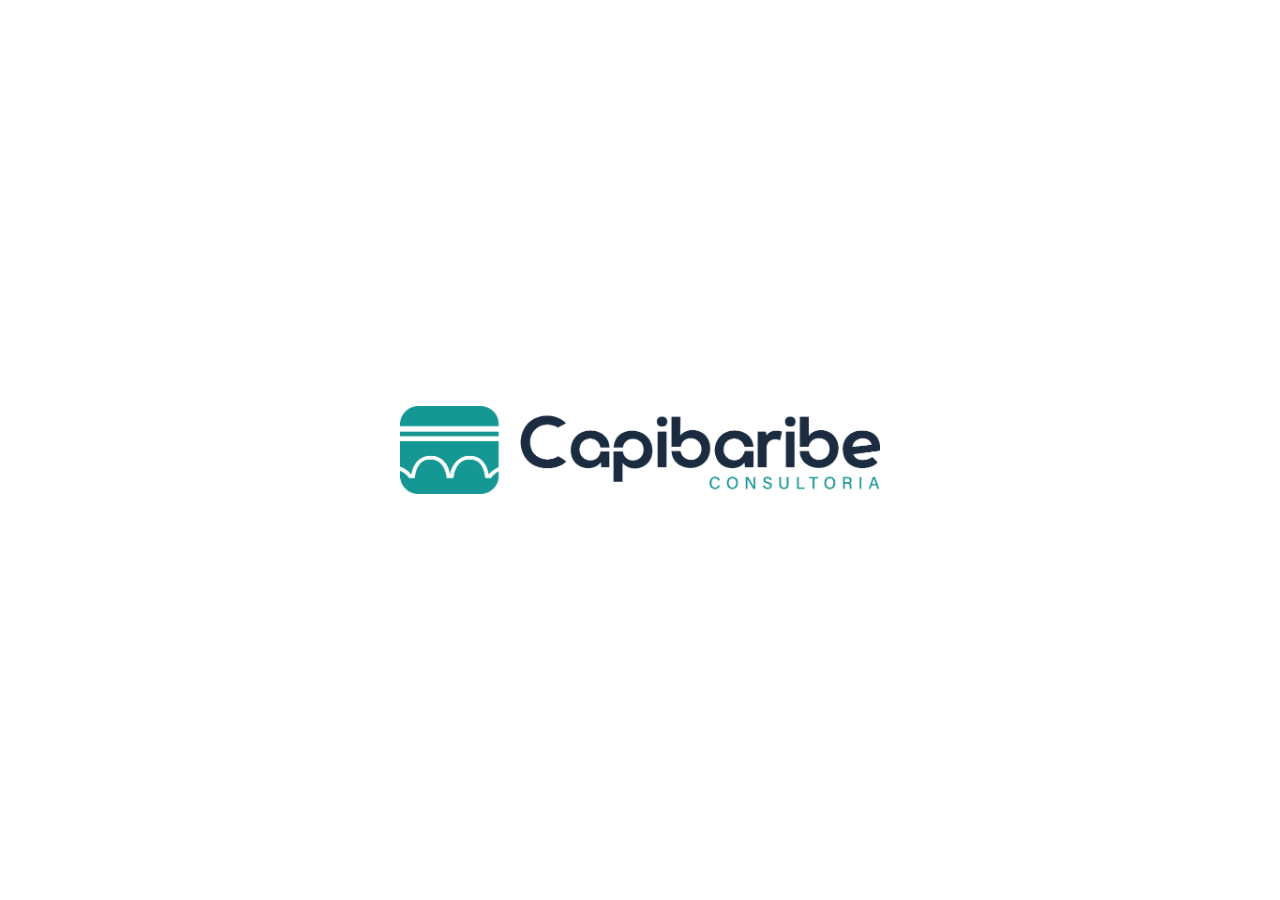
==== index.html @ 31763bfd "feat(refinement): Phase 9 - navbar contrast on scroll, official whatsapp icon & phone +55 81 97340-0" ====
<!DOCTYPE html>
<html lang="pt-BR">
<head>
  <meta charset="utf-8" />
  <base href="/" />
  <meta name="viewport" content="width=device-width, initial-scale=1.0, viewport-fit=cover" />
  <meta name="theme-color" content="#1E2D4E" />
  <title>Capibaribe Consultoria</title>
  <meta name="description" content="Capibaribe Consultoria — Assessoria Financeira e Inteligência Tributária." />
  <meta property="og:title" content="Capibaribe Consultoria" />
  <meta property="og:description" content="Capibaribe Consultoria — Assessoria Financeira e Inteligência Tributária." />
  <meta property="og:type" content="website" />
  <meta property="og:url" content="https://www.capibaribeconsultoria.com.br/" />
  
  <!-- Fonts: Plus Jakarta Sans, Inter, JetBrains Mono -->
  <link rel="preconnect" href="https://fonts.googleapis.com" />
  <link rel="preconnect" href="https://fonts.gstatic.com" crossorigin />
  <link href="https://fonts.googleapis.com/css2?family=Inter:wght@300;400;500;600;700;800;900&family=JetBrains+Mono:wght@400;500;600;700&family=Plus+Jakarta+Sans:wght@400;500;600;700;800&display=swap" rel="stylesheet" />
  
  <!-- Production CSS (Local, zero CDN dependency) with cache buster -->
  <link rel="stylesheet" href="/styles.css?v=20260905_phase9" />
</head>
<body>
  <div id="root"></div>

  <script type="importmap">
    {
      "imports": {}
    }
  </script>
  <script src="/bundle.js?v=20260905_phase9"></script>
</body>
</html>
---- styles.css ----
*,:before,:after{--tw-border-spacing-x: 0;--tw-border-spacing-y: 0;--tw-translate-x: 0;--tw-translate-y: 0;--tw-rotate: 0;--tw-skew-x: 0;--tw-skew-y: 0;--tw-scale-x: 1;--tw-scale-y: 1;--tw-pan-x: ;--tw-pan-y: ;--tw-pinch-zoom: ;--tw-scroll-snap-strictness: proximity;--tw-gradient-from-position: ;--tw-gradient-via-position: ;--tw-gradient-to-position: ;--tw-ordinal: ;--tw-slashed-zero: ;--tw-numeric-figure: ;--tw-numeric-spacing: ;--tw-numeric-fraction: ;--tw-ring-inset: ;--tw-ring-offset-width: 0px;--tw-ring-offset-color: #fff;--tw-ring-color: rgb(59 130 246 / .5);--tw-ring-offset-shadow: 0 0 #0000;--tw-ring-shadow: 0 0 #0000;--tw-shadow: 0 0 #0000;--tw-shadow-colored: 0 0 #0000;--tw-blur: ;--tw-brightness: ;--tw-contrast: ;--tw-grayscale: ;--tw-hue-rotate: ;--tw-invert: ;--tw-saturate: ;--tw-sepia: ;--tw-drop-shadow: ;--tw-backdrop-blur: ;--tw-backdrop-brightness: ;--tw-backdrop-contrast: ;--tw-backdrop-grayscale: ;--tw-backdrop-hue-rotate: ;--tw-backdrop-invert: ;--tw-backdrop-opacity: ;--tw-backdrop-saturate: ;--tw-backdrop-sepia: ;--tw-contain-size: ;--tw-contain-layout: ;--tw-contain-paint: ;--tw-contain-style: }::backdrop{--tw-border-spacing-x: 0;--tw-border-spacing-y: 0;--tw-translate-x: 0;--tw-translate-y: 0;--tw-rotate: 0;--tw-skew-x: 0;--tw-skew-y: 0;--tw-scale-x: 1;--tw-scale-y: 1;--tw-pan-x: ;--tw-pan-y: ;--tw-pinch-zoom: ;--tw-scroll-snap-strictness: proximity;--tw-gradient-from-position: ;--tw-gradient-via-position: ;--tw-gradient-to-position: ;--tw-ordinal: ;--tw-slashed-zero: ;--tw-numeric-figure: ;--tw-numeric-spacing: ;--tw-numeric-fraction: ;--tw-ring-inset: ;--tw-ring-offset-width: 0px;--tw-ring-offset-color: #fff;--tw-ring-color: rgb(59 130 246 / .5);--tw-ring-offset-shadow: 0 0 #0000;--tw-ring-shadow: 0 0 #0000;--tw-shadow: 0 0 #0000;--tw-shadow-colored: 0 0 #0000;--tw-blur: ;--tw-brightness: ;--tw-contrast: ;--tw-grayscale: ;--tw-hue-rotate: ;--tw-invert: ;--tw-saturate: ;--tw-sepia: ;--tw-drop-shadow: ;--tw-backdrop-blur: ;--tw-backdrop-brightness: ;--tw-backdrop-contrast: ;--tw-backdrop-grayscale: ;--tw-backdrop-hue-rotate: ;--tw-backdrop-invert: ;--tw-backdrop-opacity: ;--tw-backdrop-saturate: ;--tw-backdrop-sepia: ;--tw-contain-size: ;--tw-contain-layout: ;--tw-contain-paint: ;--tw-contain-style: }*,:before,:after{box-sizing:border-box;border-width:0;border-style:solid;border-color:#e5e7eb}:before,:after{--tw-content: ""}html,:host{line-height:1.5;-webkit-text-size-adjust:100%;-moz-tab-size:4;-o-tab-size:4;tab-size:4;font-family:ui-sans-serif,system-ui,sans-serif,"Apple Color Emoji","Segoe UI Emoji",Segoe UI Symbol,"Noto Color Emoji";font-feature-settings:normal;font-variation-settings:normal;-webkit-tap-highlight-color:transparent}body{margin:0;line-height:inherit}hr{height:0;color:inherit;border-top-width:1px}abbr:where([title]){-webkit-text-decoration:underline dotted;text-decoration:underline dotted}h1,h2,h3,h4,h5,h6{font-size:inherit;font-weight:inherit}a{color:inherit;text-decoration:inherit}b,strong{font-weight:bolder}code,kbd,samp,pre{font-family:JetBrains Mono,ui-monospace,SFMono-Regular,Menlo,Monaco,Consolas,monospace;font-feature-settings:normal;font-variation-settings:normal;font-size:1em}small{font-size:80%}sub,sup{font-size:75%;line-height:0;position:relative;vertical-align:baseline}sub{bottom:-.25em}sup{top:-.5em}table{text-indent:0;border-color:inherit;border-collapse:collapse}button,input,optgroup,select,textarea{font-family:inherit;font-feature-settings:inherit;font-variation-settings:inherit;font-size:100%;font-weight:inherit;line-height:inherit;letter-spacing:inherit;color:inherit;margin:0;padding:0}button,select{text-transform:none}button,input:where([type=button]),input:where([type=reset]),input:where([type=submit]){-webkit-appearance:button;background-color:transparent;background-image:none}:-moz-focusring{outline:auto}:-moz-ui-invalid{box-shadow:none}progress{vertical-align:baseline}::-webkit-inner-spin-button,::-webkit-outer-spin-button{height:auto}[type=search]{-webkit-appearance:textfield;outline-offset:-2px}::-webkit-search-decoration{-webkit-appearance:none}::-webkit-file-upload-button{-webkit-appearance:button;font:inherit}summary{display:list-item}blockquote,dl,dd,h1,h2,h3,h4,h5,h6,hr,figure,p,pre{margin:0}fieldset{margin:0;padding:0}legend{padding:0}ol,ul,menu{list-style:none;margin:0;padding:0}dialog{padding:0}textarea{resize:vertical}input::-moz-placeholder,textarea::-moz-placeholder{opacity:1;color:#9ca3af}input::placeholder,textarea::placeholder{opacity:1;color:#9ca3af}button,[role=button]{cursor:pointer}:disabled{cursor:default}img,svg,video,canvas,audio,iframe,embed,object{display:block;vertical-align:middle}img,video{max-width:100%;height:auto}[hidden]:where(:not([hidden=until-found])){display:none}:root{--background: 210 40% 98%;--foreground: 222 44% 21%;--card: 0 0% 100%;--card-foreground: 222 44% 21%;--popover: 0 0% 100%;--popover-foreground: 222 44% 21%;--primary: 222 44% 21%;--primary-foreground: 0 0% 100%;--secondary: 210 40% 94%;--secondary-foreground: 222 44% 21%;--muted: 210 40% 94%;--muted-foreground: 215 16% 47%;--accent: 172 63% 45%;--accent-foreground: 222 44% 21%;--destructive: 0 84% 60%;--destructive-foreground: 0 0% 98%;--border: 210 30% 90%;--input: 210 30% 90%;--ring: 172 63% 45%;--chart-1: 172 63% 45%;--chart-2: 222 44% 21%;--chart-3: 197 37% 40%;--chart-4: 43 74% 66%;--chart-5: 27 87% 67%;--radius: .75rem;--font-heading: "Inter", ui-sans-serif, system-ui, sans-serif;--font-body: "Inter", ui-sans-serif, system-ui, sans-serif;--font-display: "Inter", ui-sans-serif, system-ui, sans-serif;--font-mono: "JetBrains Mono", ui-monospace, SFMono-Regular, Menlo, Monaco, Consolas, monospace;--brand-navy: #1E2D4E;--brand-teal: #159793;--brand-surface: #F0FAFA;--brand-slate: #64748B;--brand-ink: #0F1A2E;--chart-grid: 210 30% 90%;--chart-text: 215 16% 47%}.dark{--background: 222 47% 7%;--foreground: 210 40% 98%;--card: 222 44% 13%;--card-foreground: 210 40% 98%;--popover: 222 44% 13%;--popover-foreground: 210 40% 98%;--primary: 172 63% 45%;--primary-foreground: 222 47% 7%;--secondary: 222 44% 18%;--secondary-foreground: 210 40% 98%;--muted: 222 44% 18%;--muted-foreground: 215 20% 65%;--accent: 172 63% 45%;--accent-foreground: 222 47% 7%;--destructive: 0 63% 50%;--destructive-foreground: 210 40% 98%;--border: 222 30% 22%;--input: 222 30% 22%;--ring: 172 63% 45%;--chart-grid: 217 33% 17%;--chart-text: 215 20% 65%}*{border-color:hsl(var(--border));outline-color:hsl(var(--ring) / .5)}body{background-color:hsl(var(--background));font-family:Inter,ui-sans-serif,system-ui,sans-serif;color:hsl(var(--foreground));-webkit-font-smoothing:antialiased;-moz-osx-font-smoothing:grayscale;font-feature-settings:"ss01","cv01","cv11"}h1,h2,h3,h4,h5,h6{font-family:Inter,ui-sans-serif,system-ui,sans-serif;letter-spacing:-.02em}.container{width:100%}@media(min-width:640px){.container{max-width:640px}}@media(min-width:768px){.container{max-width:768px}}@media(min-width:1024px){.container{max-width:1024px}}@media(min-width:1280px){.container{max-width:1280px}}@media(min-width:1536px){.container{max-width:1536px}}.service-card-glow{position:relative}.service-card-glow:before{content:"";position:absolute;top:0;right:0;bottom:0;left:0;border-radius:inherit;padding:1px;background:linear-gradient(135deg,transparent 40%,rgba(42,187,167,.6),transparent 60%);-webkit-mask:linear-gradient(#fff 0 0) content-box,linear-gradient(#fff 0 0);-webkit-mask-composite:xor;mask-composite:exclude;opacity:0;transition:opacity .4s ease}.service-card-glow:hover:before{opacity:1}.sr-only{position:absolute;width:1px;height:1px;padding:0;margin:-1px;overflow:hidden;clip:rect(0,0,0,0);white-space:nowrap;border-width:0}.pointer-events-none{pointer-events:none}.pointer-events-auto{pointer-events:auto}.visible{visibility:visible}.invisible{visibility:hidden}.static{position:static}.fixed{position:fixed}.absolute{position:absolute}.relative{position:relative}.sticky{position:sticky}.inset-0{top:0;right:0;bottom:0;left:0}.inset-x-0{left:0;right:0}.inset-y-0{top:0;bottom:0}.-bottom-12{bottom:-3rem}.-bottom-6{bottom:-1.5rem}.-left-12{left:-3rem}.-right-12{right:-3rem}.-right-4{right:-1rem}.-top-12{top:-3rem}.bottom-0{bottom:0}.bottom-4{bottom:1rem}.bottom-5{bottom:1.25rem}.left-0{left:0}.left-1{left:.25rem}.left-1\/2{left:50%}.left-2{left:.5rem}.left-3{left:.75rem}.left-4{left:1rem}.left-\[50\%\]{left:50%}.right-0{right:0}.right-1{right:.25rem}.right-2{right:.5rem}.right-3{right:.75rem}.right-4{right:1rem}.top-0{top:0}.top-1\.5{top:.375rem}.top-1\/2{top:50%}.top-16{top:4rem}.top-2{top:.5rem}.top-3{top:.75rem}.top-3\.5{top:.875rem}.top-4{top:1rem}.top-\[1px\]{top:1px}.top-\[50\%\]{top:50%}.top-\[60\%\]{top:60%}.top-full{top:100%}.z-10{z-index:10}.z-20{z-index:20}.z-40{z-index:40}.z-50{z-index:50}.z-\[100\]{z-index:100}.z-\[1\]{z-index:1}.order-1{order:1}.order-2{order:2}.-mx-1{margin-left:-.25rem;margin-right:-.25rem}.mx-2{margin-left:.5rem;margin-right:.5rem}.mx-3\.5{margin-left:.875rem;margin-right:.875rem}.mx-auto{margin-left:auto;margin-right:auto}.my-0\.5{margin-top:.125rem;margin-bottom:.125rem}.my-1{margin-top:.25rem;margin-bottom:.25rem}.-ml-4{margin-left:-1rem}.-mr-2{margin-right:-.5rem}.-mt-4{margin-top:-1rem}.-mt-7{margin-top:-1.75rem}.mb-1{margin-bottom:.25rem}.mb-1\.5{margin-bottom:.375rem}.mb-10{margin-bottom:2.5rem}.mb-12{margin-bottom:3rem}.mb-2{margin-bottom:.5rem}.mb-2\.5{margin-bottom:.625rem}.mb-3{margin-bottom:.75rem}.mb-4{margin-bottom:1rem}.mb-5{margin-bottom:1.25rem}.mb-6{margin-bottom:1.5rem}.mb-8{margin-bottom:2rem}.ml-1{margin-left:.25rem}.ml-auto{margin-left:auto}.mr-1{margin-right:.25rem}.mr-1\.5{margin-right:.375rem}.mr-2{margin-right:.5rem}.mt-0\.5{margin-top:.125rem}.mt-1{margin-top:.25rem}.mt-1\.5{margin-top:.375rem}.mt-10{margin-top:2.5rem}.mt-12{margin-top:3rem}.mt-14{margin-top:3.5rem}.mt-2{margin-top:.5rem}.mt-24{margin-top:6rem}.mt-3{margin-top:.75rem}.mt-4{margin-top:1rem}.mt-5{margin-top:1.25rem}.mt-6{margin-top:1.5rem}.mt-8{margin-top:2rem}.mt-auto{margin-top:auto}.line-clamp-2{overflow:hidden;display:-webkit-box;-webkit-box-orient:vertical;-webkit-line-clamp:2}.line-clamp-3{overflow:hidden;display:-webkit-box;-webkit-box-orient:vertical;-webkit-line-clamp:3}.block{display:block}.inline-block{display:inline-block}.inline{display:inline}.flex{display:flex}.inline-flex{display:inline-flex}.table{display:table}.grid{display:grid}.hidden{display:none}.aspect-square{aspect-ratio:1 / 1}.aspect-video{aspect-ratio:16 / 9}.size-4{width:1rem;height:1rem}.h-0\.5{height:.125rem}.h-1\.5{height:.375rem}.h-10{height:2.5rem}.h-11{height:2.75rem}.h-12{height:3rem}.h-14{height:3.5rem}.h-16{height:4rem}.h-2{height:.5rem}.h-2\.5{height:.625rem}.h-24{height:6rem}.h-28{height:7rem}.h-3{height:.75rem}.h-3\.5{height:.875rem}.h-4{height:1rem}.h-48{height:12rem}.h-5{height:1.25rem}.h-6{height:1.5rem}.h-64{height:16rem}.h-7{height:1.75rem}.h-8{height:2rem}.h-9{height:2.25rem}.h-\[1px\]{height:1px}.h-\[300px\]{height:300px}.h-\[340px\]{height:340px}.h-\[380px\]{height:380px}.h-\[40px\]{height:40px}.h-\[var\(--radix-navigation-menu-viewport-height\)\]{height:var(--radix-navigation-menu-viewport-height)}.h-\[var\(--radix-select-trigger-height\)\]{height:var(--radix-select-trigger-height)}.h-auto{height:auto}.h-full{height:100%}.h-px{height:1px}.h-svh{height:100svh}.max-h-96{max-height:24rem}.max-h-\[300px\]{max-height:300px}.max-h-\[90vh\]{max-height:90vh}.max-h-screen{max-height:100vh}.min-h-0{min-height:0px}.min-h-\[100svh\]{min-height:100svh}.min-h-\[140px\]{min-height:140px}.min-h-\[220px\]{min-height:220px}.min-h-\[60px\]{min-height:60px}.min-h-screen{min-height:100vh}.min-h-svh{min-height:100svh}.w-0{width:0px}.w-1{width:.25rem}.w-10{width:2.5rem}.w-11{width:2.75rem}.w-12{width:3rem}.w-14{width:3.5rem}.w-16{width:4rem}.w-2{width:.5rem}.w-2\.5{width:.625rem}.w-28{width:7rem}.w-3{width:.75rem}.w-3\.5{width:.875rem}.w-3\/4{width:75%}.w-4{width:1rem}.w-5{width:1.25rem}.w-6{width:1.5rem}.w-64{width:16rem}.w-7{width:1.75rem}.w-72{width:18rem}.w-8{width:2rem}.w-9{width:2.25rem}.w-\[--sidebar-width\]{width:var(--sidebar-width)}.w-\[100px\]{width:100px}.w-\[1px\]{width:1px}.w-auto{width:auto}.w-full{width:100%}.w-max{width:-moz-max-content;width:max-content}.w-px{width:1px}.min-w-0{min-width:0px}.min-w-10{min-width:2.5rem}.min-w-5{min-width:1.25rem}.min-w-8{min-width:2rem}.min-w-9{min-width:2.25rem}.min-w-\[12rem\]{min-width:12rem}.min-w-\[1800px\]{min-width:1800px}.min-w-\[2400px\]{min-width:2400px}.min-w-\[56px\]{min-width:56px}.min-w-\[8rem\]{min-width:8rem}.min-w-\[var\(--radix-select-trigger-width\)\]{min-width:var(--radix-select-trigger-width)}.max-w-2xl{max-width:42rem}.max-w-3xl{max-width:48rem}.max-w-4xl{max-width:56rem}.max-w-5xl{max-width:64rem}.max-w-7xl{max-width:80rem}.max-w-\[--skeleton-width\]{max-width:var(--skeleton-width)}.max-w-\[120px\]{max-width:120px}.max-w-\[150px\]{max-width:150px}.max-w-\[180px\]{max-width:180px}.max-w-\[200px\]{max-width:200px}.max-w-\[210px\]{max-width:210px}.max-w-\[50\%\]{max-width:50%}.max-w-lg{max-width:32rem}.max-w-max{max-width:-moz-max-content;max-width:max-content}.max-w-md{max-width:28rem}.max-w-none{max-width:none}.max-w-sm{max-width:24rem}.max-w-xl{max-width:36rem}.max-w-xs{max-width:20rem}.flex-1{flex:1 1 0%}.flex-shrink-0,.shrink-0{flex-shrink:0}.grow{flex-grow:1}.grow-0{flex-grow:0}.basis-full{flex-basis:100%}.caption-bottom{caption-side:bottom}.border-collapse{border-collapse:collapse}.-translate-x-1\/2{--tw-translate-x: -50%;transform:translate(var(--tw-translate-x),var(--tw-translate-y)) rotate(var(--tw-rotate)) skew(var(--tw-skew-x)) skewY(var(--tw-skew-y)) scaleX(var(--tw-scale-x)) scaleY(var(--tw-scale-y))}.-translate-x-px{--tw-translate-x: -1px;transform:translate(var(--tw-translate-x),var(--tw-translate-y)) rotate(var(--tw-rotate)) skew(var(--tw-skew-x)) skewY(var(--tw-skew-y)) scaleX(var(--tw-scale-x)) scaleY(var(--tw-scale-y))}.-translate-y-1\/2{--tw-translate-y: -50%;transform:translate(var(--tw-translate-x),var(--tw-translate-y)) rotate(var(--tw-rotate)) skew(var(--tw-skew-x)) skewY(var(--tw-skew-y)) scaleX(var(--tw-scale-x)) scaleY(var(--tw-scale-y))}.translate-x-\[-50\%\]{--tw-translate-x: -50%;transform:translate(var(--tw-translate-x),var(--tw-translate-y)) rotate(var(--tw-rotate)) skew(var(--tw-skew-x)) skewY(var(--tw-skew-y)) scaleX(var(--tw-scale-x)) scaleY(var(--tw-scale-y))}.translate-x-px{--tw-translate-x: 1px;transform:translate(var(--tw-translate-x),var(--tw-translate-y)) rotate(var(--tw-rotate)) skew(var(--tw-skew-x)) skewY(var(--tw-skew-y)) scaleX(var(--tw-scale-x)) scaleY(var(--tw-scale-y))}.translate-y-\[-50\%\]{--tw-translate-y: -50%;transform:translate(var(--tw-translate-x),var(--tw-translate-y)) rotate(var(--tw-rotate)) skew(var(--tw-skew-x)) skewY(var(--tw-skew-y)) scaleX(var(--tw-scale-x)) scaleY(var(--tw-scale-y))}.rotate-180{--tw-rotate: 180deg;transform:translate(var(--tw-translate-x),var(--tw-translate-y)) rotate(var(--tw-rotate)) skew(var(--tw-skew-x)) skewY(var(--tw-skew-y)) scaleX(var(--tw-scale-x)) scaleY(var(--tw-scale-y))}.rotate-45{--tw-rotate: 45deg;transform:translate(var(--tw-translate-x),var(--tw-translate-y)) rotate(var(--tw-rotate)) skew(var(--tw-skew-x)) skewY(var(--tw-skew-y)) scaleX(var(--tw-scale-x)) scaleY(var(--tw-scale-y))}.rotate-90{--tw-rotate: 90deg;transform:translate(var(--tw-translate-x),var(--tw-translate-y)) rotate(var(--tw-rotate)) skew(var(--tw-skew-x)) skewY(var(--tw-skew-y)) scaleX(var(--tw-scale-x)) scaleY(var(--tw-scale-y))}.scale-110{--tw-scale-x: 1.1;--tw-scale-y: 1.1;transform:translate(var(--tw-translate-x),var(--tw-translate-y)) rotate(var(--tw-rotate)) skew(var(--tw-skew-x)) skewY(var(--tw-skew-y)) scaleX(var(--tw-scale-x)) scaleY(var(--tw-scale-y))}.transform{transform:translate(var(--tw-translate-x),var(--tw-translate-y)) rotate(var(--tw-rotate)) skew(var(--tw-skew-x)) skewY(var(--tw-skew-y)) scaleX(var(--tw-scale-x)) scaleY(var(--tw-scale-y))}@keyframes ping{75%,to{transform:scale(2);opacity:0}}.animate-ping{animation:ping 1s cubic-bezier(0,0,.2,1) infinite}@keyframes pulse{50%{opacity:.5}}.animate-pulse{animation:pulse 2s cubic-bezier(.4,0,.6,1) infinite}@keyframes spin{to{transform:rotate(360deg)}}.animate-spin{animation:spin 1s linear infinite}.cursor-default{cursor:default}.cursor-pointer{cursor:pointer}.touch-none{touch-action:none}.select-none{-webkit-user-select:none;-moz-user-select:none;user-select:none}.resize-none{resize:none}.resize{resize:both}.list-inside{list-style-position:inside}.list-disc{list-style-type:disc}.list-none{list-style-type:none}.auto-rows-\[minmax\(180px\,auto\)\]{grid-auto-rows:minmax(180px,auto)}.grid-cols-1{grid-template-columns:repeat(1,minmax(0,1fr))}.grid-cols-2{grid-template-columns:repeat(2,minmax(0,1fr))}.flex-row{flex-direction:row}.flex-col{flex-direction:column}.flex-col-reverse{flex-direction:column-reverse}.flex-wrap{flex-wrap:wrap}.items-start{align-items:flex-start}.items-end{align-items:flex-end}.items-center{align-items:center}.items-baseline{align-items:baseline}.items-stretch{align-items:stretch}.justify-end{justify-content:flex-end}.justify-center{justify-content:center}.justify-between{justify-content:space-between}.justify-around{justify-content:space-around}.gap-0\.5{gap:.125rem}.gap-1{gap:.25rem}.gap-1\.5{gap:.375rem}.gap-10{gap:2.5rem}.gap-2{gap:.5rem}.gap-3{gap:.75rem}.gap-4{gap:1rem}.gap-5{gap:1.25rem}.gap-6{gap:1.5rem}.gap-8{gap:2rem}.-space-x-1\.5>:not([hidden])~:not([hidden]){--tw-space-x-reverse: 0;margin-right:calc(-.375rem * var(--tw-space-x-reverse));margin-left:calc(-.375rem * calc(1 - var(--tw-space-x-reverse)))}.space-x-1>:not([hidden])~:not([hidden]){--tw-space-x-reverse: 0;margin-right:calc(.25rem * var(--tw-space-x-reverse));margin-left:calc(.25rem * calc(1 - var(--tw-space-x-reverse)))}.space-x-3>:not([hidden])~:not([hidden]){--tw-space-x-reverse: 0;margin-right:calc(.75rem * var(--tw-space-x-reverse));margin-left:calc(.75rem * calc(1 - var(--tw-space-x-reverse)))}.space-x-4>:not([hidden])~:not([hidden]){--tw-space-x-reverse: 0;margin-right:calc(1rem * var(--tw-space-x-reverse));margin-left:calc(1rem * calc(1 - var(--tw-space-x-reverse)))}.space-y-1>:not([hidden])~:not([hidden]){--tw-space-y-reverse: 0;margin-top:calc(.25rem * calc(1 - var(--tw-space-y-reverse)));margin-bottom:calc(.25rem * var(--tw-space-y-reverse))}.space-y-1\.5>:not([hidden])~:not([hidden]){--tw-space-y-reverse: 0;margin-top:calc(.375rem * calc(1 - var(--tw-space-y-reverse)));margin-bottom:calc(.375rem * var(--tw-space-y-reverse))}.space-y-2>:not([hidden])~:not([hidden]){--tw-space-y-reverse: 0;margin-top:calc(.5rem * calc(1 - var(--tw-space-y-reverse)));margin-bottom:calc(.5rem * var(--tw-space-y-reverse))}.space-y-3>:not([hidden])~:not([hidden]){--tw-space-y-reverse: 0;margin-top:calc(.75rem * calc(1 - var(--tw-space-y-reverse)));margin-bottom:calc(.75rem * var(--tw-space-y-reverse))}.space-y-4>:not([hidden])~:not([hidden]){--tw-space-y-reverse: 0;margin-top:calc(1rem * calc(1 - var(--tw-space-y-reverse)));margin-bottom:calc(1rem * var(--tw-space-y-reverse))}.space-y-5>:not([hidden])~:not([hidden]){--tw-space-y-reverse: 0;margin-top:calc(1.25rem * calc(1 - var(--tw-space-y-reverse)));margin-bottom:calc(1.25rem * var(--tw-space-y-reverse))}.space-y-6>:not([hidden])~:not([hidden]){--tw-space-y-reverse: 0;margin-top:calc(1.5rem * calc(1 - var(--tw-space-y-reverse)));margin-bottom:calc(1.5rem * var(--tw-space-y-reverse))}.self-start{align-self:flex-start}.overflow-auto{overflow:auto}.overflow-hidden{overflow:hidden}.overflow-x-auto{overflow-x:auto}.overflow-y-auto{overflow-y:auto}.overflow-x-hidden{overflow-x:hidden}.truncate{overflow:hidden;text-overflow:ellipsis;white-space:nowrap}.whitespace-nowrap{white-space:nowrap}.break-words{overflow-wrap:break-word}.break-all{word-break:break-all}.rounded{border-radius:.25rem}.rounded-2xl{border-radius:1rem}.rounded-3xl{border-radius:1.5rem}.rounded-\[2px\]{border-radius:2px}.rounded-\[inherit\]{border-radius:inherit}.rounded-full{border-radius:9999px}.rounded-lg{border-radius:var(--radius)}.rounded-md{border-radius:calc(var(--radius) - 2px)}.rounded-sm{border-radius:calc(var(--radius) - 4px)}.rounded-xl{border-radius:calc(var(--radius) + 4px)}.rounded-b-3xl{border-bottom-right-radius:1.5rem;border-bottom-left-radius:1.5rem}.rounded-t-\[10px\]{border-top-left-radius:10px;border-top-right-radius:10px}.rounded-tl-sm{border-top-left-radius:calc(var(--radius) - 4px)}.border{border-width:1px}.border-2{border-width:2px}.border-4{border-width:4px}.border-\[1\.5px\]{border-width:1.5px}.border-y{border-top-width:1px;border-bottom-width:1px}.border-b{border-bottom-width:1px}.border-b-2{border-bottom-width:2px}.border-l{border-left-width:1px}.border-r{border-right-width:1px}.border-t{border-top-width:1px}.border-t-2{border-top-width:2px}.border-dashed{border-style:dashed}.border-\[--color-border\]{border-color:var(--color-border)}.border-border{border-color:hsl(var(--border))}.border-border\/50{border-color:hsl(var(--border) / .5)}.border-brand-ink{--tw-border-opacity: 1;border-color:rgb(15 26 46 / var(--tw-border-opacity, 1))}.border-brand-navy{--tw-border-opacity: 1;border-color:rgb(30 45 78 / var(--tw-border-opacity, 1))}.border-brand-slate\/10{border-color:#64748b1a}.border-brand-slate\/15{border-color:#64748b26}.border-brand-teal{--tw-border-opacity: 1;border-color:rgb(21 151 147 / var(--tw-border-opacity, 1))}.border-brand-teal-light{--tw-border-opacity: 1;border-color:rgb(29 184 178 / var(--tw-border-opacity, 1))}.border-brand-teal\/25{border-color:#15979340}.border-brand-teal\/30{border-color:#1597934d}.border-brand-teal\/40{border-color:#15979366}.border-brand-teal\/50{border-color:#15979380}.border-destructive{border-color:hsl(var(--destructive))}.border-destructive\/50{border-color:hsl(var(--destructive) / .5)}.border-input{border-color:hsl(var(--input))}.border-primary{border-color:hsl(var(--primary))}.border-primary\/50{border-color:hsl(var(--primary) / .5)}.border-sidebar-border{border-color:hsl(var(--sidebar-border))}.border-slate-100{--tw-border-opacity: 1;border-color:rgb(241 245 249 / var(--tw-border-opacity, 1))}.border-slate-200{--tw-border-opacity: 1;border-color:rgb(226 232 240 / var(--tw-border-opacity, 1))}.border-transparent{border-color:transparent}.border-white{--tw-border-opacity: 1;border-color:rgb(255 255 255 / var(--tw-border-opacity, 1))}.border-white\/10{border-color:#ffffff1a}.border-white\/15{border-color:#ffffff26}.border-white\/20{border-color:#fff3}.border-l-transparent{border-left-color:transparent}.border-t-slate-800{--tw-border-opacity: 1;border-top-color:rgb(30 41 59 / var(--tw-border-opacity, 1))}.border-t-transparent{border-top-color:transparent}.bg-\[--color-bg\]{background-color:var(--color-bg)}.bg-accent{background-color:hsl(var(--accent))}.bg-amber-100{--tw-bg-opacity: 1;background-color:rgb(254 243 199 / var(--tw-bg-opacity, 1))}.bg-background{background-color:hsl(var(--background))}.bg-black\/80{background-color:#000c}.bg-blue-100{--tw-bg-opacity: 1;background-color:rgb(219 234 254 / var(--tw-bg-opacity, 1))}.bg-border{background-color:hsl(var(--border))}.bg-brand-ink{--tw-bg-opacity: 1;background-color:rgb(15 26 46 / var(--tw-bg-opacity, 1))}.bg-brand-ink\/0{background-color:#0f1a2e00}.bg-brand-ink\/50{background-color:#0f1a2e80}.bg-brand-ink\/70{background-color:#0f1a2eb3}.bg-brand-navy{--tw-bg-opacity: 1;background-color:rgb(30 45 78 / var(--tw-bg-opacity, 1))}.bg-brand-navy\/5{background-color:#1e2d4e0d}.bg-brand-navy\/\[0\.04\]{background-color:#1e2d4e0a}.bg-brand-slate\/10{background-color:#64748b1a}.bg-brand-surface{--tw-bg-opacity: 1;background-color:rgb(240 250 250 / var(--tw-bg-opacity, 1))}.bg-brand-teal{--tw-bg-opacity: 1;background-color:rgb(21 151 147 / var(--tw-bg-opacity, 1))}.bg-brand-teal\/10{background-color:#1597931a}.bg-brand-teal\/15{background-color:#15979326}.bg-brand-teal\/20{background-color:#15979333}.bg-brand-teal\/40{background-color:#15979366}.bg-brand-teal\/60{background-color:#15979399}.bg-card{background-color:hsl(var(--card))}.bg-destructive{background-color:hsl(var(--destructive))}.bg-destructive\/10{background-color:hsl(var(--destructive) / .1)}.bg-foreground{background-color:hsl(var(--foreground))}.bg-muted{background-color:hsl(var(--muted))}.bg-muted\/50{background-color:hsl(var(--muted) / .5)}.bg-orange-100{--tw-bg-opacity: 1;background-color:rgb(255 237 213 / var(--tw-bg-opacity, 1))}.bg-orange-400{--tw-bg-opacity: 1;background-color:rgb(251 146 60 / var(--tw-bg-opacity, 1))}.bg-popover{background-color:hsl(var(--popover))}.bg-primary{background-color:hsl(var(--primary))}.bg-primary\/10{background-color:hsl(var(--primary) / .1)}.bg-primary\/20{background-color:hsl(var(--primary) / .2)}.bg-red-100{--tw-bg-opacity: 1;background-color:rgb(254 226 226 / var(--tw-bg-opacity, 1))}.bg-secondary{background-color:hsl(var(--secondary))}.bg-sidebar{background-color:hsl(var(--sidebar-background))}.bg-sidebar-border{background-color:hsl(var(--sidebar-border))}.bg-slate-100{--tw-bg-opacity: 1;background-color:rgb(241 245 249 / var(--tw-bg-opacity, 1))}.bg-slate-200{--tw-bg-opacity: 1;background-color:rgb(226 232 240 / var(--tw-bg-opacity, 1))}.bg-slate-50{--tw-bg-opacity: 1;background-color:rgb(248 250 252 / var(--tw-bg-opacity, 1))}.bg-transparent{background-color:transparent}.bg-white{--tw-bg-opacity: 1;background-color:rgb(255 255 255 / var(--tw-bg-opacity, 1))}.bg-white\/10{background-color:#ffffff1a}.bg-white\/15{background-color:#ffffff26}.bg-white\/5{background-color:#ffffff0d}.bg-gradient-to-b{background-image:linear-gradient(to bottom,var(--tw-gradient-stops))}.bg-gradient-to-br{background-image:linear-gradient(to bottom right,var(--tw-gradient-stops))}.bg-gradient-to-l{background-image:linear-gradient(to left,var(--tw-gradient-stops))}.bg-gradient-to-r{background-image:linear-gradient(to right,var(--tw-gradient-stops))}.bg-gradient-to-t{background-image:linear-gradient(to top,var(--tw-gradient-stops))}.from-brand-ink{--tw-gradient-from: #0F1A2E var(--tw-gradient-from-position);--tw-gradient-to: rgb(15 26 46 / 0) var(--tw-gradient-to-position);--tw-gradient-stops: var(--tw-gradient-from), var(--tw-gradient-to)}.from-brand-ink\/40{--tw-gradient-from: rgb(15 26 46 / .4) var(--tw-gradient-from-position);--tw-gradient-to: rgb(15 26 46 / 0) var(--tw-gradient-to-position);--tw-gradient-stops: var(--tw-gradient-from), var(--tw-gradient-to)}.from-brand-ink\/50{--tw-gradient-from: rgb(15 26 46 / .5) var(--tw-gradient-from-position);--tw-gradient-to: rgb(15 26 46 / 0) var(--tw-gradient-to-position);--tw-gradient-stops: var(--tw-gradient-from), var(--tw-gradient-to)}.from-brand-ink\/70{--tw-gradient-from: rgb(15 26 46 / .7) var(--tw-gradient-from-position);--tw-gradient-to: rgb(15 26 46 / 0) var(--tw-gradient-to-position);--tw-gradient-stops: var(--tw-gradient-from), var(--tw-gradient-to)}.from-brand-ink\/85{--tw-gradient-from: rgb(15 26 46 / .85) var(--tw-gradient-from-position);--tw-gradient-to: rgb(15 26 46 / 0) var(--tw-gradient-to-position);--tw-gradient-stops: var(--tw-gradient-from), var(--tw-gradient-to)}.from-brand-navy{--tw-gradient-from: #1E2D4E var(--tw-gradient-from-position);--tw-gradient-to: rgb(30 45 78 / 0) var(--tw-gradient-to-position);--tw-gradient-stops: var(--tw-gradient-from), var(--tw-gradient-to)}.from-brand-teal{--tw-gradient-from: #159793 var(--tw-gradient-from-position);--tw-gradient-to: rgb(21 151 147 / 0) var(--tw-gradient-to-position);--tw-gradient-stops: var(--tw-gradient-from), var(--tw-gradient-to)}.from-white{--tw-gradient-from: #fff var(--tw-gradient-from-position);--tw-gradient-to: rgb(255 255 255 / 0) var(--tw-gradient-to-position);--tw-gradient-stops: var(--tw-gradient-from), var(--tw-gradient-to)}.via-brand-ink{--tw-gradient-to: rgb(15 26 46 / 0) var(--tw-gradient-to-position);--tw-gradient-stops: var(--tw-gradient-from), #0F1A2E var(--tw-gradient-via-position), var(--tw-gradient-to)}.via-brand-ink\/55{--tw-gradient-to: rgb(15 26 46 / 0) var(--tw-gradient-to-position);--tw-gradient-stops: var(--tw-gradient-from), rgb(15 26 46 / .55) var(--tw-gradient-via-position), var(--tw-gradient-to)}.via-brand-ink\/85{--tw-gradient-to: rgb(15 26 46 / 0) var(--tw-gradient-to-position);--tw-gradient-stops: var(--tw-gradient-from), rgb(15 26 46 / .85) var(--tw-gradient-via-position), var(--tw-gradient-to)}.to-brand-ink{--tw-gradient-to: #0F1A2E var(--tw-gradient-to-position)}.to-brand-ink\/30{--tw-gradient-to: rgb(15 26 46 / .3) var(--tw-gradient-to-position)}.to-brand-ink\/60{--tw-gradient-to: rgb(15 26 46 / .6) var(--tw-gradient-to-position)}.to-brand-teal-dark{--tw-gradient-to: #107870 var(--tw-gradient-to-position)}.to-brand-teal-light{--tw-gradient-to: #1DB8B2 var(--tw-gradient-to-position)}.to-slate-50{--tw-gradient-to: #f8fafc var(--tw-gradient-to-position)}.to-transparent{--tw-gradient-to: transparent var(--tw-gradient-to-position)}.fill-current{fill:currentColor}.fill-primary{fill:hsl(var(--primary))}.fill-yellow-400{fill:#facc15}.object-contain{-o-object-fit:contain;object-fit:contain}.object-cover{-o-object-fit:cover;object-fit:cover}.p-0{padding:0}.p-1{padding:.25rem}.p-1\.5{padding:.375rem}.p-10{padding:2.5rem}.p-2{padding:.5rem}.p-3{padding:.75rem}.p-4{padding:1rem}.p-5{padding:1.25rem}.p-6{padding:1.5rem}.p-8{padding:2rem}.p-\[1px\]{padding:1px}.px-1{padding-left:.25rem;padding-right:.25rem}.px-1\.5{padding-left:.375rem;padding-right:.375rem}.px-2{padding-left:.5rem;padding-right:.5rem}.px-2\.5{padding-left:.625rem;padding-right:.625rem}.px-3{padding-left:.75rem;padding-right:.75rem}.px-3\.5{padding-left:.875rem;padding-right:.875rem}.px-4{padding-left:1rem;padding-right:1rem}.px-5{padding-left:1.25rem;padding-right:1.25rem}.px-6{padding-left:1.5rem;padding-right:1.5rem}.px-8{padding-left:2rem;padding-right:2rem}.py-0\.5{padding-top:.125rem;padding-bottom:.125rem}.py-1{padding-top:.25rem;padding-bottom:.25rem}.py-1\.5{padding-top:.375rem;padding-bottom:.375rem}.py-10{padding-top:2.5rem;padding-bottom:2.5rem}.py-12{padding-top:3rem;padding-bottom:3rem}.py-16{padding-top:4rem;padding-bottom:4rem}.py-2{padding-top:.5rem;padding-bottom:.5rem}.py-2\.5{padding-top:.625rem;padding-bottom:.625rem}.py-20{padding-top:5rem;padding-bottom:5rem}.py-3{padding-top:.75rem;padding-bottom:.75rem}.py-3\.5{padding-top:.875rem;padding-bottom:.875rem}.py-4{padding-top:1rem;padding-bottom:1rem}.py-6{padding-top:1.5rem;padding-bottom:1.5rem}.py-8{padding-top:2rem;padding-bottom:2rem}.pb-1{padding-bottom:.25rem}.pb-10{padding-bottom:2.5rem}.pb-14{padding-bottom:3.5rem}.pb-20{padding-bottom:5rem}.pb-3{padding-bottom:.75rem}.pb-4{padding-bottom:1rem}.pl-10{padding-left:2.5rem}.pl-11{padding-left:2.75rem}.pl-2{padding-left:.5rem}.pl-2\.5{padding-left:.625rem}.pl-4{padding-left:1rem}.pl-8{padding-left:2rem}.pr-2{padding-right:.5rem}.pr-2\.5{padding-right:.625rem}.pr-4{padding-right:1rem}.pr-8{padding-right:2rem}.pt-0{padding-top:0}.pt-1{padding-top:.25rem}.pt-16{padding-top:4rem}.pt-2{padding-top:.5rem}.pt-20{padding-top:5rem}.pt-24{padding-top:6rem}.pt-28{padding-top:7rem}.pt-3{padding-top:.75rem}.pt-4{padding-top:1rem}.pt-6{padding-top:1.5rem}.pt-8{padding-top:2rem}.text-left{text-align:left}.text-center{text-align:center}.text-right{text-align:right}.align-middle{vertical-align:middle}.font-heading{font-family:Inter,ui-sans-serif,system-ui,sans-serif}.font-mono{font-family:JetBrains Mono,ui-monospace,SFMono-Regular,Menlo,Monaco,Consolas,monospace}.text-2xl{font-size:1.5rem;line-height:2rem}.text-3xl{font-size:1.875rem;line-height:2.25rem}.text-4xl{font-size:2.25rem;line-height:2.5rem}.text-7xl{font-size:4.5rem;line-height:1}.text-\[0\.55rem\]{font-size:.55rem}.text-\[0\.58rem\]{font-size:.58rem}.text-\[0\.62rem\]{font-size:.62rem}.text-\[0\.65rem\]{font-size:.65rem}.text-\[0\.6rem\]{font-size:.6rem}.text-\[0\.7rem\]{font-size:.7rem}.text-\[0\.82rem\]{font-size:.82rem}.text-\[0\.85rem\]{font-size:.85rem}.text-\[0\.8rem\]{font-size:.8rem}.text-\[0\.95rem\]{font-size:.95rem}.text-\[0\.9rem\]{font-size:.9rem}.text-\[1\.05rem\]{font-size:1.05rem}.text-base{font-size:1rem;line-height:1.5rem}.text-lg{font-size:1.125rem;line-height:1.75rem}.text-sm{font-size:.875rem;line-height:1.25rem}.text-xl{font-size:1.25rem;line-height:1.75rem}.text-xs{font-size:.75rem;line-height:1rem}.font-bold{font-weight:700}.font-extrabold{font-weight:800}.font-light{font-weight:300}.font-medium{font-weight:500}.font-normal{font-weight:400}.font-semibold{font-weight:600}.uppercase{text-transform:uppercase}.tabular-nums{--tw-numeric-spacing: tabular-nums;font-variant-numeric:var(--tw-ordinal) var(--tw-slashed-zero) var(--tw-numeric-figure) var(--tw-numeric-spacing) var(--tw-numeric-fraction)}.leading-\[1\.1\]{line-height:1.1}.leading-none{line-height:1}.leading-relaxed{line-height:1.625}.leading-snug{line-height:1.375}.leading-tight{line-height:1.25}.tracking-\[0\.25em\]{letter-spacing:.25em}.tracking-\[0\.2em\]{letter-spacing:.2em}.tracking-\[0\.3em\]{letter-spacing:.3em}.tracking-tight{letter-spacing:-.025em}.tracking-wider{letter-spacing:.05em}.tracking-widest{letter-spacing:.1em}.text-accent-foreground{color:hsl(var(--accent-foreground))}.text-amber-700{--tw-text-opacity: 1;color:rgb(180 83 9 / var(--tw-text-opacity, 1))}.text-blue-700{--tw-text-opacity: 1;color:rgb(29 78 216 / var(--tw-text-opacity, 1))}.text-brand-navy{--tw-text-opacity: 1;color:rgb(30 45 78 / var(--tw-text-opacity, 1))}.text-brand-navy\/70{color:#1e2d4eb3}.text-brand-navy\/80{color:#1e2d4ecc}.text-brand-slate{--tw-text-opacity: 1;color:rgb(100 116 139 / var(--tw-text-opacity, 1))}.text-brand-slate\/40{color:#64748b66}.text-brand-slate\/60{color:#64748b99}.text-brand-slate\/70{color:#64748bb3}.text-brand-teal{--tw-text-opacity: 1;color:rgb(21 151 147 / var(--tw-text-opacity, 1))}.text-brand-teal-dark{--tw-text-opacity: 1;color:rgb(16 120 112 / var(--tw-text-opacity, 1))}.text-card-foreground{color:hsl(var(--card-foreground))}.text-current{color:currentColor}.text-destructive{color:hsl(var(--destructive))}.text-destructive-foreground{color:hsl(var(--destructive-foreground))}.text-foreground{color:hsl(var(--foreground))}.text-foreground\/50{color:hsl(var(--foreground) / .5)}.text-muted-foreground{color:hsl(var(--muted-foreground))}.text-orange-600{--tw-text-opacity: 1;color:rgb(234 88 12 / var(--tw-text-opacity, 1))}.text-popover-foreground{color:hsl(var(--popover-foreground))}.text-primary{color:hsl(var(--primary))}.text-primary-foreground{color:hsl(var(--primary-foreground))}.text-red-500{--tw-text-opacity: 1;color:rgb(239 68 68 / var(--tw-text-opacity, 1))}.text-red-700{--tw-text-opacity: 1;color:rgb(185 28 28 / var(--tw-text-opacity, 1))}.text-secondary-foreground{color:hsl(var(--secondary-foreground))}.text-sidebar-foreground{color:hsl(var(--sidebar-foreground))}.text-sidebar-foreground\/70{color:hsl(var(--sidebar-foreground) / .7)}.text-slate-300{--tw-text-opacity: 1;color:rgb(203 213 225 / var(--tw-text-opacity, 1))}.text-slate-500{--tw-text-opacity: 1;color:rgb(100 116 139 / var(--tw-text-opacity, 1))}.text-slate-600{--tw-text-opacity: 1;color:rgb(71 85 105 / var(--tw-text-opacity, 1))}.text-slate-700{--tw-text-opacity: 1;color:rgb(51 65 85 / var(--tw-text-opacity, 1))}.text-slate-800{--tw-text-opacity: 1;color:rgb(30 41 59 / var(--tw-text-opacity, 1))}.text-slate-900{--tw-text-opacity: 1;color:rgb(15 23 42 / var(--tw-text-opacity, 1))}.text-white{--tw-text-opacity: 1;color:rgb(255 255 255 / var(--tw-text-opacity, 1))}.text-white\/30{color:#ffffff4d}.text-white\/40{color:#fff6}.text-white\/50{color:#ffffff80}.text-white\/55{color:#ffffff8c}.text-white\/60{color:#fff9}.text-white\/65{color:#ffffffa6}.text-white\/70{color:#ffffffb3}.text-white\/75{color:#ffffffbf}.text-white\/80{color:#fffc}.text-white\/90{color:#ffffffe6}.text-yellow-400{--tw-text-opacity: 1;color:rgb(250 204 21 / var(--tw-text-opacity, 1))}.underline-offset-4{text-underline-offset:4px}.placeholder-brand-slate\/40::-moz-placeholder{color:#64748b66}.placeholder-brand-slate\/40::placeholder{color:#64748b66}.placeholder-white\/25::-moz-placeholder{color:#ffffff40}.placeholder-white\/25::placeholder{color:#ffffff40}.opacity-0{opacity:0}.opacity-10{opacity:.1}.opacity-20{opacity:.2}.opacity-25{opacity:.25}.opacity-30{opacity:.3}.opacity-50{opacity:.5}.opacity-60{opacity:.6}.opacity-70{opacity:.7}.opacity-90{opacity:.9}.opacity-\[0\.04\]{opacity:.04}.opacity-\[0\.05\]{opacity:.05}.opacity-\[0\.06\]{opacity:.06}.opacity-\[0\.07\]{opacity:.07}.shadow{--tw-shadow: 0 1px 3px 0 rgb(0 0 0 / .1), 0 1px 2px -1px rgb(0 0 0 / .1);--tw-shadow-colored: 0 1px 3px 0 var(--tw-shadow-color), 0 1px 2px -1px var(--tw-shadow-color);box-shadow:var(--tw-ring-offset-shadow, 0 0 #0000),var(--tw-ring-shadow, 0 0 #0000),var(--tw-shadow)}.shadow-2xl{--tw-shadow: 0 25px 50px -12px rgb(0 0 0 / .25);--tw-shadow-colored: 0 25px 50px -12px var(--tw-shadow-color);box-shadow:var(--tw-ring-offset-shadow, 0 0 #0000),var(--tw-ring-shadow, 0 0 #0000),var(--tw-shadow)}.shadow-\[0_0_0_1px_hsl\(var\(--sidebar-border\)\)\]{--tw-shadow: 0 0 0 1px hsl(var(--sidebar-border));--tw-shadow-colored: 0 0 0 1px var(--tw-shadow-color);box-shadow:var(--tw-ring-offset-shadow, 0 0 #0000),var(--tw-ring-shadow, 0 0 #0000),var(--tw-shadow)}.shadow-lg{--tw-shadow: 0 10px 15px -3px rgb(0 0 0 / .1), 0 4px 6px -4px rgb(0 0 0 / .1);--tw-shadow-colored: 0 10px 15px -3px var(--tw-shadow-color), 0 4px 6px -4px var(--tw-shadow-color);box-shadow:var(--tw-ring-offset-shadow, 0 0 #0000),var(--tw-ring-shadow, 0 0 #0000),var(--tw-shadow)}.shadow-md{--tw-shadow: 0 4px 6px -1px rgb(0 0 0 / .1), 0 2px 4px -2px rgb(0 0 0 / .1);--tw-shadow-colored: 0 4px 6px -1px var(--tw-shadow-color), 0 2px 4px -2px var(--tw-shadow-color);box-shadow:var(--tw-ring-offset-shadow, 0 0 #0000),var(--tw-ring-shadow, 0 0 #0000),var(--tw-shadow)}.shadow-none{--tw-shadow: 0 0 #0000;--tw-shadow-colored: 0 0 #0000;box-shadow:var(--tw-ring-offset-shadow, 0 0 #0000),var(--tw-ring-shadow, 0 0 #0000),var(--tw-shadow)}.shadow-sm{--tw-shadow: 0 1px 2px 0 rgb(0 0 0 / .05);--tw-shadow-colored: 0 1px 2px 0 var(--tw-shadow-color);box-shadow:var(--tw-ring-offset-shadow, 0 0 #0000),var(--tw-ring-shadow, 0 0 #0000),var(--tw-shadow)}.shadow-xl{--tw-shadow: 0 20px 25px -5px rgb(0 0 0 / .1), 0 8px 10px -6px rgb(0 0 0 / .1);--tw-shadow-colored: 0 20px 25px -5px var(--tw-shadow-color), 0 8px 10px -6px var(--tw-shadow-color);box-shadow:var(--tw-ring-offset-shadow, 0 0 #0000),var(--tw-ring-shadow, 0 0 #0000),var(--tw-shadow)}.shadow-brand-teal\/20{--tw-shadow-color: rgb(21 151 147 / .2);--tw-shadow: var(--tw-shadow-colored)}.shadow-brand-teal\/40{--tw-shadow-color: rgb(21 151 147 / .4);--tw-shadow: var(--tw-shadow-colored)}.outline-none{outline:2px solid transparent;outline-offset:2px}.outline{outline-style:solid}.ring-0{--tw-ring-offset-shadow: var(--tw-ring-inset) 0 0 0 var(--tw-ring-offset-width) var(--tw-ring-offset-color);--tw-ring-shadow: var(--tw-ring-inset) 0 0 0 calc(0px + var(--tw-ring-offset-width)) var(--tw-ring-color);box-shadow:var(--tw-ring-offset-shadow),var(--tw-ring-shadow),var(--tw-shadow, 0 0 #0000)}.ring-1{--tw-ring-offset-shadow: var(--tw-ring-inset) 0 0 0 var(--tw-ring-offset-width) var(--tw-ring-offset-color);--tw-ring-shadow: var(--tw-ring-inset) 0 0 0 calc(1px + var(--tw-ring-offset-width)) var(--tw-ring-color);box-shadow:var(--tw-ring-offset-shadow),var(--tw-ring-shadow),var(--tw-shadow, 0 0 #0000)}.ring-ring{--tw-ring-color: hsl(var(--ring))}.ring-sidebar-ring{--tw-ring-color: hsl(var(--sidebar-ring))}.ring-offset-background{--tw-ring-offset-color: hsl(var(--background))}.filter{filter:var(--tw-blur) var(--tw-brightness) var(--tw-contrast) var(--tw-grayscale) var(--tw-hue-rotate) var(--tw-invert) var(--tw-saturate) var(--tw-sepia) var(--tw-drop-shadow)}.backdrop-blur-md{--tw-backdrop-blur: blur(12px);-webkit-backdrop-filter:var(--tw-backdrop-blur) var(--tw-backdrop-brightness) var(--tw-backdrop-contrast) var(--tw-backdrop-grayscale) var(--tw-backdrop-hue-rotate) var(--tw-backdrop-invert) var(--tw-backdrop-opacity) var(--tw-backdrop-saturate) var(--tw-backdrop-sepia);backdrop-filter:var(--tw-backdrop-blur) var(--tw-backdrop-brightness) var(--tw-backdrop-contrast) var(--tw-backdrop-grayscale) var(--tw-backdrop-hue-rotate) var(--tw-backdrop-invert) var(--tw-backdrop-opacity) var(--tw-backdrop-saturate) var(--tw-backdrop-sepia)}.backdrop-blur-sm{--tw-backdrop-blur: blur(4px);-webkit-backdrop-filter:var(--tw-backdrop-blur) var(--tw-backdrop-brightness) var(--tw-backdrop-contrast) var(--tw-backdrop-grayscale) var(--tw-backdrop-hue-rotate) var(--tw-backdrop-invert) var(--tw-backdrop-opacity) var(--tw-backdrop-saturate) var(--tw-backdrop-sepia);backdrop-filter:var(--tw-backdrop-blur) var(--tw-backdrop-brightness) var(--tw-backdrop-contrast) var(--tw-backdrop-grayscale) var(--tw-backdrop-hue-rotate) var(--tw-backdrop-invert) var(--tw-backdrop-opacity) var(--tw-backdrop-saturate) var(--tw-backdrop-sepia)}.transition{transition-property:color,background-color,border-color,text-decoration-color,fill,stroke,opacity,box-shadow,transform,filter,backdrop-filter;transition-timing-function:cubic-bezier(.4,0,.2,1);transition-duration:.15s}.transition-\[left\,right\,width\]{transition-property:left,right,width;transition-timing-function:cubic-bezier(.4,0,.2,1);transition-duration:.15s}.transition-\[margin\,opacity\]{transition-property:margin,opacity;transition-timing-function:cubic-bezier(.4,0,.2,1);transition-duration:.15s}.transition-\[width\,height\,padding\]{transition-property:width,height,padding;transition-timing-function:cubic-bezier(.4,0,.2,1);transition-duration:.15s}.transition-\[width\]{transition-property:width;transition-timing-function:cubic-bezier(.4,0,.2,1);transition-duration:.15s}.transition-all{transition-property:all;transition-timing-function:cubic-bezier(.4,0,.2,1);transition-duration:.15s}.transition-colors{transition-property:color,background-color,border-color,text-decoration-color,fill,stroke;transition-timing-function:cubic-bezier(.4,0,.2,1);transition-duration:.15s}.transition-opacity{transition-property:opacity;transition-timing-function:cubic-bezier(.4,0,.2,1);transition-duration:.15s}.transition-transform{transition-property:transform;transition-timing-function:cubic-bezier(.4,0,.2,1);transition-duration:.15s}.duration-1000{transition-duration:1s}.duration-200{transition-duration:.2s}.duration-300{transition-duration:.3s}.duration-500{transition-duration:.5s}.duration-700{transition-duration:.7s}.ease-in-out{transition-timing-function:cubic-bezier(.4,0,.2,1)}.ease-linear{transition-timing-function:linear}@keyframes enter{0%{opacity:var(--tw-enter-opacity, 1);transform:translate3d(var(--tw-enter-translate-x, 0),var(--tw-enter-translate-y, 0),0) scale3d(var(--tw-enter-scale, 1),var(--tw-enter-scale, 1),var(--tw-enter-scale, 1)) rotate(var(--tw-enter-rotate, 0))}}@keyframes exit{to{opacity:var(--tw-exit-opacity, 1);transform:translate3d(var(--tw-exit-translate-x, 0),var(--tw-exit-translate-y, 0),0) scale3d(var(--tw-exit-scale, 1),var(--tw-exit-scale, 1),var(--tw-exit-scale, 1)) rotate(var(--tw-exit-rotate, 0))}}.animate-in{animation-name:enter;animation-duration:.15s;--tw-enter-opacity: initial;--tw-enter-scale: initial;--tw-enter-rotate: initial;--tw-enter-translate-x: initial;--tw-enter-translate-y: initial}.fade-in-0{--tw-enter-opacity: 0}.zoom-in-95{--tw-enter-scale: .95}.duration-1000{animation-duration:1s}.duration-200{animation-duration:.2s}.duration-300{animation-duration:.3s}.duration-500{animation-duration:.5s}.duration-700{animation-duration:.7s}.ease-in-out{animation-timing-function:cubic-bezier(.4,0,.2,1)}.ease-linear{animation-timing-function:linear}.font-mono-tech{font-family:JetBrains Mono,ui-monospace,monospace}.text-balance{text-wrap:balance}.glass{background:#f8fafcb3;backdrop-filter:blur(20px);-webkit-backdrop-filter:blur(20px)}.glass-dark{background:#0f1a2e99;backdrop-filter:blur(20px);-webkit-backdrop-filter:blur(20px)}.hide-scrollbar::-webkit-scrollbar{display:none}.hide-scrollbar{-ms-overflow-style:none;scrollbar-width:none}@media(prefers-reduced-motion:reduce){*,*:before,*:after{animation-duration:.01ms!important;animation-iteration-count:1!important;transition-duration:.01ms!important}}.file\:border-0::file-selector-button{border-width:0px}.file\:bg-transparent::file-selector-button{background-color:transparent}.file\:text-sm::file-selector-button{font-size:.875rem;line-height:1.25rem}.file\:font-medium::file-selector-button{font-weight:500}.file\:text-foreground::file-selector-button{color:hsl(var(--foreground))}.placeholder\:text-muted-foreground::-moz-placeholder{color:hsl(var(--muted-foreground))}.placeholder\:text-muted-foreground::placeholder{color:hsl(var(--muted-foreground))}.after\:absolute:after{content:var(--tw-content);position:absolute}.after\:-inset-2:after{content:var(--tw-content);top:-.5rem;right:-.5rem;bottom:-.5rem;left:-.5rem}.after\:inset-y-0:after{content:var(--tw-content);top:0;bottom:0}.after\:left-1\/2:after{content:var(--tw-content);left:50%}.after\:w-1:after{content:var(--tw-content);width:.25rem}.after\:w-\[2px\]:after{content:var(--tw-content);width:2px}.after\:-translate-x-1\/2:after{content:var(--tw-content);--tw-translate-x: -50%;transform:translate(var(--tw-translate-x),var(--tw-translate-y)) rotate(var(--tw-rotate)) skew(var(--tw-skew-x)) skewY(var(--tw-skew-y)) scaleX(var(--tw-scale-x)) scaleY(var(--tw-scale-y))}.first\:rounded-l-md:first-child{border-top-left-radius:calc(var(--radius) - 2px);border-bottom-left-radius:calc(var(--radius) - 2px)}.first\:border-l:first-child{border-left-width:1px}.last\:rounded-r-md:last-child{border-top-right-radius:calc(var(--radius) - 2px);border-bottom-right-radius:calc(var(--radius) - 2px)}.focus-within\:relative:focus-within{position:relative}.focus-within\:z-20:focus-within{z-index:20}.focus-within\:border-brand-teal\/60:focus-within{border-color:#15979399}.hover\:gap-3:hover{gap:.75rem}.hover\:border-brand-teal:hover{--tw-border-opacity: 1;border-color:rgb(21 151 147 / var(--tw-border-opacity, 1))}.hover\:border-brand-teal\/40:hover{border-color:#15979366}.hover\:border-slate-300:hover{--tw-border-opacity: 1;border-color:rgb(203 213 225 / var(--tw-border-opacity, 1))}.hover\:bg-accent:hover{background-color:hsl(var(--accent))}.hover\:bg-brand-navy\/80:hover{background-color:#1e2d4ecc}.hover\:bg-brand-surface:hover{--tw-bg-opacity: 1;background-color:rgb(240 250 250 / var(--tw-bg-opacity, 1))}.hover\:bg-brand-teal:hover{--tw-bg-opacity: 1;background-color:rgb(21 151 147 / var(--tw-bg-opacity, 1))}.hover\:bg-brand-teal-dark:hover{--tw-bg-opacity: 1;background-color:rgb(16 120 112 / var(--tw-bg-opacity, 1))}.hover\:bg-brand-teal-light:hover{--tw-bg-opacity: 1;background-color:rgb(29 184 178 / var(--tw-bg-opacity, 1))}.hover\:bg-destructive\/80:hover{background-color:hsl(var(--destructive) / .8)}.hover\:bg-destructive\/90:hover{background-color:hsl(var(--destructive) / .9)}.hover\:bg-muted:hover{background-color:hsl(var(--muted))}.hover\:bg-muted\/50:hover{background-color:hsl(var(--muted) / .5)}.hover\:bg-primary:hover{background-color:hsl(var(--primary))}.hover\:bg-primary\/80:hover{background-color:hsl(var(--primary) / .8)}.hover\:bg-primary\/90:hover{background-color:hsl(var(--primary) / .9)}.hover\:bg-red-50:hover{--tw-bg-opacity: 1;background-color:rgb(254 242 242 / var(--tw-bg-opacity, 1))}.hover\:bg-secondary:hover{background-color:hsl(var(--secondary))}.hover\:bg-secondary\/80:hover{background-color:hsl(var(--secondary) / .8)}.hover\:bg-sidebar-accent:hover{background-color:hsl(var(--sidebar-accent))}.hover\:bg-slate-50:hover{--tw-bg-opacity: 1;background-color:rgb(248 250 252 / var(--tw-bg-opacity, 1))}.hover\:bg-white\/10:hover{background-color:#ffffff1a}.hover\:text-accent-foreground:hover{color:hsl(var(--accent-foreground))}.hover\:text-brand-navy:hover{--tw-text-opacity: 1;color:rgb(30 45 78 / var(--tw-text-opacity, 1))}.hover\:text-brand-teal:hover{--tw-text-opacity: 1;color:rgb(21 151 147 / var(--tw-text-opacity, 1))}.hover\:text-foreground:hover{color:hsl(var(--foreground))}.hover\:text-muted-foreground:hover{color:hsl(var(--muted-foreground))}.hover\:text-primary-foreground:hover{color:hsl(var(--primary-foreground))}.hover\:text-sidebar-accent-foreground:hover{color:hsl(var(--sidebar-accent-foreground))}.hover\:text-white:hover{--tw-text-opacity: 1;color:rgb(255 255 255 / var(--tw-text-opacity, 1))}.hover\:underline:hover{text-decoration-line:underline}.hover\:opacity-100:hover{opacity:1}.hover\:shadow-\[0_0_0_1px_hsl\(var\(--sidebar-accent\)\)\]:hover{--tw-shadow: 0 0 0 1px hsl(var(--sidebar-accent));--tw-shadow-colored: 0 0 0 1px var(--tw-shadow-color);box-shadow:var(--tw-ring-offset-shadow, 0 0 #0000),var(--tw-ring-shadow, 0 0 #0000),var(--tw-shadow)}.hover\:shadow-lg:hover{--tw-shadow: 0 10px 15px -3px rgb(0 0 0 / .1), 0 4px 6px -4px rgb(0 0 0 / .1);--tw-shadow-colored: 0 10px 15px -3px var(--tw-shadow-color), 0 4px 6px -4px var(--tw-shadow-color);box-shadow:var(--tw-ring-offset-shadow, 0 0 #0000),var(--tw-ring-shadow, 0 0 #0000),var(--tw-shadow)}.hover\:after\:bg-sidebar-border:hover:after{content:var(--tw-content);background-color:hsl(var(--sidebar-border))}.focus\:border-brand-teal\/60:focus{border-color:#15979399}.focus\:bg-accent:focus{background-color:hsl(var(--accent))}.focus\:bg-primary:focus{background-color:hsl(var(--primary))}.focus\:text-accent-foreground:focus{color:hsl(var(--accent-foreground))}.focus\:text-primary-foreground:focus{color:hsl(var(--primary-foreground))}.focus\:opacity-100:focus{opacity:1}.focus\:outline-none:focus{outline:2px solid transparent;outline-offset:2px}.focus\:ring-1:focus{--tw-ring-offset-shadow: var(--tw-ring-inset) 0 0 0 var(--tw-ring-offset-width) var(--tw-ring-offset-color);--tw-ring-shadow: var(--tw-ring-inset) 0 0 0 calc(1px + var(--tw-ring-offset-width)) var(--tw-ring-color);box-shadow:var(--tw-ring-offset-shadow),var(--tw-ring-shadow),var(--tw-shadow, 0 0 #0000)}.focus\:ring-2:focus{--tw-ring-offset-shadow: var(--tw-ring-inset) 0 0 0 var(--tw-ring-offset-width) var(--tw-ring-offset-color);--tw-ring-shadow: var(--tw-ring-inset) 0 0 0 calc(2px + var(--tw-ring-offset-width)) var(--tw-ring-color);box-shadow:var(--tw-ring-offset-shadow),var(--tw-ring-shadow),var(--tw-shadow, 0 0 #0000)}.focus\:ring-ring:focus{--tw-ring-color: hsl(var(--ring))}.focus\:ring-slate-500:focus{--tw-ring-opacity: 1;--tw-ring-color: rgb(100 116 139 / var(--tw-ring-opacity, 1))}.focus\:ring-offset-2:focus{--tw-ring-offset-width: 2px}.focus-visible\:outline-none:focus-visible{outline:2px solid transparent;outline-offset:2px}.focus-visible\:ring-1:focus-visible{--tw-ring-offset-shadow: var(--tw-ring-inset) 0 0 0 var(--tw-ring-offset-width) var(--tw-ring-offset-color);--tw-ring-shadow: var(--tw-ring-inset) 0 0 0 calc(1px + var(--tw-ring-offset-width)) var(--tw-ring-color);box-shadow:var(--tw-ring-offset-shadow),var(--tw-ring-shadow),var(--tw-shadow, 0 0 #0000)}.focus-visible\:ring-2:focus-visible{--tw-ring-offset-shadow: var(--tw-ring-inset) 0 0 0 var(--tw-ring-offset-width) var(--tw-ring-offset-color);--tw-ring-shadow: var(--tw-ring-inset) 0 0 0 calc(2px + var(--tw-ring-offset-width)) var(--tw-ring-color);box-shadow:var(--tw-ring-offset-shadow),var(--tw-ring-shadow),var(--tw-shadow, 0 0 #0000)}.focus-visible\:ring-ring:focus-visible{--tw-ring-color: hsl(var(--ring))}.focus-visible\:ring-sidebar-ring:focus-visible{--tw-ring-color: hsl(var(--sidebar-ring))}.focus-visible\:ring-offset-1:focus-visible{--tw-ring-offset-width: 1px}.focus-visible\:ring-offset-2:focus-visible{--tw-ring-offset-width: 2px}.focus-visible\:ring-offset-background:focus-visible{--tw-ring-offset-color: hsl(var(--background))}.active\:bg-sidebar-accent:active{background-color:hsl(var(--sidebar-accent))}.active\:text-sidebar-accent-foreground:active{color:hsl(var(--sidebar-accent-foreground))}.disabled\:pointer-events-none:disabled{pointer-events:none}.disabled\:cursor-not-allowed:disabled{cursor:not-allowed}.disabled\:opacity-50:disabled{opacity:.5}.group\/menu-item:focus-within .group-focus-within\/menu-item\:opacity-100{opacity:1}.group:hover .group-hover\:translate-x-1{--tw-translate-x: .25rem;transform:translate(var(--tw-translate-x),var(--tw-translate-y)) rotate(var(--tw-rotate)) skew(var(--tw-skew-x)) skewY(var(--tw-skew-y)) scaleX(var(--tw-scale-x)) scaleY(var(--tw-scale-y))}.group:hover .group-hover\:scale-105{--tw-scale-x: 1.05;--tw-scale-y: 1.05;transform:translate(var(--tw-translate-x),var(--tw-translate-y)) rotate(var(--tw-rotate)) skew(var(--tw-skew-x)) skewY(var(--tw-skew-y)) scaleX(var(--tw-scale-x)) scaleY(var(--tw-scale-y))}.group:hover .group-hover\:scale-110{--tw-scale-x: 1.1;--tw-scale-y: 1.1;transform:translate(var(--tw-translate-x),var(--tw-translate-y)) rotate(var(--tw-rotate)) skew(var(--tw-skew-x)) skewY(var(--tw-skew-y)) scaleX(var(--tw-scale-x)) scaleY(var(--tw-scale-y))}.group:hover .group-hover\:border-brand-teal{--tw-border-opacity: 1;border-color:rgb(21 151 147 / var(--tw-border-opacity, 1))}.group:hover .group-hover\:bg-brand-ink\/60{background-color:#0f1a2e99}.group:hover .group-hover\:bg-brand-teal{--tw-bg-opacity: 1;background-color:rgb(21 151 147 / var(--tw-bg-opacity, 1))}.group:hover .group-hover\:text-brand-navy{--tw-text-opacity: 1;color:rgb(30 45 78 / var(--tw-text-opacity, 1))}.group:hover .group-hover\:text-brand-teal{--tw-text-opacity: 1;color:rgb(21 151 147 / var(--tw-text-opacity, 1))}.group:hover .group-hover\:text-brand-teal-dark{--tw-text-opacity: 1;color:rgb(16 120 112 / var(--tw-text-opacity, 1))}.group\/menu-item:hover .group-hover\/menu-item\:opacity-100,.group:hover .group-hover\:opacity-100{opacity:1}.group.destructive .group-\[\.destructive\]\:border-muted\/40{border-color:hsl(var(--muted) / .4)}.group.toaster .group-\[\.toaster\]\:border-border{border-color:hsl(var(--border))}.group.toast .group-\[\.toast\]\:bg-muted{background-color:hsl(var(--muted))}.group.toast .group-\[\.toast\]\:bg-primary{background-color:hsl(var(--primary))}.group.toaster .group-\[\.toaster\]\:bg-background{background-color:hsl(var(--background))}.group.destructive .group-\[\.destructive\]\:text-red-300{--tw-text-opacity: 1;color:rgb(252 165 165 / var(--tw-text-opacity, 1))}.group.toast .group-\[\.toast\]\:text-muted-foreground{color:hsl(var(--muted-foreground))}.group.toast .group-\[\.toast\]\:text-primary-foreground{color:hsl(var(--primary-foreground))}.group.toaster .group-\[\.toaster\]\:text-foreground{color:hsl(var(--foreground))}.group.toaster .group-\[\.toaster\]\:shadow-lg{--tw-shadow: 0 10px 15px -3px rgb(0 0 0 / .1), 0 4px 6px -4px rgb(0 0 0 / .1);--tw-shadow-colored: 0 10px 15px -3px var(--tw-shadow-color), 0 4px 6px -4px var(--tw-shadow-color);box-shadow:var(--tw-ring-offset-shadow, 0 0 #0000),var(--tw-ring-shadow, 0 0 #0000),var(--tw-shadow)}.group.destructive .group-\[\.destructive\]\:hover\:border-destructive\/30:hover{border-color:hsl(var(--destructive) / .3)}.group.destructive .group-\[\.destructive\]\:hover\:bg-destructive:hover{background-color:hsl(var(--destructive))}.group.destructive .group-\[\.destructive\]\:hover\:text-destructive-foreground:hover{color:hsl(var(--destructive-foreground))}.group.destructive .group-\[\.destructive\]\:hover\:text-red-50:hover{--tw-text-opacity: 1;color:rgb(254 242 242 / var(--tw-text-opacity, 1))}.group.destructive .group-\[\.destructive\]\:focus\:ring-destructive:focus{--tw-ring-color: hsl(var(--destructive))}.group.destructive .group-\[\.destructive\]\:focus\:ring-red-400:focus{--tw-ring-opacity: 1;--tw-ring-color: rgb(248 113 113 / var(--tw-ring-opacity, 1))}.group.destructive .group-\[\.destructive\]\:focus\:ring-offset-red-600:focus{--tw-ring-offset-color: #dc2626}.peer\/menu-button:hover~.peer-hover\/menu-button\:text-sidebar-accent-foreground{color:hsl(var(--sidebar-accent-foreground))}.peer:disabled~.peer-disabled\:cursor-not-allowed{cursor:not-allowed}.peer:disabled~.peer-disabled\:opacity-70{opacity:.7}.has-\[\[data-variant\=inset\]\]\:bg-sidebar:has([data-variant=inset]){background-color:hsl(var(--sidebar-background))}.has-\[\:disabled\]\:opacity-50:has(:disabled){opacity:.5}.group\/menu-item:has([data-sidebar=menu-action]) .group-has-\[\[data-sidebar\=menu-action\]\]\/menu-item\:pr-8{padding-right:2rem}.aria-disabled\:pointer-events-none[aria-disabled=true]{pointer-events:none}.aria-disabled\:opacity-50[aria-disabled=true]{opacity:.5}.aria-selected\:bg-accent[aria-selected=true]{background-color:hsl(var(--accent))}.aria-selected\:bg-accent\/50[aria-selected=true]{background-color:hsl(var(--accent) / .5)}.aria-selected\:text-accent-foreground[aria-selected=true]{color:hsl(var(--accent-foreground))}.aria-selected\:text-muted-foreground[aria-selected=true]{color:hsl(var(--muted-foreground))}.aria-selected\:opacity-100[aria-selected=true]{opacity:1}.data-\[disabled\=true\]\:pointer-events-none[data-disabled=true],.data-\[disabled\]\:pointer-events-none[data-disabled]{pointer-events:none}.data-\[panel-group-direction\=vertical\]\:h-px[data-panel-group-direction=vertical]{height:1px}.data-\[panel-group-direction\=vertical\]\:w-full[data-panel-group-direction=vertical]{width:100%}.data-\[side\=bottom\]\:translate-y-1[data-side=bottom]{--tw-translate-y: .25rem;transform:translate(var(--tw-translate-x),var(--tw-translate-y)) rotate(var(--tw-rotate)) skew(var(--tw-skew-x)) skewY(var(--tw-skew-y)) scaleX(var(--tw-scale-x)) scaleY(var(--tw-scale-y))}.data-\[side\=left\]\:-translate-x-1[data-side=left]{--tw-translate-x: -.25rem;transform:translate(var(--tw-translate-x),var(--tw-translate-y)) rotate(var(--tw-rotate)) skew(var(--tw-skew-x)) skewY(var(--tw-skew-y)) scaleX(var(--tw-scale-x)) scaleY(var(--tw-scale-y))}.data-\[side\=right\]\:translate-x-1[data-side=right]{--tw-translate-x: .25rem;transform:translate(var(--tw-translate-x),var(--tw-translate-y)) rotate(var(--tw-rotate)) skew(var(--tw-skew-x)) skewY(var(--tw-skew-y)) scaleX(var(--tw-scale-x)) scaleY(var(--tw-scale-y))}.data-\[side\=top\]\:-translate-y-1[data-side=top]{--tw-translate-y: -.25rem;transform:translate(var(--tw-translate-x),var(--tw-translate-y)) rotate(var(--tw-rotate)) skew(var(--tw-skew-x)) skewY(var(--tw-skew-y)) scaleX(var(--tw-scale-x)) scaleY(var(--tw-scale-y))}.data-\[state\=checked\]\:translate-x-4[data-state=checked]{--tw-translate-x: 1rem;transform:translate(var(--tw-translate-x),var(--tw-translate-y)) rotate(var(--tw-rotate)) skew(var(--tw-skew-x)) skewY(var(--tw-skew-y)) scaleX(var(--tw-scale-x)) scaleY(var(--tw-scale-y))}.data-\[state\=unchecked\]\:translate-x-0[data-state=unchecked],.data-\[swipe\=cancel\]\:translate-x-0[data-swipe=cancel]{--tw-translate-x: 0px;transform:translate(var(--tw-translate-x),var(--tw-translate-y)) rotate(var(--tw-rotate)) skew(var(--tw-skew-x)) skewY(var(--tw-skew-y)) scaleX(var(--tw-scale-x)) scaleY(var(--tw-scale-y))}.data-\[swipe\=end\]\:translate-x-\[var\(--radix-toast-swipe-end-x\)\][data-swipe=end]{--tw-translate-x: var(--radix-toast-swipe-end-x);transform:translate(var(--tw-translate-x),var(--tw-translate-y)) rotate(var(--tw-rotate)) skew(var(--tw-skew-x)) skewY(var(--tw-skew-y)) scaleX(var(--tw-scale-x)) scaleY(var(--tw-scale-y))}.data-\[swipe\=move\]\:translate-x-\[var\(--radix-toast-swipe-move-x\)\][data-swipe=move]{--tw-translate-x: var(--radix-toast-swipe-move-x);transform:translate(var(--tw-translate-x),var(--tw-translate-y)) rotate(var(--tw-rotate)) skew(var(--tw-skew-x)) skewY(var(--tw-skew-y)) scaleX(var(--tw-scale-x)) scaleY(var(--tw-scale-y))}@keyframes accordion-up{0%{height:var(--radix-accordion-content-height)}to{height:0}}.data-\[state\=closed\]\:animate-accordion-up[data-state=closed]{animation:accordion-up .2s ease-out}@keyframes accordion-down{0%{height:0}to{height:var(--radix-accordion-content-height)}}.data-\[state\=open\]\:animate-accordion-down[data-state=open]{animation:accordion-down .2s ease-out}.data-\[panel-group-direction\=vertical\]\:flex-col[data-panel-group-direction=vertical]{flex-direction:column}.data-\[active\=true\]\:bg-sidebar-accent[data-active=true]{background-color:hsl(var(--sidebar-accent))}.data-\[active\]\:bg-accent\/50[data-active]{background-color:hsl(var(--accent) / .5)}.data-\[selected\=true\]\:bg-accent[data-selected=true]{background-color:hsl(var(--accent))}.data-\[state\=active\]\:bg-background[data-state=active]{background-color:hsl(var(--background))}.data-\[state\=checked\]\:bg-primary[data-state=checked]{background-color:hsl(var(--primary))}.data-\[state\=on\]\:bg-accent[data-state=on],.data-\[state\=open\]\:bg-accent[data-state=open]{background-color:hsl(var(--accent))}.data-\[state\=open\]\:bg-accent\/50[data-state=open]{background-color:hsl(var(--accent) / .5)}.data-\[state\=open\]\:bg-secondary[data-state=open]{background-color:hsl(var(--secondary))}.data-\[state\=selected\]\:bg-muted[data-state=selected]{background-color:hsl(var(--muted))}.data-\[state\=unchecked\]\:bg-input[data-state=unchecked]{background-color:hsl(var(--input))}.data-\[active\=true\]\:font-medium[data-active=true]{font-weight:500}.data-\[active\=true\]\:text-sidebar-accent-foreground[data-active=true]{color:hsl(var(--sidebar-accent-foreground))}.data-\[placeholder\]\:text-muted-foreground[data-placeholder]{color:hsl(var(--muted-foreground))}.data-\[selected\=true\]\:text-accent-foreground[data-selected=true]{color:hsl(var(--accent-foreground))}.data-\[state\=active\]\:text-foreground[data-state=active]{color:hsl(var(--foreground))}.data-\[state\=checked\]\:text-primary-foreground[data-state=checked]{color:hsl(var(--primary-foreground))}.data-\[state\=on\]\:text-accent-foreground[data-state=on],.data-\[state\=open\]\:text-accent-foreground[data-state=open]{color:hsl(var(--accent-foreground))}.data-\[state\=open\]\:text-muted-foreground[data-state=open]{color:hsl(var(--muted-foreground))}.data-\[disabled\=true\]\:opacity-50[data-disabled=true],.data-\[disabled\]\:opacity-50[data-disabled]{opacity:.5}.data-\[state\=open\]\:opacity-100[data-state=open]{opacity:1}.data-\[state\=active\]\:shadow[data-state=active]{--tw-shadow: 0 1px 3px 0 rgb(0 0 0 / .1), 0 1px 2px -1px rgb(0 0 0 / .1);--tw-shadow-colored: 0 1px 3px 0 var(--tw-shadow-color), 0 1px 2px -1px var(--tw-shadow-color);box-shadow:var(--tw-ring-offset-shadow, 0 0 #0000),var(--tw-ring-shadow, 0 0 #0000),var(--tw-shadow)}.data-\[swipe\=move\]\:transition-none[data-swipe=move]{transition-property:none}.data-\[state\=closed\]\:duration-300[data-state=closed]{transition-duration:.3s}.data-\[state\=open\]\:duration-500[data-state=open]{transition-duration:.5s}.data-\[motion\^\=from-\]\:animate-in[data-motion^=from-],.data-\[state\=open\]\:animate-in[data-state=open],.data-\[state\=visible\]\:animate-in[data-state=visible]{animation-name:enter;animation-duration:.15s;--tw-enter-opacity: initial;--tw-enter-scale: initial;--tw-enter-rotate: initial;--tw-enter-translate-x: initial;--tw-enter-translate-y: initial}.data-\[motion\^\=to-\]\:animate-out[data-motion^=to-],.data-\[state\=closed\]\:animate-out[data-state=closed],.data-\[state\=hidden\]\:animate-out[data-state=hidden],.data-\[swipe\=end\]\:animate-out[data-swipe=end]{animation-name:exit;animation-duration:.15s;--tw-exit-opacity: initial;--tw-exit-scale: initial;--tw-exit-rotate: initial;--tw-exit-translate-x: initial;--tw-exit-translate-y: initial}.data-\[motion\^\=from-\]\:fade-in[data-motion^=from-]{--tw-enter-opacity: 0}.data-\[motion\^\=to-\]\:fade-out[data-motion^=to-],.data-\[state\=closed\]\:fade-out-0[data-state=closed]{--tw-exit-opacity: 0}.data-\[state\=closed\]\:fade-out-80[data-state=closed]{--tw-exit-opacity: .8}.data-\[state\=hidden\]\:fade-out[data-state=hidden]{--tw-exit-opacity: 0}.data-\[state\=open\]\:fade-in-0[data-state=open],.data-\[state\=visible\]\:fade-in[data-state=visible]{--tw-enter-opacity: 0}.data-\[state\=closed\]\:zoom-out-95[data-state=closed]{--tw-exit-scale: .95}.data-\[state\=open\]\:zoom-in-90[data-state=open]{--tw-enter-scale: .9}.data-\[state\=open\]\:zoom-in-95[data-state=open]{--tw-enter-scale: .95}.data-\[motion\=from-end\]\:slide-in-from-right-52[data-motion=from-end]{--tw-enter-translate-x: 13rem}.data-\[motion\=from-start\]\:slide-in-from-left-52[data-motion=from-start]{--tw-enter-translate-x: -13rem}.data-\[motion\=to-end\]\:slide-out-to-right-52[data-motion=to-end]{--tw-exit-translate-x: 13rem}.data-\[motion\=to-start\]\:slide-out-to-left-52[data-motion=to-start]{--tw-exit-translate-x: -13rem}.data-\[side\=bottom\]\:slide-in-from-top-2[data-side=bottom]{--tw-enter-translate-y: -.5rem}.data-\[side\=left\]\:slide-in-from-right-2[data-side=left]{--tw-enter-translate-x: .5rem}.data-\[side\=right\]\:slide-in-from-left-2[data-side=right]{--tw-enter-translate-x: -.5rem}.data-\[side\=top\]\:slide-in-from-bottom-2[data-side=top]{--tw-enter-translate-y: .5rem}.data-\[state\=closed\]\:slide-out-to-bottom[data-state=closed]{--tw-exit-translate-y: 100%}.data-\[state\=closed\]\:slide-out-to-left[data-state=closed]{--tw-exit-translate-x: -100%}.data-\[state\=closed\]\:slide-out-to-left-1\/2[data-state=closed]{--tw-exit-translate-x: -50%}.data-\[state\=closed\]\:slide-out-to-right[data-state=closed],.data-\[state\=closed\]\:slide-out-to-right-full[data-state=closed]{--tw-exit-translate-x: 100%}.data-\[state\=closed\]\:slide-out-to-top[data-state=closed]{--tw-exit-translate-y: -100%}.data-\[state\=closed\]\:slide-out-to-top-\[48\%\][data-state=closed]{--tw-exit-translate-y: -48%}.data-\[state\=open\]\:slide-in-from-bottom[data-state=open]{--tw-enter-translate-y: 100%}.data-\[state\=open\]\:slide-in-from-left[data-state=open]{--tw-enter-translate-x: -100%}.data-\[state\=open\]\:slide-in-from-left-1\/2[data-state=open]{--tw-enter-translate-x: -50%}.data-\[state\=open\]\:slide-in-from-right[data-state=open]{--tw-enter-translate-x: 100%}.data-\[state\=open\]\:slide-in-from-top[data-state=open]{--tw-enter-translate-y: -100%}.data-\[state\=open\]\:slide-in-from-top-\[48\%\][data-state=open]{--tw-enter-translate-y: -48%}.data-\[state\=open\]\:slide-in-from-top-full[data-state=open]{--tw-enter-translate-y: -100%}.data-\[state\=closed\]\:duration-300[data-state=closed]{animation-duration:.3s}.data-\[state\=open\]\:duration-500[data-state=open]{animation-duration:.5s}.data-\[panel-group-direction\=vertical\]\:after\:left-0[data-panel-group-direction=vertical]:after{content:var(--tw-content);left:0}.data-\[panel-group-direction\=vertical\]\:after\:h-1[data-panel-group-direction=vertical]:after{content:var(--tw-content);height:.25rem}.data-\[panel-group-direction\=vertical\]\:after\:w-full[data-panel-group-direction=vertical]:after{content:var(--tw-content);width:100%}.data-\[panel-group-direction\=vertical\]\:after\:-translate-y-1\/2[data-panel-group-direction=vertical]:after{content:var(--tw-content);--tw-translate-y: -50%;transform:translate(var(--tw-translate-x),var(--tw-translate-y)) rotate(var(--tw-rotate)) skew(var(--tw-skew-x)) skewY(var(--tw-skew-y)) scaleX(var(--tw-scale-x)) scaleY(var(--tw-scale-y))}.data-\[panel-group-direction\=vertical\]\:after\:translate-x-0[data-panel-group-direction=vertical]:after{content:var(--tw-content);--tw-translate-x: 0px;transform:translate(var(--tw-translate-x),var(--tw-translate-y)) rotate(var(--tw-rotate)) skew(var(--tw-skew-x)) skewY(var(--tw-skew-y)) scaleX(var(--tw-scale-x)) scaleY(var(--tw-scale-y))}.data-\[state\=open\]\:hover\:bg-sidebar-accent:hover[data-state=open]{background-color:hsl(var(--sidebar-accent))}.data-\[state\=open\]\:hover\:text-sidebar-accent-foreground:hover[data-state=open]{color:hsl(var(--sidebar-accent-foreground))}.group[data-collapsible=offcanvas] .group-data-\[collapsible\=offcanvas\]\:left-\[calc\(var\(--sidebar-width\)\*-1\)\]{left:calc(var(--sidebar-width) * -1)}.group[data-collapsible=offcanvas] .group-data-\[collapsible\=offcanvas\]\:right-\[calc\(var\(--sidebar-width\)\*-1\)\]{right:calc(var(--sidebar-width) * -1)}.group[data-side=left] .group-data-\[side\=left\]\:-right-4{right:-1rem}.group[data-side=right] .group-data-\[side\=right\]\:left-0{left:0}.group[data-collapsible=icon] .group-data-\[collapsible\=icon\]\:-mt-8{margin-top:-2rem}.group[data-collapsible=icon] .group-data-\[collapsible\=icon\]\:hidden{display:none}.group[data-collapsible=icon] .group-data-\[collapsible\=icon\]\:\!size-8{width:2rem!important;height:2rem!important}.group[data-collapsible=icon] .group-data-\[collapsible\=icon\]\:w-\[--sidebar-width-icon\]{width:var(--sidebar-width-icon)}.group[data-collapsible=icon] .group-data-\[collapsible\=icon\]\:w-\[calc\(var\(--sidebar-width-icon\)_\+_theme\(spacing\.4\)\)\]{width:calc(var(--sidebar-width-icon) + 1rem)}.group[data-collapsible=icon] .group-data-\[collapsible\=icon\]\:w-\[calc\(var\(--sidebar-width-icon\)_\+_theme\(spacing\.4\)_\+2px\)\]{width:calc(var(--sidebar-width-icon) + 1rem + 2px)}.group[data-collapsible=offcanvas] .group-data-\[collapsible\=offcanvas\]\:w-0{width:0px}.group[data-collapsible=offcanvas] .group-data-\[collapsible\=offcanvas\]\:translate-x-0{--tw-translate-x: 0px;transform:translate(var(--tw-translate-x),var(--tw-translate-y)) rotate(var(--tw-rotate)) skew(var(--tw-skew-x)) skewY(var(--tw-skew-y)) scaleX(var(--tw-scale-x)) scaleY(var(--tw-scale-y))}.group[data-side=right] .group-data-\[side\=right\]\:rotate-180,.group[data-state=open] .group-data-\[state\=open\]\:rotate-180{--tw-rotate: 180deg;transform:translate(var(--tw-translate-x),var(--tw-translate-y)) rotate(var(--tw-rotate)) skew(var(--tw-skew-x)) skewY(var(--tw-skew-y)) scaleX(var(--tw-scale-x)) scaleY(var(--tw-scale-y))}.group[data-collapsible=icon] .group-data-\[collapsible\=icon\]\:overflow-hidden{overflow:hidden}.group[data-variant=floating] .group-data-\[variant\=floating\]\:rounded-lg{border-radius:var(--radius)}.group[data-variant=floating] .group-data-\[variant\=floating\]\:border{border-width:1px}.group[data-side=left] .group-data-\[side\=left\]\:border-r{border-right-width:1px}.group[data-side=right] .group-data-\[side\=right\]\:border-l{border-left-width:1px}.group[data-variant=floating] .group-data-\[variant\=floating\]\:border-sidebar-border{border-color:hsl(var(--sidebar-border))}.group[data-collapsible=icon] .group-data-\[collapsible\=icon\]\:\!p-0{padding:0!important}.group[data-collapsible=icon] .group-data-\[collapsible\=icon\]\:\!p-2{padding:.5rem!important}.group[data-collapsible=icon] .group-data-\[collapsible\=icon\]\:opacity-0{opacity:0}.group[data-variant=floating] .group-data-\[variant\=floating\]\:shadow{--tw-shadow: 0 1px 3px 0 rgb(0 0 0 / .1), 0 1px 2px -1px rgb(0 0 0 / .1);--tw-shadow-colored: 0 1px 3px 0 var(--tw-shadow-color), 0 1px 2px -1px var(--tw-shadow-color);box-shadow:var(--tw-ring-offset-shadow, 0 0 #0000),var(--tw-ring-shadow, 0 0 #0000),var(--tw-shadow)}.group[data-collapsible=offcanvas] .group-data-\[collapsible\=offcanvas\]\:after\:left-full:after{content:var(--tw-content);left:100%}.group[data-collapsible=offcanvas] .group-data-\[collapsible\=offcanvas\]\:hover\:bg-sidebar:hover{background-color:hsl(var(--sidebar-background))}.peer\/menu-button[data-size=default]~.peer-data-\[size\=default\]\/menu-button\:top-1\.5{top:.375rem}.peer\/menu-button[data-size=lg]~.peer-data-\[size\=lg\]\/menu-button\:top-2\.5{top:.625rem}.peer\/menu-button[data-size=sm]~.peer-data-\[size\=sm\]\/menu-button\:top-1{top:.25rem}.peer[data-variant=inset]~.peer-data-\[variant\=inset\]\:min-h-\[calc\(100svh-theme\(spacing\.4\)\)\]{min-height:calc(100svh - 1rem)}.peer\/menu-button[data-active=true]~.peer-data-\[active\=true\]\/menu-button\:text-sidebar-accent-foreground{color:hsl(var(--sidebar-accent-foreground))}.dark\:border-destructive:is(.dark *){border-color:hsl(var(--destructive))}.dark\:border-slate-700\/50:is(.dark *){border-color:#33415580}.dark\:bg-amber-900\/30:is(.dark *){background-color:#78350f4d}.dark\:bg-blue-900\/30:is(.dark *){background-color:#1e3a8a4d}.dark\:bg-brand-teal\/20:is(.dark *){background-color:#15979333}.dark\:bg-red-900\/30:is(.dark *){background-color:#7f1d1d4d}.dark\:bg-slate-700\/50:is(.dark *){background-color:#33415580}.dark\:bg-slate-800\/50:is(.dark *){background-color:#1e293b80}.dark\:bg-slate-900:is(.dark *){--tw-bg-opacity: 1;background-color:rgb(15 23 42 / var(--tw-bg-opacity, 1))}.dark\:bg-slate-950:is(.dark *){--tw-bg-opacity: 1;background-color:rgb(2 6 23 / var(--tw-bg-opacity, 1))}.dark\:text-amber-400:is(.dark *){--tw-text-opacity: 1;color:rgb(251 191 36 / var(--tw-text-opacity, 1))}.dark\:text-blue-400:is(.dark *){--tw-text-opacity: 1;color:rgb(96 165 250 / var(--tw-text-opacity, 1))}.dark\:text-red-400:is(.dark *){--tw-text-opacity: 1;color:rgb(248 113 113 / var(--tw-text-opacity, 1))}.dark\:text-slate-100:is(.dark *){--tw-text-opacity: 1;color:rgb(241 245 249 / var(--tw-text-opacity, 1))}.dark\:text-slate-400:is(.dark *){--tw-text-opacity: 1;color:rgb(148 163 184 / var(--tw-text-opacity, 1))}.dark\:text-slate-500:is(.dark *){--tw-text-opacity: 1;color:rgb(100 116 139 / var(--tw-text-opacity, 1))}.dark\:text-teal-300:is(.dark *){--tw-text-opacity: 1;color:rgb(94 234 212 / var(--tw-text-opacity, 1))}.dark\:hover\:bg-red-900\/20:hover:is(.dark *){background-color:#7f1d1d33}.dark\:hover\:bg-slate-800:hover:is(.dark *){--tw-bg-opacity: 1;background-color:rgb(30 41 59 / var(--tw-bg-opacity, 1))}.dark\:hover\:text-teal-300:hover:is(.dark *){--tw-text-opacity: 1;color:rgb(94 234 212 / var(--tw-text-opacity, 1))}@media(min-width:640px){.sm\:bottom-0{bottom:0}.sm\:right-0{right:0}.sm\:top-auto{top:auto}.sm\:col-span-2{grid-column:span 2 / span 2}.sm\:mt-0{margin-top:0}.sm\:block{display:block}.sm\:flex{display:flex}.sm\:inline-flex{display:inline-flex}.sm\:max-w-sm{max-width:24rem}.sm\:grid-cols-2{grid-template-columns:repeat(2,minmax(0,1fr))}.sm\:flex-row{flex-direction:row}.sm\:flex-col{flex-direction:column}.sm\:items-center{align-items:center}.sm\:justify-end{justify-content:flex-end}.sm\:justify-between{justify-content:space-between}.sm\:gap-2\.5{gap:.625rem}.sm\:space-x-2>:not([hidden])~:not([hidden]){--tw-space-x-reverse: 0;margin-right:calc(.5rem * var(--tw-space-x-reverse));margin-left:calc(.5rem * calc(1 - var(--tw-space-x-reverse)))}.sm\:space-x-4>:not([hidden])~:not([hidden]){--tw-space-x-reverse: 0;margin-right:calc(1rem * var(--tw-space-x-reverse));margin-left:calc(1rem * calc(1 - var(--tw-space-x-reverse)))}.sm\:space-y-0>:not([hidden])~:not([hidden]){--tw-space-y-reverse: 0;margin-top:calc(0px * calc(1 - var(--tw-space-y-reverse)));margin-bottom:calc(0px * var(--tw-space-y-reverse))}.sm\:rounded-lg{border-radius:var(--radius)}.sm\:text-left{text-align:left}.data-\[state\=open\]\:sm\:slide-in-from-bottom-full[data-state=open]{--tw-enter-translate-y: 100%}}@media(min-width:768px){.md\:absolute{position:absolute}.md\:-right-8{right:-2rem}.md\:col-span-2{grid-column:span 2 / span 2}.md\:col-span-3{grid-column:span 3 / span 3}.md\:col-span-4{grid-column:span 4 / span 4}.md\:col-span-5{grid-column:span 5 / span 5}.md\:block{display:block}.md\:flex{display:flex}.md\:hidden{display:none}.md\:h-12{height:3rem}.md\:h-20{height:5rem}.md\:h-7{height:1.75rem}.md\:h-\[360px\]{height:360px}.md\:h-\[460px\]{height:460px}.md\:h-\[480px\]{height:480px}.md\:h-\[60px\]{height:60px}.md\:min-h-0{min-height:0px}.md\:w-12{width:3rem}.md\:w-\[var\(--radix-navigation-menu-viewport-width\)\]{width:var(--radix-navigation-menu-viewport-width)}.md\:w-auto{width:auto}.md\:max-w-\[420px\]{max-width:420px}.md\:grid-cols-12{grid-template-columns:repeat(12,minmax(0,1fr))}.md\:grid-cols-2{grid-template-columns:repeat(2,minmax(0,1fr))}.md\:grid-cols-3{grid-template-columns:repeat(3,minmax(0,1fr))}.md\:grid-cols-4{grid-template-columns:repeat(4,minmax(0,1fr))}.md\:grid-cols-5{grid-template-columns:repeat(5,minmax(0,1fr))}.md\:flex-row{flex-direction:row}.md\:items-end{align-items:flex-end}.md\:justify-between{justify-content:space-between}.md\:gap-4{gap:1rem}.md\:gap-5{gap:1.25rem}.md\:gap-6{gap:1.5rem}.md\:gap-8{gap:2rem}.md\:self-end{align-self:flex-end}.md\:bg-gradient-to-t{background-image:linear-gradient(to top,var(--tw-gradient-stops))}.md\:from-brand-ink\/90{--tw-gradient-from: rgb(15 26 46 / .9) var(--tw-gradient-from-position);--tw-gradient-to: rgb(15 26 46 / 0) var(--tw-gradient-to-position);--tw-gradient-stops: var(--tw-gradient-from), var(--tw-gradient-to)}.md\:via-brand-ink\/40{--tw-gradient-to: rgb(15 26 46 / 0) var(--tw-gradient-to-position);--tw-gradient-stops: var(--tw-gradient-from), rgb(15 26 46 / .4) var(--tw-gradient-via-position), var(--tw-gradient-to)}.md\:to-transparent{--tw-gradient-to: transparent var(--tw-gradient-to-position)}.md\:p-10{padding:2.5rem}.md\:p-5{padding:1.25rem}.md\:p-6{padding:1.5rem}.md\:p-7{padding:1.75rem}.md\:p-8{padding:2rem}.md\:px-5{padding-left:1.25rem;padding-right:1.25rem}.md\:px-8{padding-left:2rem;padding-right:2rem}.md\:py-10{padding-top:2.5rem;padding-bottom:2.5rem}.md\:py-20{padding-top:5rem;padding-bottom:5rem}.md\:py-24{padding-top:6rem;padding-bottom:6rem}.md\:py-28{padding-top:7rem;padding-bottom:7rem}.md\:pb-12{padding-bottom:3rem}.md\:pb-20{padding-bottom:5rem}.md\:pb-6{padding-bottom:1.5rem}.md\:pt-20{padding-top:5rem}.md\:pt-28{padding-top:7rem}.md\:pt-36{padding-top:9rem}.md\:text-2xl{font-size:1.5rem;line-height:2rem}.md\:text-3xl{font-size:1.875rem;line-height:2.25rem}.md\:text-4xl{font-size:2.25rem;line-height:2.5rem}.md\:text-5xl{font-size:3rem;line-height:1}.md\:text-\[0\.95rem\]{font-size:.95rem}.md\:text-base{font-size:1rem;line-height:1.5rem}.md\:text-sm{font-size:.875rem;line-height:1.25rem}.md\:text-xl{font-size:1.25rem;line-height:1.75rem}.md\:text-xs{font-size:.75rem;line-height:1rem}.md\:opacity-0{opacity:0}.after\:md\:hidden:after{content:var(--tw-content);display:none}.peer[data-variant=inset]~.md\:peer-data-\[variant\=inset\]\:m-2{margin:.5rem}.peer[data-state=collapsed][data-variant=inset]~.md\:peer-data-\[state\=collapsed\]\:peer-data-\[variant\=inset\]\:ml-2{margin-left:.5rem}.peer[data-variant=inset]~.md\:peer-data-\[variant\=inset\]\:ml-0{margin-left:0}.peer[data-variant=inset]~.md\:peer-data-\[variant\=inset\]\:rounded-xl{border-radius:calc(var(--radius) + 4px)}.peer[data-variant=inset]~.md\:peer-data-\[variant\=inset\]\:shadow{--tw-shadow: 0 1px 3px 0 rgb(0 0 0 / .1), 0 1px 2px -1px rgb(0 0 0 / .1);--tw-shadow-colored: 0 1px 3px 0 var(--tw-shadow-color), 0 1px 2px -1px var(--tw-shadow-color);box-shadow:var(--tw-ring-offset-shadow, 0 0 #0000),var(--tw-ring-shadow, 0 0 #0000),var(--tw-shadow)}}@media(min-width:1024px){.lg\:sticky{position:sticky}.lg\:top-28{top:7rem}.lg\:order-1{order:1}.lg\:order-2{order:2}.lg\:col-span-1{grid-column:span 1 / span 1}.lg\:col-span-2{grid-column:span 2 / span 2}.lg\:col-span-3{grid-column:span 3 / span 3}.lg\:col-span-4{grid-column:span 4 / span 4}.lg\:col-span-8{grid-column:span 8 / span 8}.lg\:row-span-2{grid-row:span 2 / span 2}.lg\:flex{display:flex}.lg\:hidden{display:none}.lg\:h-auto{height:auto}.lg\:grid-cols-12{grid-template-columns:repeat(12,minmax(0,1fr))}.lg\:grid-cols-2{grid-template-columns:repeat(2,minmax(0,1fr))}.lg\:grid-cols-3{grid-template-columns:repeat(3,minmax(0,1fr))}.lg\:grid-cols-5{grid-template-columns:repeat(5,minmax(0,1fr))}.lg\:grid-cols-6{grid-template-columns:repeat(6,minmax(0,1fr))}.lg\:gap-16{gap:4rem}.lg\:p-14{padding:3.5rem}.lg\:text-3xl{font-size:1.875rem;line-height:2.25rem}.lg\:text-5xl{font-size:3rem;line-height:1}.lg\:text-\[2\.75rem\]{font-size:2.75rem}}.\[\&\:has\(\>\.day-range-end\)\]\:rounded-r-md:has(>.day-range-end){border-top-right-radius:calc(var(--radius) - 2px);border-bottom-right-radius:calc(var(--radius) - 2px)}.\[\&\:has\(\>\.day-range-start\)\]\:rounded-l-md:has(>.day-range-start){border-top-left-radius:calc(var(--radius) - 2px);border-bottom-left-radius:calc(var(--radius) - 2px)}.\[\&\:has\(\[aria-selected\]\)\]\:rounded-md:has([aria-selected]){border-radius:calc(var(--radius) - 2px)}.\[\&\:has\(\[aria-selected\]\)\]\:bg-accent:has([aria-selected]){background-color:hsl(var(--accent))}.first\:\[\&\:has\(\[aria-selected\]\)\]\:rounded-l-md:has([aria-selected]):first-child{border-top-left-radius:calc(var(--radius) - 2px);border-bottom-left-radius:calc(var(--radius) - 2px)}.last\:\[\&\:has\(\[aria-selected\]\)\]\:rounded-r-md:has([aria-selected]):last-child{border-top-right-radius:calc(var(--radius) - 2px);border-bottom-right-radius:calc(var(--radius) - 2px)}.\[\&\:has\(\[aria-selected\]\.day-outside\)\]\:bg-accent\/50:has([aria-selected].day-outside){background-color:hsl(var(--accent) / .5)}.\[\&\:has\(\[aria-selected\]\.day-range-end\)\]\:rounded-r-md:has([aria-selected].day-range-end){border-top-right-radius:calc(var(--radius) - 2px);border-bottom-right-radius:calc(var(--radius) - 2px)}.\[\&\:has\(\[role\=checkbox\]\)\]\:pr-0:has([role=checkbox]){padding-right:0}.\[\&\>\[role\=checkbox\]\]\:translate-y-\[2px\]>[role=checkbox]{--tw-translate-y: 2px;transform:translate(var(--tw-translate-x),var(--tw-translate-y)) rotate(var(--tw-rotate)) skew(var(--tw-skew-x)) skewY(var(--tw-skew-y)) scaleX(var(--tw-scale-x)) scaleY(var(--tw-scale-y))}.\[\&\>button\]\:hidden>button{display:none}.\[\&\>span\:last-child\]\:truncate>span:last-child{overflow:hidden;text-overflow:ellipsis;white-space:nowrap}.\[\&\>span\]\:line-clamp-1>span{overflow:hidden;display:-webkit-box;-webkit-box-orient:vertical;-webkit-line-clamp:1}.\[\&\>svg\+div\]\:translate-y-\[-3px\]>svg+div{--tw-translate-y: -3px;transform:translate(var(--tw-translate-x),var(--tw-translate-y)) rotate(var(--tw-rotate)) skew(var(--tw-skew-x)) skewY(var(--tw-skew-y)) scaleX(var(--tw-scale-x)) scaleY(var(--tw-scale-y))}.\[\&\>svg\]\:absolute>svg{position:absolute}.\[\&\>svg\]\:left-4>svg{left:1rem}.\[\&\>svg\]\:top-4>svg{top:1rem}.\[\&\>svg\]\:size-4>svg{width:1rem;height:1rem}.\[\&\>svg\]\:h-2\.5>svg{height:.625rem}.\[\&\>svg\]\:h-3>svg{height:.75rem}.\[\&\>svg\]\:h-3\.5>svg{height:.875rem}.\[\&\>svg\]\:w-2\.5>svg{width:.625rem}.\[\&\>svg\]\:w-3>svg{width:.75rem}.\[\&\>svg\]\:w-3\.5>svg{width:.875rem}.\[\&\>svg\]\:shrink-0>svg{flex-shrink:0}.\[\&\>svg\]\:text-destructive>svg{color:hsl(var(--destructive))}.\[\&\>svg\]\:text-foreground>svg{color:hsl(var(--foreground))}.\[\&\>svg\]\:text-muted-foreground>svg{color:hsl(var(--muted-foreground))}.\[\&\>svg\]\:text-sidebar-accent-foreground>svg{color:hsl(var(--sidebar-accent-foreground))}.\[\&\>svg\~\*\]\:pl-7>svg~*{padding-left:1.75rem}.\[\&\>tr\]\:last\:border-b-0:last-child>tr{border-bottom-width:0px}.\[\&\[data-panel-group-direction\=vertical\]\>div\]\:rotate-90[data-panel-group-direction=vertical]>div{--tw-rotate: 90deg;transform:translate(var(--tw-translate-x),var(--tw-translate-y)) rotate(var(--tw-rotate)) skew(var(--tw-skew-x)) skewY(var(--tw-skew-y)) scaleX(var(--tw-scale-x)) scaleY(var(--tw-scale-y))}.\[\&\[data-state\=open\]\>svg\]\:rotate-180[data-state=open]>svg{--tw-rotate: 180deg;transform:translate(var(--tw-translate-x),var(--tw-translate-y)) rotate(var(--tw-rotate)) skew(var(--tw-skew-x)) skewY(var(--tw-skew-y)) scaleX(var(--tw-scale-x)) scaleY(var(--tw-scale-y))}.\[\&_\.recharts-cartesian-axis-tick_text\]\:fill-muted-foreground .recharts-cartesian-axis-tick text{fill:hsl(var(--muted-foreground))}.\[\&_\.recharts-cartesian-grid_line\[stroke\=\'\#ccc\'\]\]\:stroke-border\/50 .recharts-cartesian-grid line[stroke="#ccc"]{stroke:hsl(var(--border) / .5)}.\[\&_\.recharts-curve\.recharts-tooltip-cursor\]\:stroke-border .recharts-curve.recharts-tooltip-cursor{stroke:hsl(var(--border))}.\[\&_\.recharts-dot\[stroke\=\'\#fff\'\]\]\:stroke-transparent .recharts-dot[stroke="#fff"]{stroke:transparent}.\[\&_\.recharts-layer\]\:outline-none .recharts-layer{outline:2px solid transparent;outline-offset:2px}.\[\&_\.recharts-polar-grid_\[stroke\=\'\#ccc\'\]\]\:stroke-border .recharts-polar-grid [stroke="#ccc"]{stroke:hsl(var(--border))}.\[\&_\.recharts-radial-bar-background-sector\]\:fill-muted .recharts-radial-bar-background-sector,.\[\&_\.recharts-rectangle\.recharts-tooltip-cursor\]\:fill-muted .recharts-rectangle.recharts-tooltip-cursor{fill:hsl(var(--muted))}.\[\&_\.recharts-reference-line_\[stroke\=\'\#ccc\'\]\]\:stroke-border .recharts-reference-line [stroke="#ccc"]{stroke:hsl(var(--border))}.\[\&_\.recharts-sector\[stroke\=\'\#fff\'\]\]\:stroke-transparent .recharts-sector[stroke="#fff"]{stroke:transparent}.\[\&_\.recharts-sector\]\:outline-none .recharts-sector,.\[\&_\.recharts-surface\]\:outline-none .recharts-surface{outline:2px solid transparent;outline-offset:2px}.\[\&_\[cmdk-group-heading\]\]\:px-2 [cmdk-group-heading]{padding-left:.5rem;padding-right:.5rem}.\[\&_\[cmdk-group-heading\]\]\:py-1\.5 [cmdk-group-heading]{padding-top:.375rem;padding-bottom:.375rem}.\[\&_\[cmdk-group-heading\]\]\:text-xs [cmdk-group-heading]{font-size:.75rem;line-height:1rem}.\[\&_\[cmdk-group-heading\]\]\:font-medium [cmdk-group-heading]{font-weight:500}.\[\&_\[cmdk-group-heading\]\]\:text-muted-foreground [cmdk-group-heading]{color:hsl(var(--muted-foreground))}.\[\&_\[cmdk-group\]\:not\(\[hidden\]\)_\~\[cmdk-group\]\]\:pt-0 [cmdk-group]:not([hidden])~[cmdk-group]{padding-top:0}.\[\&_\[cmdk-group\]\]\:px-2 [cmdk-group]{padding-left:.5rem;padding-right:.5rem}.\[\&_\[cmdk-input-wrapper\]_svg\]\:h-5 [cmdk-input-wrapper] svg{height:1.25rem}.\[\&_\[cmdk-input-wrapper\]_svg\]\:w-5 [cmdk-input-wrapper] svg{width:1.25rem}.\[\&_\[cmdk-input\]\]\:h-12 [cmdk-input]{height:3rem}.\[\&_\[cmdk-item\]\]\:px-2 [cmdk-item]{padding-left:.5rem;padding-right:.5rem}.\[\&_\[cmdk-item\]\]\:py-3 [cmdk-item]{padding-top:.75rem;padding-bottom:.75rem}.\[\&_\[cmdk-item\]_svg\]\:h-5 [cmdk-item] svg{height:1.25rem}.\[\&_\[cmdk-item\]_svg\]\:w-5 [cmdk-item] svg{width:1.25rem}.\[\&_p\]\:leading-relaxed p{line-height:1.625}.\[\&_svg\]\:pointer-events-none svg{pointer-events:none}.\[\&_svg\]\:size-4 svg{width:1rem;height:1rem}.\[\&_svg\]\:shrink-0 svg{flex-shrink:0}.\[\&_tr\:last-child\]\:border-0 tr:last-child{border-width:0px}.\[\&_tr\]\:border-b tr{border-bottom-width:1px}[data-side=left][data-collapsible=offcanvas] .\[\[data-side\=left\]\[data-collapsible\=offcanvas\]_\&\]\:-right-2{right:-.5rem}[data-side=left][data-state=collapsed] .\[\[data-side\=left\]\[data-state\=collapsed\]_\&\]\:cursor-e-resize{cursor:e-resize}[data-side=left] .\[\[data-side\=left\]_\&\]\:cursor-w-resize{cursor:w-resize}[data-side=right][data-collapsible=offcanvas] .\[\[data-side\=right\]\[data-collapsible\=offcanvas\]_\&\]\:-left-2{left:-.5rem}[data-side=right][data-state=collapsed] .\[\[data-side\=right\]\[data-state\=collapsed\]_\&\]\:cursor-w-resize{cursor:w-resize}[data-side=right] .\[\[data-side\=right\]_\&\]\:cursor-e-resize{cursor:e-resize}


/* ========================================================
   CAPIBARIBE REDESIGN - FASE 2 STYLES
   ======================================================== */
.hero-editorial-section {
  position: relative;
  width: 100vw;
  min-height: 100vh;
  min-height: 100svh;
  background-color: #0F1A2E !important;
  overflow: hidden;
  display: flex;
  flex-direction: column;
  justify-content: space-between;
}

.hero-headline-editorial {
  font-family: 'Plus Jakarta Sans', 'Inter', -apple-system, BlinkMacSystemFont, sans-serif;
  font-size: clamp(2.4rem, 5.2vw, 5.2rem);
  line-height: 0.98;
  letter-spacing: -0.035em;
  font-weight: 600;
  color: #ffffff;
}

.manifesto-headline-editorial {
  font-family: 'Plus Jakarta Sans', 'Inter', -apple-system, BlinkMacSystemFont, sans-serif;
  font-size: clamp(2.2rem, 4.4vw, 4.4rem);
  line-height: 1.05;
  letter-spacing: -0.03em;
  font-weight: 600;
  color: #1E2D4E;
  max-width: 1120px;
}

.megamenu-floating-panel {
  position: absolute;
  top: calc(100% + 12px);
  left: 50%;
  transform: translateX(-50%);
  width: 820px;
  max-width: calc(100vw - 32px);
  background-color: rgba(11, 19, 34, 0.98);
  backdrop-filter: blur(24px);
  -webkit-backdrop-filter: blur(24px);
  border: 1px solid rgba(255, 255, 255, 0.12);
  border-radius: 16px;
  padding: 2rem;
  box-shadow: 0 25px 50px -12px rgba(0, 0, 0, 0.7);
  z-index: 50;
}

.megamenu-3col-grid {
  display: grid;
  grid-template-columns: repeat(3, minmax(0, 1fr));
  gap: 2rem;
}

.header-scrolled-glass {
  background-color: rgba(15, 26, 46, 0.94) !important;
  backdrop-filter: blur(16px);
  -webkit-backdrop-filter: blur(16px);
  border-bottom: 1px solid rgba(255, 255, 255, 0.08);
}

.mobile-nav-fullscreen {
  position: fixed;
  inset: 0;
  z-index: 40;
  background-color: #0F1A2E;
  display: flex;
  flex-direction: column;
  justify-content: space-between;
  padding: 7rem 1.5rem 2rem 1.5rem;
  overflow-y: auto;
}

.text-brand-ink-bg {
  background-color: #0F1A2E !important;
}


/* ========================================================
   FASE 3 — HOMEPAGE SECTIONS STYLES
   ======================================================== */
.section-padding {
  padding-top: 6rem;
  padding-bottom: 6rem;
}
@media (min-width: 768px) {
  .section-padding {
    padding-top: 8rem;
    padding-bottom: 8rem;
  }
}
@media (min-width: 1024px) {
  .section-padding {
    padding-top: 10rem;
    padding-bottom: 10rem;
  }
}

.chapter-title {
  font-family: 'Inter', -apple-system, BlinkMacSystemFont, sans-serif;
  font-size: clamp(2rem, 3.4vw, 3.4rem);
  line-height: 1.06;
  letter-spacing: -0.03em;
  font-weight: 600;
  color: #1E2D4E;
}

.chapter-pill {
  display: inline-flex;
  align-items: center;
  gap: 8px;
  padding: 6px 14px;
  border-radius: 9999px;
  background-color: rgba(30, 45, 78, 0.04);
  border: 1px solid rgba(30, 45, 78, 0.1);
  font-size: 0.82rem;
  font-weight: 500;
  color: #1E2D4E;
}

.metodo-grid {
  display: grid;
  grid-template-columns: repeat(1, minmax(0, 1fr));
  gap: 1.5rem;
}
@media (min-width: 768px) {
  .metodo-grid {
    grid-template-columns: repeat(2, minmax(0, 1fr));
  }
}
@media (min-width: 1024px) {
  .metodo-grid {
    grid-template-columns: repeat(4, minmax(0, 1fr));
  }
}

.metodo-card {
  position: relative;
  background: #ffffff;
  border: 1px solid rgba(100, 116, 139, 0.14);
  border-radius: 16px;
  padding: 2.2rem;
  display: flex;
  flex-direction: column;
  justify-content: space-between;
  transition: all 0.3s cubic-bezier(0.16, 1, 0.3, 1);
}
.metodo-card:hover {
  transform: translateY(-4px);
  border-color: rgba(21, 151, 147, 0.4);
  box-shadow: 0 20px 30px -10px rgba(15, 26, 46, 0.06);
}

.metrics-section {
  background-color: #0F1A2E !important;
  position: relative;
  overflow: hidden;
}

.metrics-grid {
  display: grid;
  grid-template-columns: repeat(1, minmax(0, 1fr));
  gap: 2.5rem;
}
@media (min-width: 640px) {
  .metrics-grid {
    grid-template-columns: repeat(2, minmax(0, 1fr));
  }
}
@media (min-width: 1024px) {
  .metrics-grid {
    grid-template-columns: repeat(4, minmax(0, 1fr));
  }
}

.metric-card {
  border-left: 2px solid rgba(21, 151, 147, 0.4);
  padding-left: 1.5rem;
}
.metric-number {
  font-family: 'JetBrains Mono', monospace;
  font-size: clamp(2.4rem, 3.8vw, 3.6rem);
  font-weight: 700;
  line-height: 1;
  color: #ffffff;
  letter-spacing: -0.02em;
  margin-bottom: 0.75rem;
}

.cases-grid {
  display: grid;
  grid-template-columns: repeat(1, minmax(0, 1fr));
  gap: 2rem;
}
@media (min-width: 1024px) {
  .cases-grid {
    grid-template-columns: repeat(3, minmax(0, 1fr));
  }
}

.case-card {
  background: #ffffff;
  border: 1px solid rgba(100, 116, 139, 0.14);
  border-radius: 16px;
  overflow: hidden;
  display: flex;
  flex-direction: column;
  justify-content: space-between;
  transition: all 0.3s cubic-bezier(0.16, 1, 0.3, 1);
}
.case-card:hover {
  transform: translateY(-4px);
  border-color: rgba(21, 151, 147, 0.4);
  box-shadow: 0 20px 35px -10px rgba(15, 26, 46, 0.08);
}


/* ========================================================
   FASE 3 — REFINED EDITORIAL SYSTEM
   ======================================================== */
.bg-dark-section {
  background-color: #0F1A2E !important;
  color: #ffffff !important;
}

.split-row {
  display: flex;
  flex-direction: column;
  gap: 2.5rem;
  align-items: center;
}
@media (min-width: 1024px) {
  .split-row {
    flex-direction: row;
    gap: 4rem;
  }
  .split-row.reverse {
    flex-direction: row-reverse;
  }
  .split-col {
    flex: 1 1 50%;
    width: 50%;
    max-width: 50%;
  }
}

.section-headline-editorial {
  font-family: 'Inter', -apple-system, BlinkMacSystemFont, sans-serif;
  font-size: clamp(1.85rem, 3.2vw, 3rem);
  line-height: 1.08;
  letter-spacing: -0.03em;
  font-weight: 600;
  color: #1E2D4E;
}
.section-headline-editorial.light {
  color: #ffffff !important;
}

.chapter-title-refined {
  font-family: 'Inter', -apple-system, BlinkMacSystemFont, sans-serif;
  font-size: clamp(1.5rem, 2.2vw, 2.15rem);
  line-height: 1.16;
  letter-spacing: -0.025em;
  font-weight: 600;
  color: #1E2D4E;
}

.image-frame-editorial {
  position: relative;
  width: 100%;
  aspect-ratio: 16 / 10;
  border-radius: 16px;
  overflow: hidden;
  box-shadow: 0 20px 40px -15px rgba(15, 26, 46, 0.15);
  border: 1px solid rgba(15, 26, 46, 0.08);
  background-color: #0F1A2E;
}
.image-frame-editorial img {
  width: 100%;
  height: 100%;
  object-fit: cover;
  transition: transform 0.6s cubic-bezier(0.16, 1, 0.3, 1);
}
.image-frame-editorial:hover img {
  transform: scale(1.03);
}

.cta-final-box {
  background-color: #0F1A2E !important;
  color: #ffffff !important;
  padding: 7rem 1.5rem;
  text-align: center;
  position: relative;
  overflow: hidden;
}
@media (min-width: 768px) {
  .cta-final-box {
    padding: 10rem 3rem;
  }
}

/* ========================================================
   FASE 4 — REDESIGN MINIMALISTA: MANIFESTO, ATUAÇÃO, FINANCE, CAPITAL
   ======================================================== */

.manifesto-section-refined {
  position: relative;
  background-color: #FBFBFC;
  padding: 6rem 0;
  border-bottom: 1px solid rgba(226, 232, 240, 0.8);
}
@media (min-width: 768px) {
  .manifesto-section-refined {
    padding: 8rem 0;
  }
}
@media (min-width: 1024px) {
  .manifesto-section-refined {
    padding: 10rem 0;
  }
}

.manifesto-top-meta {
  display: flex;
  align-items: center;
  justify-content: space-between;
  border-bottom: 1px solid #E2E8F0;
  padding-bottom: 1.25rem;
  margin-bottom: 3.5rem;
}
@media (min-width: 768px) {
  .manifesto-top-meta {
    margin-bottom: 5rem;
  }
}

.manifesto-title-large {
  font-family: 'Inter', -apple-system, BlinkMacSystemFont, sans-serif;
  font-size: clamp(2rem, 3.8vw, 3.3rem);
  line-height: 1.08;
  letter-spacing: -0.035em;
  font-weight: 600;
  color: #0F1A2E;
}

/* Áreas de Atuação Grid & Cards */
.atuacao-section-refined {
  padding-top: 6rem;
  padding-bottom: 5rem;
  background-color: #ffffff;
  border-bottom: 1px solid #F1F5F9;
}
@media (min-width: 768px) {
  .atuacao-section-refined {
    padding-top: 8rem;
    padding-bottom: 6rem;
  }
}

.atuacao-card {
  display: flex;
  flex-direction: column;
  background-color: #ffffff;
  border: 1px solid rgba(226, 232, 240, 0.9);
  border-radius: 1rem;
  overflow: hidden;
  transition: all 0.3s cubic-bezier(0.16, 1, 0.3, 1);
}
.atuacao-card:hover {
  border-color: rgba(21, 151, 147, 0.5);
  box-shadow: 0 12px 30px -10px rgba(15, 26, 46, 0.08);
  transform: translateY(-2px);
}

.atuacao-img-wrapper {
  position: relative;
  width: 100%;
  aspect-ratio: 16 / 10;
  overflow: hidden;
  background-color: #F1F5F9;
}
.atuacao-img-wrapper img {
  width: 100%;
  height: 100%;
  object-fit: cover;
  transition: transform 0.7s cubic-bezier(0.16, 1, 0.3, 1);
}
.atuacao-card:hover .atuacao-img-wrapper img {
  transform: scale(1.05);
}

.atuacao-badge {
  position: absolute;
  top: 1rem;
  left: 1rem;
  font-family: 'JetBrains Mono', monospace;
  font-size: 0.75rem;
  text-transform: uppercase;
  letter-spacing: 0.05em;
  padding: 0.25rem 0.75rem;
  border-radius: 0.375rem;
  background-color: rgba(15, 26, 46, 0.85);
  backdrop-filter: blur(8px);
  -webkit-backdrop-filter: blur(8px);
  color: #ffffff;
  font-weight: 600;
  border: 1px solid rgba(255, 255, 255, 0.12);
  z-index: 2;
}

/* Finance Section */
.finance-section-refined {
  padding: 5rem 0;
  background-color: #ffffff;
  border-bottom: 1px solid rgba(226, 232, 240, 0.8);
}
@media (min-width: 768px) {
  .finance-section-refined {
    padding: 7rem 0;
  }
}

.finance-card-arch {
  border: 1px solid rgba(226, 232, 240, 0.9);
  border-radius: 1rem;
  padding: 1.75rem;
  background-color: #ffffff;
  display: flex;
  flex-direction: column;
  justify-content: space-between;
  transition: all 0.3s cubic-bezier(0.16, 1, 0.3, 1);
}
.finance-card-arch:hover {
  border-color: rgba(21, 151, 147, 0.6);
  box-shadow: 0 10px 25px -8px rgba(15, 26, 46, 0.06);
  transform: translateY(-2px);
}

/* Capital Section Dark */
.capital-section-refined {
  padding: 6rem 0;
  background-color: #0F1A2E;
  color: #ffffff;
  border-bottom: 1px solid rgba(255, 255, 255, 0.1);
}
@media (min-width: 768px) {
  .capital-section-refined {
    padding: 8rem 0;
  }
}

.capital-col-dark {
  background-color: rgba(255, 255, 255, 0.03);
  border: 1px solid rgba(255, 255, 255, 0.1);
  border-radius: 1rem;
  padding: 2rem;
  display: flex;
  flex-direction: column;
  justify-content: space-between;
  transition: all 0.3s cubic-bezier(0.16, 1, 0.3, 1);
}
.capital-col-dark:hover {
  border-color: rgba(42, 187, 167, 0.4);
  transform: translateY(-2px);
}

/* Responsive Grid Helpers for Editorial & Sections */
.manifesto-grid {
  display: flex;
  flex-direction: column;
  gap: 3rem;
}
@media (min-width: 1024px) {
  .manifesto-grid {
    display: grid;
    grid-template-columns: 7fr 5fr;
    gap: 4rem;
    align-items: flex-start;
  }
}

.editorial-split-header {
  display: flex;
  flex-direction: column;
  gap: 2.5rem;
  margin-bottom: 4rem;
}
@media (min-width: 1024px) {
  .editorial-split-header {
    display: grid;
    grid-template-columns: 7fr 5fr;
    gap: 4rem;
    align-items: flex-start;
  }
}

.capital-split-header {
  display: flex;
  flex-direction: column;
  gap: 2.5rem;
  margin-bottom: 4rem;
}
@media (min-width: 1024px) {
  .capital-split-header {
    display: grid;
    grid-template-columns: 8fr 4fr;
    gap: 4rem;
    align-items: flex-start;
  }
}

.finance-cards-grid {
  display: grid;
  grid-template-columns: 1fr;
  gap: 1.5rem;
}
@media (min-width: 640px) {
  .finance-cards-grid {
    grid-template-columns: repeat(2, 1fr);
  }
}
@media (min-width: 1024px) {
  .finance-cards-grid {
    grid-template-columns: repeat(4, 1fr);
  }
}

.capital-cards-grid {
  display: grid;
  grid-template-columns: 1fr;
  gap: 1.5rem;
}
@media (min-width: 768px) {
  .capital-cards-grid {
    grid-template-columns: repeat(3, 1fr);
  }
}

.atuacao-cards-grid {
  display: grid;
  grid-template-columns: 1fr;
  gap: 2rem;
  padding-top: 3rem;
}
@media (min-width: 768px) {
  .atuacao-cards-grid {
    grid-template-columns: repeat(3, 1fr);
  }
}

/* ==========================================================================
   PHASE 5: METODO, ATUAÇÃO, CASES, SOBRE (MINIMALIST & ANIMATED MONOCHROMATIC)
   ========================================================================== */

/* Keyframe animations for monochromatic SVG icons */
@keyframes iconScan {
  0%, 100% { transform: translateY(-3px); opacity: 0.4; }
  50% { transform: translateY(3px); opacity: 0.95; }
}

@keyframes iconOrbit {
  from { transform: rotate(0deg); }
  to { transform: rotate(360deg); }
}

@keyframes iconPulseSubtle {
  0%, 100% { transform: scale(1); opacity: 0.85; }
  50% { transform: scale(1.06); opacity: 1; }
}

@keyframes iconBeacon {
  0% { transform: scale(0.6); opacity: 0.9; }
  100% { transform: scale(1.4); opacity: 0; }
}

@keyframes iconFlow {
  0%, 100% { stroke-dashoffset: 0; }
  50% { stroke-dashoffset: 16; }
}

.anim-scan {
  animation: iconScan 3s ease-in-out infinite;
}

.anim-orbit {
  animation: iconOrbit 24s linear infinite;
  transform-origin: center;
}

.anim-pulse {
  animation: iconPulseSubtle 2.5s ease-in-out infinite;
  transform-origin: center;
}

.anim-beacon {
  animation: iconBeacon 2.2s cubic-bezier(0, 0.2, 0.8, 1) infinite;
  transform-origin: center;
}

.anim-flow {
  animation: iconFlow 3s ease-in-out infinite;
}

/* Section Containers & Headers */
.metodo-section-refined {
  padding: 5.5rem 0;
  background-color: #FFFFFF;
  border-bottom: 1px solid rgba(100, 116, 139, 0.12);
}
@media (min-width: 768px) {
  .metodo-section-refined {
    padding: 7.5rem 0;
  }
}

.metodo-cards-grid {
  display: grid;
  grid-template-columns: 1fr;
  gap: 1.5rem;
}
@media (min-width: 640px) {
  .metodo-cards-grid {
    grid-template-columns: repeat(2, 1fr);
  }
}
@media (min-width: 1024px) {
  .metodo-cards-grid {
    grid-template-columns: repeat(4, 1fr);
  }
}

.metodo-card-refined {
  background-color: #FAFAFC;
  border: 1px solid rgba(226, 232, 240, 0.9);
  border-radius: 1rem;
  padding: 2rem;
  display: flex;
  flex-direction: column;
  justify-content: space-between;
  transition: all 0.3s cubic-bezier(0.16, 1, 0.3, 1);
  position: relative;
  overflow: hidden;
}
.metodo-card-refined:hover {
  background-color: #FFFFFF;
  border-color: rgba(21, 151, 147, 0.4);
  box-shadow: 0 12px 32px -8px rgba(15, 26, 46, 0.06);
  transform: translateY(-3px);
}

/* Institutional Dark Section */
.institucional-section-refined {
  padding: 5.5rem 0;
  background-color: #070D18;
  border-bottom: 1px solid rgba(255, 255, 255, 0.1);
  position: relative;
  overflow: hidden;
}
@media (min-width: 768px) {
  .institucional-section-refined {
    padding: 7.5rem 0;
  }
}

.institucional-cards-grid {
  display: grid;
  grid-template-columns: 1fr;
  gap: 1.5rem;
}
@media (min-width: 640px) {
  .institucional-cards-grid {
    grid-template-columns: repeat(2, 1fr);
  }
}
@media (min-width: 1024px) {
  .institucional-cards-grid {
    grid-template-columns: repeat(4, 1fr);
  }
}

.institucional-card-refined {
  background-color: rgba(255, 255, 255, 0.025);
  border: 1px solid rgba(255, 255, 255, 0.08);
  border-radius: 1rem;
  padding: 2rem;
  display: flex;
  flex-direction: column;
  justify-content: space-between;
  transition: all 0.3s cubic-bezier(0.16, 1, 0.3, 1);
  position: relative;
  overflow: hidden;
}
.institucional-card-refined:hover {
  background-color: rgba(255, 255, 255, 0.045);
  border-color: rgba(42, 187, 167, 0.4);
  transform: translateY(-3px);
  box-shadow: 0 16px 36px -10px rgba(0, 0, 0, 0.4);
}

/* Cases Section */
.cases-section-refined {
  padding: 5.5rem 0;
  background-color: #F8FAFC;
  border-bottom: 1px solid rgba(100, 116, 139, 0.12);
}
@media (min-width: 768px) {
  .cases-section-refined {
    padding: 7.5rem 0;
  }
}

.cases-cards-grid {
  display: grid;
  grid-template-columns: 1fr;
  gap: 2rem;
}
@media (min-width: 1024px) {
  .cases-cards-grid {
    grid-template-columns: repeat(3, 1fr);
  }
}

.case-card-refined {
  background-color: #FFFFFF;
  border: 1px solid rgba(226, 232, 240, 0.9);
  border-radius: 1rem;
  padding: 2.25rem;
  display: flex;
  flex-direction: column;
  justify-content: space-between;
  transition: all 0.3s cubic-bezier(0.16, 1, 0.3, 1);
}
.case-card-refined:hover {
  border-color: rgba(21, 151, 147, 0.4);
  box-shadow: 0 16px 36px -8px rgba(15, 26, 46, 0.08);
  transform: translateY(-3px);
}

/* Sobre Section */
.sobre-section-refined {
  padding: 5.5rem 0;
  background-color: #FFFFFF;
  border-bottom: 1px solid rgba(100, 116, 139, 0.12);
}
@media (min-width: 768px) {
  .sobre-section-refined {
    padding: 7.5rem 0;
  }
}

.sobre-grid {
  display: flex;
  flex-direction: column;
  gap: 3rem;
}
@media (min-width: 1024px) {
  .sobre-grid {
    display: grid;
    grid-template-columns: 7fr 5fr;
    gap: 4rem;
    align-items: flex-start;
  }
}

.sobre-pillar-refined {
  display: flex;
  align-items: flex-start;
  gap: 1.25rem;
  padding: 1.5rem;
  background-color: #FAFAFC;
  border: 1px solid rgba(226, 232, 240, 0.9);
  border-radius: 0.875rem;
  transition: all 0.3s ease;
}
.sobre-pillar-refined:hover {
  background-color: #FFFFFF;
  border-color: rgba(21, 151, 147, 0.35);
  box-shadow: 0 8px 24px -6px rgba(15, 26, 46, 0.05);
}

.mono-icon-box-light {
  width: 3.25rem;
  height: 3.25rem;
  flex-shrink: 0;
  border-radius: 0.75rem;
  background-color: #FFFFFF;
  border: 1px solid rgba(203, 213, 225, 0.8);
  display: flex;
  align-items: center;
  justify-content: center;
  color: #1E293B;
  transition: all 0.3s ease;
}
.metodo-card-refined:hover .mono-icon-box-light,
.case-card-refined:hover .mono-icon-box-light,
.sobre-pillar-refined:hover .mono-icon-box-light {
  border-color: #159793;
  color: #0F172A;
  background-color: #F0FAFA;
}

.mono-icon-box-dark {
  width: 3.25rem;
  height: 3.25rem;
  flex-shrink: 0;
  border-radius: 0.75rem;
  background-color: rgba(255, 255, 255, 0.04);
  border: 1px solid rgba(255, 255, 255, 0.12);
  display: flex;
  align-items: center;
  justify-content: center;
  color: #F8FAFC;
  transition: all 0.3s ease;
}
.institucional-card-refined:hover .mono-icon-box-dark {
  border-color: #2ABBA7;
  color: #FFFFFF;
  background-color: rgba(42, 187, 167, 0.1);
}

/* ==========================================================================
   PHASE 6: VISUAL CARDS, ANIMATED DATA TELEMETRY & EDITORIAL INSIGHTS
   ========================================================================== */

@keyframes pulseBeaconGreen {
  0%, 100% { transform: scale(0.9); opacity: 1; box-shadow: 0 0 0 0 rgba(16, 185, 129, 0.7); }
  50% { transform: scale(1.15); opacity: 0.8; box-shadow: 0 0 0 6px rgba(16, 185, 129, 0); }
}

@keyframes pulseBeaconTeal {
  0%, 100% { transform: scale(0.9); opacity: 1; box-shadow: 0 0 0 0 rgba(42, 187, 167, 0.7); }
  50% { transform: scale(1.15); opacity: 0.8; box-shadow: 0 0 0 6px rgba(42, 187, 167, 0); }
}

@keyframes dataBarPulse {
  0%, 100% { opacity: 0.85; }
  50% { opacity: 1; }
}

@keyframes hudScan {
  0% { top: 0%; opacity: 0; }
  15% { opacity: 0.7; }
  85% { opacity: 0.7; }
  100% { top: 100%; opacity: 0; }
}

.beacon-dot-green {
  width: 7px;
  height: 7px;
  border-radius: 50%;
  background-color: #10B981;
  display: inline-block;
  animation: pulseBeaconGreen 2s infinite ease-in-out;
}

.beacon-dot-teal {
  width: 7px;
  height: 7px;
  border-radius: 50%;
  background-color: #2ABBA7;
  display: inline-block;
  animation: pulseBeaconTeal 2s infinite ease-in-out;
}

.hud-scan-line {
  position: absolute;
  left: 0;
  right: 0;
  height: 1px;
  background: linear-gradient(90deg, transparent, #2ABBA7, transparent);
  animation: hudScan 4s linear infinite;
  pointer-events: none;
}

/* Visual Case Cards */
.case-visual-card {
  background-color: #FFFFFF;
  border: 1px solid rgba(226, 232, 240, 0.9);
  border-radius: 1.25rem;
  overflow: hidden;
  display: flex;
  flex-direction: column;
  justify-content: space-between;
  box-shadow: 0 4px 20px -4px rgba(15, 26, 46, 0.05);
  transition: all 0.4s cubic-bezier(0.16, 1, 0.3, 1);
}
.case-visual-card:hover {
  border-color: rgba(21, 151, 147, 0.45);
  box-shadow: 0 20px 40px -12px rgba(15, 26, 46, 0.12);
  transform: translateY(-4px);
}

.case-visual-img-wrap {
  position: relative;
  height: 14rem;
  width: 100%;
  overflow: hidden;
}
.case-visual-img-wrap img {
  width: 100%;
  height: 100%;
  object-fit: cover;
  transition: transform 0.6s cubic-bezier(0.16, 1, 0.3, 1);
}
.case-visual-card:hover .case-visual-img-wrap img {
  transform: scale(1.06);
}

.case-visual-body {
  padding: 1.5rem;
}
@media (min-width: 768px) {
  .case-visual-body {
    padding: 1.75rem 2rem 1.5rem;
  }
}

.case-visual-footer {
  margin: 0 1.5rem;
  padding: 1.25rem 0 1.75rem;
  border-top: 1px solid #F1F5F9;
}
@media (min-width: 768px) {
  .case-visual-footer {
    margin: 0 2rem;
    padding: 1.25rem 0 2rem;
  }
}

.data-telemetry-box {
  background-color: #F8FAFC;
  border: 1px solid rgba(226, 232, 240, 0.9);
  border-radius: 0.75rem;
  padding: 0.875rem 1rem;
  margin-bottom: 1.25rem;
}

/* Insights Section */
.insights-section-refined {
  padding: 5.5rem 0;
  background-color: #F8FAFC;
  border-bottom: 1px solid rgba(100, 116, 139, 0.12);
}
@media (min-width: 768px) {
  .insights-section-refined {
    padding: 7.5rem 0;
  }
}

/* Visual Insight Cards */
.insights-cards-grid {
  display: grid;
  grid-template-columns: 1fr;
  gap: 2rem;
}
@media (min-width: 1024px) {
  .insights-cards-grid {
    grid-template-columns: repeat(3, 1fr);
  }
}

.insight-visual-card {
  background-color: #FFFFFF;
  border: 1px solid rgba(226, 232, 240, 0.9);
  border-radius: 1.25rem;
  overflow: hidden;
  display: flex;
  flex-direction: column;
  justify-content: space-between;
  text-decoration: none;
  box-shadow: 0 4px 20px -4px rgba(15, 26, 46, 0.05);
  transition: all 0.4s cubic-bezier(0.16, 1, 0.3, 1);
}
.insight-visual-card:hover {
  border-color: rgba(21, 151, 147, 0.45);
  box-shadow: 0 20px 40px -12px rgba(15, 26, 46, 0.12);
  transform: translateY(-4px);
}

.insight-visual-img-wrap {
  position: relative;
  height: 14rem;
  width: 100%;
  overflow: hidden;
}
.insight-visual-img-wrap img {
  width: 100%;
  height: 100%;
  object-fit: cover;
  transition: transform 0.6s cubic-bezier(0.16, 1, 0.3, 1);
}
.insight-visual-card:hover .insight-visual-img-wrap img {
  transform: scale(1.06);
}

.insight-visual-body {
  padding: 1.5rem;
}
@media (min-width: 768px) {
  .insight-visual-body {
    padding: 1.75rem 2rem 1.5rem;
  }
}

.insight-visual-footer {
  margin: 0 1.5rem;
  padding: 1.25rem 0 1.75rem;
  border-top: 1px solid #F1F5F9;
  display: flex;
  align-items: center;
  justify-content: space-between;
}
@media (min-width: 768px) {
  .insight-visual-footer {
    margin: 0 2rem;
    padding: 1.25rem 0 2rem;
  }
}

.telemetry-progress-track {
  width: 100%;
  height: 3px;
  background-color: rgba(226, 232, 240, 0.8);
  border-radius: 9999px;
  overflow: hidden;
  margin-top: 0.5rem;
}
.telemetry-progress-fill {
  height: 100%;
  background: linear-gradient(90deg, #159793, #2ABBA7);
  border-radius: 9999px;
  transition: width 0.6s ease;
}

/* Sobre Visual Enhancements */
.sobre-radar-hud {
  position: absolute;
  top: 1rem;
  right: 1rem;
  background: rgba(8, 14, 26, 0.85);
  backdrop-filter: blur(8px);
  border: 1px solid rgba(255, 255, 255, 0.12);
  border-radius: 0.75rem;
  padding: 0.5rem 0.875rem;
  display: flex;
  align-items: center;
  gap: 0.5rem;
  color: #FFFFFF;
  font-family: monospace;
  font-size: 0.68rem;
  letter-spacing: 0.1em;
}

.regulatory-ticker-strip {
  background-color: #070D18;
  border: 1px solid rgba(255, 255, 255, 0.1);
  border-radius: 1rem;
  padding: 1rem 1.5rem;
  margin-top: 2rem;
  display: flex;
  align-items: center;
  justify-content: space-between;
  flex-wrap: wrap;
  gap: 1rem;
}

/* ==========================================================================
   GLOBAL TYPOGRAPHY REFINEMENTS (Plus Jakarta Sans + Inter + JetBrains Mono)
   ========================================================================== */
:root {
  --font-heading: 'Plus Jakarta Sans', 'Inter', -apple-system, BlinkMacSystemFont, 'Segoe UI', Roboto, sans-serif;
  --font-body: 'Inter', -apple-system, BlinkMacSystemFont, 'Segoe UI', Roboto, sans-serif;
  --font-display: 'Plus Jakarta Sans', 'Inter', -apple-system, BlinkMacSystemFont, sans-serif;
  --font-mono: 'JetBrains Mono', ui-monospace, SFMono-Regular, Menlo, Monaco, Consolas, monospace;
}

body {
  font-family: 'Inter', -apple-system, BlinkMacSystemFont, sans-serif;
  -webkit-font-smoothing: antialiased;
  -moz-osx-font-smoothing: grayscale;
  text-rendering: optimizeLegibility;
  font-feature-settings: "cv02", "cv03", "cv04", "cv11";
}

h1, h2, h3, h4, h5, h6, .font-heading {
  font-family: 'Plus Jakarta Sans', 'Inter', -apple-system, BlinkMacSystemFont, sans-serif !important;
  letter-spacing: -0.028em;
  text-rendering: optimizeLegibility;
  font-feature-settings: "cv02", "cv03", "cv04", "cv11";
}

.font-display {
  font-family: 'Plus Jakarta Sans', 'Inter', -apple-system, BlinkMacSystemFont, sans-serif !important;
  letter-spacing: -0.035em;
  font-feature-settings: "cv02", "cv03", "cv04", "cv11";
}

.font-mono, .font-mono-tech {
  font-family: 'JetBrains Mono', ui-monospace, SFMono-Regular, Menlo, Monaco, Consolas, monospace !important;
  font-feature-settings: "zero", "tnum";
  font-variant-numeric: tabular-nums slashed-zero;
}

.tracking-tightest {
  letter-spacing: -0.04em !important;
}

.tracking-tight {
  letter-spacing: -0.025em !important;
}

.tracking-editorial {
  letter-spacing: -0.035em !important;
  line-height: 1.12 !important;
}

/* ==========================================================================
   SOBRE A CAPIBARIBE - FULLSCREEN CINEMATIC HERO
   ========================================================================== */
.sobre-fullscreen-section {
  position: relative;
  width: 100%;
  min-height: 100vh;
  display: flex;
  flex-direction: column;
  justify-content: space-between;
  overflow: hidden;
  background-color: #070D18;
}

.sobre-fullscreen-bg {
  position: absolute;
  inset: 0;
  width: 100%;
  height: 100%;
  object-fit: cover;
  object-position: center 36%;
  filter: brightness(0.85) contrast(1.1) saturate(1.1);
  transform: scale(1.02);
  transition: transform 14s cubic-bezier(0.25, 1, 0.5, 1);
  pointer-events: none;
}

.sobre-fullscreen-section:hover .sobre-fullscreen-bg {
  transform: scale(1.05);
}

.sobre-fullscreen-overlay {
  position: absolute;
  inset: 0;
  background: linear-gradient(180deg, rgba(7, 13, 24, 0.92) 0%, rgba(7, 13, 24, 0.72) 36%, rgba(7, 13, 24, 0.88) 76%, #070D18 100%);
  pointer-events: none;
}

.sobre-fullscreen-radial {
  position: absolute;
  inset: 0;
  background: radial-gradient(ellipse at center, rgba(7, 13, 24, 0.15) 0%, rgba(7, 13, 24, 0.85) 100%);
  pointer-events: none;
}

.sobre-fullscreen-grid {
  position: absolute;
  inset: 0;
  opacity: 0.04;
  background-image: radial-gradient(circle at 50% 50%, #159793 1px, transparent 1px);
  background-size: 32px 32px;
  pointer-events: none;
}

.sobre-hud-bar {
  display: flex;
  align-items: center;
  justify-content: space-between;
  flex-wrap: wrap;
  gap: 1rem;
  padding-bottom: 1.75rem;
  border-bottom: 1px solid rgba(255, 255, 255, 0.12);
  margin-bottom: 3.5rem;
}

.sobre-hud-pill {
  display: inline-flex;
  align-items: center;
  gap: 0.625rem;
  padding: 0.45rem 1rem;
  background: rgba(8, 14, 26, 0.85);
  backdrop-filter: blur(12px);
  -webkit-backdrop-filter: blur(12px);
  border: 1px solid rgba(255, 255, 255, 0.15);
  border-radius: 9999px;
  font-family: 'JetBrains Mono', monospace;
  font-size: 0.68rem;
  color: #FFFFFF;
  letter-spacing: 0.08em;
  box-shadow: 0 4px 20px rgba(0, 0, 0, 0.4);
}

.sobre-dimension-card {
  background: rgba(8, 14, 26, 0.72);
  backdrop-filter: blur(20px);
  -webkit-backdrop-filter: blur(20px);
  border: 1px solid rgba(255, 255, 255, 0.12);
  border-radius: 1.25rem;
  padding: 2rem 1.75rem;
  display: flex;
  flex-direction: column;
  justify-content: space-between;
  transition: all 0.4s cubic-bezier(0.16, 1, 0.3, 1);
  box-shadow: 0 20px 45px -15px rgba(0, 0, 0, 0.7);
  position: relative;
  overflow: hidden;
}

.sobre-dimension-card:hover {
  background: rgba(11, 20, 38, 0.88);
  border-color: rgba(21, 151, 147, 0.5);
  transform: translateY(-5px);
  box-shadow: 0 25px 50px -12px rgba(0, 0, 0, 0.8), 0 0 30px -5px rgba(21, 151, 147, 0.25);
}

.sobre-dimension-card::before {
  content: '';
  position: absolute;
  top: 0;
  left: 0;
  right: 0;
  height: 2px;
  background: linear-gradient(90deg, transparent, rgba(21, 151, 147, 0.8), transparent);
  opacity: 0;
  transition: opacity 0.4s ease;
}
.sobre-lead-desc {
  color: rgba(241, 245, 249, 0.92);
  font-size: clamp(1rem, 1.3vw, 1.25rem);
  font-weight: 350;
  line-height: 1.65;
  max-width: 48rem;
  letter-spacing: -0.01em;
}

.sobre-card-icon-box {
  width: 3.25rem;
  height: 3.25rem;
  border-radius: 0.875rem;
  background: rgba(255, 255, 255, 0.06);
  border: 1px solid rgba(255, 255, 255, 0.12);
  display: flex;
  align-items: center;
  justify-content: center;
  color: #FFFFFF;
  transition: all 0.3s ease;
}
.sobre-dimension-card:hover .sobre-card-icon-box {
  background: rgba(21, 151, 147, 0.12);
  border-color: rgba(21, 151, 147, 0.6);
  color: #159793;
}

.sobre-card-desc {
  color: rgba(226, 232, 240, 0.82);
  font-size: 0.93rem;
  line-height: 1.62;
  font-weight: 350;
  margin-bottom: 1.5rem;
  letter-spacing: -0.005em;
}

.sobre-bottom-bar {
  background: rgba(7, 13, 24, 0.85);
  backdrop-filter: blur(16px);
  -webkit-backdrop-filter: blur(16px);
  border: 1px solid rgba(255, 255, 255, 0.12);
  border-radius: 1.25rem;
  padding: 1.25rem 1.75rem;
  margin-top: 3.5rem;
  display: flex;
  align-items: center;
  justify-content: space-between;
  flex-wrap: wrap;
  gap: 1.5rem;
}

/* ==========================================================================
   EXECUTIVE FLOATING WHATSAPP BUTTON
   ========================================================================== */
.floating-whatsapp-container {
  position: fixed;
  bottom: 2rem;
  right: 2rem;
  z-index: 50;
  display: flex;
  align-items: center;
  gap: 0.75rem;
  pointer-events: auto;
}

@media (max-width: 768px) {
  .floating-whatsapp-container {
    bottom: 1.25rem;
    right: 1.25rem;
  }
}

.floating-whatsapp-trigger {
  position: relative;
  display: flex;
  align-items: center;
  justify-content: center;
  width: 3.65rem;
  height: 3.65rem;
  border-radius: 9999px;
  background: linear-gradient(135deg, #25D366 0%, #128C7E 100%);
  color: #FFFFFF;
  box-shadow: 0 10px 25px -5px rgba(37, 211, 102, 0.45), 0 8px 16px -6px rgba(0, 0, 0, 0.35);
  border: 1.5px solid rgba(255, 255, 255, 0.3);
  transition: all 0.35s cubic-bezier(0.34, 1.56, 0.64, 1);
  text-decoration: none;
}

.floating-whatsapp-trigger:hover {
  transform: scale(1.08) translateY(-2px);
  box-shadow: 0 16px 35px -6px rgba(37, 211, 102, 0.65), 0 0 25px rgba(37, 211, 102, 0.4);
  color: #FFFFFF;
}

.floating-whatsapp-beacon {
  position: absolute;
  inset: -4px;
  border-radius: 9999px;
  background: rgba(37, 211, 102, 0.45);
  animation: whatsappPing 2.6s cubic-bezier(0, 0, 0.2, 1) infinite;
  pointer-events: none;
  z-index: -1;
}

@keyframes whatsappPing {
  0% { transform: scale(0.95); opacity: 0.8; }
  65% { transform: scale(1.4); opacity: 0; }
  100% { transform: scale(1.4); opacity: 0; }
}

.floating-whatsapp-status-dot {
  position: absolute;
  top: 2px;
  right: 2px;
  width: 12px;
  height: 12px;
  border-radius: 9999px;
  background-color: #4ADE80;
  border: 2px solid #070D18;
  box-shadow: 0 0 8px #4ADE80;
}

.floating-whatsapp-tooltip {
  opacity: 0;
  pointer-events: none;
  transform: translateX(10px);
  transition: opacity 0.3s ease, transform 0.3s cubic-bezier(0.16, 1, 0.3, 1);
  background: #080E1A;
  border: 1px solid rgba(255, 255, 255, 0.2);
  color: #FFFFFF !important;
  padding: 0.55rem 1.1rem;
  border-radius: 9999px;
  font-family: 'Plus Jakarta Sans', 'Inter', sans-serif;
  font-size: 0.82rem;
  font-weight: 600;
  letter-spacing: -0.01em;
  white-space: nowrap;
  box-shadow: 0 12px 30px rgba(0, 0, 0, 0.8);
  display: flex;
  align-items: center;
  gap: 0.5rem;
}

.floating-whatsapp-tooltip span {
  color: #FFFFFF !important;
}

@media (min-width: 1024px) {
  .floating-whatsapp-container:hover .floating-whatsapp-tooltip {
    opacity: 1;
    transform: translateX(0);
    pointer-events: auto;
  }
}

/* ==========================================================================
   FASE 8 — REFINAMENTO TIPOGRÁFICO, RESPIROS EDITORIAIS, PRÓXIMO PASSO E RODAPÉ
   ========================================================================== */

/* 1. Padronização Global de Fontes Secundárias (Estilo Anexo) */
.font-mono, .font-mono-tech, .meta-label-tech {
  font-family: 'JetBrains Mono', ui-monospace, SFMono-Regular, Menlo, Monaco, Consolas, monospace !important;
  font-feature-settings: "zero", "tnum";
  font-variant-numeric: tabular-nums slashed-zero;
  text-rendering: optimizeLegibility;
}

.tracking-tech, .meta-label-tech {
  letter-spacing: 0.24em !important;
  text-transform: uppercase;
}

.font-mono.tracking-tech-wide {
  letter-spacing: 0.24em !important;
  text-transform: uppercase;
}

/* 2. Respiro / Margem Superior de "Sobre a Capibaribe" (#sobre) */
.sobre-fullscreen-section {
  padding-top: 6.5rem !important;
  padding-bottom: 5.5rem !important;
}

@media (min-width: 768px) {
  .sobre-fullscreen-section {
    padding-top: 8.5rem !important;
    padding-bottom: 7rem !important;
  }
}

@media (min-width: 1024px) {
  .sobre-fullscreen-section {
    padding-top: 10.5rem !important;
    padding-bottom: 8.5rem !important;
  }
}

/* 3. Respiro Editorial entre Título e Imagens em "Insights & Análises" (#insights) */
.insights-header-refined {
  display: flex;
  flex-direction: column;
  justify-content: space-between;
  gap: 1.5rem;
  margin-bottom: 3.5rem !important;
}

@media (min-width: 768px) {
  .insights-header-refined {
    flex-direction: row;
    align-items: flex-end;
    margin-bottom: 4.75rem !important;
  }
}

/* 4. Redesenho de "PRÓXIMO PASSO" (CTA Final) */
.cta-nextstep-section {
  position: relative;
  background-color: #070D18;
  border-top: 1px solid rgba(255, 255, 255, 0.1);
  padding: 6.5rem 0;
  overflow: hidden;
}

@media (min-width: 768px) {
  .cta-nextstep-section {
    padding: 9rem 0;
  }
}

@media (min-width: 1024px) {
  .cta-nextstep-section {
    padding: 11rem 0;
  }
}

.cta-nextstep-bg-glow {
  position: absolute;
  inset: 0;
  background: radial-gradient(circle at 50% 0%, rgba(21, 151, 147, 0.16) 0%, rgba(7, 13, 24, 0) 70%);
  pointer-events: none;
}

.cta-nextstep-grid {
  position: absolute;
  inset: 0;
  opacity: 0.03;
  background-image: radial-gradient(circle at 50% 50%, #159793 1px, transparent 1px);
  background-size: 32px 32px;
  pointer-events: none;
}

.cta-pillar-card {
  background: rgba(15, 26, 46, 0.65);
  backdrop-filter: blur(16px);
  -webkit-backdrop-filter: blur(16px);
  border: 1px solid rgba(255, 255, 255, 0.08);
  border-radius: 1.25rem;
  padding: 1.75rem;
  transition: all 0.35s ease;
  position: relative;
  overflow: hidden;
}

.cta-pillar-card:hover {
  background: rgba(18, 32, 56, 0.85);
  border-color: rgba(21, 151, 147, 0.4);
  transform: translateY(-3px);
  box-shadow: 0 16px 36px -10px rgba(0, 0, 0, 0.7), 0 0 20px -5px rgba(21, 151, 147, 0.2);
}

.cta-pillar-card::before {
  content: '';
  position: absolute;
  top: 0;
  left: 0;
  right: 0;
  height: 2px;
  background: linear-gradient(90deg, transparent, rgba(21, 151, 147, 0.7), transparent);
  opacity: 0;
  transition: opacity 0.3s ease;
}

.cta-pillar-card:hover::before {
  opacity: 1;
}

.cta-telemetry-bar {
  display: flex;
  align-items: center;
  justify-content: center;
  flex-wrap: wrap;
  gap: 1rem;
  padding: 0.85rem 1.25rem;
  border-radius: 1rem;
  background: rgba(255, 255, 255, 0.03);
  border: 1px solid rgba(255, 255, 255, 0.07);
  max-width: fit-content;
  margin: 3.5rem auto 0 auto;
}

@media (min-width: 640px) {
  .cta-telemetry-bar {
    border-radius: 9999px;
    gap: 1.5rem;
    padding: 1rem 1.5rem;
  }
}

/* 5. Redesenho do RODAPÉ (Footer) */
.footer-executive {
  position: relative;
  background-color: #040810;
  color: #FFFFFF;
  border-top: 1px solid rgba(255, 255, 255, 0.1);
  overflow: hidden;
}

/* Forçar JetBrains Mono em todo o rodapé conforme solicitação do usuário */
.footer-executive,
.footer-executive * {
  font-family: 'JetBrains Mono', monospace !important;
}

.footer-executive p {
  font-size: 0.82rem !important;
  line-height: 1.6 !important;
  color: rgba(255, 255, 255, 0.75) !important;
  letter-spacing: -0.01em !important;
}

.footer-ambient-glow {
  position: absolute;
  top: 0;
  left: 50%;
  transform: translateX(-50%);
  width: 70%;
  height: 220px;
  background: radial-gradient(ellipse at 50% 0%, rgba(21, 151, 147, 0.14) 0%, transparent 70%);
  pointer-events: none;
}

.footer-top-strip {
  display: flex;
  align-items: center;
  justify-content: space-between;
  flex-wrap: wrap;
  gap: 1.5rem;
  padding-bottom: 2.5rem;
  margin-bottom: 3.5rem;
  border-bottom: 1px solid rgba(255, 255, 255, 0.08);
}

.footer-col-title {
  font-family: 'JetBrains Mono', monospace !important;
  font-size: 0.72rem !important;
  text-transform: uppercase;
  letter-spacing: 0.22em !important;
  color: #159793 !important;
  margin-bottom: 1.5rem;
  font-weight: 600;
}

.footer-link-item {
  color: rgba(255, 255, 255, 0.65) !important;
  font-family: 'JetBrains Mono', monospace !important;
  font-size: 0.78rem !important;
  letter-spacing: 0.02em !important;
  transition: all 0.2s ease;
  display: inline-flex;
  align-items: center;
  gap: 0.5rem;
}

.footer-link-item:hover {
  color: #159793 !important;
  transform: translateX(3px);
}

.footer-social-btn {
  width: 2.5rem;
  height: 2.5rem;
  border-radius: 0.625rem;
  background: rgba(255, 255, 255, 0.05);
  border: 1px solid rgba(255, 255, 255, 0.12);
  display: flex;
  align-items: center;
  justify-content: center;
  color: rgba(255, 255, 255, 0.75);
  transition: all 0.25s ease;
}

.footer-social-btn:hover {
  background: #159793;
  border-color: #159793;
  color: #070D18;
  transform: translateY(-2px);
}

.footer-bottom-legal {
  margin-top: 4.5rem;
  padding-top: 2rem;
  border-top: 1px solid rgba(255, 255, 255, 0.08);
  display: flex;
  justify-content: center;
  align-items: center;
  text-align: center;
  width: 100%;
  font-family: 'JetBrains Mono', monospace !important;
  font-size: 0.7rem !important;
  letter-spacing: 0.12em !important;
  color: rgba(255, 255, 255, 0.5) !important;
  line-height: 1.6;
}

/* 6. Header Navbar Executive Contrast Fix on Scroll */
.header-executive-nav {
  position: fixed;
  top: 0;
  left: 0;
  right: 0;
  z-index: 50;
  display: flex;
  align-items: center;
  transition: background-color 0.35s cubic-bezier(0.16, 1, 0.3, 1),
              backdrop-filter 0.35s cubic-bezier(0.16, 1, 0.3, 1),
              -webkit-backdrop-filter 0.35s cubic-bezier(0.16, 1, 0.3, 1),
              border-color 0.35s cubic-bezier(0.16, 1, 0.3, 1),
              box-shadow 0.35s cubic-bezier(0.16, 1, 0.3, 1),
              height 0.35s cubic-bezier(0.16, 1, 0.3, 1);
}

.header-executive-nav.not-scrolled {
  background-color: transparent !important;
  border-bottom: 1px solid transparent !important;
  box-shadow: none !important;
  height: 6rem !important;
}

.header-executive-nav.is-scrolled {
  background-color: rgba(7, 13, 24, 0.96) !important;
  backdrop-filter: blur(16px) !important;
  -webkit-backdrop-filter: blur(16px) !important;
  border-bottom: 1px solid rgba(255, 255, 255, 0.12) !important;
  box-shadow: 0 10px 30px -10px rgba(0, 0, 0, 0.7) !important;
  height: 5rem !important;
}

/* 7. WhatsApp Button Executive Styling */
.cta-whatsapp-btn {
  display: inline-flex;
  align-items: center;
  justify-content: center;
  gap: 0.75rem;
  padding: 0.95rem 1.75rem;
  border-radius: 0.75rem;
  background: rgba(37, 211, 102, 0.08);
  border: 1px solid rgba(37, 211, 102, 0.35);
  color: #FFFFFF;
  backdrop-filter: blur(12px);
  -webkit-backdrop-filter: blur(12px);
  transition: all 0.3s cubic-bezier(0.16, 1, 0.3, 1);
  box-shadow: 0 4px 20px -4px rgba(37, 211, 102, 0.15);
  text-decoration: none;
}

.cta-whatsapp-btn:hover {
  background: rgba(37, 211, 102, 0.18);
  border-color: rgba(37, 211, 102, 0.7);
  box-shadow: 0 8px 30px -4px rgba(37, 211, 102, 0.3);
  transform: translateY(-2px);
}

/* 8. Instagram Section (Executive Feed) */
.instagram-executive-section {
  position: relative;
  background-color: #070D18;
  color: #FFFFFF;
  padding: 5.5rem 0 6rem;
  border-top: 1px solid rgba(255, 255, 255, 0.08);
  border-bottom: 1px solid rgba(255, 255, 255, 0.08);
  overflow: hidden;
}

.instagram-grid {
  display: grid;
  grid-template-columns: repeat(2, 1fr);
  gap: 1.25rem;
}

@media (min-width: 640px) {
  .instagram-grid {
    grid-template-columns: repeat(3, 1fr);
  }
}

@media (min-width: 1024px) {
  .instagram-grid {
    grid-template-columns: repeat(6, 1fr);
    gap: 1rem;
  }
}

.instagram-card {
  position: relative;
  display: block;
  border-radius: 0.875rem;
  overflow: hidden;
  background: #0D1726;
  border: 1px solid rgba(255, 255, 255, 0.1);
  aspect-ratio: 1 / 1;
  text-decoration: none;
  transition: all 0.35s cubic-bezier(0.16, 1, 0.3, 1);
}

.instagram-card:hover {
  border-color: #159793;
  transform: translateY(-4px);
  box-shadow: 0 12px 30px -8px rgba(0, 0, 0, 0.6), 0 0 20px -4px rgba(21, 151, 147, 0.3);
}

.instagram-card-img {
  width: 100%;
  height: 100%;
  object-fit: cover;
  transition: transform 0.6s cubic-bezier(0.16, 1, 0.3, 1);
}

.instagram-card:hover .instagram-card-img {
  transform: scale(1.08);
}

.instagram-card-overlay {
  position: absolute;
  inset: 0;
  background: linear-gradient(180deg, rgba(7, 13, 24, 0.15) 0%, rgba(7, 13, 24, 0.9) 100%);
  display: flex;
  flex-direction: column;
  justify-content: space-between;
  padding: 0.875rem;
  opacity: 0.95;
  transition: opacity 0.3s ease, background 0.3s ease;
}

.instagram-card:hover .instagram-card-overlay {
  opacity: 1;
  background: linear-gradient(180deg, rgba(7, 13, 24, 0.3) 0%, rgba(7, 13, 24, 0.98) 100%);
}

.instagram-badge {
  display: inline-flex;
  align-items: center;
  gap: 0.35rem;
  padding: 0.2rem 0.5rem;
  border-radius: 9999px;
  background: rgba(0, 0, 0, 0.65);
  backdrop-filter: blur(8px);
  -webkit-backdrop-filter: blur(8px);
  border: 1px solid rgba(255, 255, 255, 0.15);
  font-family: 'JetBrains Mono', monospace;
  font-size: 0.6rem;
  color: #2ABBA7;
  letter-spacing: 0.12em;
  text-transform: uppercase;
  font-weight: 600;
  align-self: flex-start;
}

.instagram-caption-preview {
  font-size: 0.7rem;
  line-height: 1.35;
  color: rgba(255, 255, 255, 0.85);
  display: -webkit-box;
  -webkit-line-clamp: 3;
  -webkit-box-orient: vertical;
  overflow: hidden;
  font-weight: 400;
}
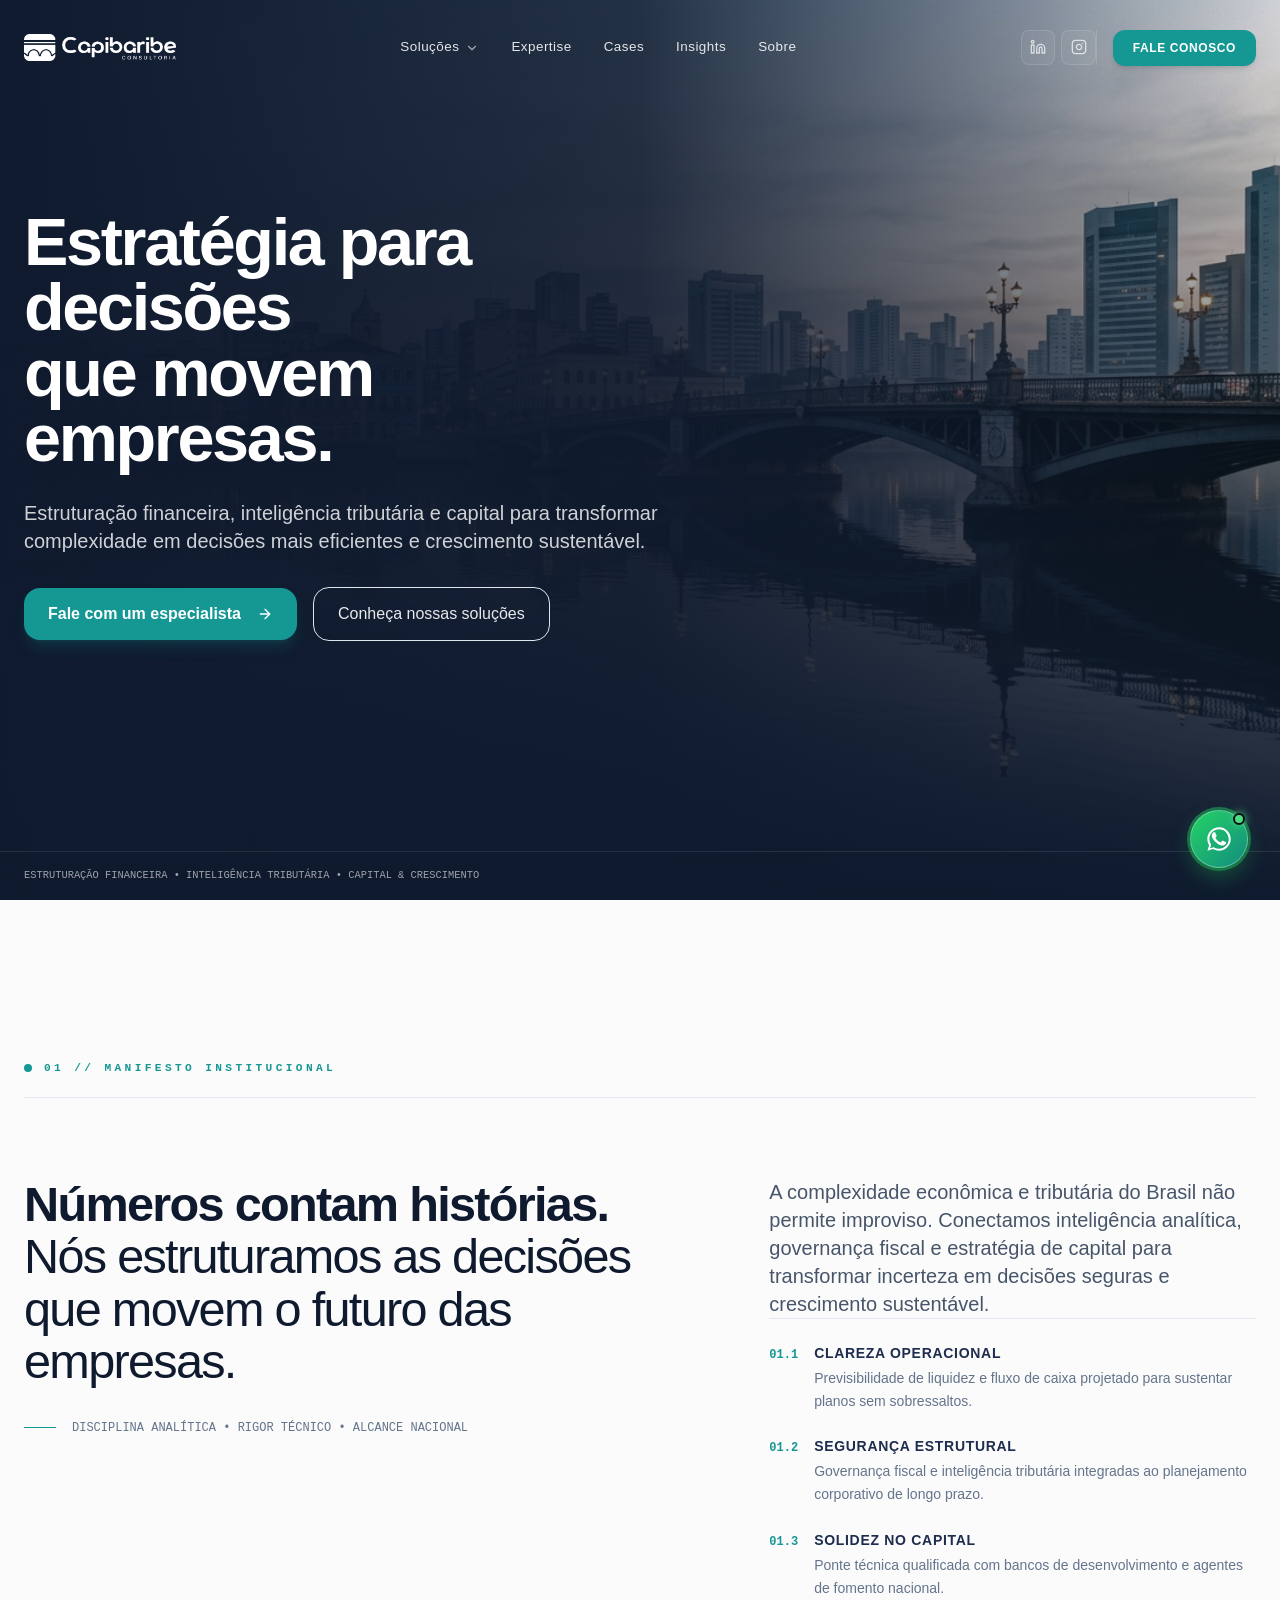
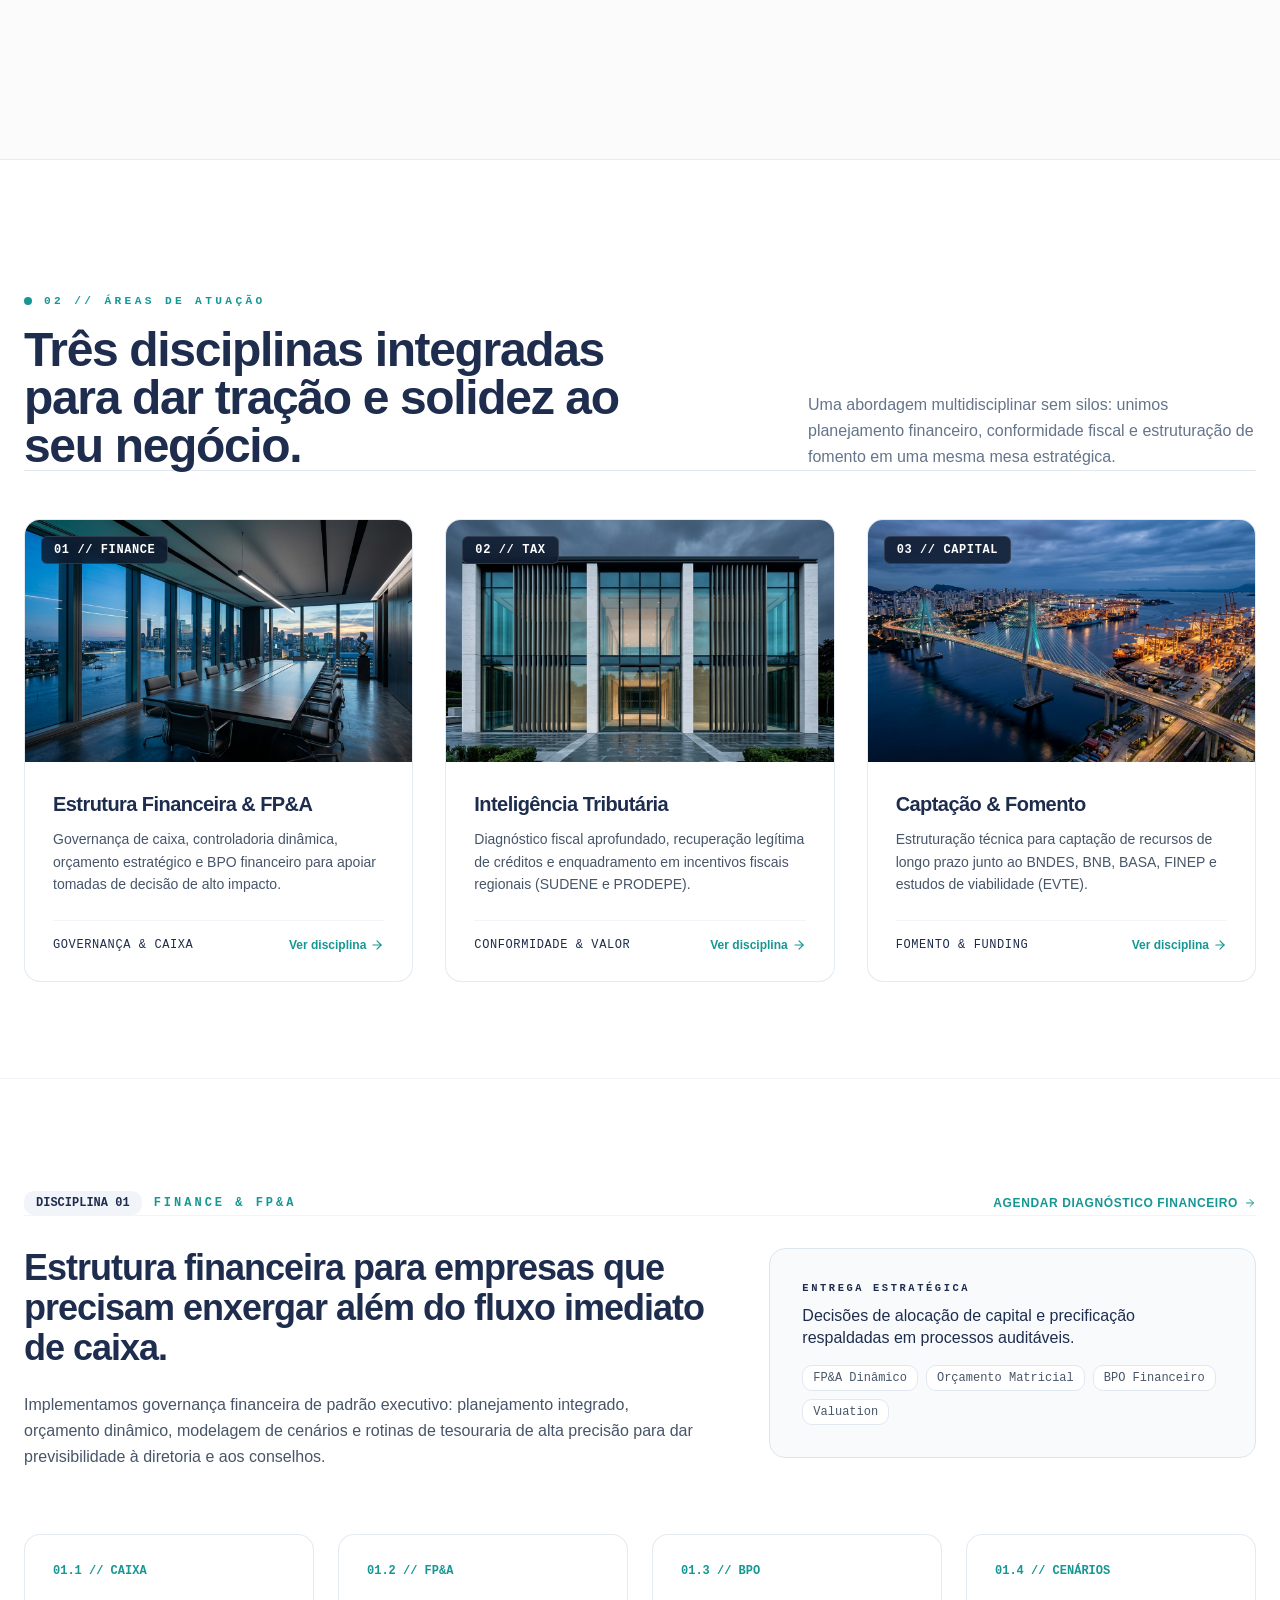
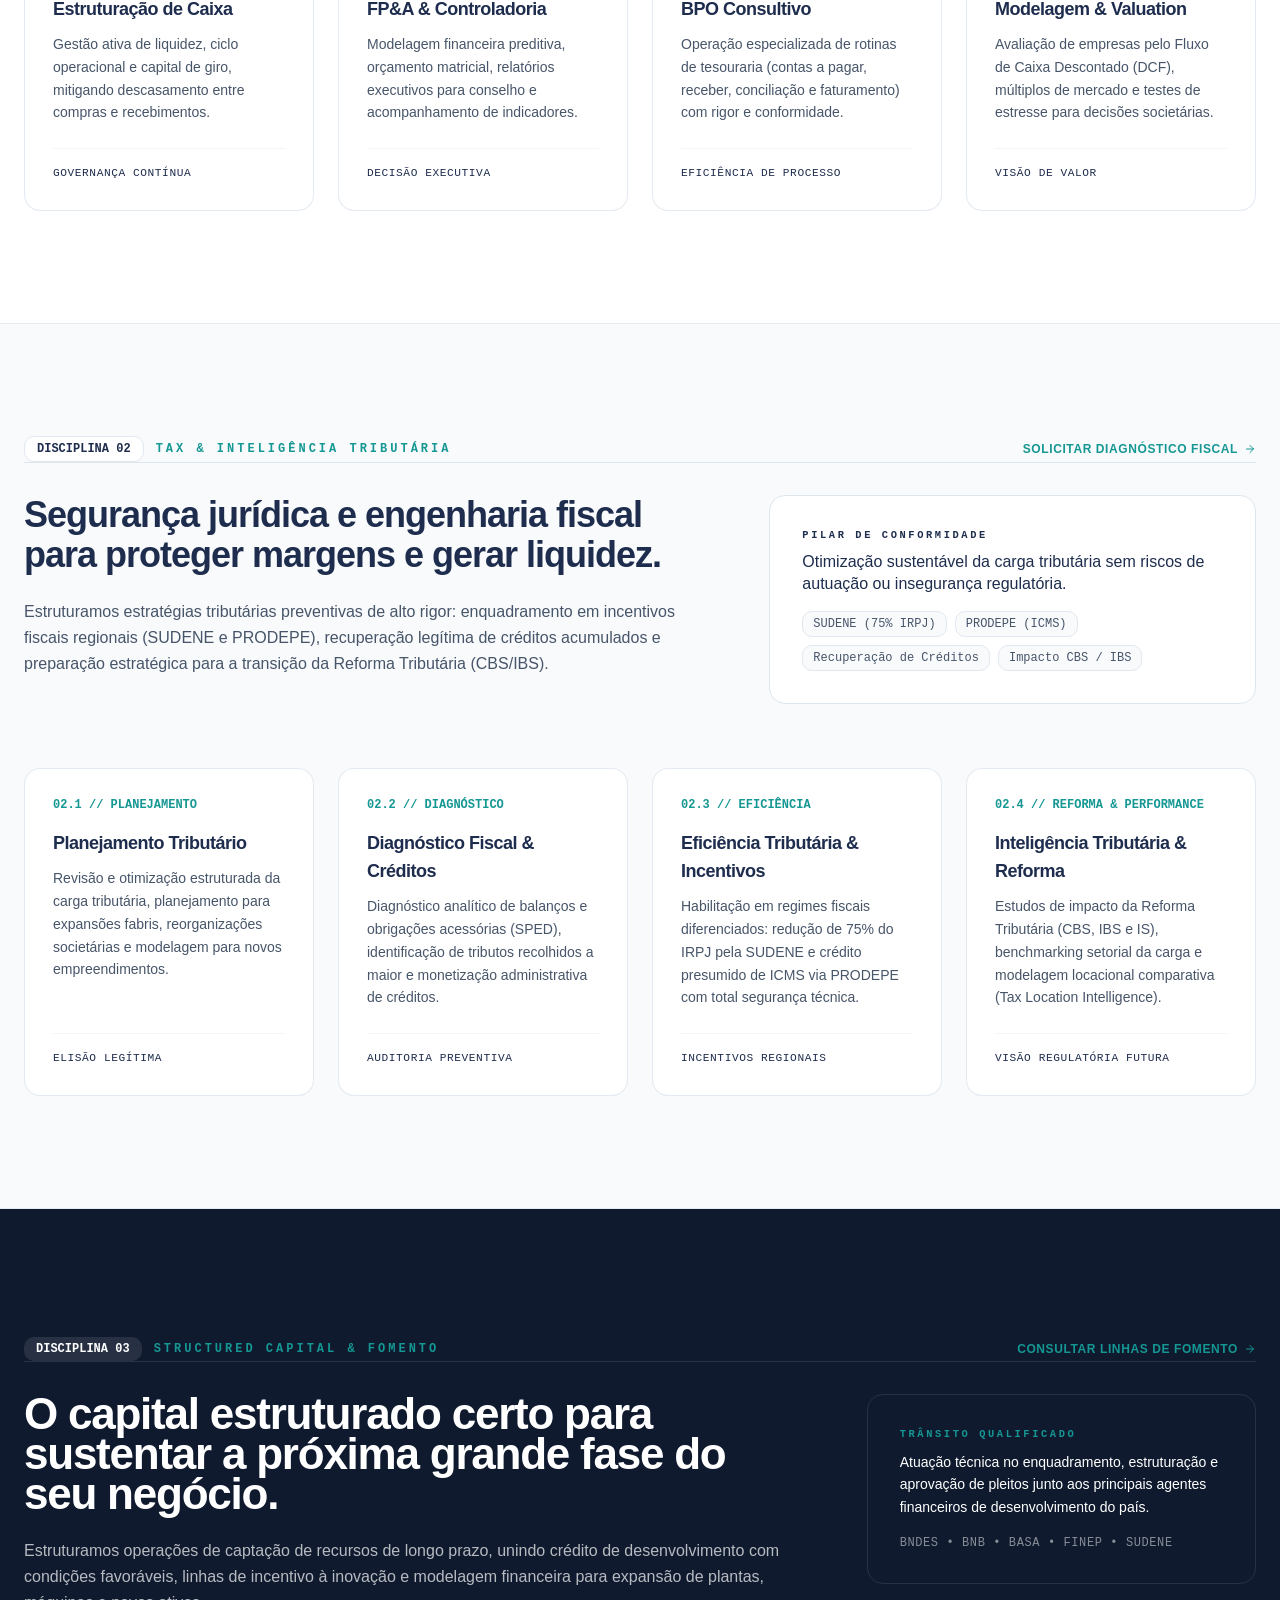
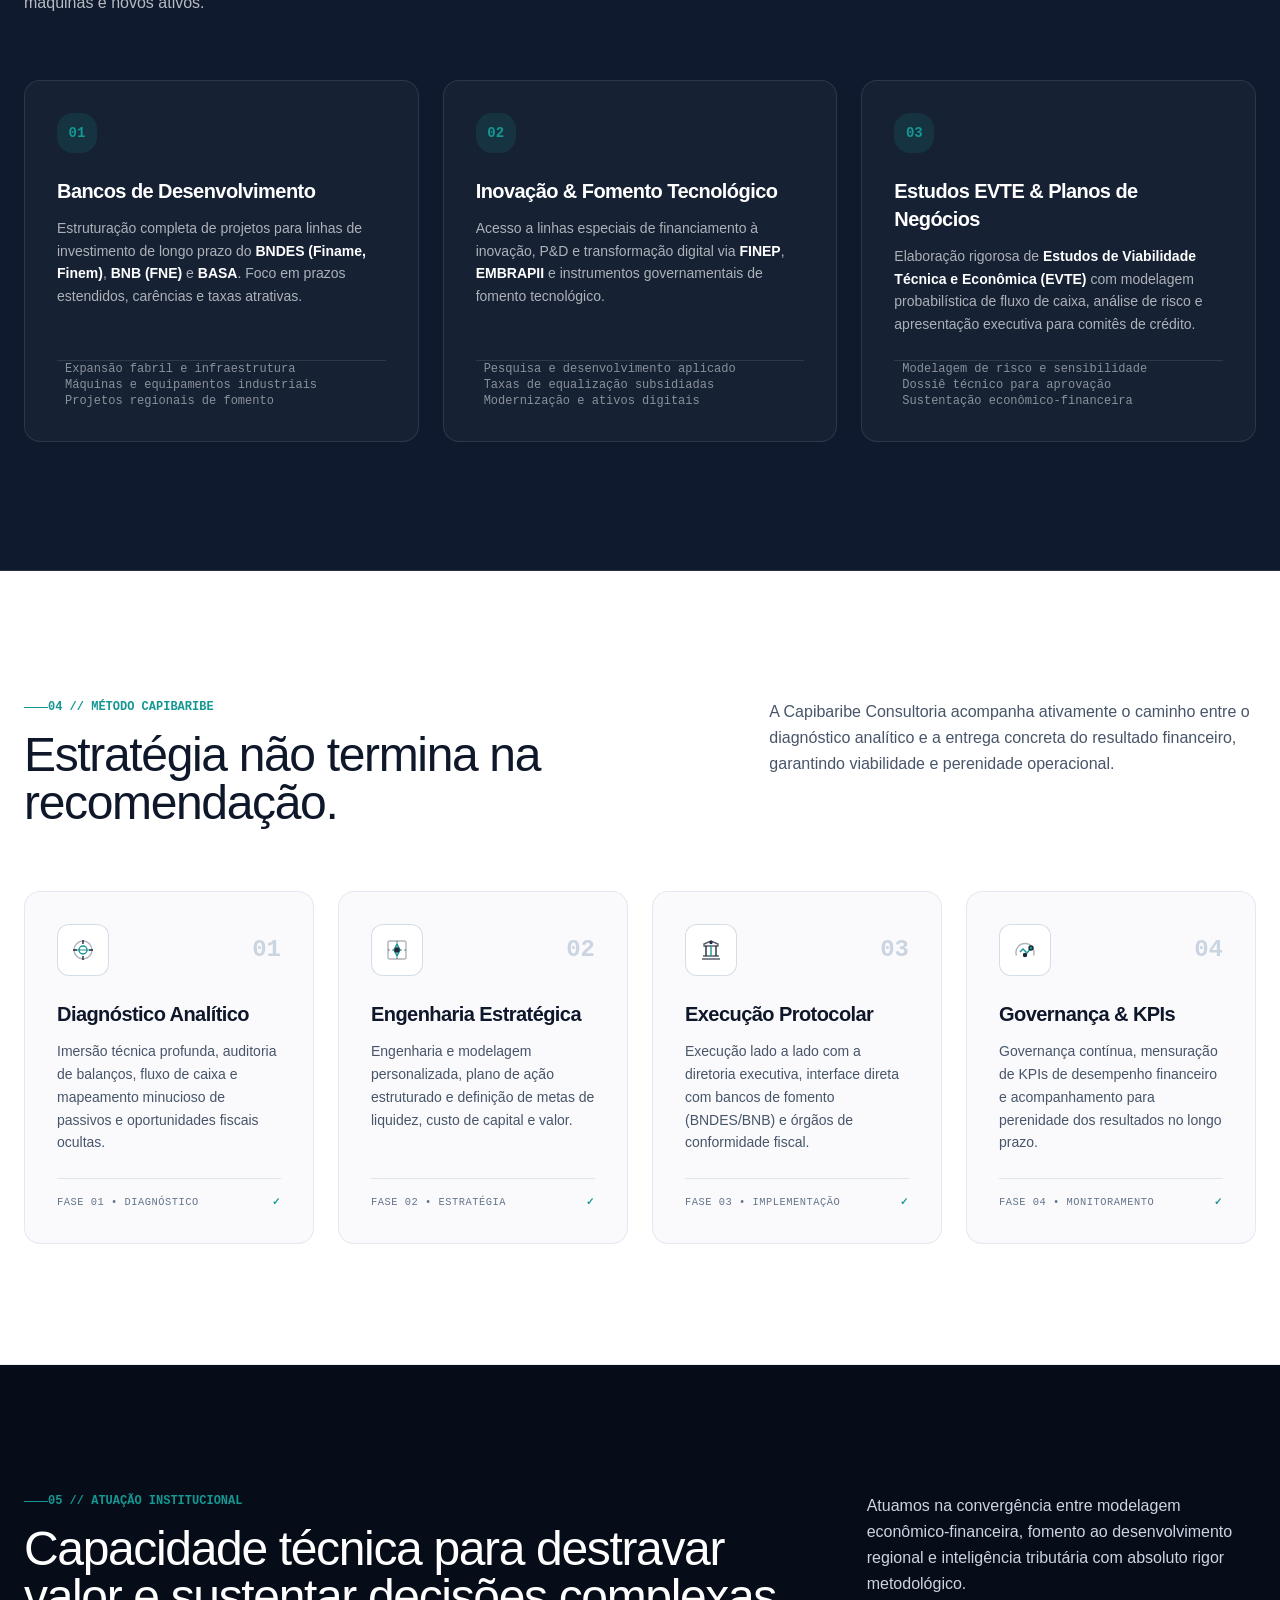
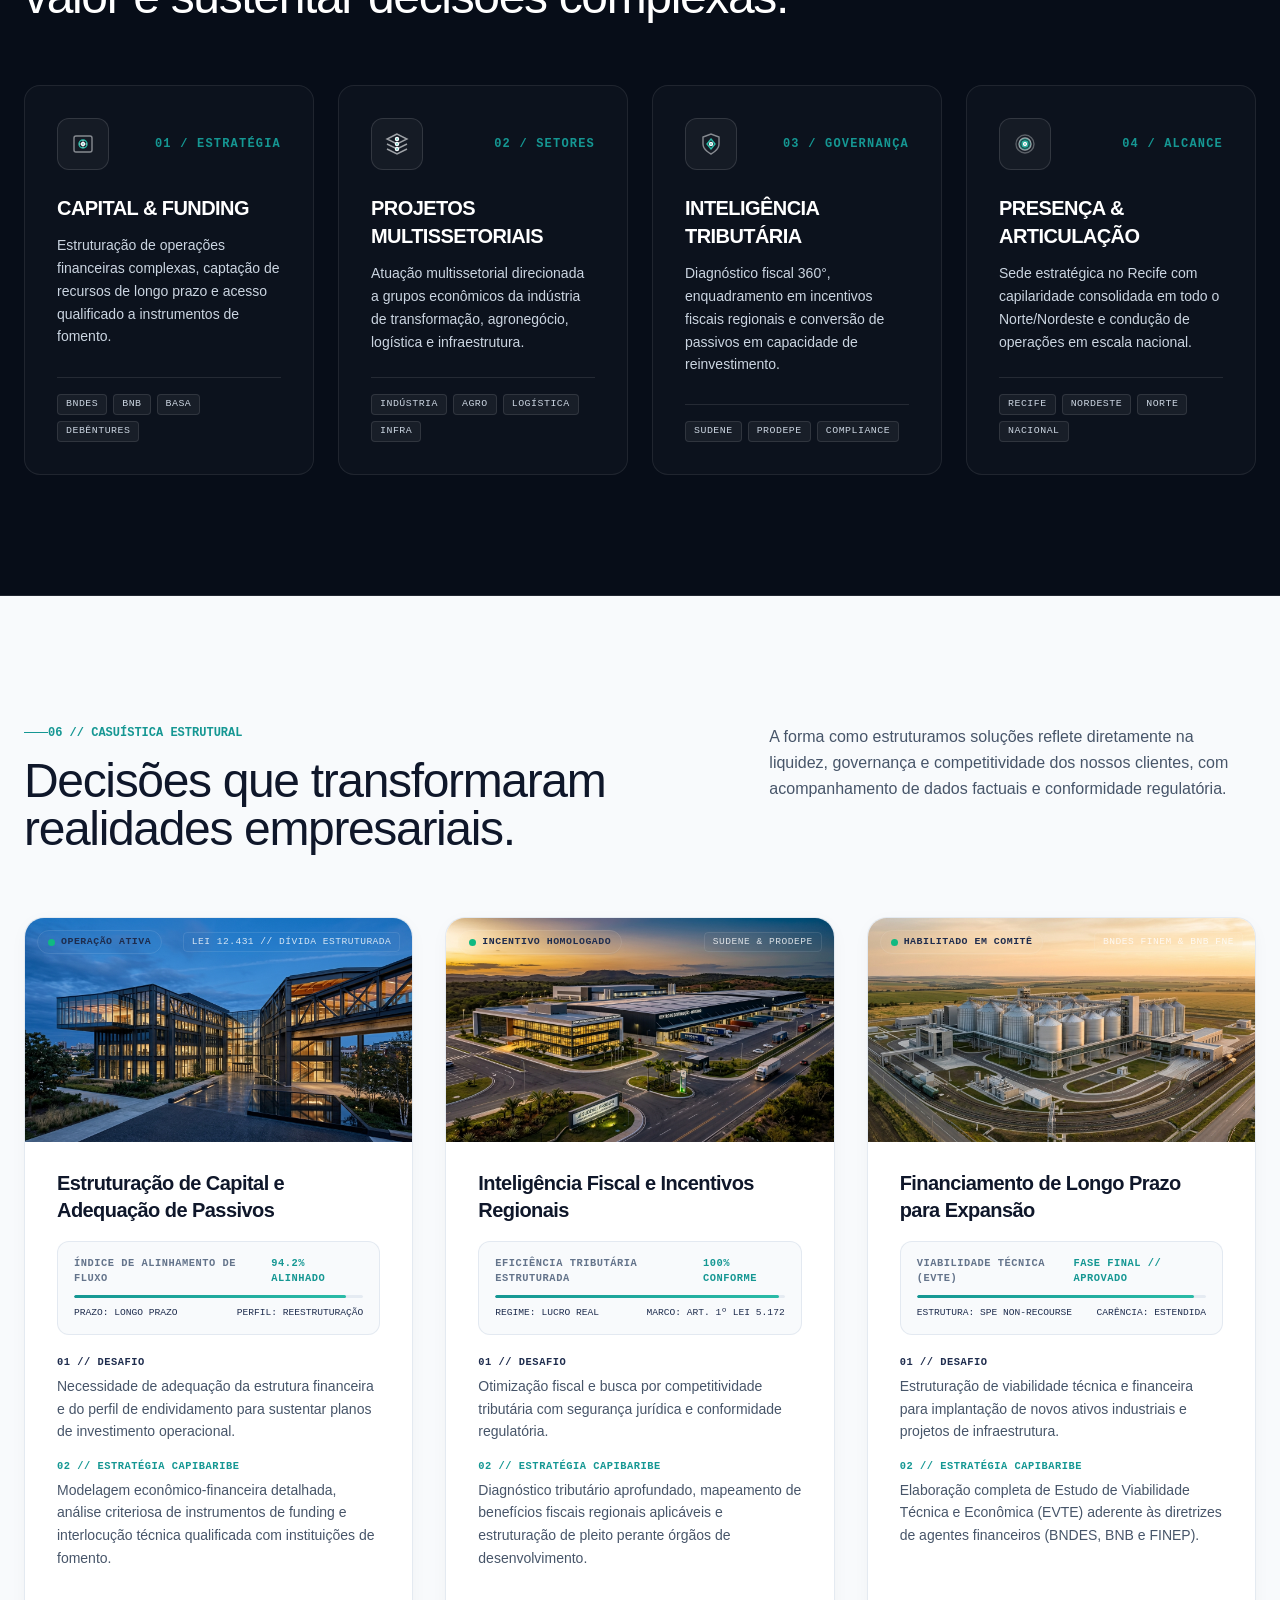
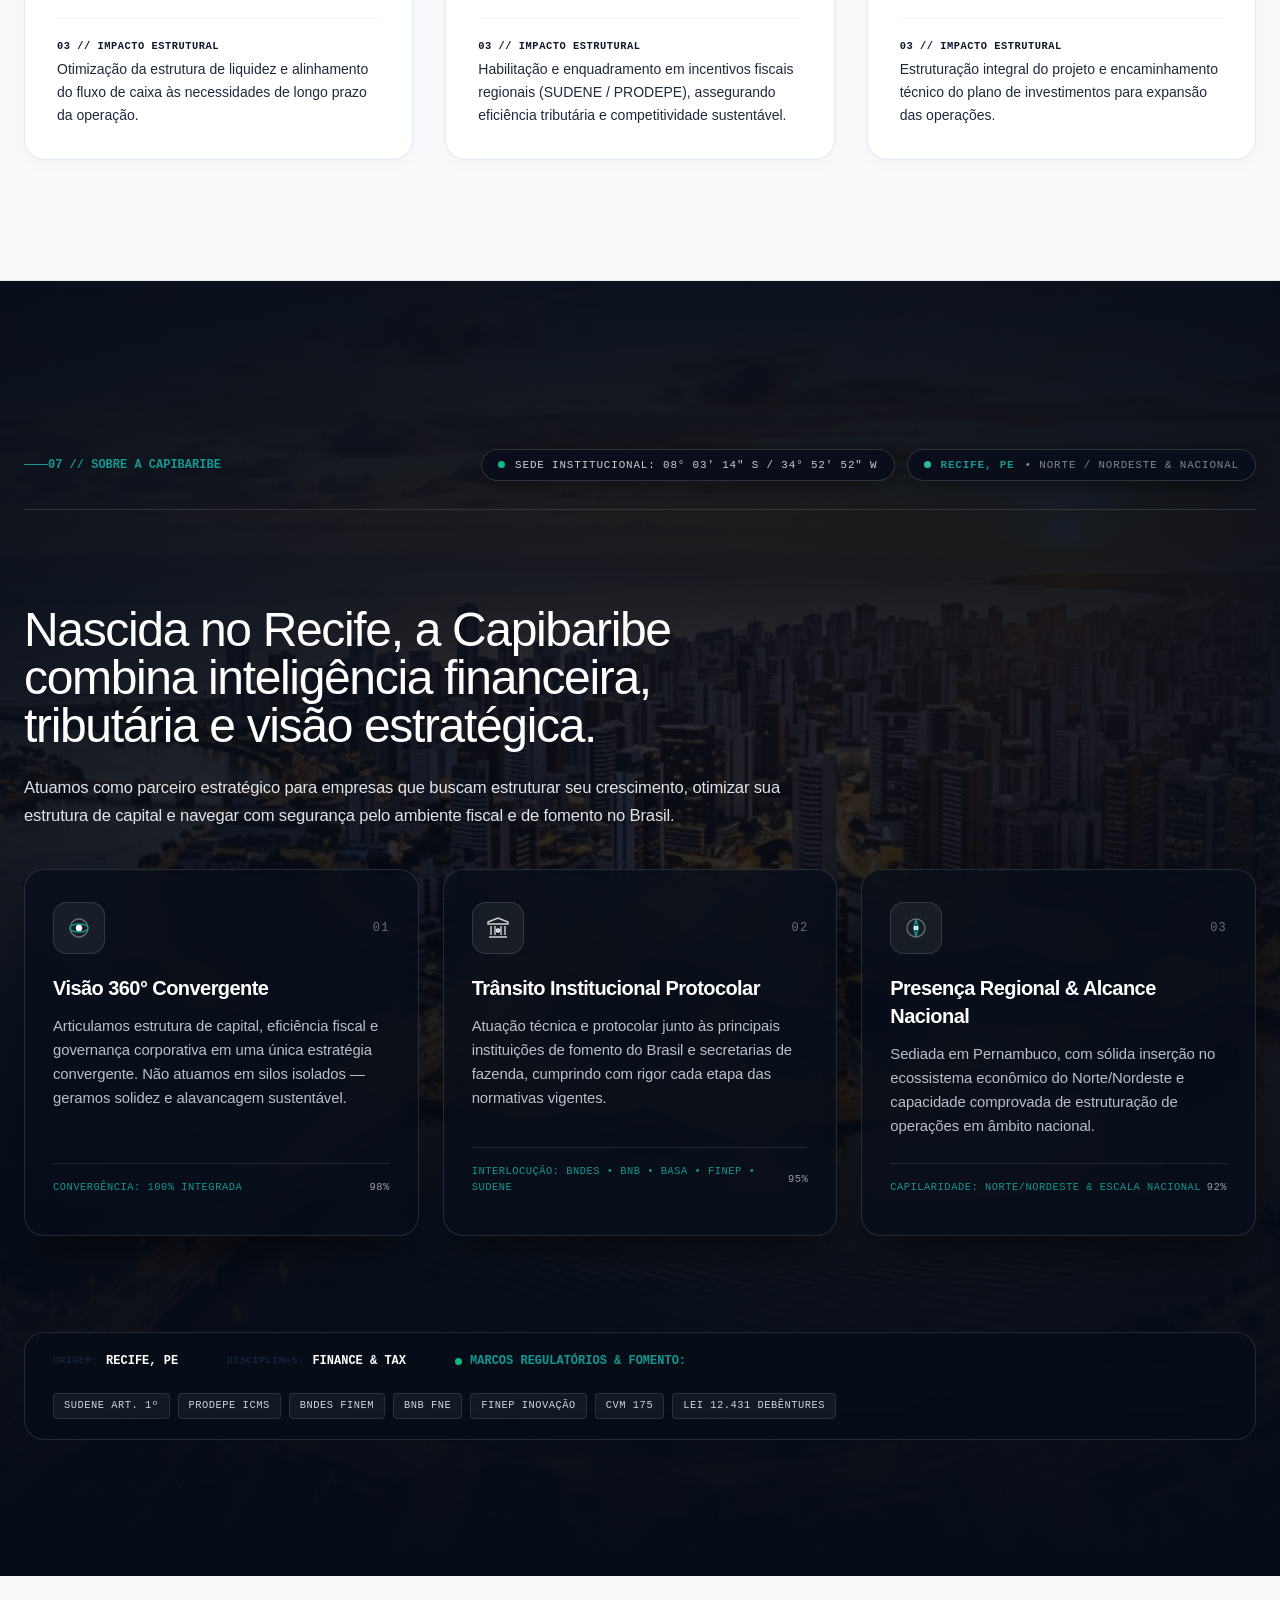
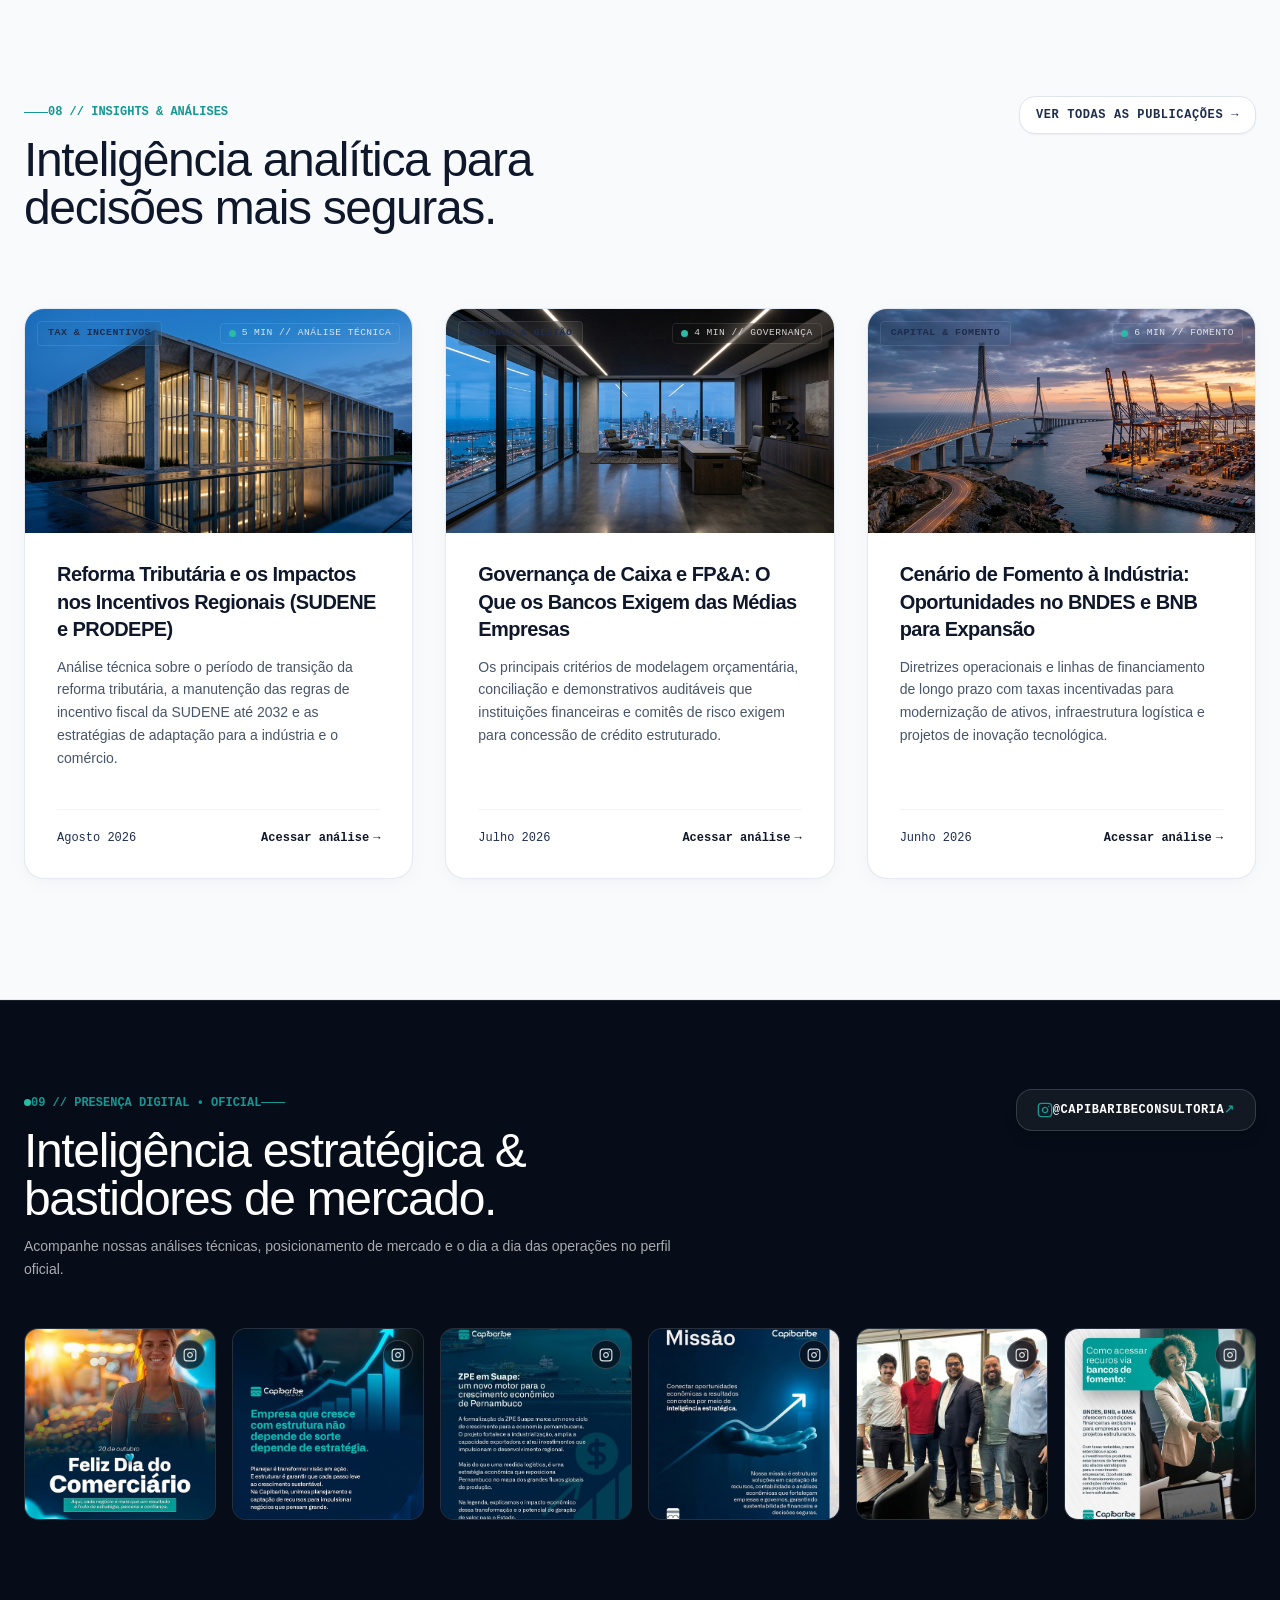
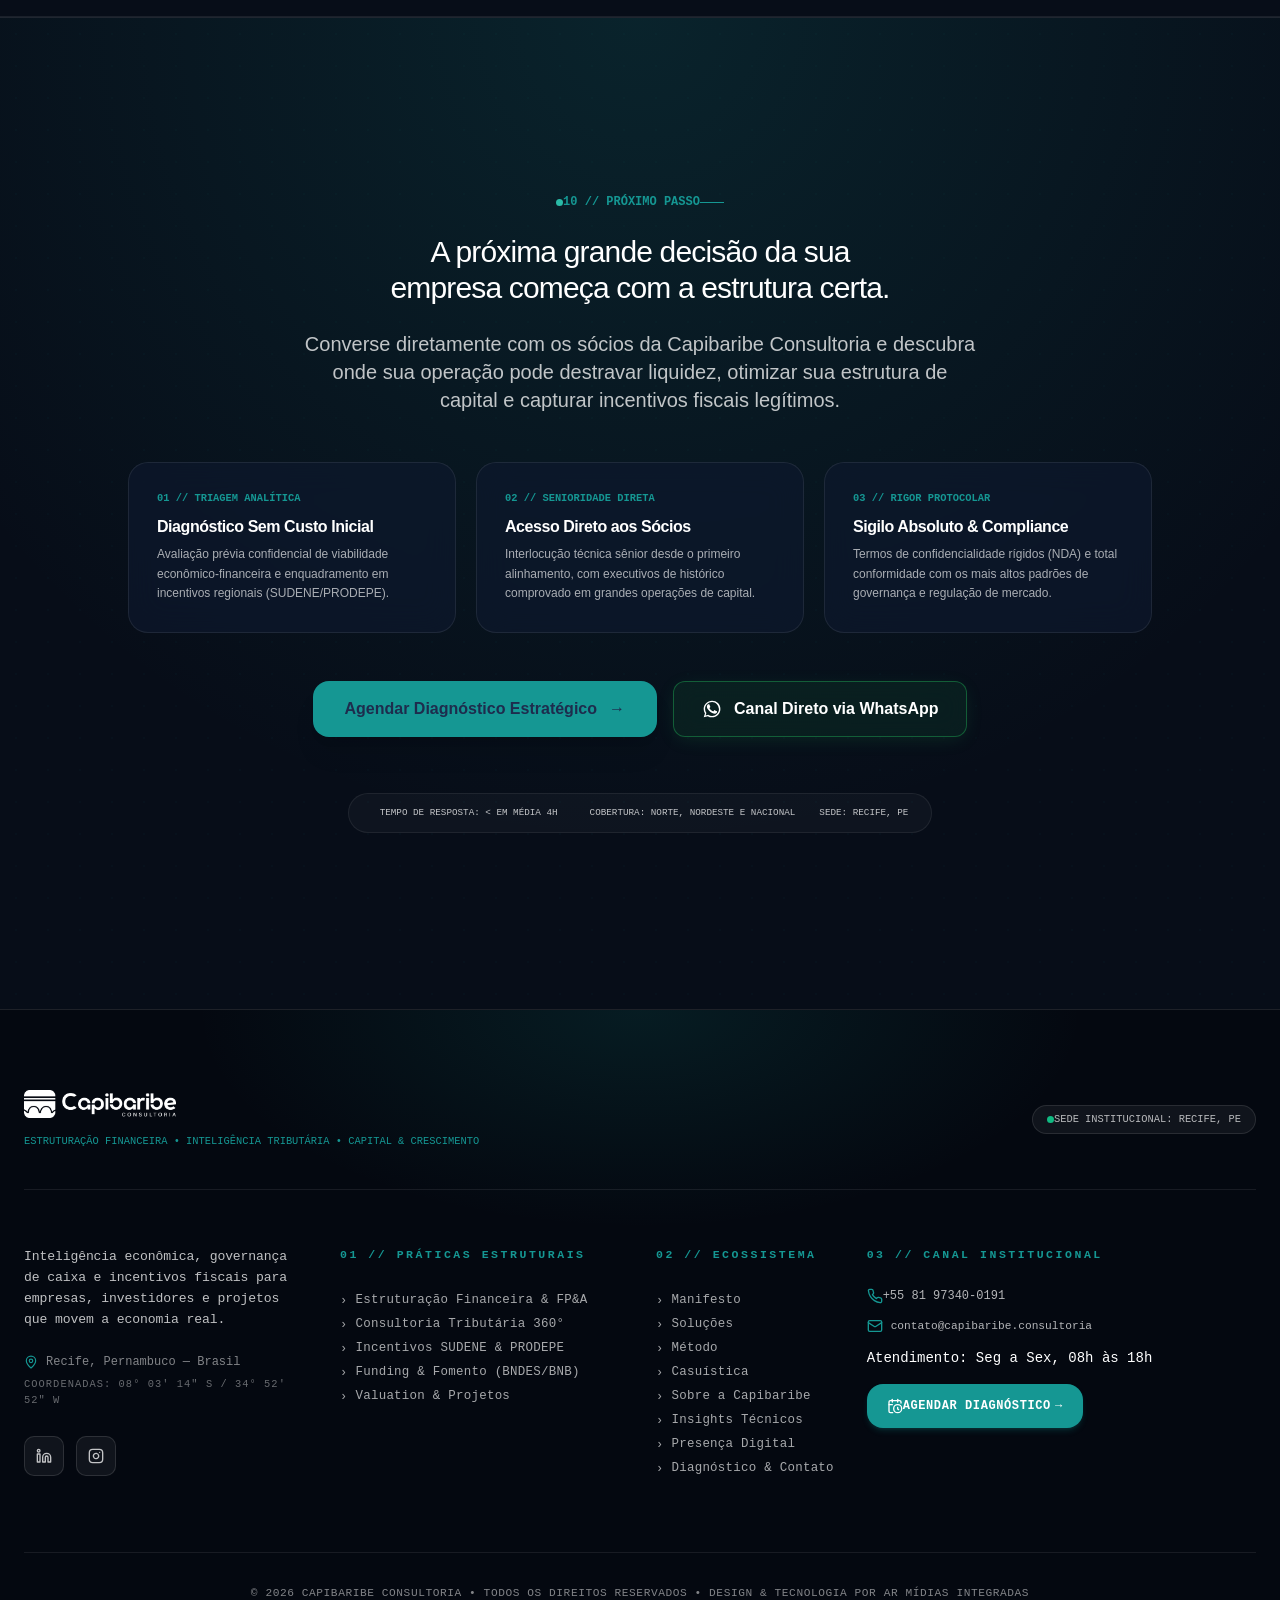
==== commit 6810bfe9: "feat: publish full corporate landing page on root url" ====
--- a/index.html
+++ b/index.html
@@ -18,7 +18,7 @@
   <link href="https://fonts.googleapis.com/css2?family=Inter:wght@300;400;500;600;700;800;900&family=JetBrains+Mono:wght@400;500;600;700&family=Plus+Jakarta+Sans:wght@400;500;600;700;800&display=swap" rel="stylesheet" />
   
   <!-- Production CSS (Local, zero CDN dependency) with cache buster -->
-  <link rel="stylesheet" href="/styles.css?v=20260905_phase9" />
+  <link rel="stylesheet" href="/styles.css?v=20260908_phase14" />
 </head>
 <body>
   <div id="root"></div>
@@ -28,6 +28,6 @@
       "imports": {}
     }
   </script>
-  <script src="/bundle.js?v=20260905_phase9"></script>
+  <script src="/bundle.js?v=20260908_phase14"></script>
 </body>
 </html>
--- a/styles.css
+++ b/styles.css
@@ -1767,21 +1767,47 @@
   transform: scale(1.08);
 }
 
+.instagram-corner-badge {
+  position: absolute;
+  top: 0.65rem;
+  right: 0.65rem;
+  width: 1.85rem;
+  height: 1.85rem;
+  border-radius: 9999px;
+  background: rgba(7, 13, 24, 0.75);
+  backdrop-filter: blur(8px);
+  -webkit-backdrop-filter: blur(8px);
+  border: 1px solid rgba(255, 255, 255, 0.2);
+  display: flex;
+  align-items: center;
+  justify-content: center;
+  color: rgba(255, 255, 255, 0.85);
+  pointer-events: none;
+  transition: opacity 0.25s ease, transform 0.25s ease;
+  z-index: 2;
+}
+
+.instagram-card:hover .instagram-corner-badge {
+  opacity: 0;
+  transform: scale(0.85);
+}
+
 .instagram-card-overlay {
   position: absolute;
   inset: 0;
-  background: linear-gradient(180deg, rgba(7, 13, 24, 0.15) 0%, rgba(7, 13, 24, 0.9) 100%);
+  background: linear-gradient(180deg, rgba(7, 13, 24, 0.35) 0%, rgba(7, 13, 24, 0.88) 50%, rgba(7, 13, 24, 0.98) 100%);
   display: flex;
   flex-direction: column;
   justify-content: space-between;
   padding: 0.875rem;
-  opacity: 0.95;
-  transition: opacity 0.3s ease, background 0.3s ease;
+  opacity: 0;
+  backdrop-filter: blur(4px);
+  -webkit-backdrop-filter: blur(4px);
+  transition: opacity 0.35s cubic-bezier(0.16, 1, 0.3, 1);
 }
 
 .instagram-card:hover .instagram-card-overlay {
   opacity: 1;
-  background: linear-gradient(180deg, rgba(7, 13, 24, 0.3) 0%, rgba(7, 13, 24, 0.98) 100%);
 }
 
 .instagram-badge {
@@ -1820,3 +1846,97 @@
 
 
 
+
+
+/* ========================================================
+   PHASE 10 REFINEMENTS:
+   - Refined Executive Navbar Typography & Transitions
+   - Navbar Social Media Icons (LinkedIn & Instagram)
+   - Refined Telemetry Bar Micro-typography
+======================================================== */
+
+.nav-menu-link {
+  font-family: 'Plus Jakarta Sans', -apple-system, BlinkMacSystemFont, 'Segoe UI', Roboto, sans-serif;
+  font-size: 0.84rem;
+  font-weight: 500;
+  letter-spacing: 0.035em;
+  color: rgba(255, 255, 255, 0.88);
+  transition: all 0.22s cubic-bezier(0.16, 1, 0.3, 1);
+  text-decoration: none;
+  display: inline-flex;
+  align-items: center;
+  position: relative;
+  padding: 0.25rem 0;
+}
+
+.nav-menu-link:hover {
+  color: #2ABBA7;
+}
+
+.nav-social-btn {
+  display: inline-flex;
+  align-items: center;
+  justify-content: center;
+  width: 2.15rem;
+  height: 2.15rem;
+  border-radius: 0.5rem;
+  background: rgba(255, 255, 255, 0.05);
+  border: 1px solid rgba(255, 255, 255, 0.12);
+  color: rgba(255, 255, 255, 0.75);
+  transition: all 0.22s cubic-bezier(0.16, 1, 0.3, 1);
+  text-decoration: none;
+}
+
+.nav-social-btn:hover {
+  background: rgba(42, 187, 167, 0.15);
+  border-color: rgba(42, 187, 167, 0.5);
+  color: #2ABBA7;
+  transform: translateY(-1px);
+}
+
+.cta-telemetry-bar {
+  padding: 0.65rem 1.15rem !important;
+}
+
+@media (min-width: 640px) {
+  .cta-telemetry-bar {
+    padding: 0.75rem 1.4rem !important;
+  }
+}
+
+html {
+  scroll-behavior: smooth;
+  scroll-padding-top: 80px;
+}
+
+/* Tax Section Disciplina 02 */
+.tax-section-refined {
+  padding: 5rem 0;
+  background-color: #f8fafc;
+  border-bottom: 1px solid rgba(226, 232, 240, 0.8);
+}
+@media (min-width: 768px) {
+  .tax-section-refined {
+    padding: 7rem 0;
+  }
+}
+
+/* Target highlight for specific card navigation */
+.finance-card-arch:target,
+.capital-col-dark:target,
+.atuacao-card:target {
+  outline: 2px solid #159793 !important;
+  outline-offset: 4px;
+  animation: targetGlow 2.5s ease-out;
+}
+@keyframes targetGlow {
+  0% {
+    box-shadow: 0 0 25px rgba(21, 151, 147, 0.45);
+    border-color: #159793;
+  }
+  100% {
+    box-shadow: none;
+  }
+}
+
+
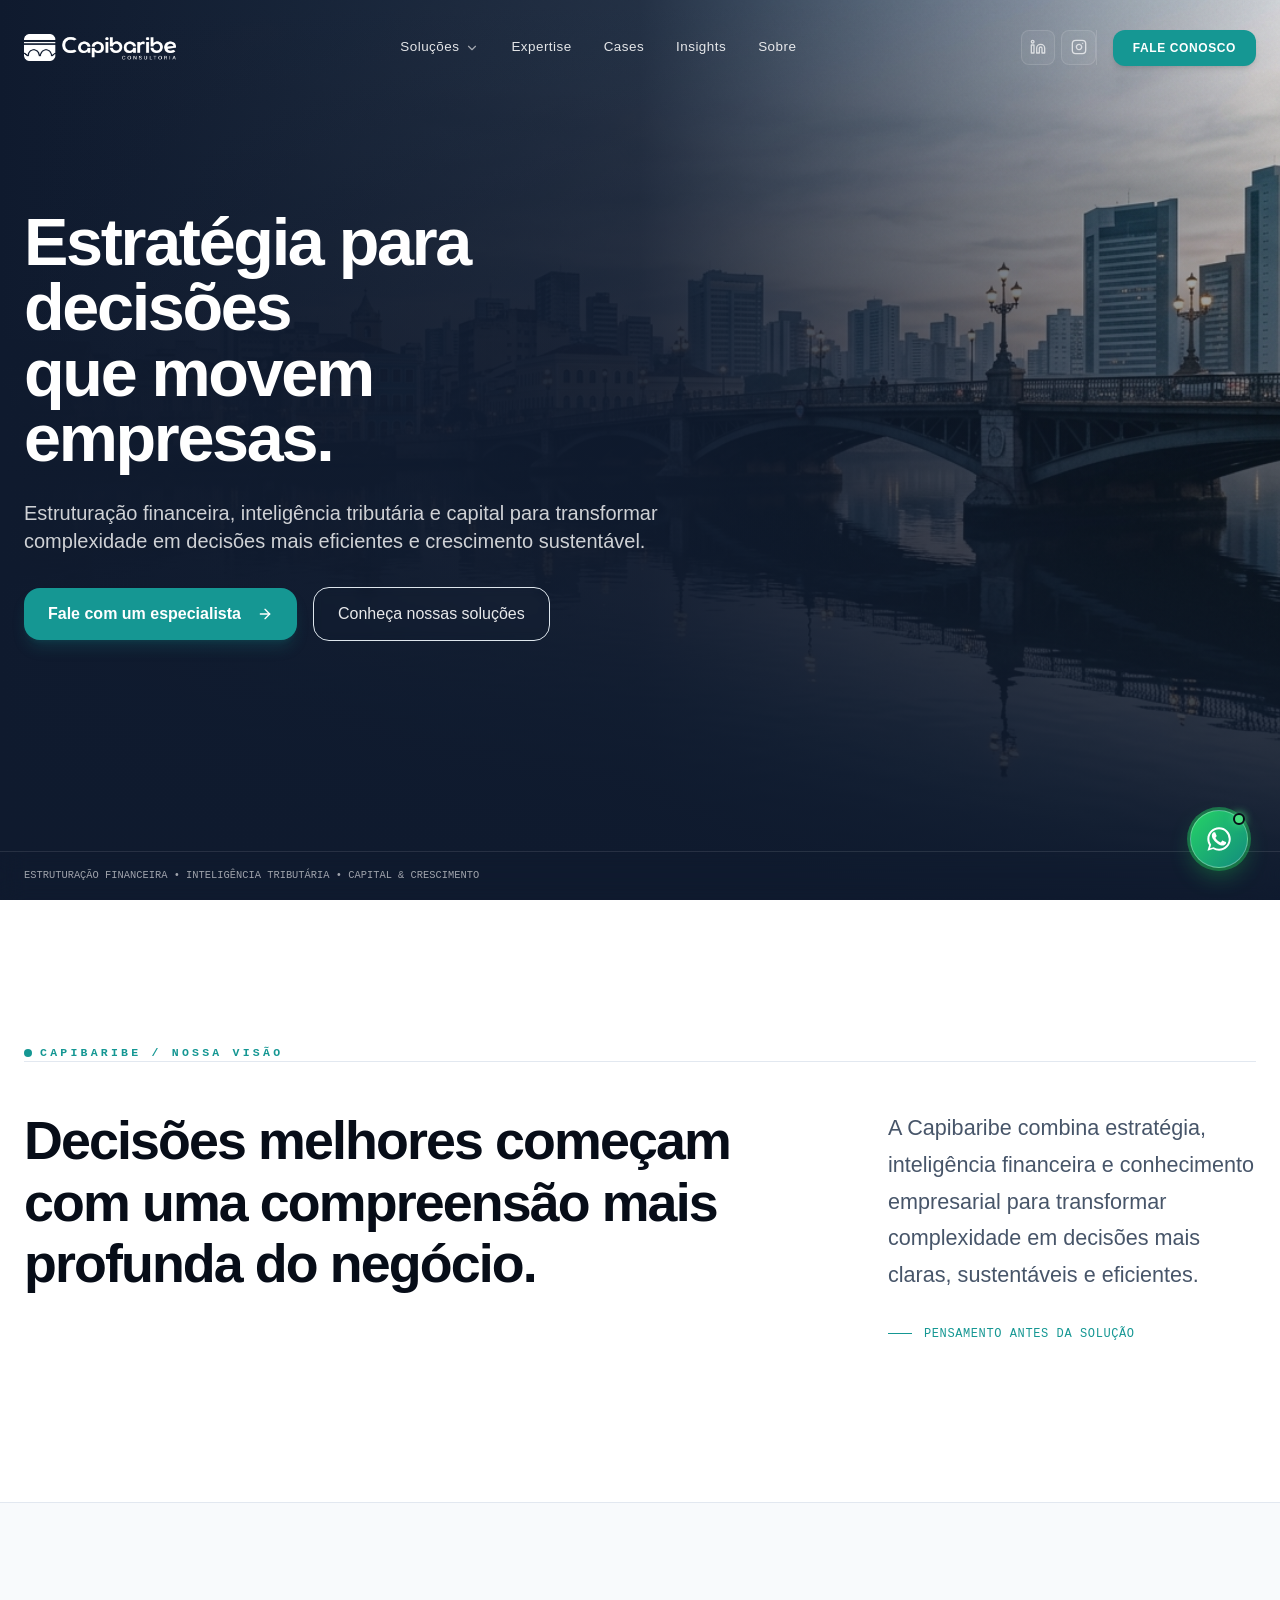
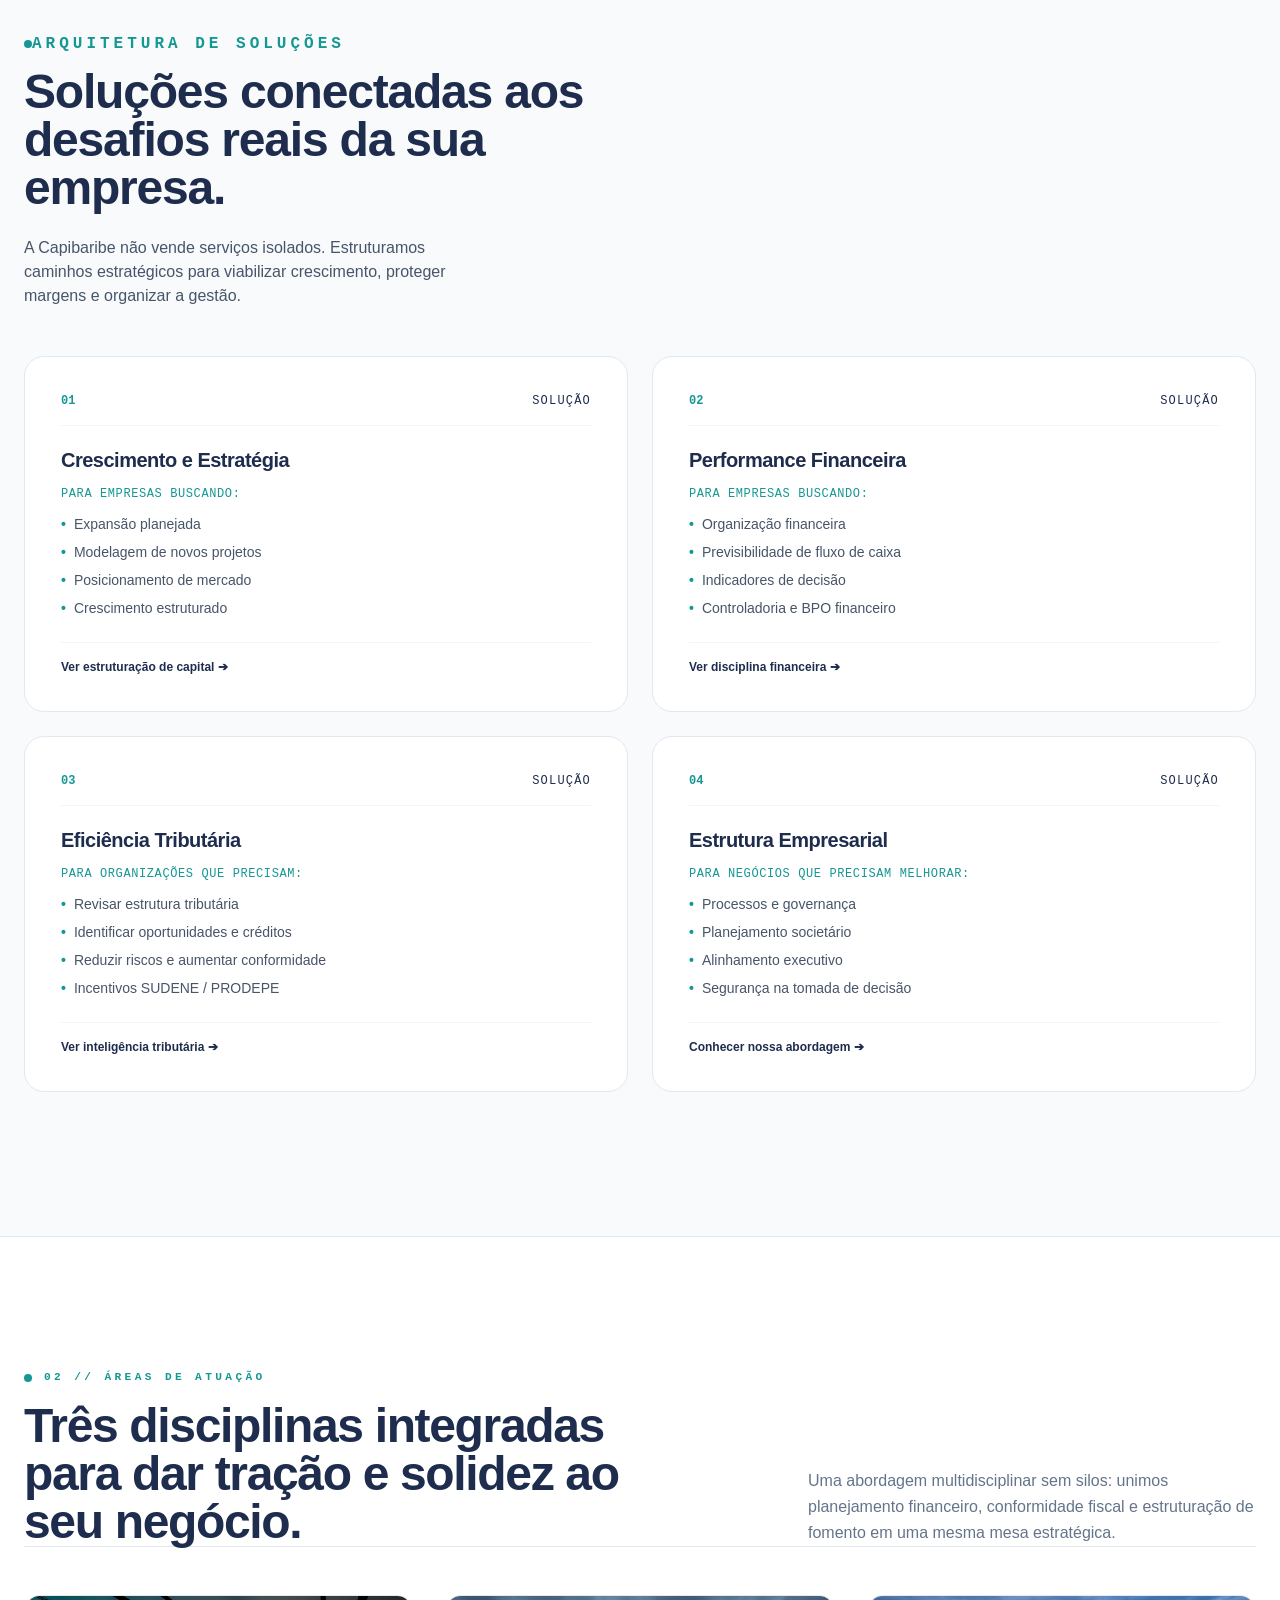
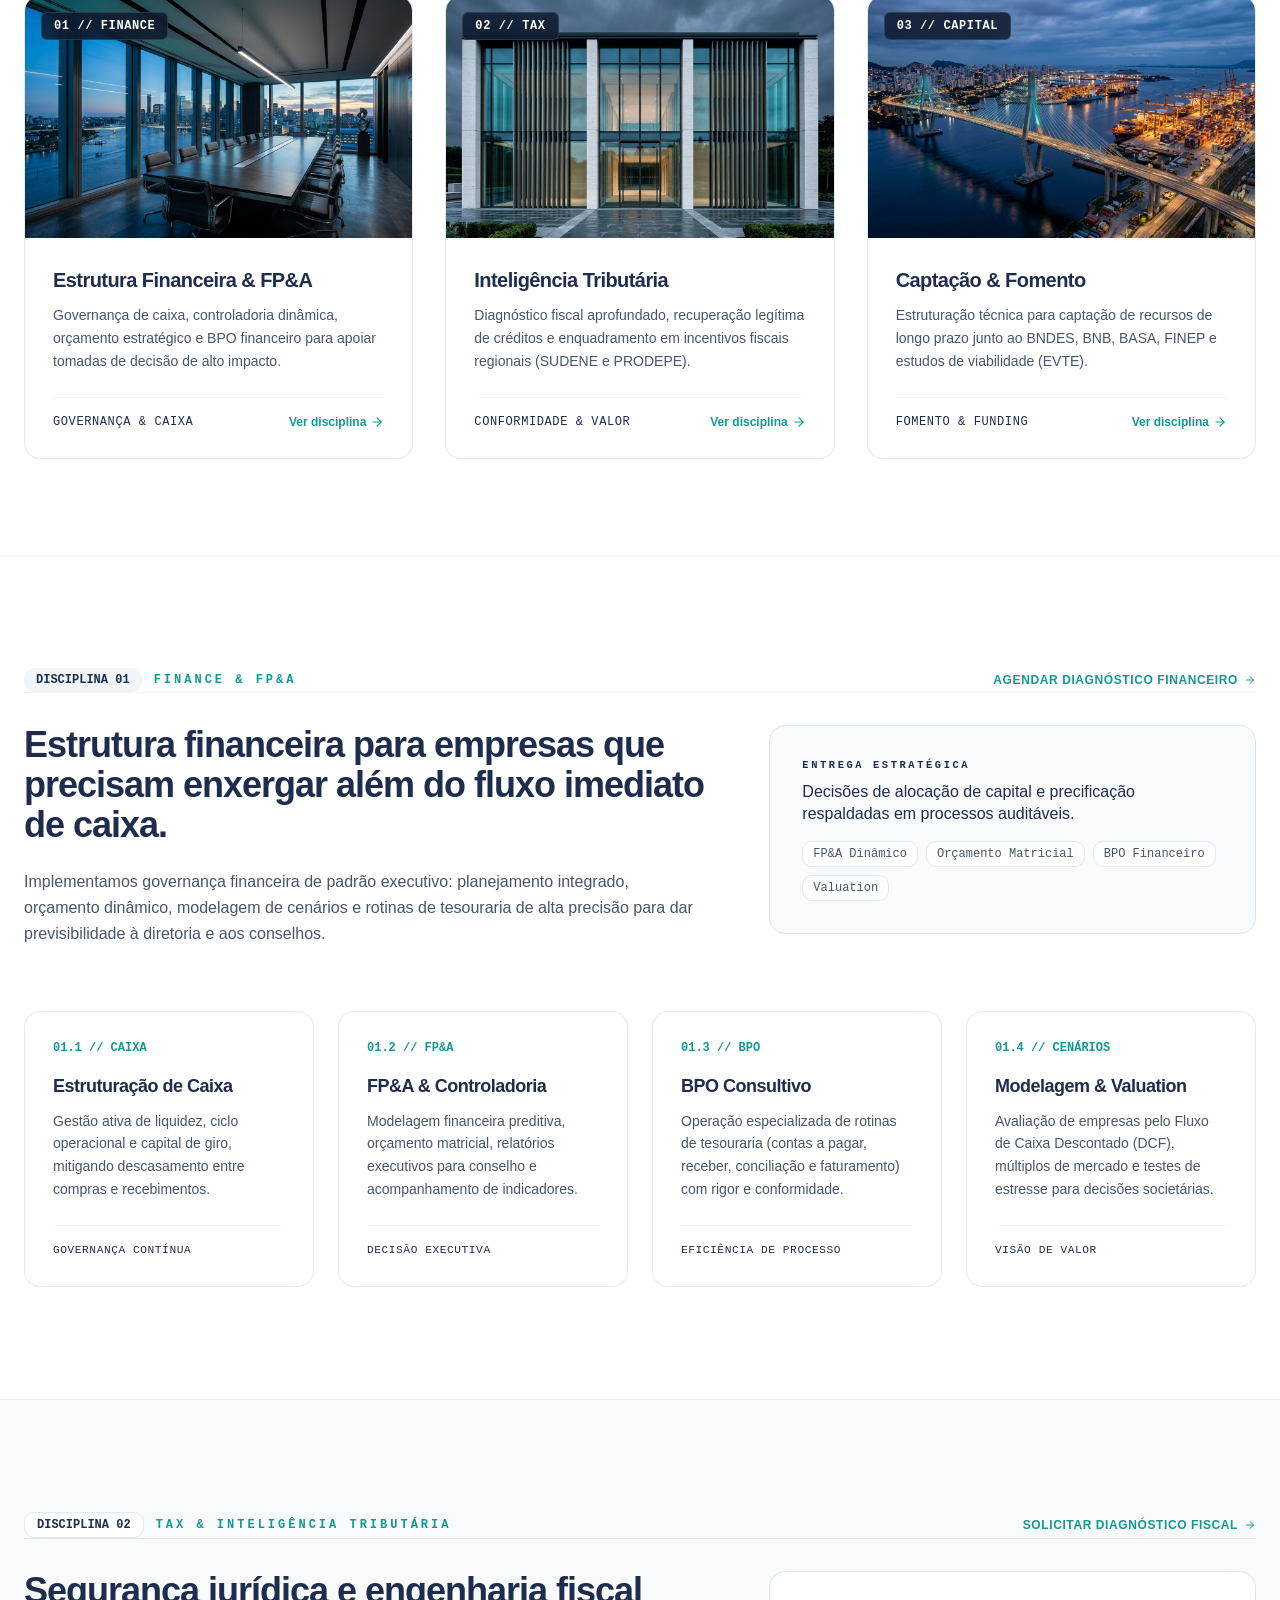
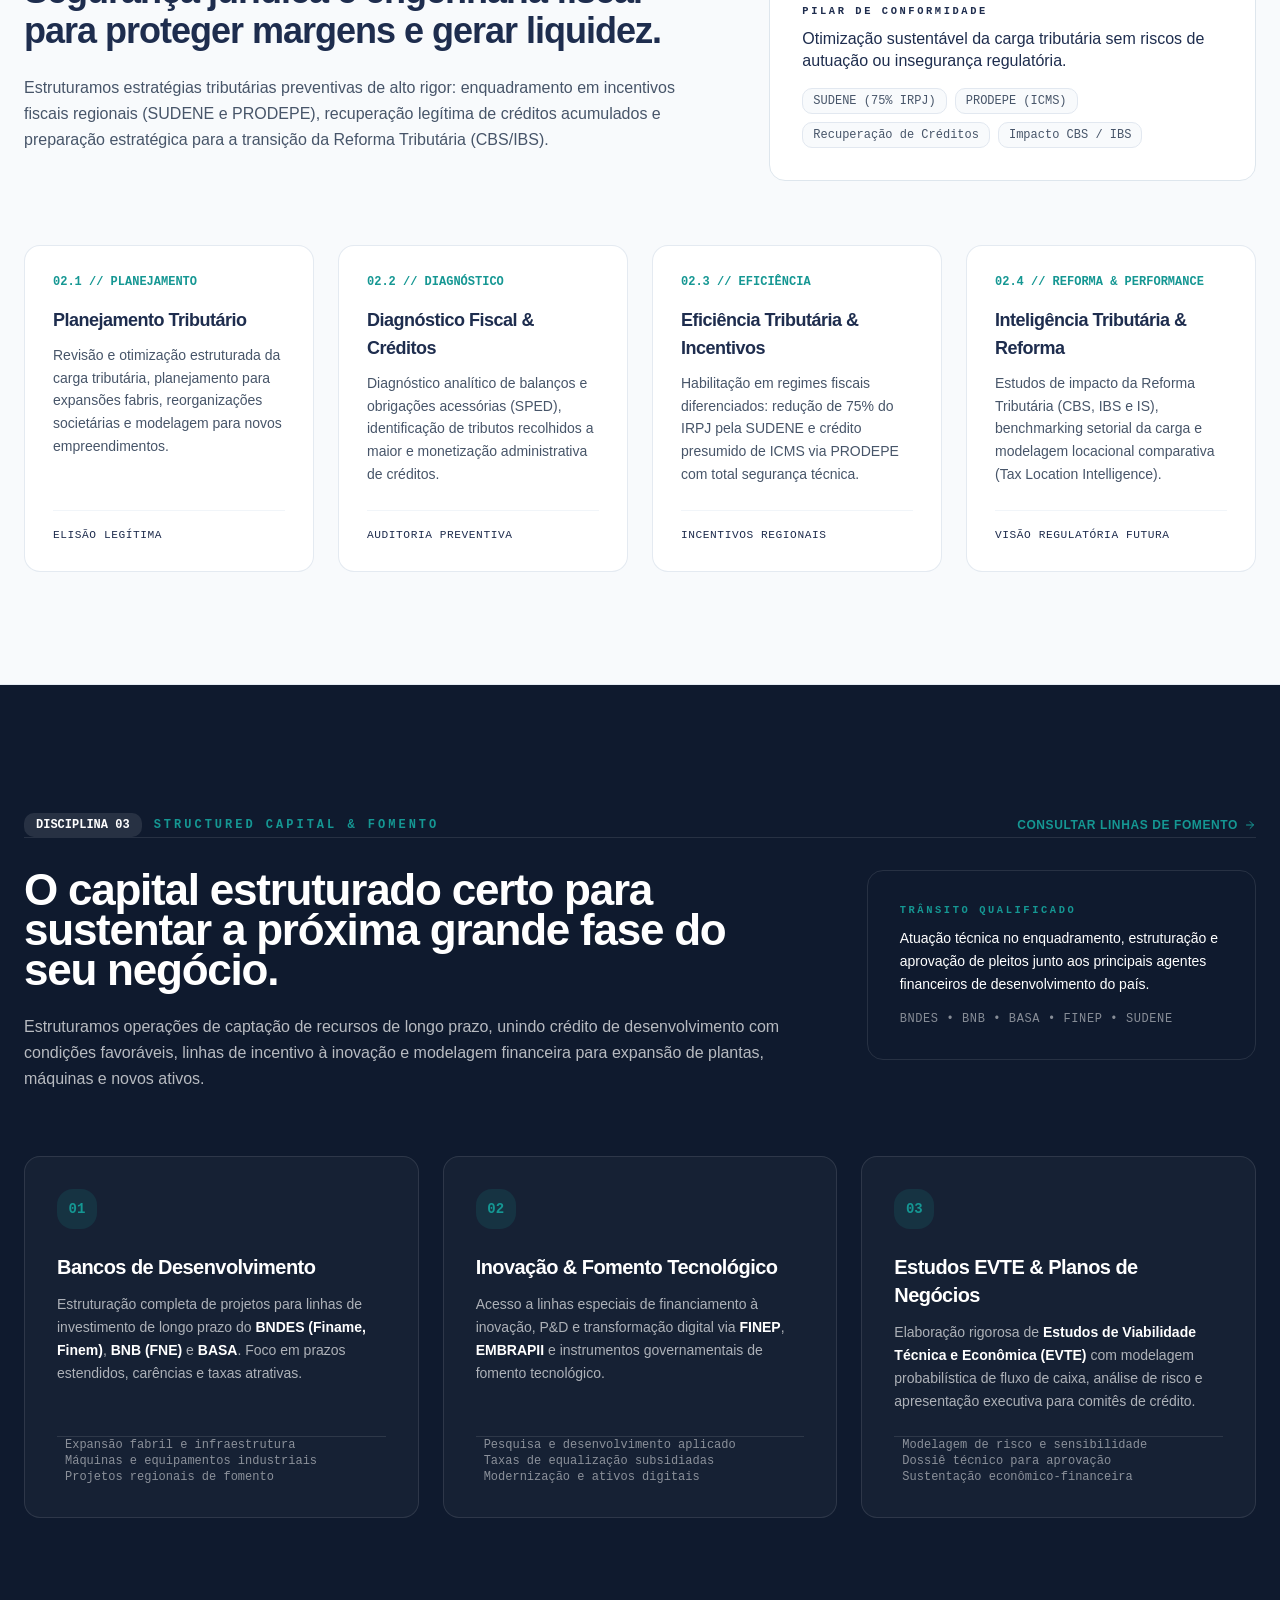
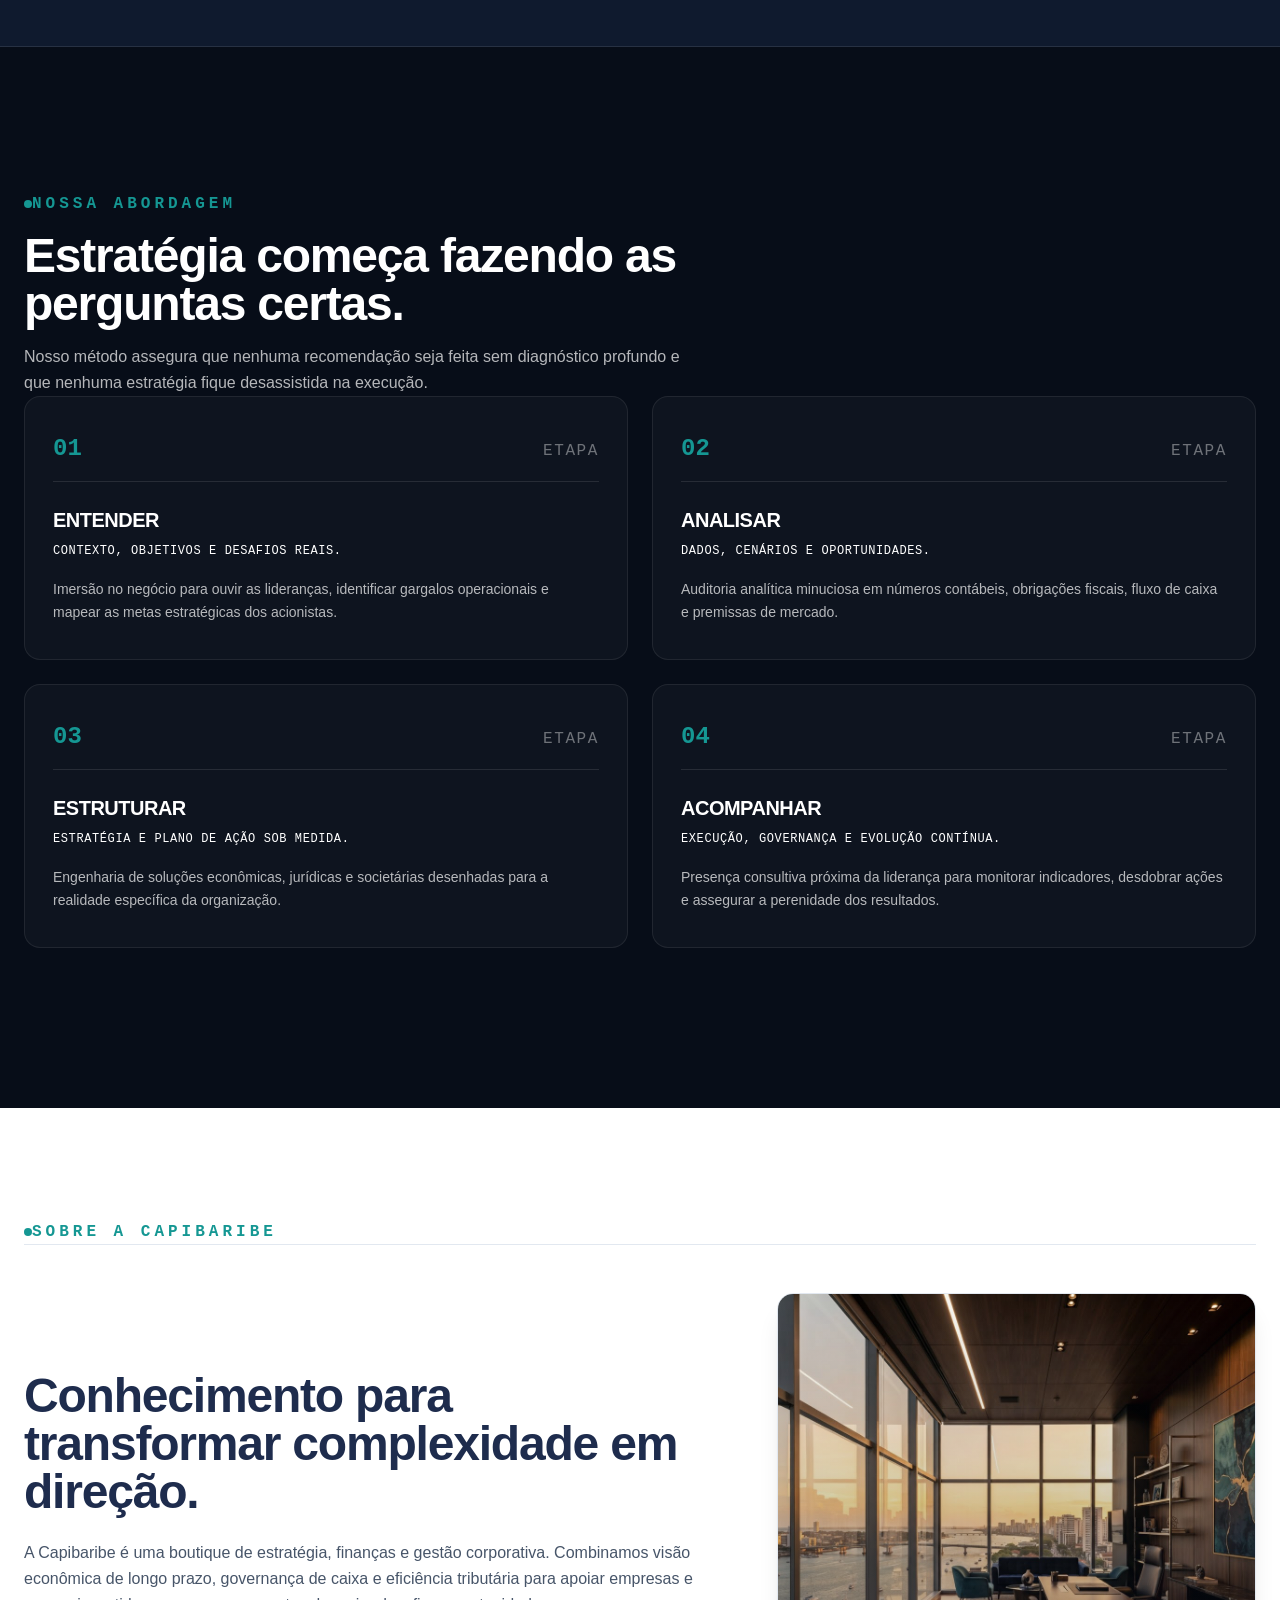
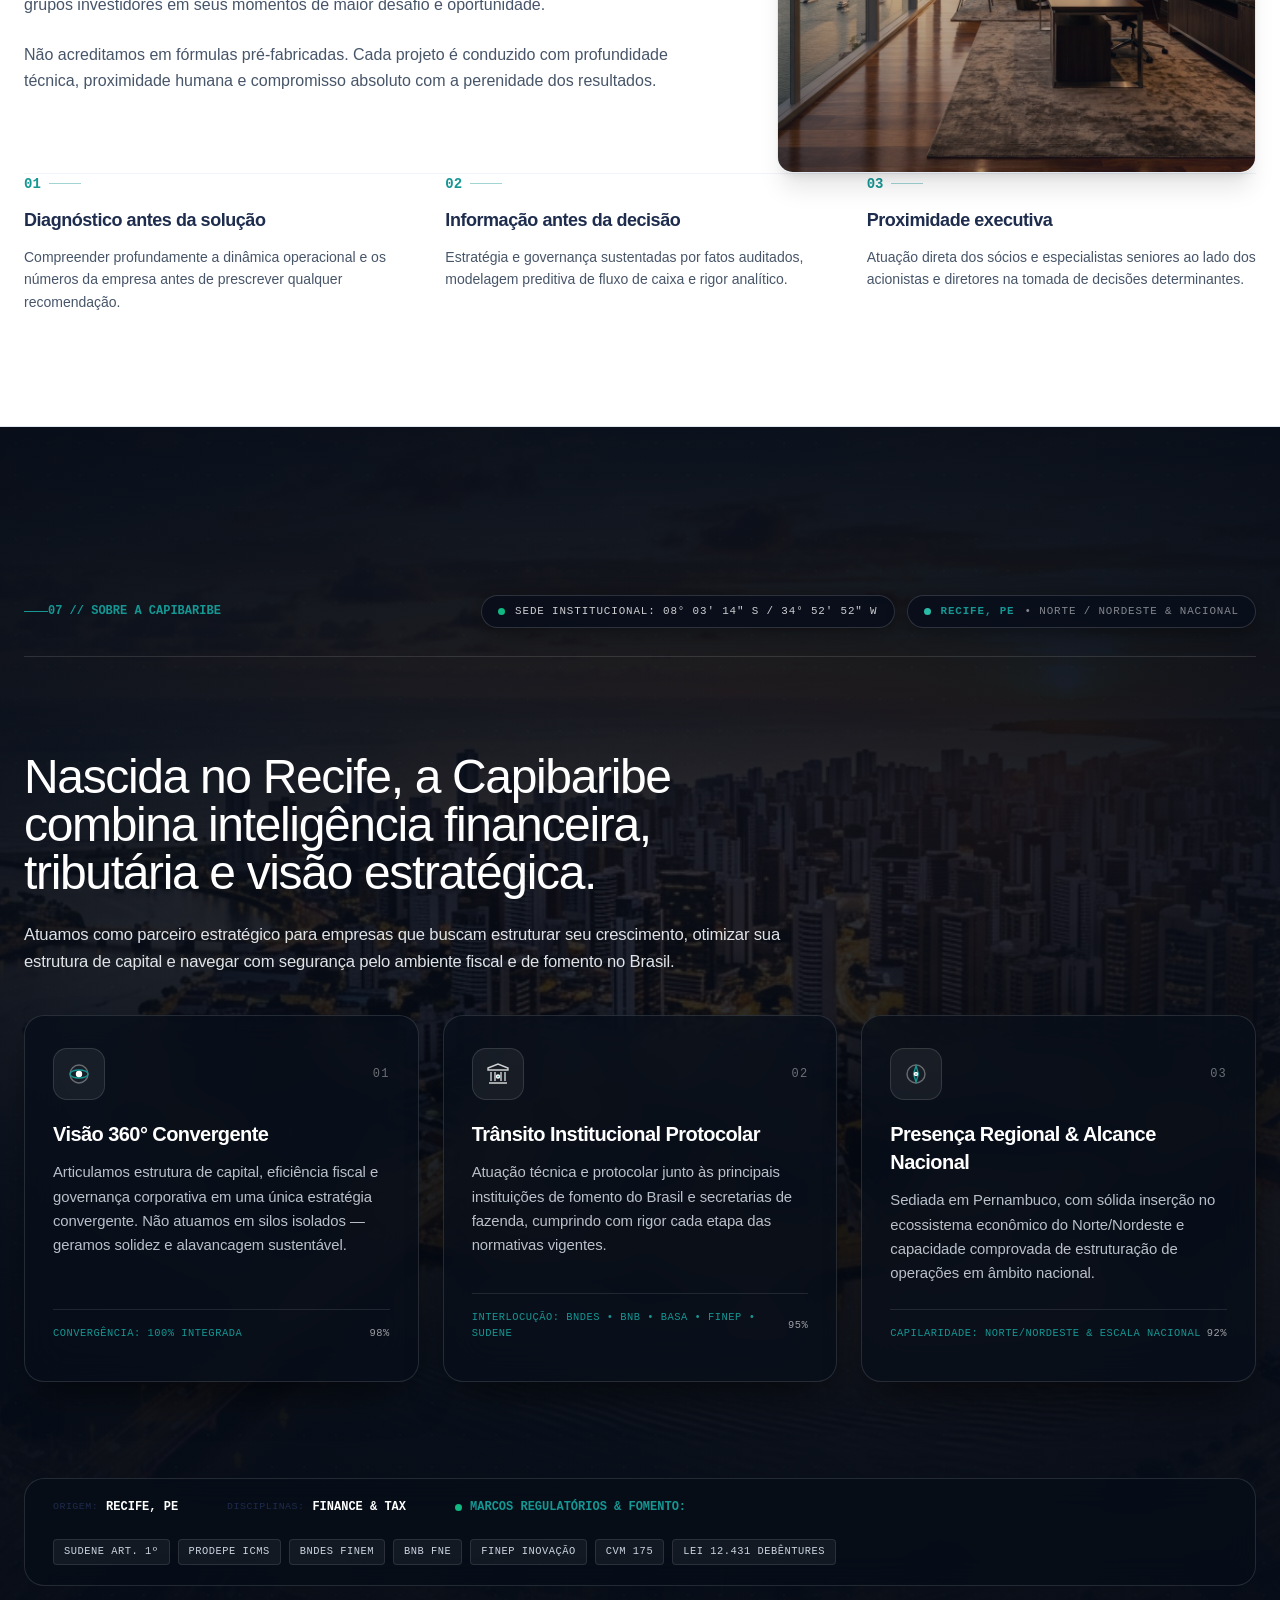
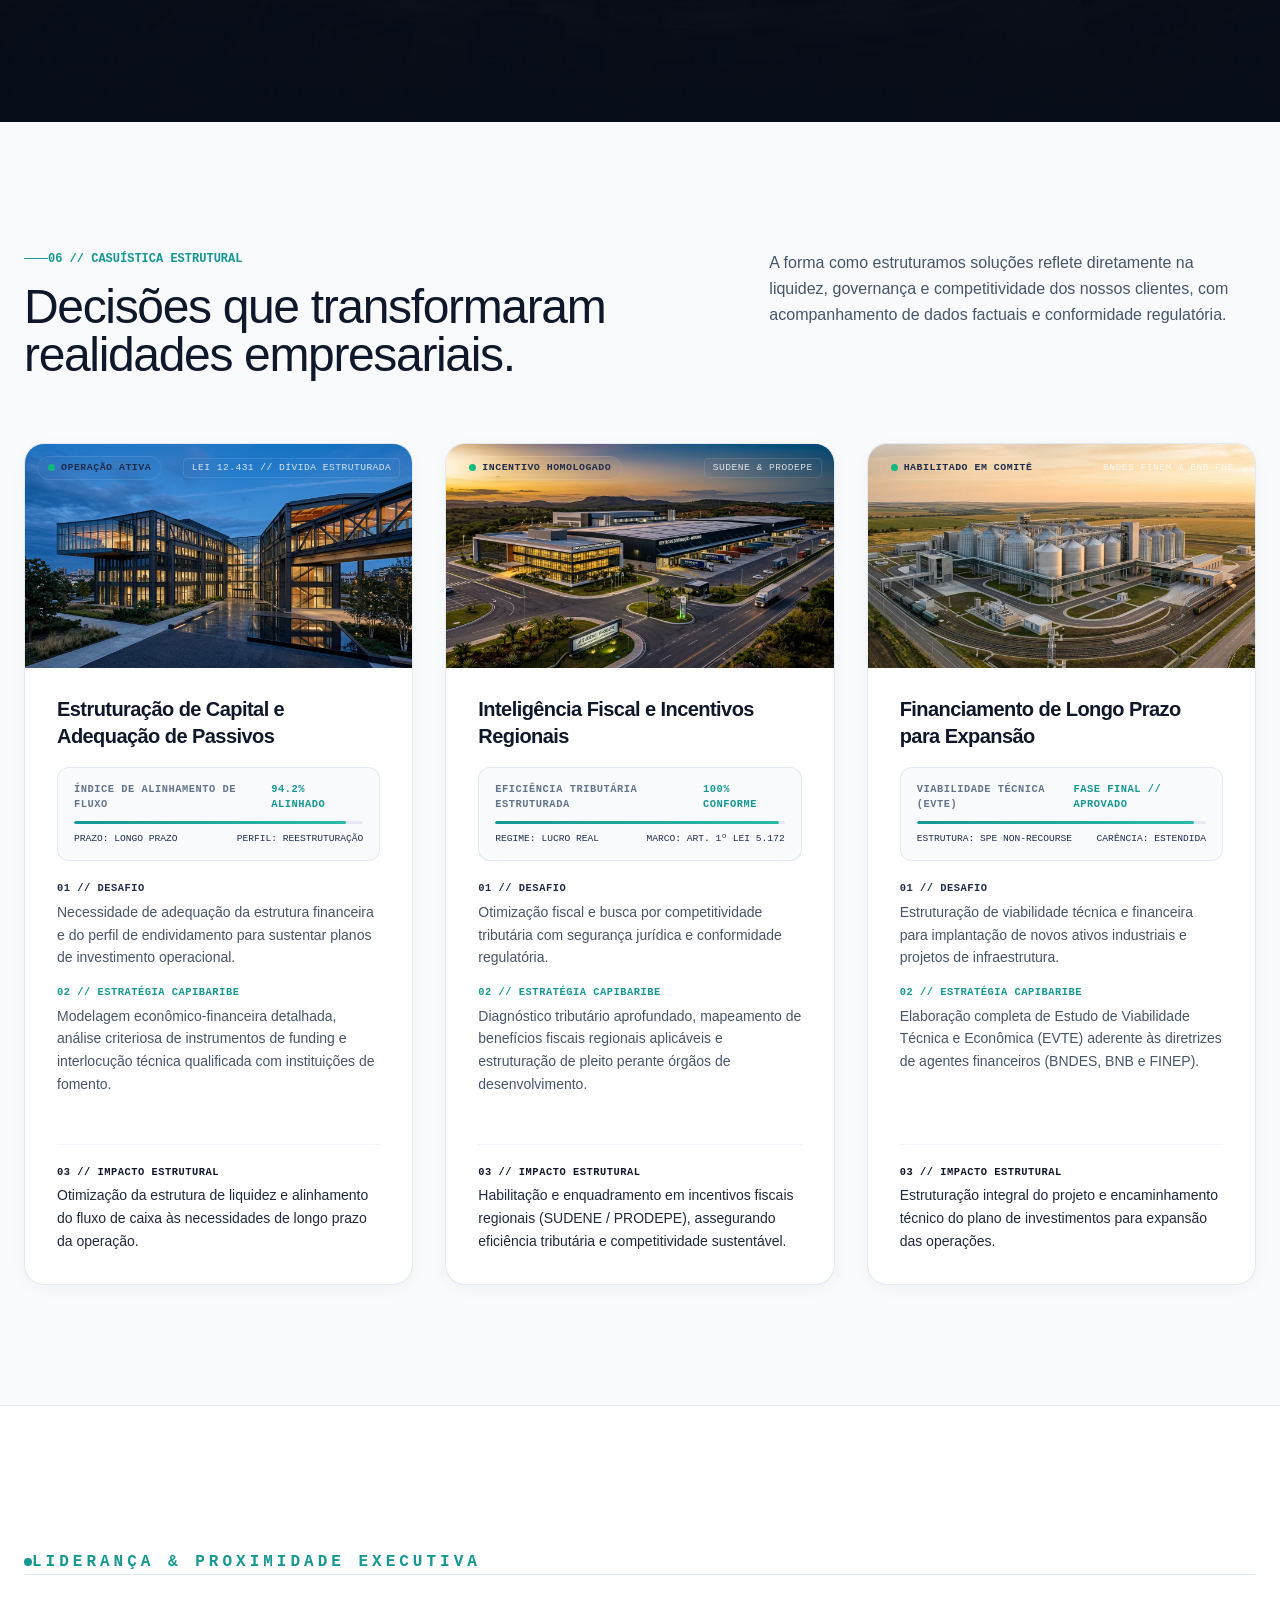
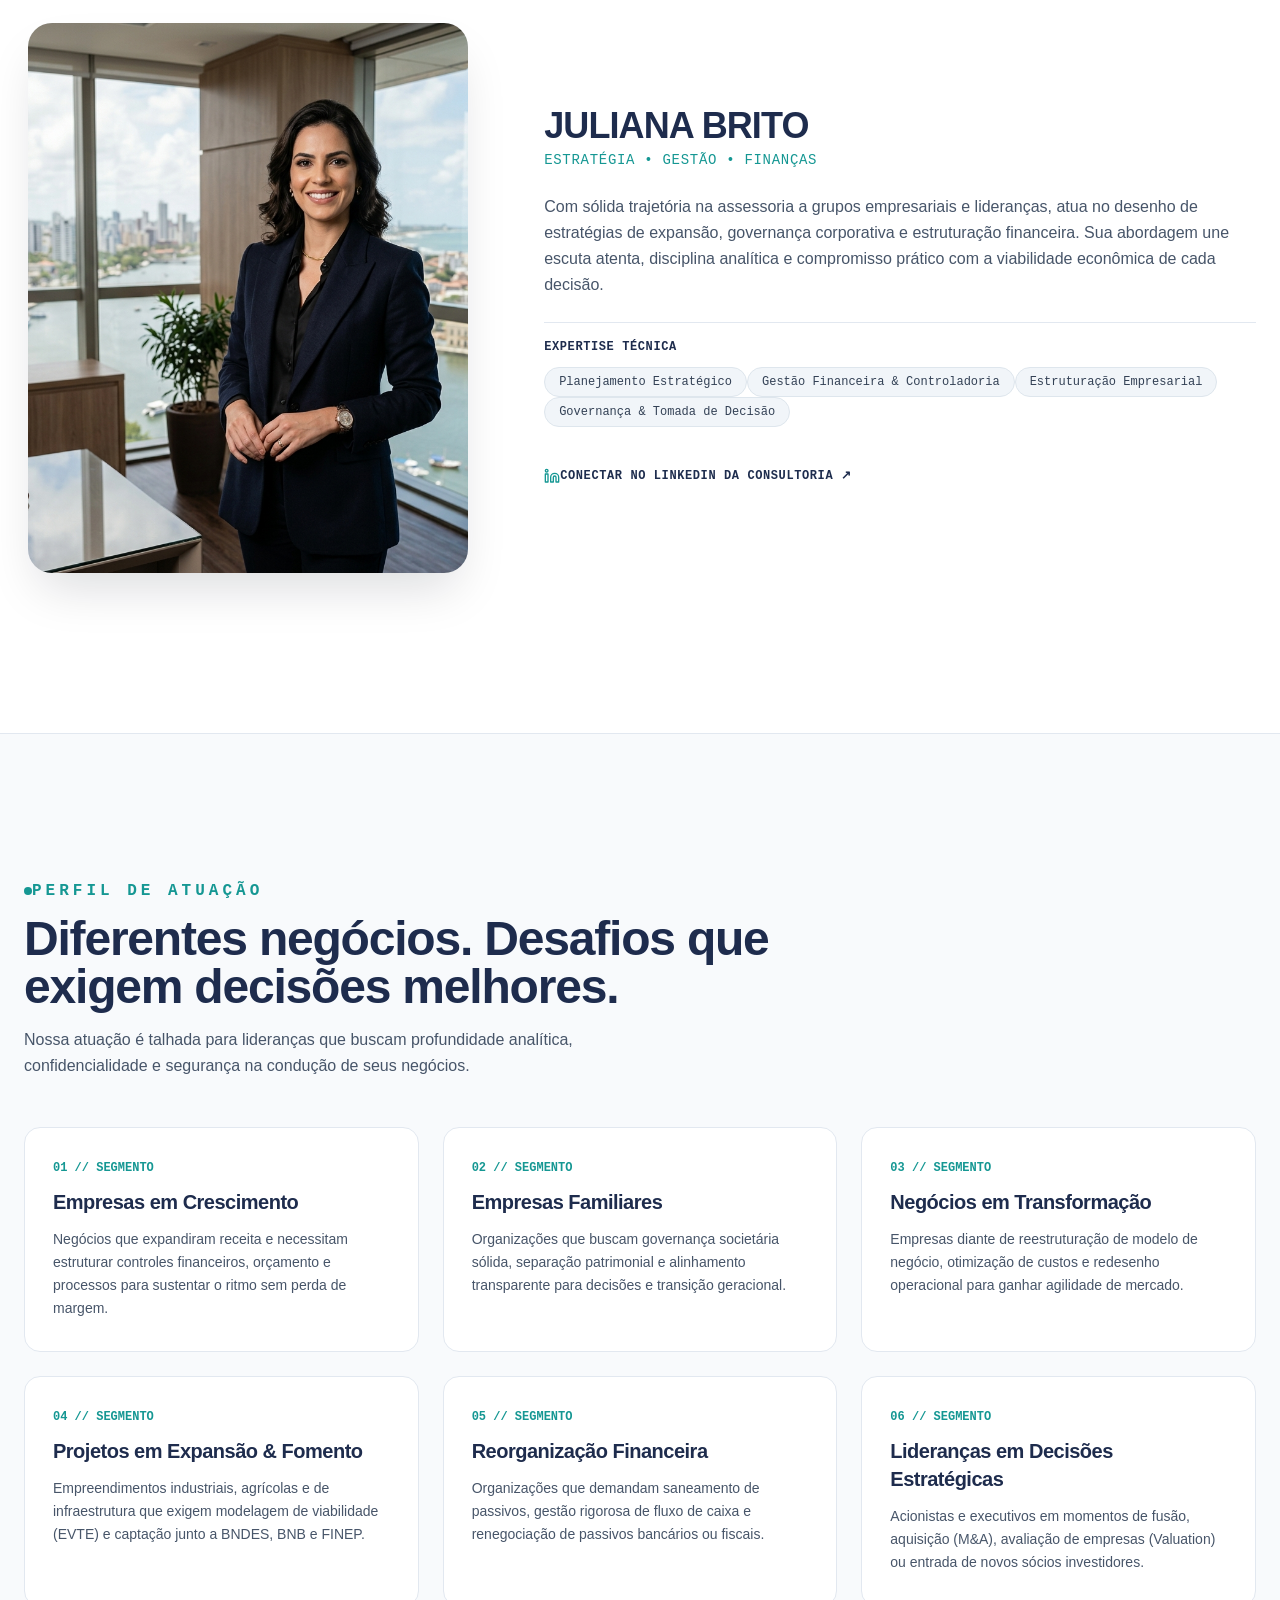
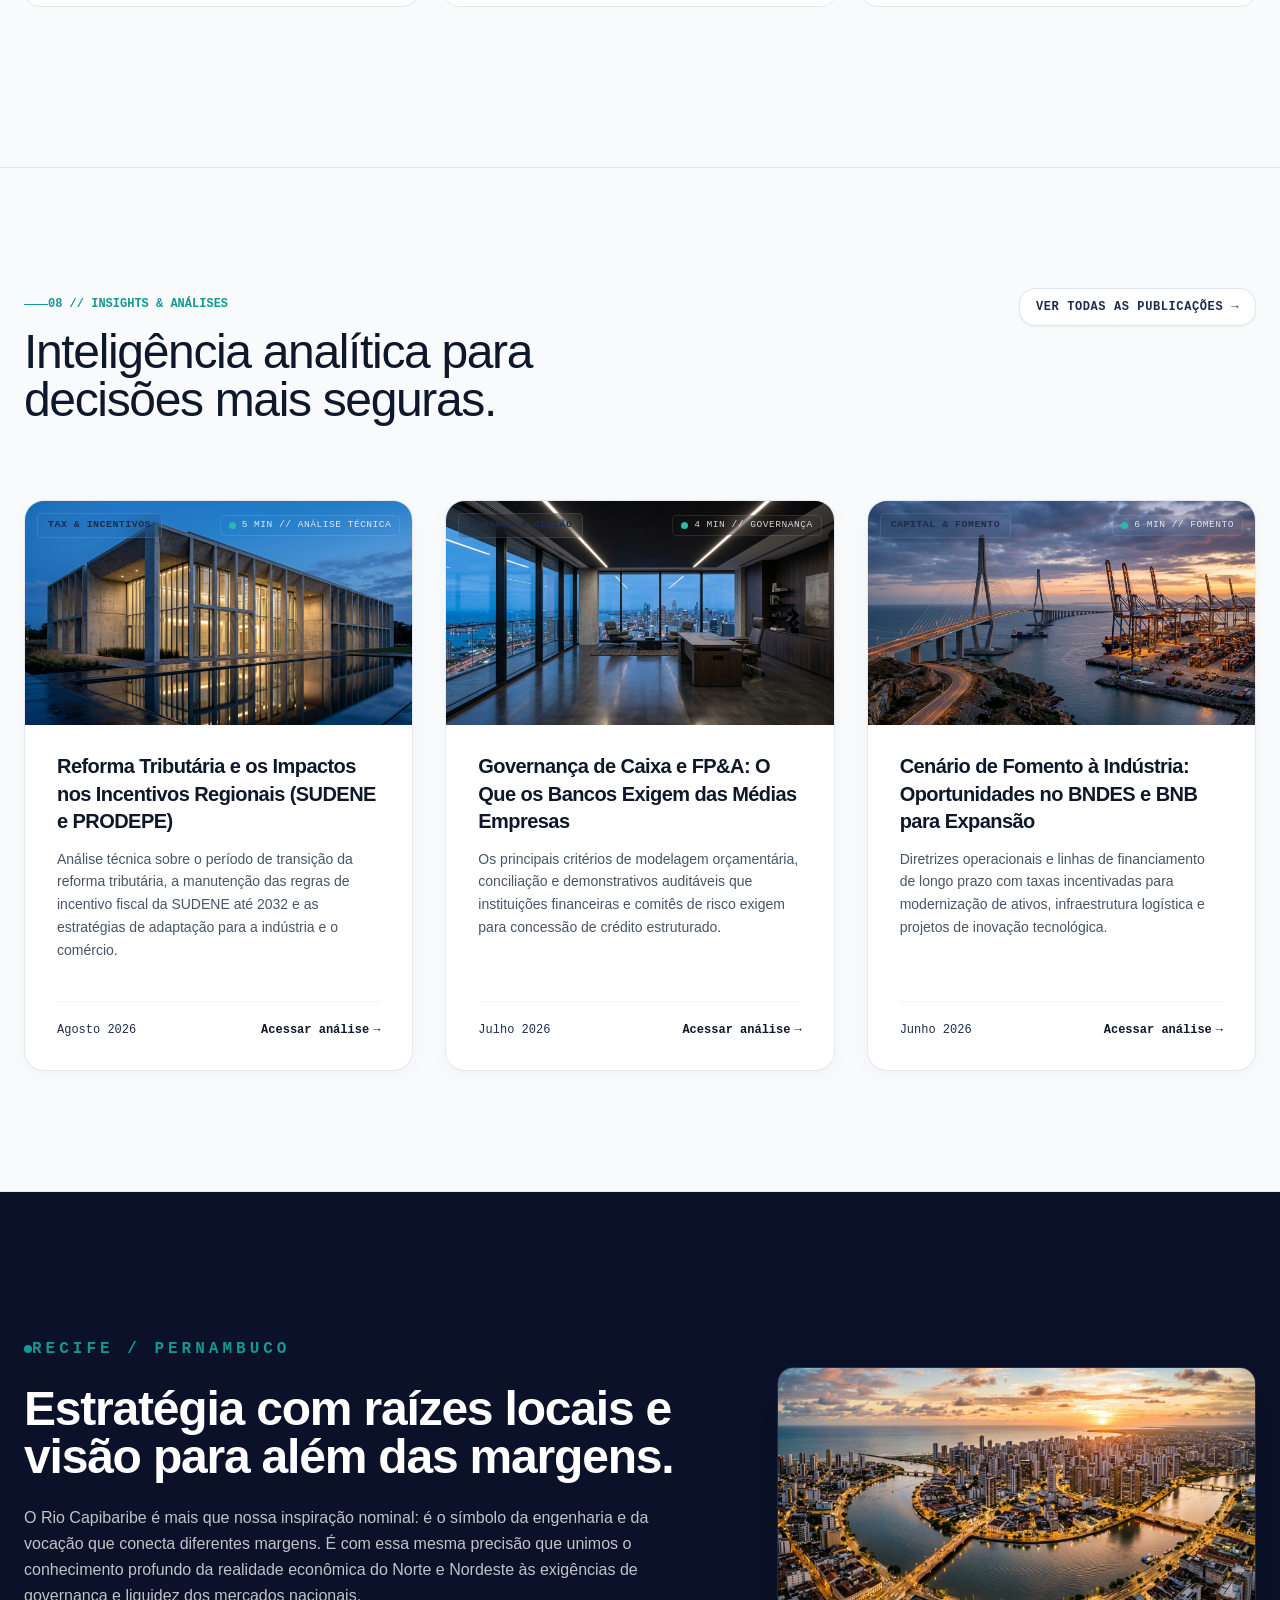
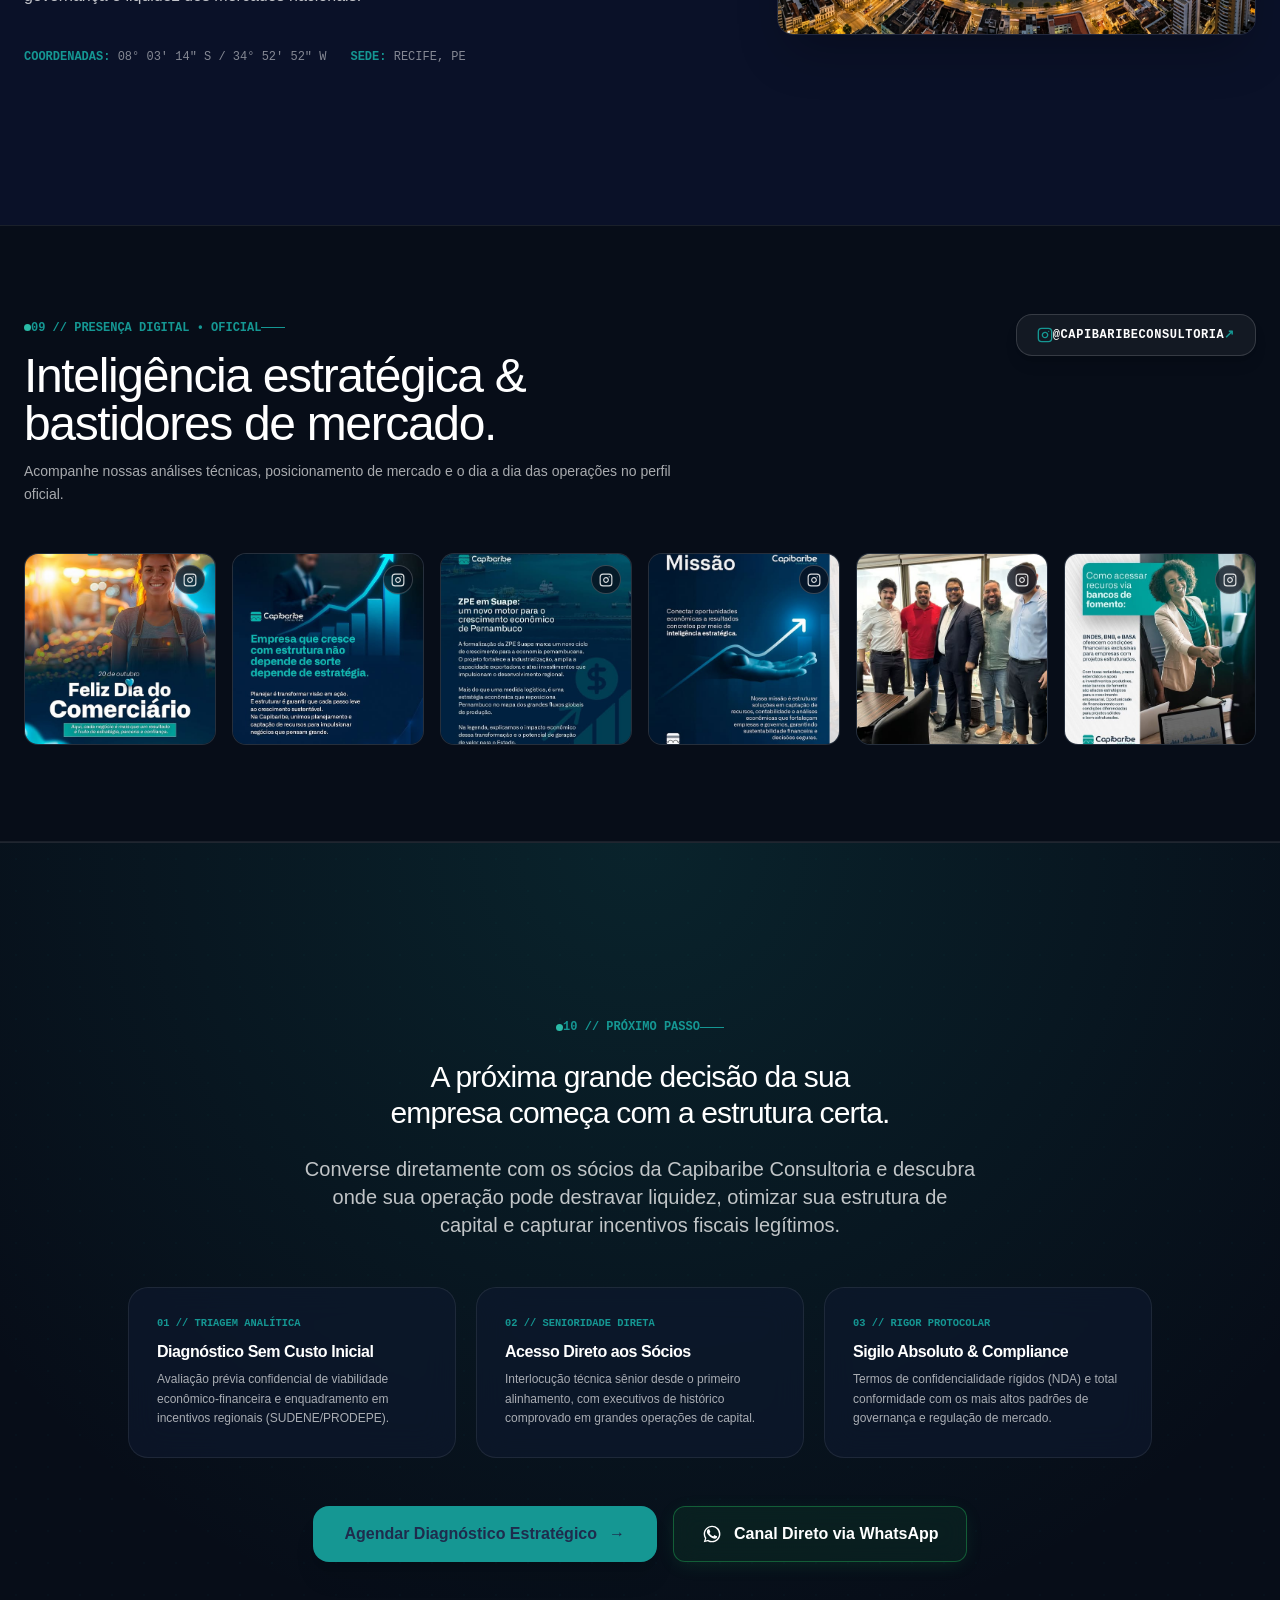
==== commit 5b2fc1e7: "feat(phase3): boutique positioning, authority, 13 sections and refined megamenu" ====
--- a/index.html
+++ b/index.html
@@ -4,21 +4,99 @@
   <meta charset="utf-8" />
   <base href="/" />
   <meta name="viewport" content="width=device-width, initial-scale=1.0, viewport-fit=cover" />
-  <meta name="theme-color" content="#1E2D4E" />
-  <title>Capibaribe Consultoria</title>
-  <meta name="description" content="Capibaribe Consultoria — Assessoria Financeira e Inteligência Tributária." />
-  <meta property="og:title" content="Capibaribe Consultoria" />
-  <meta property="og:description" content="Capibaribe Consultoria — Assessoria Financeira e Inteligência Tributária." />
+  <meta name="theme-color" content="#070D18" />
+  <title>Capibaribe Consultoria — Boutique de Estratégia, Finanças e Gestão</title>
+  <meta name="description" content="Boutique de estratégia, finanças e gestão empresarial em Recife. Conhecimento, inteligência tributária e governança financeira para transformar complexidade em decisões eficientes." />
+  <meta name="robots" content="index, follow, max-image-preview:large, max-snippet:-1, max-video-preview:-1" />
+  
+  <!-- Canonical -->
+  <link rel="canonical" href="https://www.capibaribeconsultoria.com.br/" />
+  
+  <!-- Favicons & Apple Touch -->
+  <link rel="icon" type="image/svg+xml" href="/public/media/favicon.svg" />
+  <link rel="apple-touch-icon" href="/images/clients/Icon.png" />
+  
+  <!-- Open Graph / Facebook / LinkedIn / WhatsApp -->
   <meta property="og:type" content="website" />
   <meta property="og:url" content="https://www.capibaribeconsultoria.com.br/" />
+  <meta property="og:site_name" content="Capibaribe Consultoria" />
+  <meta property="og:locale" content="pt_BR" />
+  <meta property="og:title" content="Capibaribe Consultoria — Boutique de Estratégia, Finanças e Gestão" />
+  <meta property="og:description" content="Boutique de estratégia, finanças e gestão empresarial em Recife. Conhecimento, inteligência tributária e governança financeira para transformar complexidade em decisões eficientes." />
+  <meta property="og:image" content="https://www.capibaribeconsultoria.com.br/images/hero_recife_opcao_b.jpg" />
+  <meta property="og:image:width" content="1920" />
+  <meta property="og:image:height" content="1080" />
+  <meta property="og:image:alt" content="Capibaribe Consultoria — Estratégia para decisões que movem empresas" />
   
+  <!-- Twitter / X Cards -->
+  <meta name="twitter:card" content="summary_large_image" />
+  <meta name="twitter:title" content="Capibaribe Consultoria — Boutique de Estratégia, Finanças e Gestão" />
+  <meta name="twitter:description" content="Boutique de estratégia, finanças e gestão empresarial em Recife. Conhecimento, inteligência tributária e governança financeira." />
+  <meta name="twitter:image" content="https://www.capibaribeconsultoria.com.br/images/hero_recife_opcao_b.jpg" />
+  
+  <!-- Structured Data / JSON-LD -->
+  <script type="application/ld+json">
+  {
+    "@context": "https://schema.org",
+    "@graph": [
+      {
+        "@type": ["Organization", "ProfessionalService"],
+        "@id": "https://www.capibaribeconsultoria.com.br/#organization",
+        "name": "Capibaribe Consultoria",
+        "alternateName": "Capibaribe Consultoria e Planejamento",
+        "url": "https://www.capibaribeconsultoria.com.br/",
+        "logo": "https://www.capibaribeconsultoria.com.br/images/bbac2ba5a_MARCA.png",
+        "image": "https://www.capibaribeconsultoria.com.br/images/hero_recife_opcao_b.jpg",
+        "description": "Boutique de estratégia, finanças e gestão empresarial. Conhecimento e inteligência técnica para apoiar lideranças em decisões complexas.",
+        "telephone": "+55-81-97340-0191",
+        "email": "contato@capibaribe.consultoria",
+        "address": {
+          "@type": "PostalAddress",
+          "addressLocality": "Recife",
+          "addressRegion": "PE",
+          "addressCountry": "BR"
+        },
+        "geo": {
+          "@type": "GeoCoordinates",
+          "latitude": -8.053889,
+          "longitude": -34.881111
+        },
+        "areaServed": [
+          { "@type": "AdministrativeArea", "name": "Norte" },
+          { "@type": "AdministrativeArea", "name": "Nordeste" },
+          { "@type": "Country", "name": "Brasil" }
+        ],
+        "sameAs": [
+          "https://br.linkedin.com/company/capibaribe-consultoria-e-planejamento",
+          "https://www.instagram.com/capibaribeconsultoria/"
+        ]
+      },
+      {
+        "@type": "Person",
+        "@id": "https://www.capibaribeconsultoria.com.br/#juliana-brito",
+        "name": "Juliana Brito",
+        "jobTitle": "Sócia & Consultora Estratégica",
+        "worksFor": { "@id": "https://www.capibaribeconsultoria.com.br/#organization" },
+        "knowsAbout": ["Planejamento Estratégico", "Gestão Financeira", "Estruturação Empresarial", "Eficiência Tributária"]
+      },
+      {
+        "@type": "WebSite",
+        "@id": "https://www.capibaribeconsultoria.com.br/#website",
+        "url": "https://www.capibaribeconsultoria.com.br/",
+        "name": "Capibaribe Consultoria",
+        "publisher": { "@id": "https://www.capibaribeconsultoria.com.br/#organization" }
+      }
+    ]
+  }
+  </script>
+
   <!-- Fonts: Plus Jakarta Sans, Inter, JetBrains Mono -->
   <link rel="preconnect" href="https://fonts.googleapis.com" />
   <link rel="preconnect" href="https://fonts.gstatic.com" crossorigin />
   <link href="https://fonts.googleapis.com/css2?family=Inter:wght@300;400;500;600;700;800;900&family=JetBrains+Mono:wght@400;500;600;700&family=Plus+Jakarta+Sans:wght@400;500;600;700;800&display=swap" rel="stylesheet" />
   
-  <!-- Production CSS (Local, zero CDN dependency) with cache buster -->
-  <link rel="stylesheet" href="/styles.css?v=20260908_phase14" />
+  <!-- Production CSS with cache buster -->
+  <link rel="stylesheet" href="/styles.css?v=20260908_phase3_sprint1to3" />
 </head>
 <body>
   <div id="root"></div>
@@ -28,6 +106,6 @@
       "imports": {}
     }
   </script>
-  <script src="/bundle.js?v=20260908_phase14"></script>
+  <script src="/bundle.js?v=20260908_phase3_sprint1to3"></script>
 </body>
 </html>
--- a/styles.css
+++ b/styles.css
@@ -40,7 +40,7 @@
   top: calc(100% + 12px);
   left: 50%;
   transform: translateX(-50%);
-  width: 820px;
+  width: 980px;
   max-width: calc(100vw - 32px);
   background-color: rgba(11, 19, 34, 0.98);
   backdrop-filter: blur(24px);
@@ -1940,3 +1940,257 @@
 }
 
 
+
+
+/* ========================================================
+   FASE 3: BOUTIQUE EDITORIAL — ESTRATÉGIA, FINANÇAS & GESTÃO
+   ======================================================== */
+
+/* 1. Vision & Manifesto Editorial */
+.vision-section {
+  position: relative;
+  background-color: #FFFFFF;
+  padding: 7rem 0 8rem;
+  border-bottom: 1px solid #E2E8F0;
+}
+@media (min-width: 768px) {
+  .vision-section {
+    padding: 9rem 0 10rem;
+  }
+}
+.vision-tagline {
+  font-family: "JetBrains Mono", monospace;
+  font-size: 0.72rem;
+  letter-spacing: 0.28em;
+  text-transform: uppercase;
+  color: #159793;
+  font-weight: 600;
+  display: inline-flex;
+  align-items: center;
+  gap: 0.5rem;
+}
+.vision-headline {
+  font-family: "Inter", -apple-system, BlinkMacSystemFont, sans-serif;
+  font-size: clamp(2.1rem, 4.2vw, 3.6rem);
+  line-height: 1.14;
+  letter-spacing: -0.035em;
+  font-weight: 600;
+  color: #070D18;
+}
+.vision-body {
+  font-size: clamp(1.1rem, 1.8vw, 1.35rem);
+  line-height: 1.7;
+  color: #475569;
+  font-weight: 300;
+}
+
+/* 2. Soluções Estratégicas (Camada Superior Editorial) */
+.solucoes-editorial-section {
+  background-color: #F8FAFC;
+  padding: 6rem 0 7rem;
+  border-bottom: 1px solid #E2E8F0;
+}
+@media (min-width: 768px) {
+  .solucoes-editorial-section {
+    padding: 8rem 0 9rem;
+  }
+}
+.solucao-row-card {
+  background: #FFFFFF;
+  border: 1px solid #E2E8F0;
+  border-radius: 1.25rem;
+  padding: 2.25rem;
+  transition: all 0.3s cubic-bezier(0.16, 1, 0.3, 1);
+  display: flex;
+  flex-direction: column;
+  justify-content: space-between;
+}
+.solucao-row-card:hover {
+  border-color: rgba(21, 151, 147, 0.6);
+  box-shadow: 0 20px 40px -15px rgba(7, 13, 24, 0.08);
+  transform: translateY(-3px);
+}
+
+/* 3. Abordagem Capibaribe */
+.abordagem-section {
+  background-color: #070D18;
+  color: #FFFFFF;
+  padding: 7rem 0 8rem;
+  position: relative;
+  overflow: hidden;
+}
+@media (min-width: 768px) {
+  .abordagem-section {
+    padding: 9rem 0 10rem;
+  }
+}
+.abordagem-step-card {
+  background: rgba(255, 255, 255, 0.03);
+  border: 1px solid rgba(255, 255, 255, 0.08);
+  border-radius: 1rem;
+  padding: 2.25rem 1.75rem;
+  transition: all 0.3s ease;
+}
+.abordagem-step-card:hover {
+  background: rgba(255, 255, 255, 0.06);
+  border-color: rgba(21, 151, 147, 0.5);
+}
+
+/* 4. Pessoas & Liderança Executiva */
+.pessoas-section {
+  background-color: #FFFFFF;
+  padding: 7rem 0 8rem;
+  border-bottom: 1px solid #E2E8F0;
+}
+@media (min-width: 768px) {
+  .pessoas-section {
+    padding: 9rem 0 10rem;
+  }
+}
+.pessoa-portrait-wrapper {
+  position: relative;
+  border-radius: 1.5rem;
+  overflow: hidden;
+  box-shadow: 0 25px 50px -12px rgba(7, 13, 24, 0.15);
+  background-color: #F1F5F9;
+  width: 100%;
+  max-width: 440px;
+  margin: 0 auto;
+}
+.pessoa-portrait-wrapper img {
+  width: 100%;
+  height: 100%;
+  aspect-ratio: 4 / 5;
+  object-fit: cover;
+  object-position: top center;
+  display: block;
+}
+
+/* 5. Para Quem Trabalhamos */
+.para-quem-section {
+  background-color: #F8FAFC;
+  padding: 7rem 0 8rem;
+  border-bottom: 1px solid #E2E8F0;
+}
+@media (min-width: 768px) {
+  .para-quem-section {
+    padding: 9rem 0 10rem;
+  }
+}
+.para-quem-card {
+  background-color: #FFFFFF;
+  border: 1px solid #E2E8F0;
+  border-radius: 1rem;
+  padding: 2rem 1.75rem;
+  transition: all 0.3s ease;
+}
+.para-quem-card:hover {
+  border-color: rgba(21, 151, 147, 0.5);
+  box-shadow: 0 12px 28px -10px rgba(7, 13, 24, 0.06);
+  transform: translateY(-2px);
+}
+
+/* 6. Identidade Recife */
+.recife-section {
+  background-color: #0A1128;
+  color: #FFFFFF;
+  padding: 7rem 0 8rem;
+  position: relative;
+  overflow: hidden;
+}
+@media (min-width: 768px) {
+  .recife-section {
+    padding: 9rem 0 10rem;
+  }
+}
+
+/* 7. Megamenu 3 Colunas + Bloco Lateral */
+.megamenu-3col-panel {
+  position: absolute;
+  top: 100%;
+  left: 0;
+  width: 100%;
+  background: rgba(7, 13, 24, 0.96);
+  backdrop-filter: blur(20px);
+  -webkit-backdrop-filter: blur(20px);
+  border-top: 1px solid rgba(255, 255, 255, 0.08);
+  border-bottom: 1px solid rgba(21, 151, 147, 0.3);
+  box-shadow: 0 25px 60px rgba(0, 0, 0, 0.5);
+  padding: 2.5rem 0;
+  animation: fadeInDown 0.25s ease-out;
+}
+@keyframes fadeInDown {
+  from { opacity: 0; transform: translateY(-8px); }
+  to { opacity: 1; transform: translateY(0); }
+}
+
+.megamenu-phase3-grid {
+  display: grid;
+  grid-template-columns: 1fr 1.15fr 1.15fr 1.55fr;
+  gap: 2.25rem;
+  align-items: start;
+}
+.megamenu-side-editorial {
+  border-left: 1px solid rgba(255, 255, 255, 0.12);
+  padding-left: 1.75rem;
+  display: flex;
+  flex-direction: column;
+  justify-content: space-between;
+  height: 100%;
+}
+.megamenu-side-editorial a {
+  white-space: nowrap;
+  font-size: 0.7rem;
+  padding: 0.7rem 0.9rem;
+  letter-spacing: 0.04em;
+}
+
+/* ===================================================
+   FASE 3: GRIDS EDITORIAIS ROBUSTOS (DESKTOP & MOBILE)
+   =================================================== */
+
+@media (min-width: 1024px) {
+  .lg\:col-span-5 { grid-column: span 5 / span 5; }
+  .lg\:col-span-6 { grid-column: span 6 / span 6; }
+  .lg\:col-span-7 { grid-column: span 7 / span 7; }
+}
+
+.editorial-grid-7-5 {
+  display: grid;
+  grid-template-columns: 1fr;
+  gap: 2.5rem;
+  align-items: center;
+}
+@media (min-width: 1024px) {
+  .editorial-grid-7-5 {
+    grid-template-columns: 1.35fr 0.95fr;
+    gap: 4.5rem;
+  }
+}
+
+.editorial-grid-5-7 {
+  display: grid;
+  grid-template-columns: 1fr;
+  gap: 2.5rem;
+  align-items: center;
+}
+@media (min-width: 1024px) {
+  .editorial-grid-5-7 {
+    grid-template-columns: 0.85fr 1.35fr;
+    gap: 4.5rem;
+  }
+}
+
+.editorial-grid-8-4 {
+  display: grid;
+  grid-template-columns: 1fr;
+  gap: 2.5rem;
+  align-items: start;
+}
+@media (min-width: 1024px) {
+  .editorial-grid-8-4 {
+    grid-template-columns: 1.4fr 0.85fr;
+    gap: 4.5rem;
+  }
+}
+
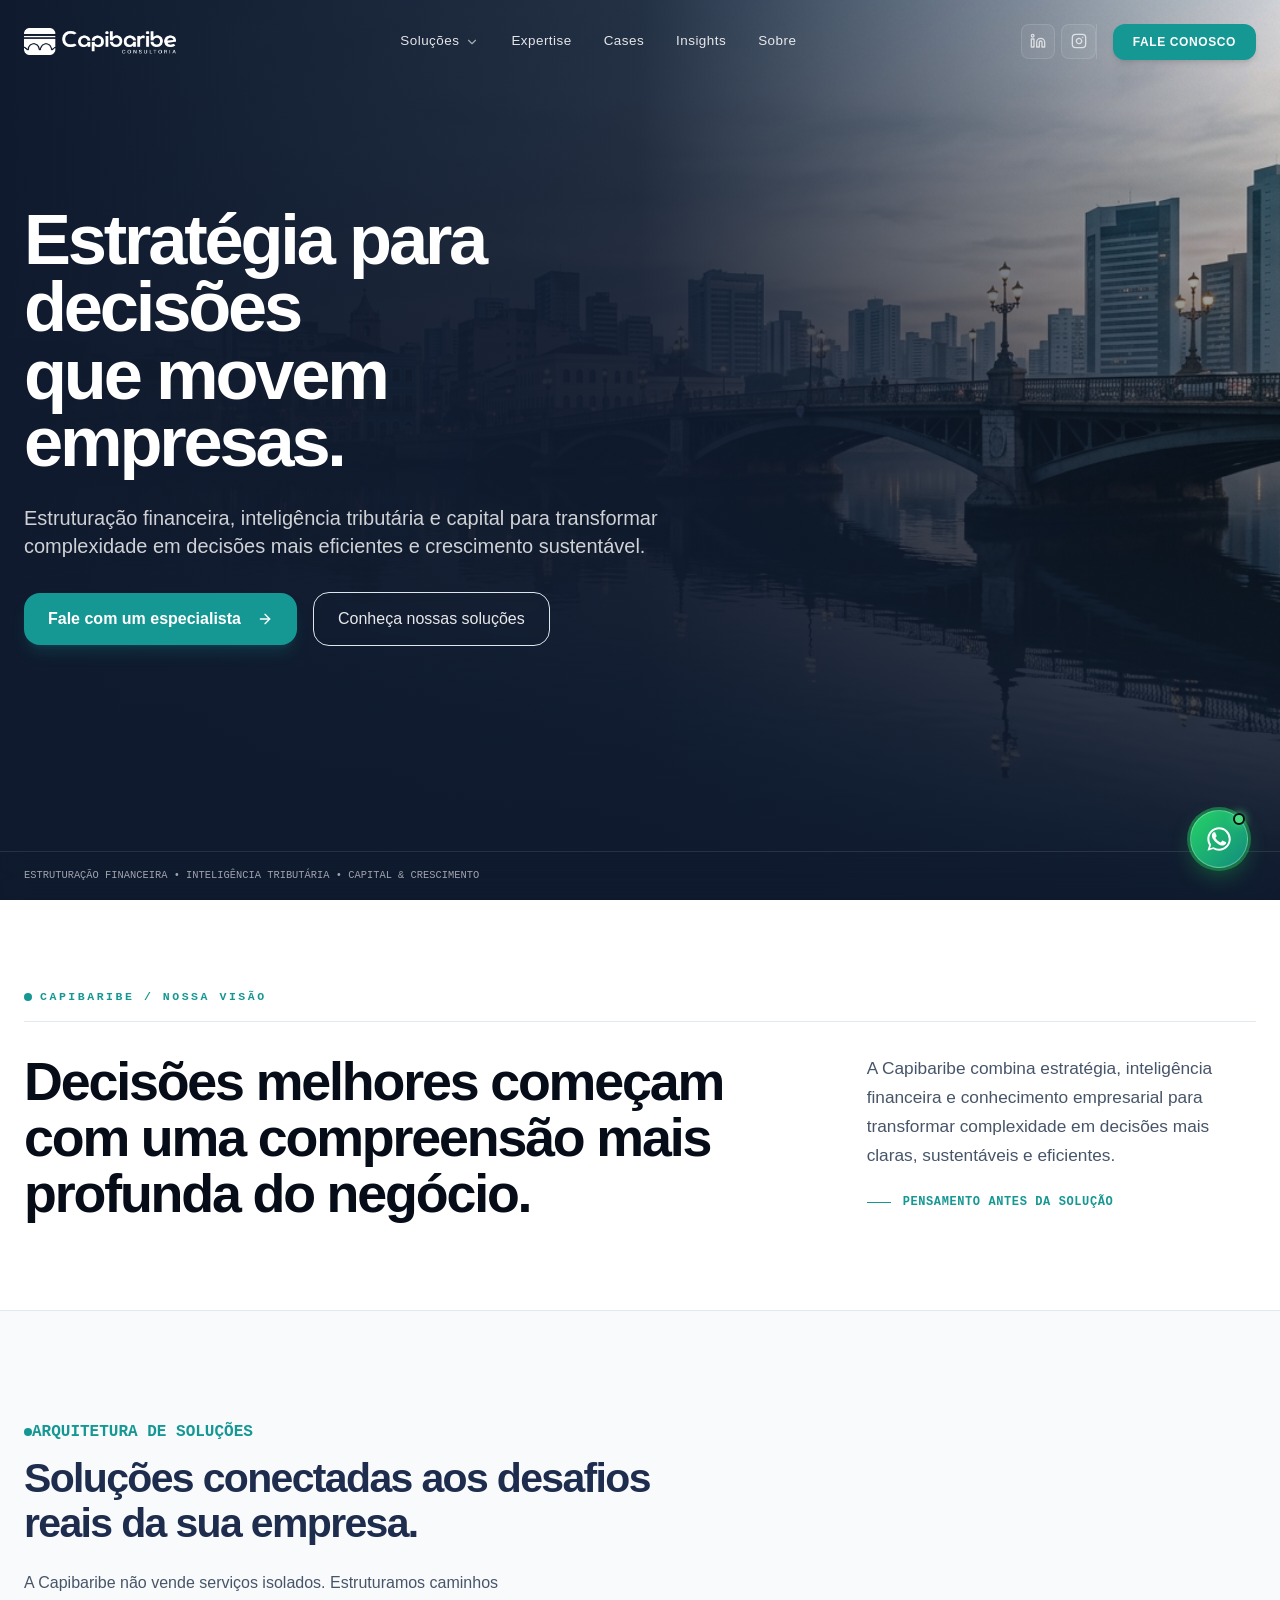
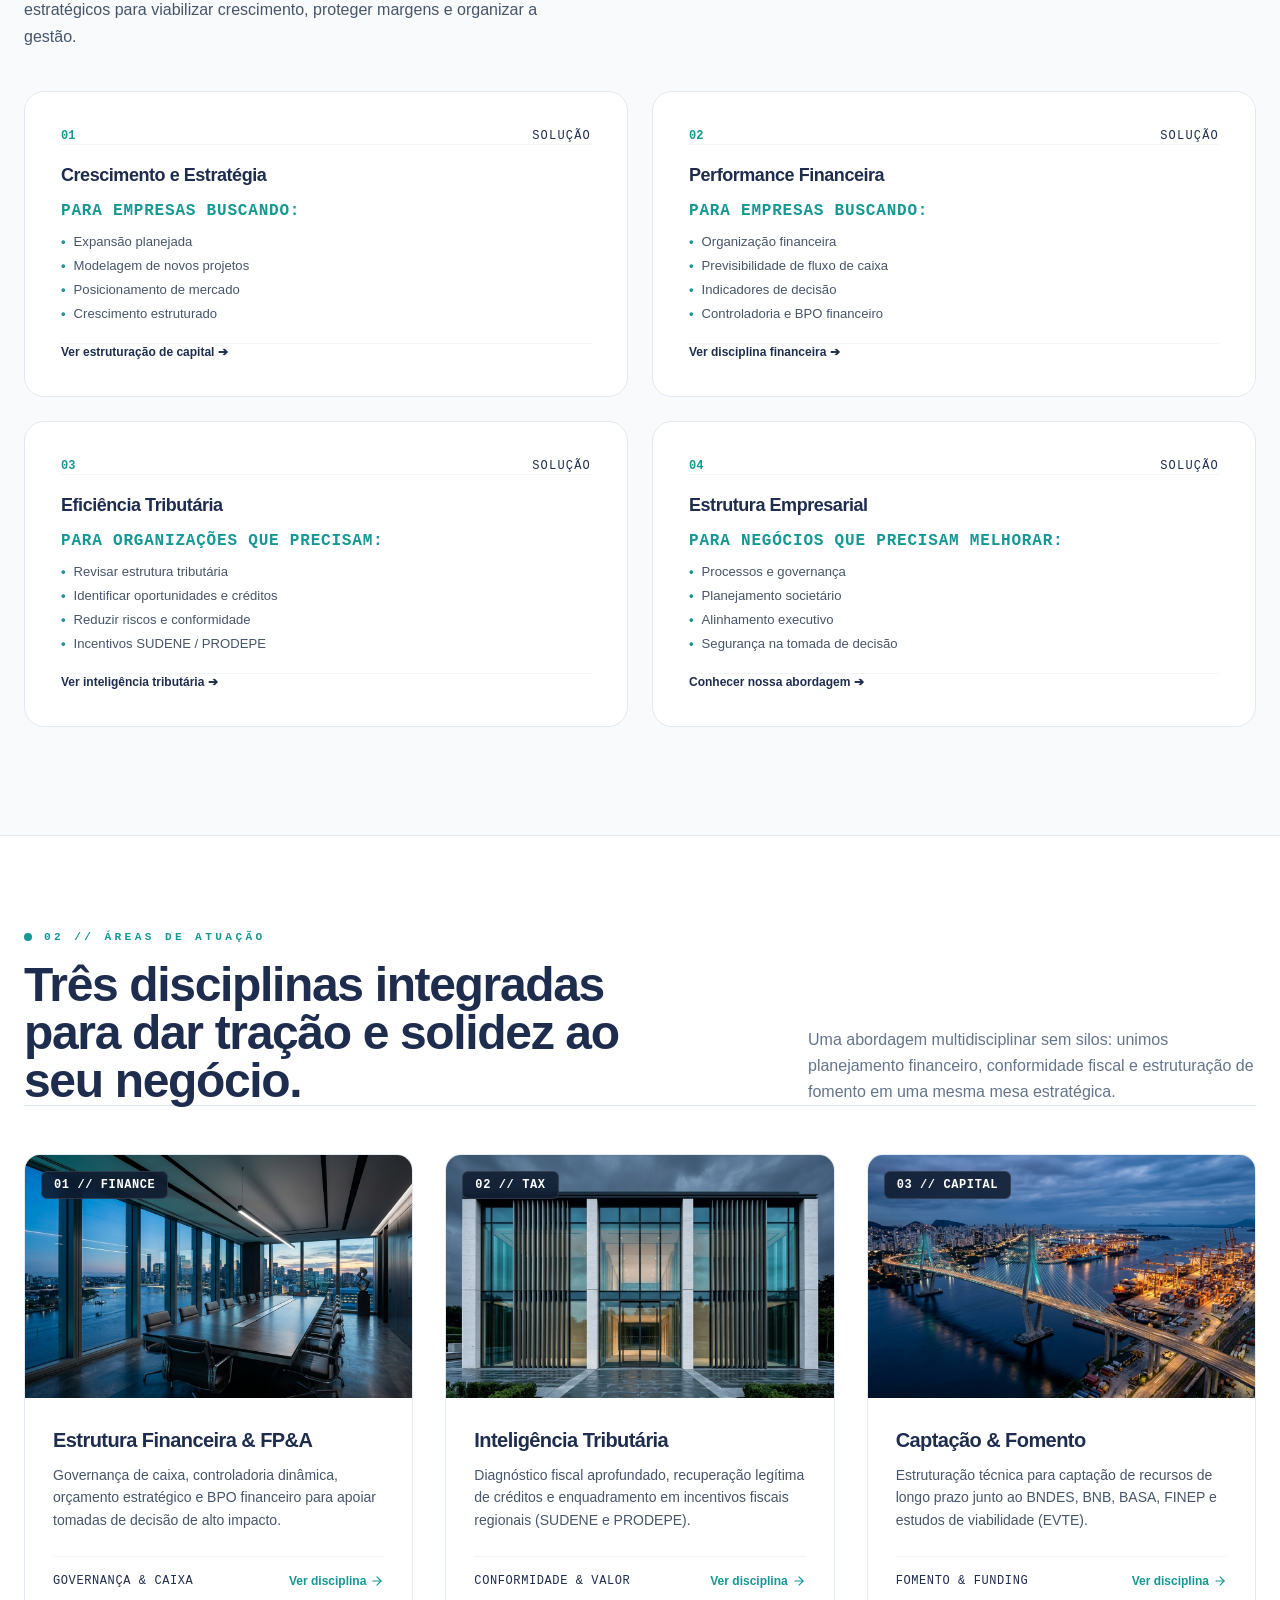
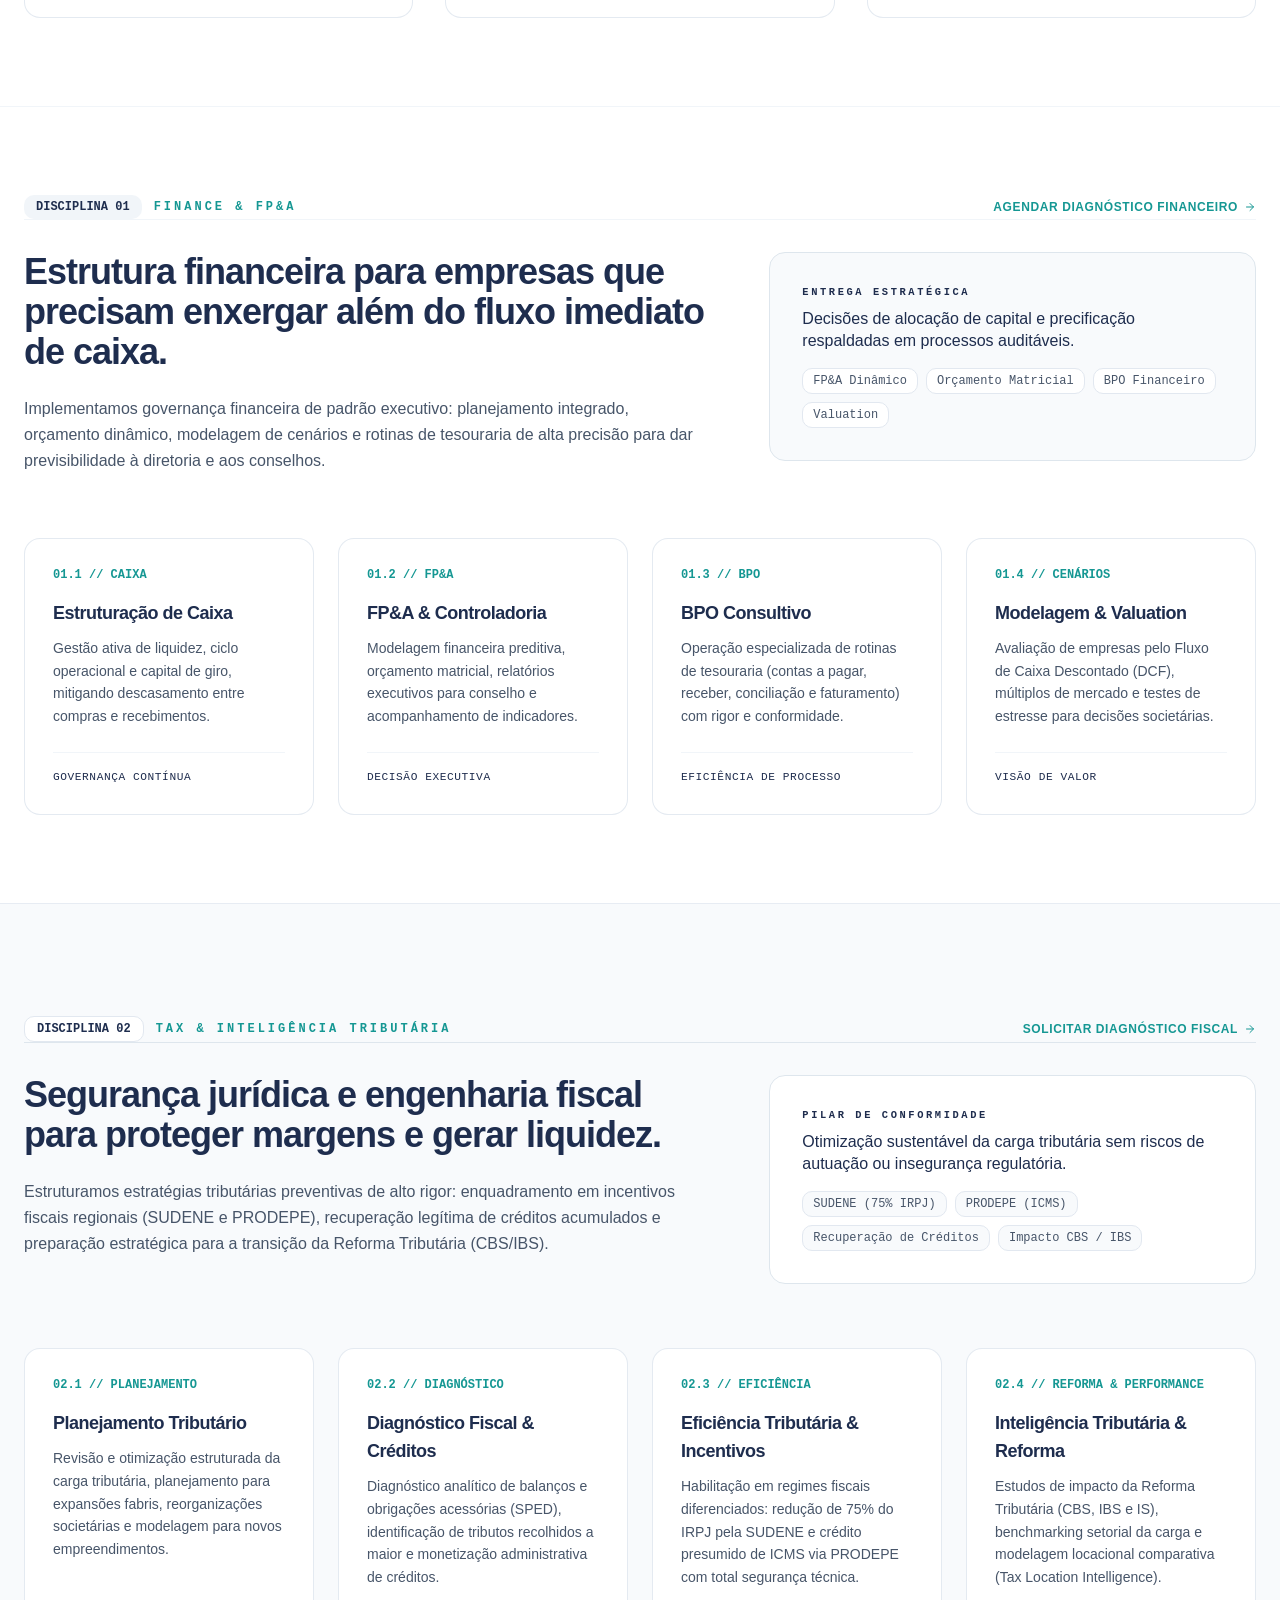
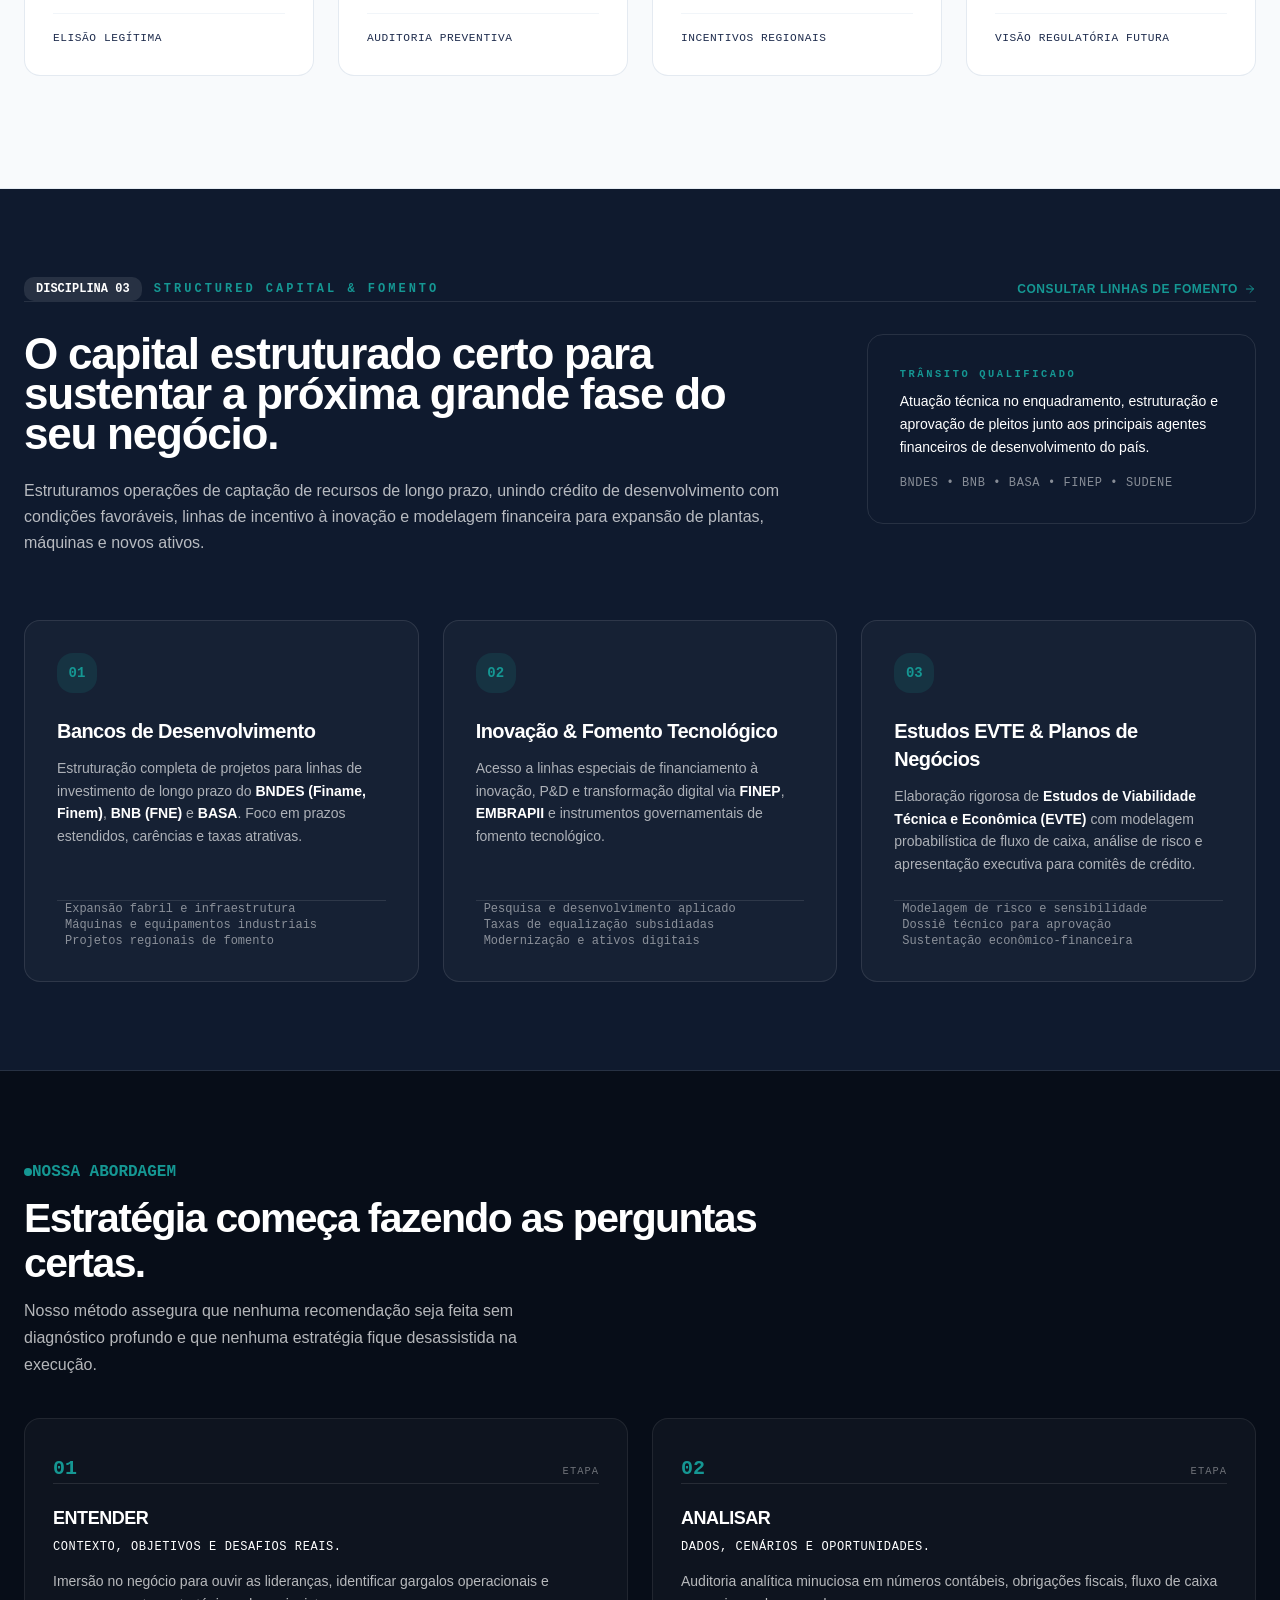
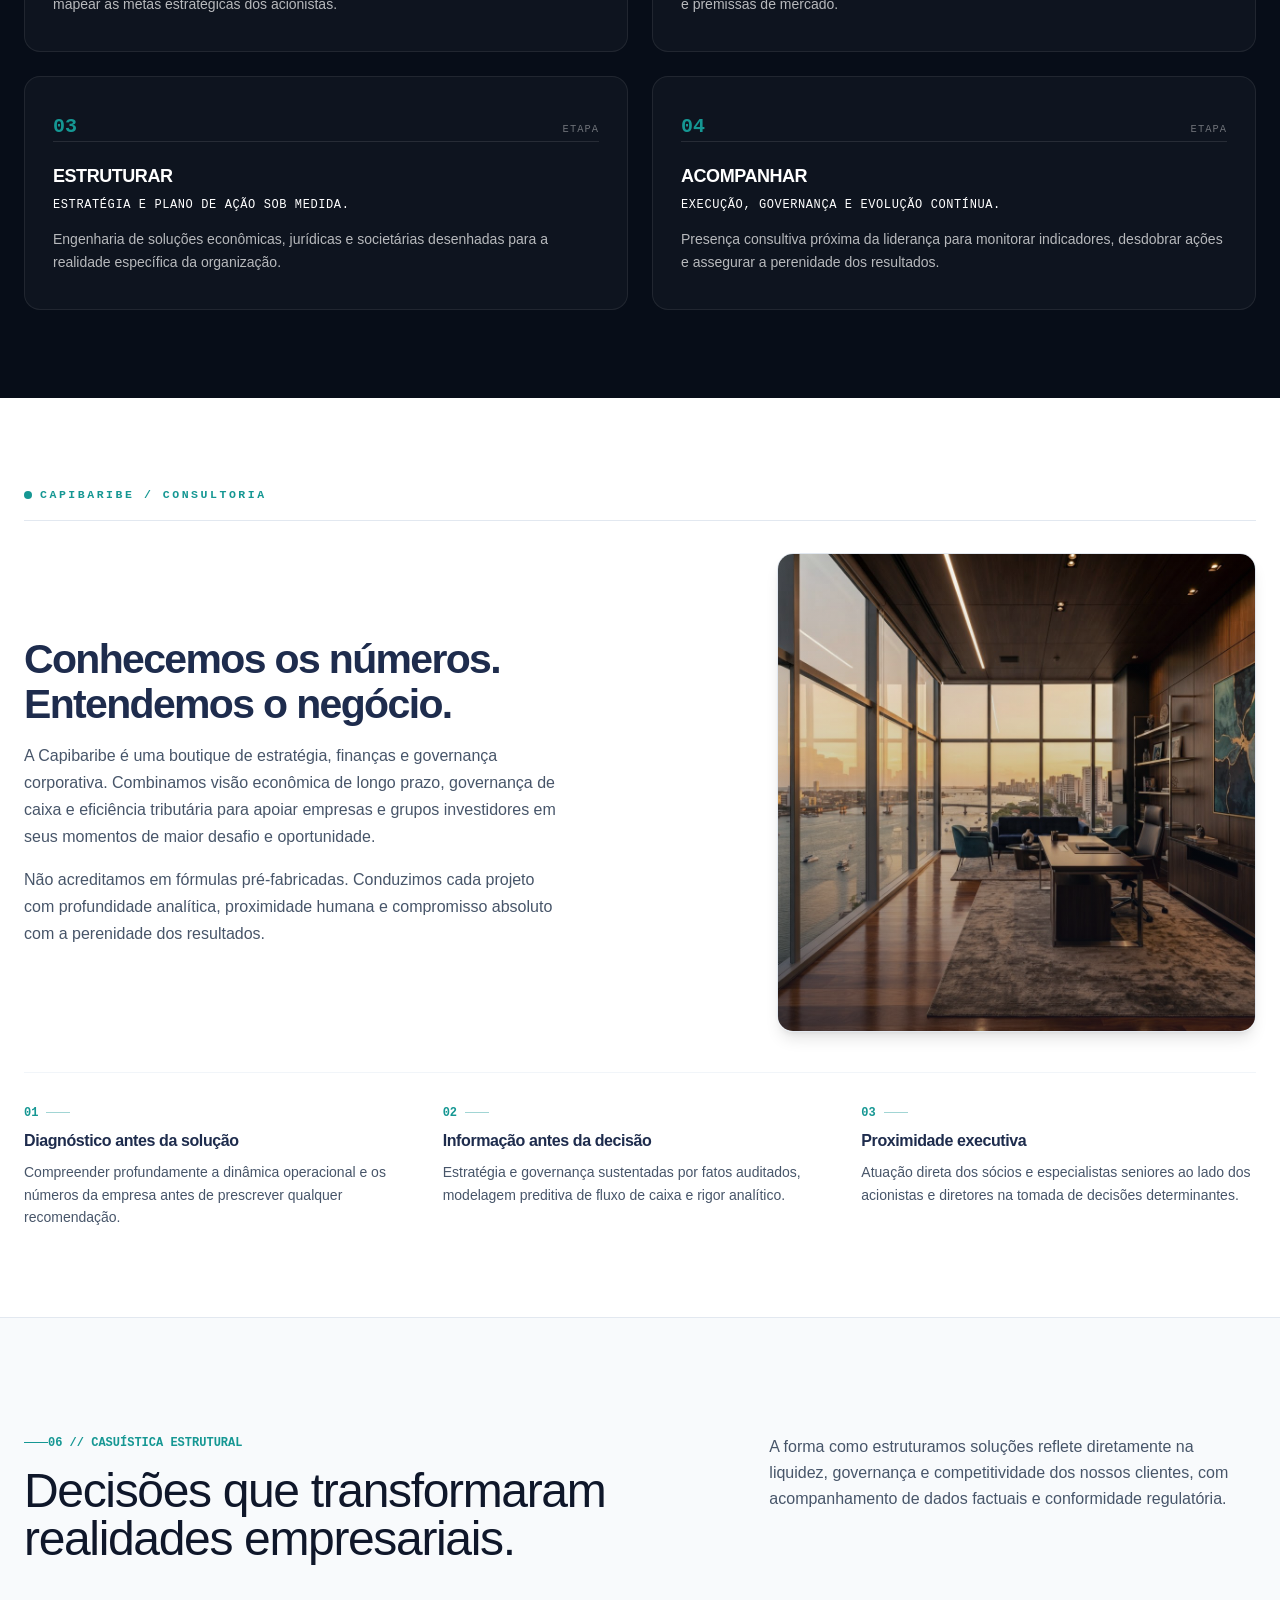
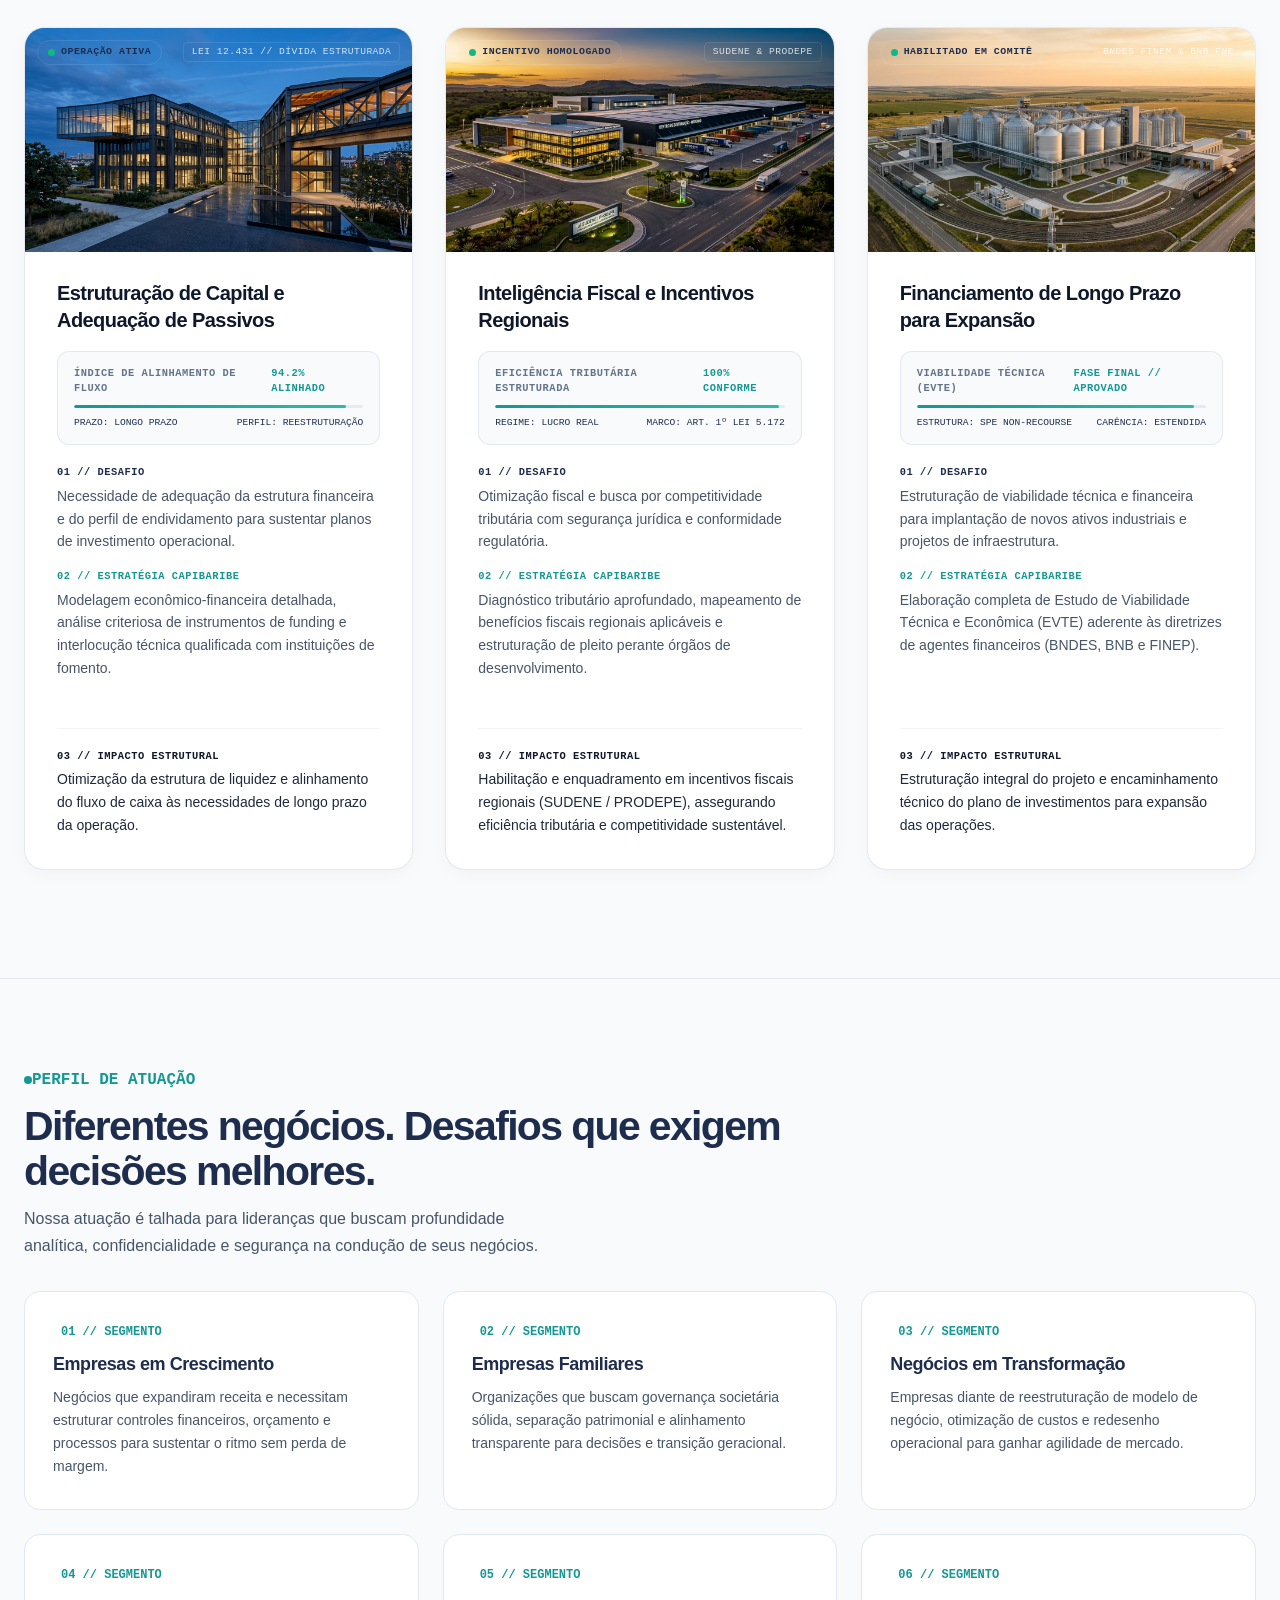
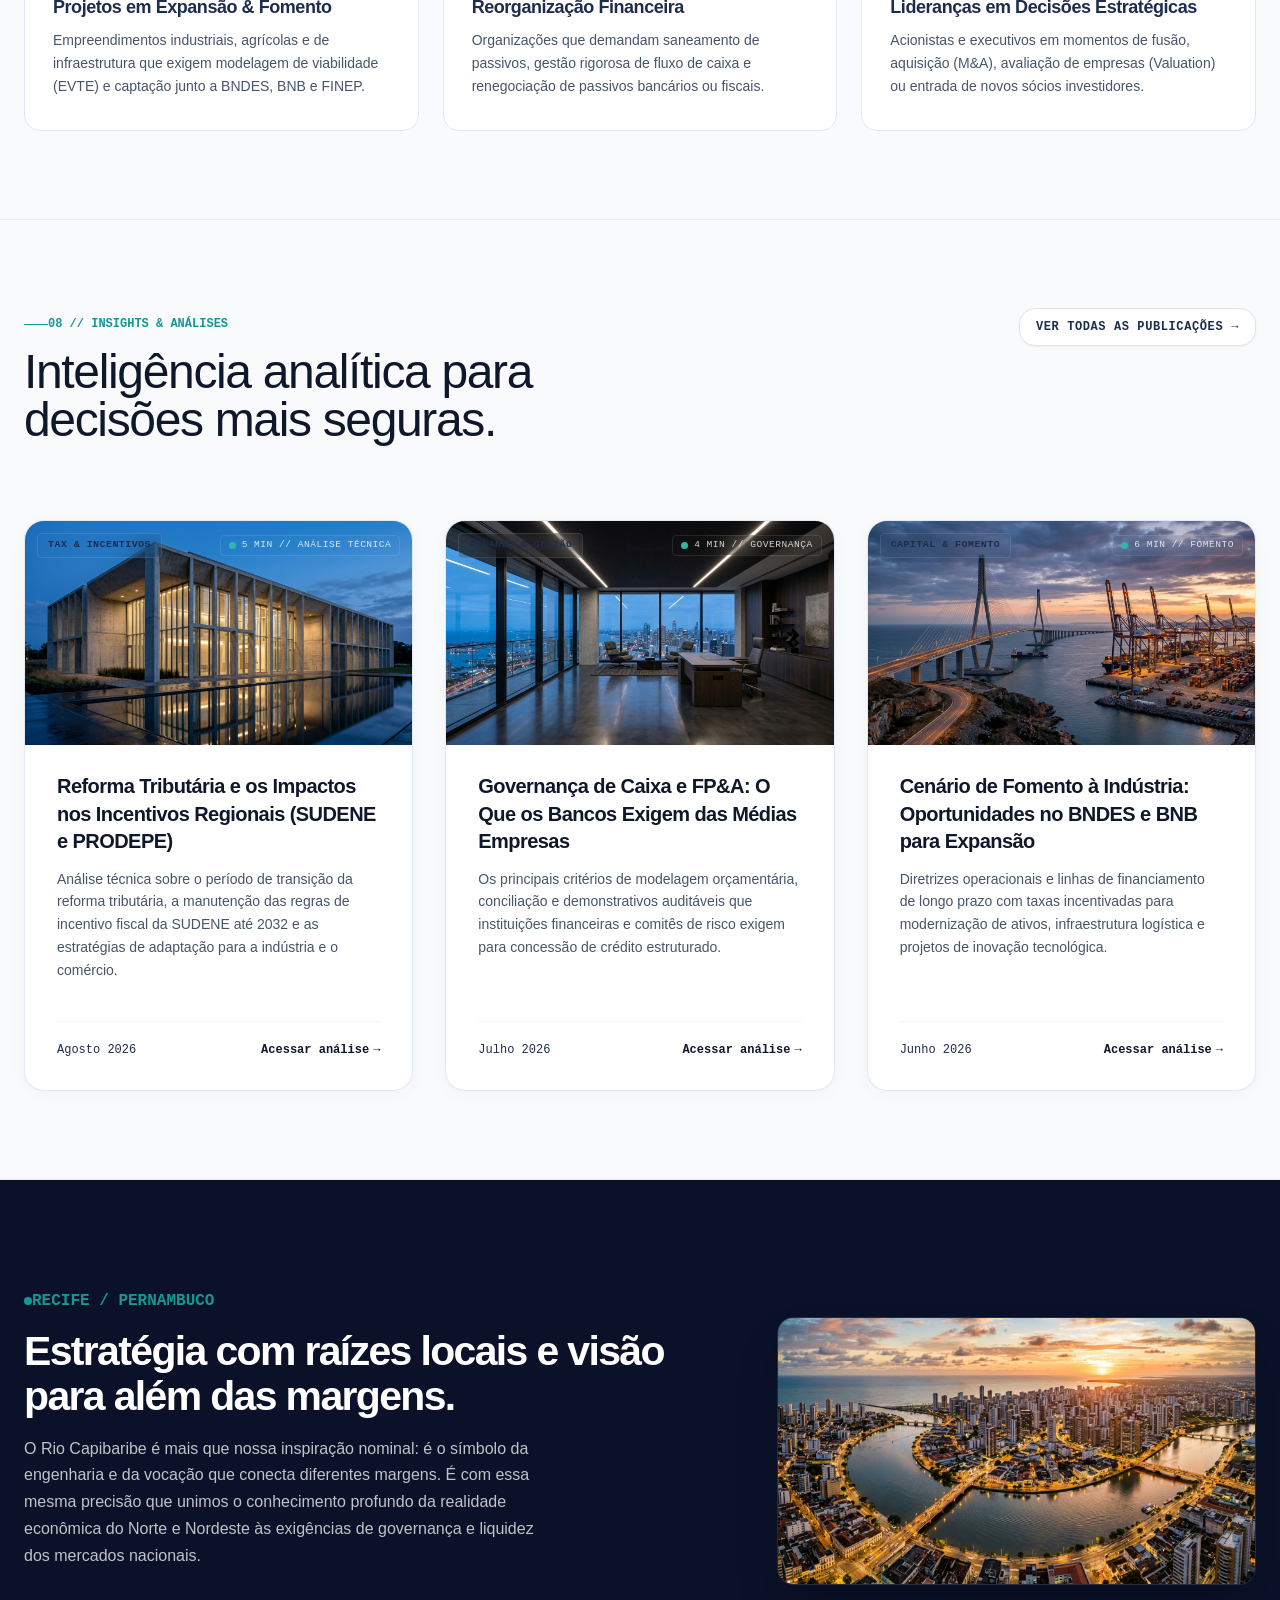
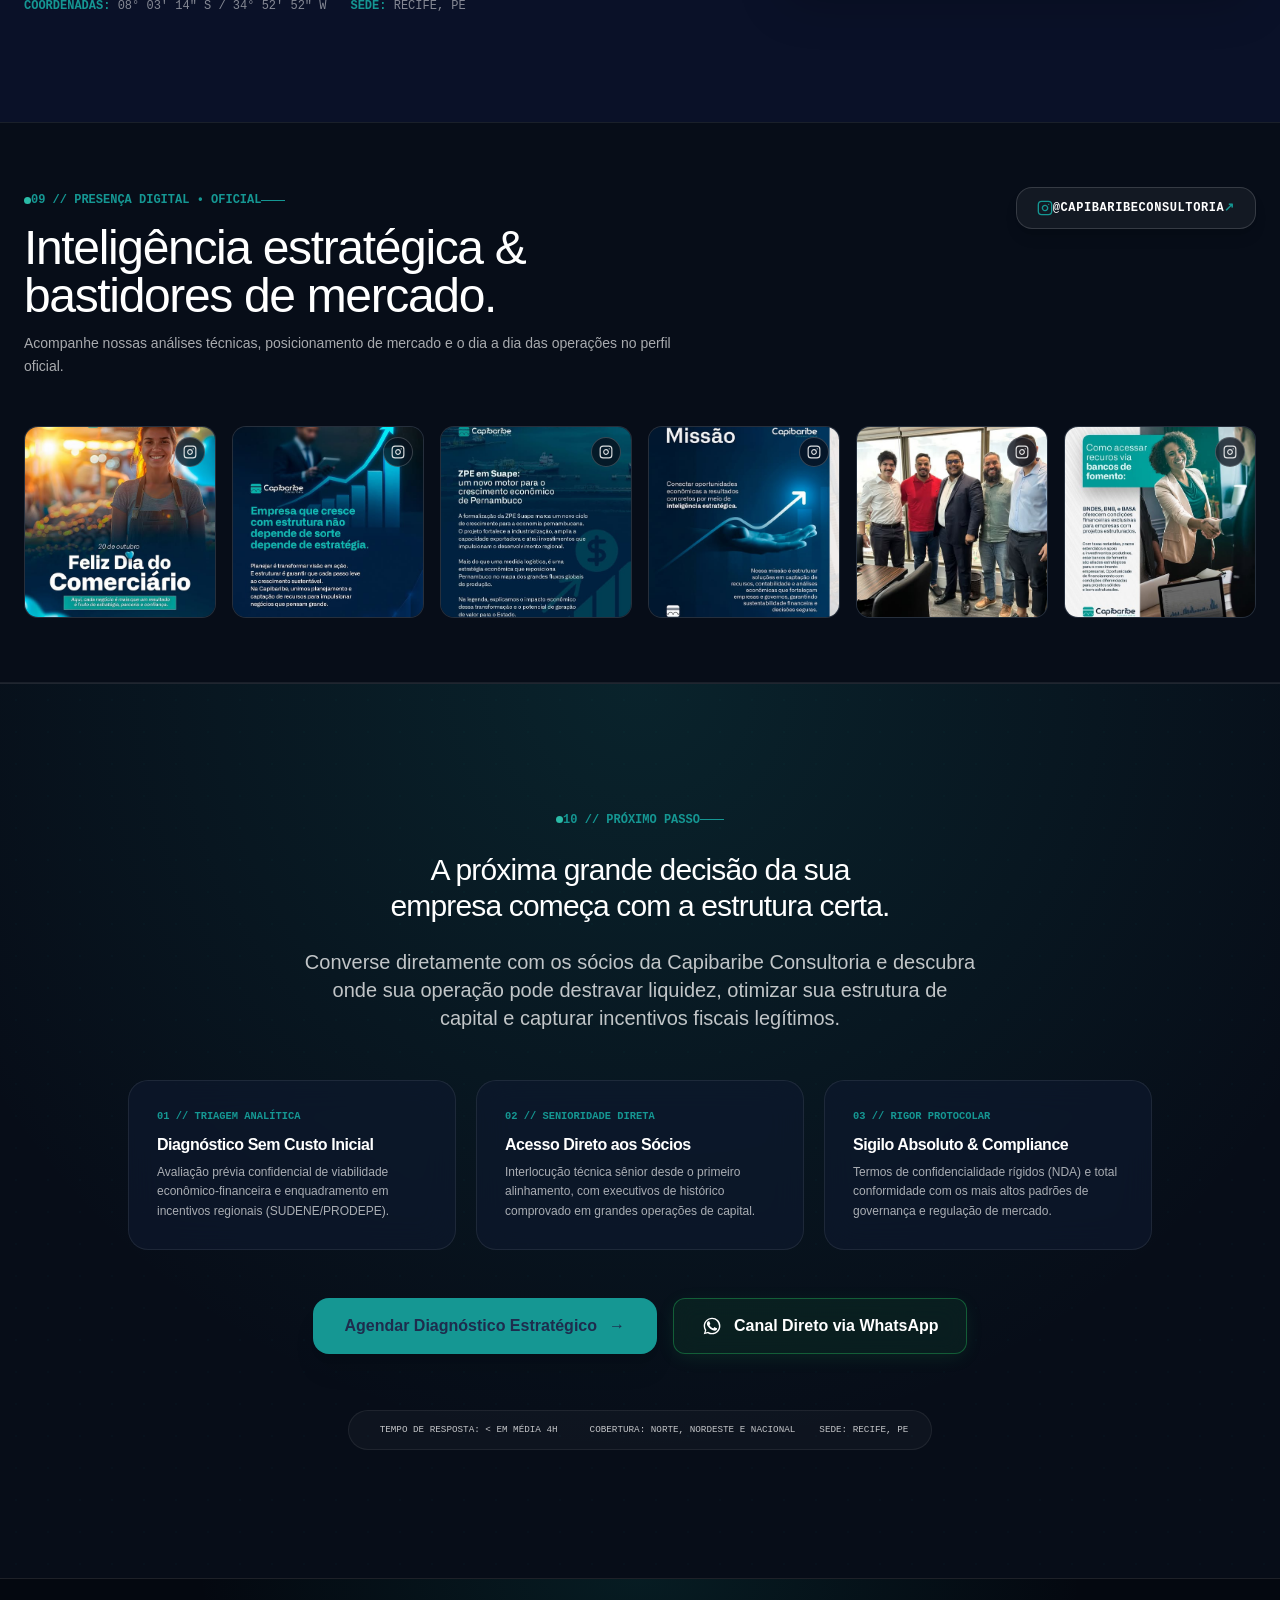
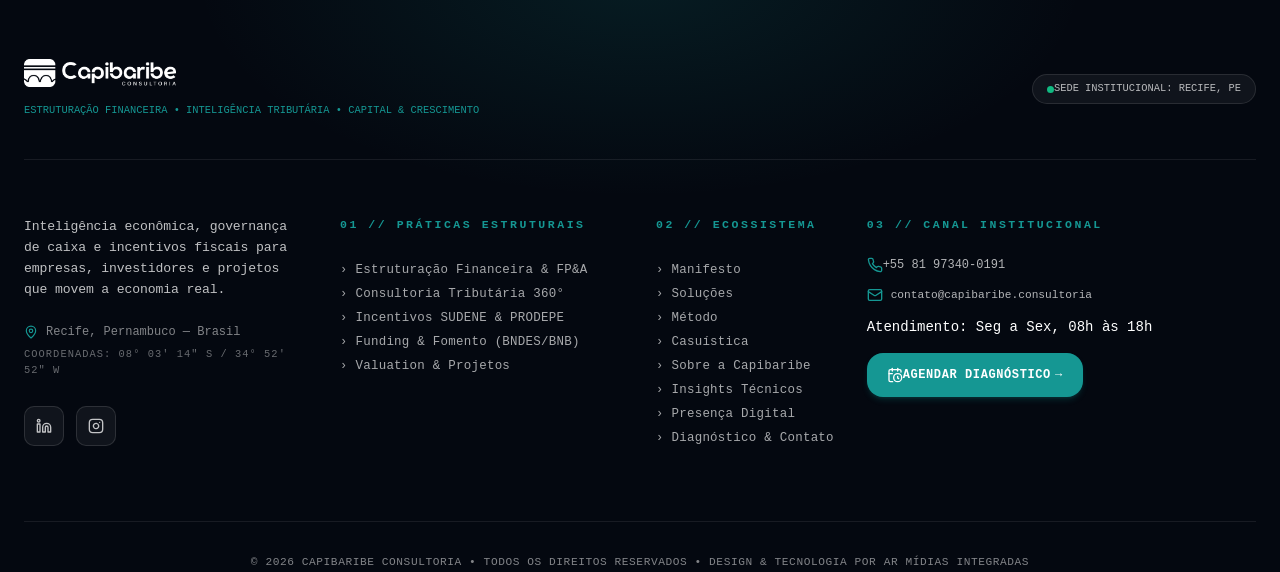
==== commit dd7da9ae: "feat(systemic): typography scale, rhythm tokens, compact header, redesigned sobre and remove leaders" ====
--- a/index.html
+++ b/index.html
@@ -72,14 +72,6 @@
         ]
       },
       {
-        "@type": "Person",
-        "@id": "https://www.capibaribeconsultoria.com.br/#juliana-brito",
-        "name": "Juliana Brito",
-        "jobTitle": "Sócia & Consultora Estratégica",
-        "worksFor": { "@id": "https://www.capibaribeconsultoria.com.br/#organization" },
-        "knowsAbout": ["Planejamento Estratégico", "Gestão Financeira", "Estruturação Empresarial", "Eficiência Tributária"]
-      },
-      {
         "@type": "WebSite",
         "@id": "https://www.capibaribeconsultoria.com.br/#website",
         "url": "https://www.capibaribeconsultoria.com.br/",
--- a/styles.css
+++ b/styles.css
@@ -1,5 +1,129 @@
 *,:before,:after{--tw-border-spacing-x: 0;--tw-border-spacing-y: 0;--tw-translate-x: 0;--tw-translate-y: 0;--tw-rotate: 0;--tw-skew-x: 0;--tw-skew-y: 0;--tw-scale-x: 1;--tw-scale-y: 1;--tw-pan-x: ;--tw-pan-y: ;--tw-pinch-zoom: ;--tw-scroll-snap-strictness: proximity;--tw-gradient-from-position: ;--tw-gradient-via-position: ;--tw-gradient-to-position: ;--tw-ordinal: ;--tw-slashed-zero: ;--tw-numeric-figure: ;--tw-numeric-spacing: ;--tw-numeric-fraction: ;--tw-ring-inset: ;--tw-ring-offset-width: 0px;--tw-ring-offset-color: #fff;--tw-ring-color: rgb(59 130 246 / .5);--tw-ring-offset-shadow: 0 0 #0000;--tw-ring-shadow: 0 0 #0000;--tw-shadow: 0 0 #0000;--tw-shadow-colored: 0 0 #0000;--tw-blur: ;--tw-brightness: ;--tw-contrast: ;--tw-grayscale: ;--tw-hue-rotate: ;--tw-invert: ;--tw-saturate: ;--tw-sepia: ;--tw-drop-shadow: ;--tw-backdrop-blur: ;--tw-backdrop-brightness: ;--tw-backdrop-contrast: ;--tw-backdrop-grayscale: ;--tw-backdrop-hue-rotate: ;--tw-backdrop-invert: ;--tw-backdrop-opacity: ;--tw-backdrop-saturate: ;--tw-backdrop-sepia: ;--tw-contain-size: ;--tw-contain-layout: ;--tw-contain-paint: ;--tw-contain-style: }::backdrop{--tw-border-spacing-x: 0;--tw-border-spacing-y: 0;--tw-translate-x: 0;--tw-translate-y: 0;--tw-rotate: 0;--tw-skew-x: 0;--tw-skew-y: 0;--tw-scale-x: 1;--tw-scale-y: 1;--tw-pan-x: ;--tw-pan-y: ;--tw-pinch-zoom: ;--tw-scroll-snap-strictness: proximity;--tw-gradient-from-position: ;--tw-gradient-via-position: ;--tw-gradient-to-position: ;--tw-ordinal: ;--tw-slashed-zero: ;--tw-numeric-figure: ;--tw-numeric-spacing: ;--tw-numeric-fraction: ;--tw-ring-inset: ;--tw-ring-offset-width: 0px;--tw-ring-offset-color: #fff;--tw-ring-color: rgb(59 130 246 / .5);--tw-ring-offset-shadow: 0 0 #0000;--tw-ring-shadow: 0 0 #0000;--tw-shadow: 0 0 #0000;--tw-shadow-colored: 0 0 #0000;--tw-blur: ;--tw-brightness: ;--tw-contrast: ;--tw-grayscale: ;--tw-hue-rotate: ;--tw-invert: ;--tw-saturate: ;--tw-sepia: ;--tw-drop-shadow: ;--tw-backdrop-blur: ;--tw-backdrop-brightness: ;--tw-backdrop-contrast: ;--tw-backdrop-grayscale: ;--tw-backdrop-hue-rotate: ;--tw-backdrop-invert: ;--tw-backdrop-opacity: ;--tw-backdrop-saturate: ;--tw-backdrop-sepia: ;--tw-contain-size: ;--tw-contain-layout: ;--tw-contain-paint: ;--tw-contain-style: }*,:before,:after{box-sizing:border-box;border-width:0;border-style:solid;border-color:#e5e7eb}:before,:after{--tw-content: ""}html,:host{line-height:1.5;-webkit-text-size-adjust:100%;-moz-tab-size:4;-o-tab-size:4;tab-size:4;font-family:ui-sans-serif,system-ui,sans-serif,"Apple Color Emoji","Segoe UI Emoji",Segoe UI Symbol,"Noto Color Emoji";font-feature-settings:normal;font-variation-settings:normal;-webkit-tap-highlight-color:transparent}body{margin:0;line-height:inherit}hr{height:0;color:inherit;border-top-width:1px}abbr:where([title]){-webkit-text-decoration:underline dotted;text-decoration:underline dotted}h1,h2,h3,h4,h5,h6{font-size:inherit;font-weight:inherit}a{color:inherit;text-decoration:inherit}b,strong{font-weight:bolder}code,kbd,samp,pre{font-family:JetBrains Mono,ui-monospace,SFMono-Regular,Menlo,Monaco,Consolas,monospace;font-feature-settings:normal;font-variation-settings:normal;font-size:1em}small{font-size:80%}sub,sup{font-size:75%;line-height:0;position:relative;vertical-align:baseline}sub{bottom:-.25em}sup{top:-.5em}table{text-indent:0;border-color:inherit;border-collapse:collapse}button,input,optgroup,select,textarea{font-family:inherit;font-feature-settings:inherit;font-variation-settings:inherit;font-size:100%;font-weight:inherit;line-height:inherit;letter-spacing:inherit;color:inherit;margin:0;padding:0}button,select{text-transform:none}button,input:where([type=button]),input:where([type=reset]),input:where([type=submit]){-webkit-appearance:button;background-color:transparent;background-image:none}:-moz-focusring{outline:auto}:-moz-ui-invalid{box-shadow:none}progress{vertical-align:baseline}::-webkit-inner-spin-button,::-webkit-outer-spin-button{height:auto}[type=search]{-webkit-appearance:textfield;outline-offset:-2px}::-webkit-search-decoration{-webkit-appearance:none}::-webkit-file-upload-button{-webkit-appearance:button;font:inherit}summary{display:list-item}blockquote,dl,dd,h1,h2,h3,h4,h5,h6,hr,figure,p,pre{margin:0}fieldset{margin:0;padding:0}legend{padding:0}ol,ul,menu{list-style:none;margin:0;padding:0}dialog{padding:0}textarea{resize:vertical}input::-moz-placeholder,textarea::-moz-placeholder{opacity:1;color:#9ca3af}input::placeholder,textarea::placeholder{opacity:1;color:#9ca3af}button,[role=button]{cursor:pointer}:disabled{cursor:default}img,svg,video,canvas,audio,iframe,embed,object{display:block;vertical-align:middle}img,video{max-width:100%;height:auto}[hidden]:where(:not([hidden=until-found])){display:none}:root{--background: 210 40% 98%;--foreground: 222 44% 21%;--card: 0 0% 100%;--card-foreground: 222 44% 21%;--popover: 0 0% 100%;--popover-foreground: 222 44% 21%;--primary: 222 44% 21%;--primary-foreground: 0 0% 100%;--secondary: 210 40% 94%;--secondary-foreground: 222 44% 21%;--muted: 210 40% 94%;--muted-foreground: 215 16% 47%;--accent: 172 63% 45%;--accent-foreground: 222 44% 21%;--destructive: 0 84% 60%;--destructive-foreground: 0 0% 98%;--border: 210 30% 90%;--input: 210 30% 90%;--ring: 172 63% 45%;--chart-1: 172 63% 45%;--chart-2: 222 44% 21%;--chart-3: 197 37% 40%;--chart-4: 43 74% 66%;--chart-5: 27 87% 67%;--radius: .75rem;--font-heading: "Inter", ui-sans-serif, system-ui, sans-serif;--font-body: "Inter", ui-sans-serif, system-ui, sans-serif;--font-display: "Inter", ui-sans-serif, system-ui, sans-serif;--font-mono: "JetBrains Mono", ui-monospace, SFMono-Regular, Menlo, Monaco, Consolas, monospace;--brand-navy: #1E2D4E;--brand-teal: #159793;--brand-surface: #F0FAFA;--brand-slate: #64748B;--brand-ink: #0F1A2E;--chart-grid: 210 30% 90%;--chart-text: 215 16% 47%}.dark{--background: 222 47% 7%;--foreground: 210 40% 98%;--card: 222 44% 13%;--card-foreground: 210 40% 98%;--popover: 222 44% 13%;--popover-foreground: 210 40% 98%;--primary: 172 63% 45%;--primary-foreground: 222 47% 7%;--secondary: 222 44% 18%;--secondary-foreground: 210 40% 98%;--muted: 222 44% 18%;--muted-foreground: 215 20% 65%;--accent: 172 63% 45%;--accent-foreground: 222 47% 7%;--destructive: 0 63% 50%;--destructive-foreground: 210 40% 98%;--border: 222 30% 22%;--input: 222 30% 22%;--ring: 172 63% 45%;--chart-grid: 217 33% 17%;--chart-text: 215 20% 65%}*{border-color:hsl(var(--border));outline-color:hsl(var(--ring) / .5)}body{background-color:hsl(var(--background));font-family:Inter,ui-sans-serif,system-ui,sans-serif;color:hsl(var(--foreground));-webkit-font-smoothing:antialiased;-moz-osx-font-smoothing:grayscale;font-feature-settings:"ss01","cv01","cv11"}h1,h2,h3,h4,h5,h6{font-family:Inter,ui-sans-serif,system-ui,sans-serif;letter-spacing:-.02em}.container{width:100%}@media(min-width:640px){.container{max-width:640px}}@media(min-width:768px){.container{max-width:768px}}@media(min-width:1024px){.container{max-width:1024px}}@media(min-width:1280px){.container{max-width:1280px}}@media(min-width:1536px){.container{max-width:1536px}}.service-card-glow{position:relative}.service-card-glow:before{content:"";position:absolute;top:0;right:0;bottom:0;left:0;border-radius:inherit;padding:1px;background:linear-gradient(135deg,transparent 40%,rgba(42,187,167,.6),transparent 60%);-webkit-mask:linear-gradient(#fff 0 0) content-box,linear-gradient(#fff 0 0);-webkit-mask-composite:xor;mask-composite:exclude;opacity:0;transition:opacity .4s ease}.service-card-glow:hover:before{opacity:1}.sr-only{position:absolute;width:1px;height:1px;padding:0;margin:-1px;overflow:hidden;clip:rect(0,0,0,0);white-space:nowrap;border-width:0}.pointer-events-none{pointer-events:none}.pointer-events-auto{pointer-events:auto}.visible{visibility:visible}.invisible{visibility:hidden}.static{position:static}.fixed{position:fixed}.absolute{position:absolute}.relative{position:relative}.sticky{position:sticky}.inset-0{top:0;right:0;bottom:0;left:0}.inset-x-0{left:0;right:0}.inset-y-0{top:0;bottom:0}.-bottom-12{bottom:-3rem}.-bottom-6{bottom:-1.5rem}.-left-12{left:-3rem}.-right-12{right:-3rem}.-right-4{right:-1rem}.-top-12{top:-3rem}.bottom-0{bottom:0}.bottom-4{bottom:1rem}.bottom-5{bottom:1.25rem}.left-0{left:0}.left-1{left:.25rem}.left-1\/2{left:50%}.left-2{left:.5rem}.left-3{left:.75rem}.left-4{left:1rem}.left-\[50\%\]{left:50%}.right-0{right:0}.right-1{right:.25rem}.right-2{right:.5rem}.right-3{right:.75rem}.right-4{right:1rem}.top-0{top:0}.top-1\.5{top:.375rem}.top-1\/2{top:50%}.top-16{top:4rem}.top-2{top:.5rem}.top-3{top:.75rem}.top-3\.5{top:.875rem}.top-4{top:1rem}.top-\[1px\]{top:1px}.top-\[50\%\]{top:50%}.top-\[60\%\]{top:60%}.top-full{top:100%}.z-10{z-index:10}.z-20{z-index:20}.z-40{z-index:40}.z-50{z-index:50}.z-\[100\]{z-index:100}.z-\[1\]{z-index:1}.order-1{order:1}.order-2{order:2}.-mx-1{margin-left:-.25rem;margin-right:-.25rem}.mx-2{margin-left:.5rem;margin-right:.5rem}.mx-3\.5{margin-left:.875rem;margin-right:.875rem}.mx-auto{margin-left:auto;margin-right:auto}.my-0\.5{margin-top:.125rem;margin-bottom:.125rem}.my-1{margin-top:.25rem;margin-bottom:.25rem}.-ml-4{margin-left:-1rem}.-mr-2{margin-right:-.5rem}.-mt-4{margin-top:-1rem}.-mt-7{margin-top:-1.75rem}.mb-1{margin-bottom:.25rem}.mb-1\.5{margin-bottom:.375rem}.mb-10{margin-bottom:2.5rem}.mb-12{margin-bottom:3rem}.mb-2{margin-bottom:.5rem}.mb-2\.5{margin-bottom:.625rem}.mb-3{margin-bottom:.75rem}.mb-4{margin-bottom:1rem}.mb-5{margin-bottom:1.25rem}.mb-6{margin-bottom:1.5rem}.mb-8{margin-bottom:2rem}.ml-1{margin-left:.25rem}.ml-auto{margin-left:auto}.mr-1{margin-right:.25rem}.mr-1\.5{margin-right:.375rem}.mr-2{margin-right:.5rem}.mt-0\.5{margin-top:.125rem}.mt-1{margin-top:.25rem}.mt-1\.5{margin-top:.375rem}.mt-10{margin-top:2.5rem}.mt-12{margin-top:3rem}.mt-14{margin-top:3.5rem}.mt-2{margin-top:.5rem}.mt-24{margin-top:6rem}.mt-3{margin-top:.75rem}.mt-4{margin-top:1rem}.mt-5{margin-top:1.25rem}.mt-6{margin-top:1.5rem}.mt-8{margin-top:2rem}.mt-auto{margin-top:auto}.line-clamp-2{overflow:hidden;display:-webkit-box;-webkit-box-orient:vertical;-webkit-line-clamp:2}.line-clamp-3{overflow:hidden;display:-webkit-box;-webkit-box-orient:vertical;-webkit-line-clamp:3}.block{display:block}.inline-block{display:inline-block}.inline{display:inline}.flex{display:flex}.inline-flex{display:inline-flex}.table{display:table}.grid{display:grid}.hidden{display:none}.aspect-square{aspect-ratio:1 / 1}.aspect-video{aspect-ratio:16 / 9}.size-4{width:1rem;height:1rem}.h-0\.5{height:.125rem}.h-1\.5{height:.375rem}.h-10{height:2.5rem}.h-11{height:2.75rem}.h-12{height:3rem}.h-14{height:3.5rem}.h-16{height:4rem}.h-2{height:.5rem}.h-2\.5{height:.625rem}.h-24{height:6rem}.h-28{height:7rem}.h-3{height:.75rem}.h-3\.5{height:.875rem}.h-4{height:1rem}.h-48{height:12rem}.h-5{height:1.25rem}.h-6{height:1.5rem}.h-64{height:16rem}.h-7{height:1.75rem}.h-8{height:2rem}.h-9{height:2.25rem}.h-\[1px\]{height:1px}.h-\[300px\]{height:300px}.h-\[340px\]{height:340px}.h-\[380px\]{height:380px}.h-\[40px\]{height:40px}.h-\[var\(--radix-navigation-menu-viewport-height\)\]{height:var(--radix-navigation-menu-viewport-height)}.h-\[var\(--radix-select-trigger-height\)\]{height:var(--radix-select-trigger-height)}.h-auto{height:auto}.h-full{height:100%}.h-px{height:1px}.h-svh{height:100svh}.max-h-96{max-height:24rem}.max-h-\[300px\]{max-height:300px}.max-h-\[90vh\]{max-height:90vh}.max-h-screen{max-height:100vh}.min-h-0{min-height:0px}.min-h-\[100svh\]{min-height:100svh}.min-h-\[140px\]{min-height:140px}.min-h-\[220px\]{min-height:220px}.min-h-\[60px\]{min-height:60px}.min-h-screen{min-height:100vh}.min-h-svh{min-height:100svh}.w-0{width:0px}.w-1{width:.25rem}.w-10{width:2.5rem}.w-11{width:2.75rem}.w-12{width:3rem}.w-14{width:3.5rem}.w-16{width:4rem}.w-2{width:.5rem}.w-2\.5{width:.625rem}.w-28{width:7rem}.w-3{width:.75rem}.w-3\.5{width:.875rem}.w-3\/4{width:75%}.w-4{width:1rem}.w-5{width:1.25rem}.w-6{width:1.5rem}.w-64{width:16rem}.w-7{width:1.75rem}.w-72{width:18rem}.w-8{width:2rem}.w-9{width:2.25rem}.w-\[--sidebar-width\]{width:var(--sidebar-width)}.w-\[100px\]{width:100px}.w-\[1px\]{width:1px}.w-auto{width:auto}.w-full{width:100%}.w-max{width:-moz-max-content;width:max-content}.w-px{width:1px}.min-w-0{min-width:0px}.min-w-10{min-width:2.5rem}.min-w-5{min-width:1.25rem}.min-w-8{min-width:2rem}.min-w-9{min-width:2.25rem}.min-w-\[12rem\]{min-width:12rem}.min-w-\[1800px\]{min-width:1800px}.min-w-\[2400px\]{min-width:2400px}.min-w-\[56px\]{min-width:56px}.min-w-\[8rem\]{min-width:8rem}.min-w-\[var\(--radix-select-trigger-width\)\]{min-width:var(--radix-select-trigger-width)}.max-w-2xl{max-width:42rem}.max-w-3xl{max-width:48rem}.max-w-4xl{max-width:56rem}.max-w-5xl{max-width:64rem}.max-w-7xl{max-width:80rem}.max-w-\[--skeleton-width\]{max-width:var(--skeleton-width)}.max-w-\[120px\]{max-width:120px}.max-w-\[150px\]{max-width:150px}.max-w-\[180px\]{max-width:180px}.max-w-\[200px\]{max-width:200px}.max-w-\[210px\]{max-width:210px}.max-w-\[50\%\]{max-width:50%}.max-w-lg{max-width:32rem}.max-w-max{max-width:-moz-max-content;max-width:max-content}.max-w-md{max-width:28rem}.max-w-none{max-width:none}.max-w-sm{max-width:24rem}.max-w-xl{max-width:36rem}.max-w-xs{max-width:20rem}.flex-1{flex:1 1 0%}.flex-shrink-0,.shrink-0{flex-shrink:0}.grow{flex-grow:1}.grow-0{flex-grow:0}.basis-full{flex-basis:100%}.caption-bottom{caption-side:bottom}.border-collapse{border-collapse:collapse}.-translate-x-1\/2{--tw-translate-x: -50%;transform:translate(var(--tw-translate-x),var(--tw-translate-y)) rotate(var(--tw-rotate)) skew(var(--tw-skew-x)) skewY(var(--tw-skew-y)) scaleX(var(--tw-scale-x)) scaleY(var(--tw-scale-y))}.-translate-x-px{--tw-translate-x: -1px;transform:translate(var(--tw-translate-x),var(--tw-translate-y)) rotate(var(--tw-rotate)) skew(var(--tw-skew-x)) skewY(var(--tw-skew-y)) scaleX(var(--tw-scale-x)) scaleY(var(--tw-scale-y))}.-translate-y-1\/2{--tw-translate-y: -50%;transform:translate(var(--tw-translate-x),var(--tw-translate-y)) rotate(var(--tw-rotate)) skew(var(--tw-skew-x)) skewY(var(--tw-skew-y)) scaleX(var(--tw-scale-x)) scaleY(var(--tw-scale-y))}.translate-x-\[-50\%\]{--tw-translate-x: -50%;transform:translate(var(--tw-translate-x),var(--tw-translate-y)) rotate(var(--tw-rotate)) skew(var(--tw-skew-x)) skewY(var(--tw-skew-y)) scaleX(var(--tw-scale-x)) scaleY(var(--tw-scale-y))}.translate-x-px{--tw-translate-x: 1px;transform:translate(var(--tw-translate-x),var(--tw-translate-y)) rotate(var(--tw-rotate)) skew(var(--tw-skew-x)) skewY(var(--tw-skew-y)) scaleX(var(--tw-scale-x)) scaleY(var(--tw-scale-y))}.translate-y-\[-50\%\]{--tw-translate-y: -50%;transform:translate(var(--tw-translate-x),var(--tw-translate-y)) rotate(var(--tw-rotate)) skew(var(--tw-skew-x)) skewY(var(--tw-skew-y)) scaleX(var(--tw-scale-x)) scaleY(var(--tw-scale-y))}.rotate-180{--tw-rotate: 180deg;transform:translate(var(--tw-translate-x),var(--tw-translate-y)) rotate(var(--tw-rotate)) skew(var(--tw-skew-x)) skewY(var(--tw-skew-y)) scaleX(var(--tw-scale-x)) scaleY(var(--tw-scale-y))}.rotate-45{--tw-rotate: 45deg;transform:translate(var(--tw-translate-x),var(--tw-translate-y)) rotate(var(--tw-rotate)) skew(var(--tw-skew-x)) skewY(var(--tw-skew-y)) scaleX(var(--tw-scale-x)) scaleY(var(--tw-scale-y))}.rotate-90{--tw-rotate: 90deg;transform:translate(var(--tw-translate-x),var(--tw-translate-y)) rotate(var(--tw-rotate)) skew(var(--tw-skew-x)) skewY(var(--tw-skew-y)) scaleX(var(--tw-scale-x)) scaleY(var(--tw-scale-y))}.scale-110{--tw-scale-x: 1.1;--tw-scale-y: 1.1;transform:translate(var(--tw-translate-x),var(--tw-translate-y)) rotate(var(--tw-rotate)) skew(var(--tw-skew-x)) skewY(var(--tw-skew-y)) scaleX(var(--tw-scale-x)) scaleY(var(--tw-scale-y))}.transform{transform:translate(var(--tw-translate-x),var(--tw-translate-y)) rotate(var(--tw-rotate)) skew(var(--tw-skew-x)) skewY(var(--tw-skew-y)) scaleX(var(--tw-scale-x)) scaleY(var(--tw-scale-y))}@keyframes ping{75%,to{transform:scale(2);opacity:0}}.animate-ping{animation:ping 1s cubic-bezier(0,0,.2,1) infinite}@keyframes pulse{50%{opacity:.5}}.animate-pulse{animation:pulse 2s cubic-bezier(.4,0,.6,1) infinite}@keyframes spin{to{transform:rotate(360deg)}}.animate-spin{animation:spin 1s linear infinite}.cursor-default{cursor:default}.cursor-pointer{cursor:pointer}.touch-none{touch-action:none}.select-none{-webkit-user-select:none;-moz-user-select:none;user-select:none}.resize-none{resize:none}.resize{resize:both}.list-inside{list-style-position:inside}.list-disc{list-style-type:disc}.list-none{list-style-type:none}.auto-rows-\[minmax\(180px\,auto\)\]{grid-auto-rows:minmax(180px,auto)}.grid-cols-1{grid-template-columns:repeat(1,minmax(0,1fr))}.grid-cols-2{grid-template-columns:repeat(2,minmax(0,1fr))}.flex-row{flex-direction:row}.flex-col{flex-direction:column}.flex-col-reverse{flex-direction:column-reverse}.flex-wrap{flex-wrap:wrap}.items-start{align-items:flex-start}.items-end{align-items:flex-end}.items-center{align-items:center}.items-baseline{align-items:baseline}.items-stretch{align-items:stretch}.justify-end{justify-content:flex-end}.justify-center{justify-content:center}.justify-between{justify-content:space-between}.justify-around{justify-content:space-around}.gap-0\.5{gap:.125rem}.gap-1{gap:.25rem}.gap-1\.5{gap:.375rem}.gap-10{gap:2.5rem}.gap-2{gap:.5rem}.gap-3{gap:.75rem}.gap-4{gap:1rem}.gap-5{gap:1.25rem}.gap-6{gap:1.5rem}.gap-8{gap:2rem}.-space-x-1\.5>:not([hidden])~:not([hidden]){--tw-space-x-reverse: 0;margin-right:calc(-.375rem * var(--tw-space-x-reverse));margin-left:calc(-.375rem * calc(1 - var(--tw-space-x-reverse)))}.space-x-1>:not([hidden])~:not([hidden]){--tw-space-x-reverse: 0;margin-right:calc(.25rem * var(--tw-space-x-reverse));margin-left:calc(.25rem * calc(1 - var(--tw-space-x-reverse)))}.space-x-3>:not([hidden])~:not([hidden]){--tw-space-x-reverse: 0;margin-right:calc(.75rem * var(--tw-space-x-reverse));margin-left:calc(.75rem * calc(1 - var(--tw-space-x-reverse)))}.space-x-4>:not([hidden])~:not([hidden]){--tw-space-x-reverse: 0;margin-right:calc(1rem * var(--tw-space-x-reverse));margin-left:calc(1rem * calc(1 - var(--tw-space-x-reverse)))}.space-y-1>:not([hidden])~:not([hidden]){--tw-space-y-reverse: 0;margin-top:calc(.25rem * calc(1 - var(--tw-space-y-reverse)));margin-bottom:calc(.25rem * var(--tw-space-y-reverse))}.space-y-1\.5>:not([hidden])~:not([hidden]){--tw-space-y-reverse: 0;margin-top:calc(.375rem * calc(1 - var(--tw-space-y-reverse)));margin-bottom:calc(.375rem * var(--tw-space-y-reverse))}.space-y-2>:not([hidden])~:not([hidden]){--tw-space-y-reverse: 0;margin-top:calc(.5rem * calc(1 - var(--tw-space-y-reverse)));margin-bottom:calc(.5rem * var(--tw-space-y-reverse))}.space-y-3>:not([hidden])~:not([hidden]){--tw-space-y-reverse: 0;margin-top:calc(.75rem * calc(1 - var(--tw-space-y-reverse)));margin-bottom:calc(.75rem * var(--tw-space-y-reverse))}.space-y-4>:not([hidden])~:not([hidden]){--tw-space-y-reverse: 0;margin-top:calc(1rem * calc(1 - var(--tw-space-y-reverse)));margin-bottom:calc(1rem * var(--tw-space-y-reverse))}.space-y-5>:not([hidden])~:not([hidden]){--tw-space-y-reverse: 0;margin-top:calc(1.25rem * calc(1 - var(--tw-space-y-reverse)));margin-bottom:calc(1.25rem * var(--tw-space-y-reverse))}.space-y-6>:not([hidden])~:not([hidden]){--tw-space-y-reverse: 0;margin-top:calc(1.5rem * calc(1 - var(--tw-space-y-reverse)));margin-bottom:calc(1.5rem * var(--tw-space-y-reverse))}.self-start{align-self:flex-start}.overflow-auto{overflow:auto}.overflow-hidden{overflow:hidden}.overflow-x-auto{overflow-x:auto}.overflow-y-auto{overflow-y:auto}.overflow-x-hidden{overflow-x:hidden}.truncate{overflow:hidden;text-overflow:ellipsis;white-space:nowrap}.whitespace-nowrap{white-space:nowrap}.break-words{overflow-wrap:break-word}.break-all{word-break:break-all}.rounded{border-radius:.25rem}.rounded-2xl{border-radius:1rem}.rounded-3xl{border-radius:1.5rem}.rounded-\[2px\]{border-radius:2px}.rounded-\[inherit\]{border-radius:inherit}.rounded-full{border-radius:9999px}.rounded-lg{border-radius:var(--radius)}.rounded-md{border-radius:calc(var(--radius) - 2px)}.rounded-sm{border-radius:calc(var(--radius) - 4px)}.rounded-xl{border-radius:calc(var(--radius) + 4px)}.rounded-b-3xl{border-bottom-right-radius:1.5rem;border-bottom-left-radius:1.5rem}.rounded-t-\[10px\]{border-top-left-radius:10px;border-top-right-radius:10px}.rounded-tl-sm{border-top-left-radius:calc(var(--radius) - 4px)}.border{border-width:1px}.border-2{border-width:2px}.border-4{border-width:4px}.border-\[1\.5px\]{border-width:1.5px}.border-y{border-top-width:1px;border-bottom-width:1px}.border-b{border-bottom-width:1px}.border-b-2{border-bottom-width:2px}.border-l{border-left-width:1px}.border-r{border-right-width:1px}.border-t{border-top-width:1px}.border-t-2{border-top-width:2px}.border-dashed{border-style:dashed}.border-\[--color-border\]{border-color:var(--color-border)}.border-border{border-color:hsl(var(--border))}.border-border\/50{border-color:hsl(var(--border) / .5)}.border-brand-ink{--tw-border-opacity: 1;border-color:rgb(15 26 46 / var(--tw-border-opacity, 1))}.border-brand-navy{--tw-border-opacity: 1;border-color:rgb(30 45 78 / var(--tw-border-opacity, 1))}.border-brand-slate\/10{border-color:#64748b1a}.border-brand-slate\/15{border-color:#64748b26}.border-brand-teal{--tw-border-opacity: 1;border-color:rgb(21 151 147 / var(--tw-border-opacity, 1))}.border-brand-teal-light{--tw-border-opacity: 1;border-color:rgb(29 184 178 / var(--tw-border-opacity, 1))}.border-brand-teal\/25{border-color:#15979340}.border-brand-teal\/30{border-color:#1597934d}.border-brand-teal\/40{border-color:#15979366}.border-brand-teal\/50{border-color:#15979380}.border-destructive{border-color:hsl(var(--destructive))}.border-destructive\/50{border-color:hsl(var(--destructive) / .5)}.border-input{border-color:hsl(var(--input))}.border-primary{border-color:hsl(var(--primary))}.border-primary\/50{border-color:hsl(var(--primary) / .5)}.border-sidebar-border{border-color:hsl(var(--sidebar-border))}.border-slate-100{--tw-border-opacity: 1;border-color:rgb(241 245 249 / var(--tw-border-opacity, 1))}.border-slate-200{--tw-border-opacity: 1;border-color:rgb(226 232 240 / var(--tw-border-opacity, 1))}.border-transparent{border-color:transparent}.border-white{--tw-border-opacity: 1;border-color:rgb(255 255 255 / var(--tw-border-opacity, 1))}.border-white\/10{border-color:#ffffff1a}.border-white\/15{border-color:#ffffff26}.border-white\/20{border-color:#fff3}.border-l-transparent{border-left-color:transparent}.border-t-slate-800{--tw-border-opacity: 1;border-top-color:rgb(30 41 59 / var(--tw-border-opacity, 1))}.border-t-transparent{border-top-color:transparent}.bg-\[--color-bg\]{background-color:var(--color-bg)}.bg-accent{background-color:hsl(var(--accent))}.bg-amber-100{--tw-bg-opacity: 1;background-color:rgb(254 243 199 / var(--tw-bg-opacity, 1))}.bg-background{background-color:hsl(var(--background))}.bg-black\/80{background-color:#000c}.bg-blue-100{--tw-bg-opacity: 1;background-color:rgb(219 234 254 / var(--tw-bg-opacity, 1))}.bg-border{background-color:hsl(var(--border))}.bg-brand-ink{--tw-bg-opacity: 1;background-color:rgb(15 26 46 / var(--tw-bg-opacity, 1))}.bg-brand-ink\/0{background-color:#0f1a2e00}.bg-brand-ink\/50{background-color:#0f1a2e80}.bg-brand-ink\/70{background-color:#0f1a2eb3}.bg-brand-navy{--tw-bg-opacity: 1;background-color:rgb(30 45 78 / var(--tw-bg-opacity, 1))}.bg-brand-navy\/5{background-color:#1e2d4e0d}.bg-brand-navy\/\[0\.04\]{background-color:#1e2d4e0a}.bg-brand-slate\/10{background-color:#64748b1a}.bg-brand-surface{--tw-bg-opacity: 1;background-color:rgb(240 250 250 / var(--tw-bg-opacity, 1))}.bg-brand-teal{--tw-bg-opacity: 1;background-color:rgb(21 151 147 / var(--tw-bg-opacity, 1))}.bg-brand-teal\/10{background-color:#1597931a}.bg-brand-teal\/15{background-color:#15979326}.bg-brand-teal\/20{background-color:#15979333}.bg-brand-teal\/40{background-color:#15979366}.bg-brand-teal\/60{background-color:#15979399}.bg-card{background-color:hsl(var(--card))}.bg-destructive{background-color:hsl(var(--destructive))}.bg-destructive\/10{background-color:hsl(var(--destructive) / .1)}.bg-foreground{background-color:hsl(var(--foreground))}.bg-muted{background-color:hsl(var(--muted))}.bg-muted\/50{background-color:hsl(var(--muted) / .5)}.bg-orange-100{--tw-bg-opacity: 1;background-color:rgb(255 237 213 / var(--tw-bg-opacity, 1))}.bg-orange-400{--tw-bg-opacity: 1;background-color:rgb(251 146 60 / var(--tw-bg-opacity, 1))}.bg-popover{background-color:hsl(var(--popover))}.bg-primary{background-color:hsl(var(--primary))}.bg-primary\/10{background-color:hsl(var(--primary) / .1)}.bg-primary\/20{background-color:hsl(var(--primary) / .2)}.bg-red-100{--tw-bg-opacity: 1;background-color:rgb(254 226 226 / var(--tw-bg-opacity, 1))}.bg-secondary{background-color:hsl(var(--secondary))}.bg-sidebar{background-color:hsl(var(--sidebar-background))}.bg-sidebar-border{background-color:hsl(var(--sidebar-border))}.bg-slate-100{--tw-bg-opacity: 1;background-color:rgb(241 245 249 / var(--tw-bg-opacity, 1))}.bg-slate-200{--tw-bg-opacity: 1;background-color:rgb(226 232 240 / var(--tw-bg-opacity, 1))}.bg-slate-50{--tw-bg-opacity: 1;background-color:rgb(248 250 252 / var(--tw-bg-opacity, 1))}.bg-transparent{background-color:transparent}.bg-white{--tw-bg-opacity: 1;background-color:rgb(255 255 255 / var(--tw-bg-opacity, 1))}.bg-white\/10{background-color:#ffffff1a}.bg-white\/15{background-color:#ffffff26}.bg-white\/5{background-color:#ffffff0d}.bg-gradient-to-b{background-image:linear-gradient(to bottom,var(--tw-gradient-stops))}.bg-gradient-to-br{background-image:linear-gradient(to bottom right,var(--tw-gradient-stops))}.bg-gradient-to-l{background-image:linear-gradient(to left,var(--tw-gradient-stops))}.bg-gradient-to-r{background-image:linear-gradient(to right,var(--tw-gradient-stops))}.bg-gradient-to-t{background-image:linear-gradient(to top,var(--tw-gradient-stops))}.from-brand-ink{--tw-gradient-from: #0F1A2E var(--tw-gradient-from-position);--tw-gradient-to: rgb(15 26 46 / 0) var(--tw-gradient-to-position);--tw-gradient-stops: var(--tw-gradient-from), var(--tw-gradient-to)}.from-brand-ink\/40{--tw-gradient-from: rgb(15 26 46 / .4) var(--tw-gradient-from-position);--tw-gradient-to: rgb(15 26 46 / 0) var(--tw-gradient-to-position);--tw-gradient-stops: var(--tw-gradient-from), var(--tw-gradient-to)}.from-brand-ink\/50{--tw-gradient-from: rgb(15 26 46 / .5) var(--tw-gradient-from-position);--tw-gradient-to: rgb(15 26 46 / 0) var(--tw-gradient-to-position);--tw-gradient-stops: var(--tw-gradient-from), var(--tw-gradient-to)}.from-brand-ink\/70{--tw-gradient-from: rgb(15 26 46 / .7) var(--tw-gradient-from-position);--tw-gradient-to: rgb(15 26 46 / 0) var(--tw-gradient-to-position);--tw-gradient-stops: var(--tw-gradient-from), var(--tw-gradient-to)}.from-brand-ink\/85{--tw-gradient-from: rgb(15 26 46 / .85) var(--tw-gradient-from-position);--tw-gradient-to: rgb(15 26 46 / 0) var(--tw-gradient-to-position);--tw-gradient-stops: var(--tw-gradient-from), var(--tw-gradient-to)}.from-brand-navy{--tw-gradient-from: #1E2D4E var(--tw-gradient-from-position);--tw-gradient-to: rgb(30 45 78 / 0) var(--tw-gradient-to-position);--tw-gradient-stops: var(--tw-gradient-from), var(--tw-gradient-to)}.from-brand-teal{--tw-gradient-from: #159793 var(--tw-gradient-from-position);--tw-gradient-to: rgb(21 151 147 / 0) var(--tw-gradient-to-position);--tw-gradient-stops: var(--tw-gradient-from), var(--tw-gradient-to)}.from-white{--tw-gradient-from: #fff var(--tw-gradient-from-position);--tw-gradient-to: rgb(255 255 255 / 0) var(--tw-gradient-to-position);--tw-gradient-stops: var(--tw-gradient-from), var(--tw-gradient-to)}.via-brand-ink{--tw-gradient-to: rgb(15 26 46 / 0) var(--tw-gradient-to-position);--tw-gradient-stops: var(--tw-gradient-from), #0F1A2E var(--tw-gradient-via-position), var(--tw-gradient-to)}.via-brand-ink\/55{--tw-gradient-to: rgb(15 26 46 / 0) var(--tw-gradient-to-position);--tw-gradient-stops: var(--tw-gradient-from), rgb(15 26 46 / .55) var(--tw-gradient-via-position), var(--tw-gradient-to)}.via-brand-ink\/85{--tw-gradient-to: rgb(15 26 46 / 0) var(--tw-gradient-to-position);--tw-gradient-stops: var(--tw-gradient-from), rgb(15 26 46 / .85) var(--tw-gradient-via-position), var(--tw-gradient-to)}.to-brand-ink{--tw-gradient-to: #0F1A2E var(--tw-gradient-to-position)}.to-brand-ink\/30{--tw-gradient-to: rgb(15 26 46 / .3) var(--tw-gradient-to-position)}.to-brand-ink\/60{--tw-gradient-to: rgb(15 26 46 / .6) var(--tw-gradient-to-position)}.to-brand-teal-dark{--tw-gradient-to: #107870 var(--tw-gradient-to-position)}.to-brand-teal-light{--tw-gradient-to: #1DB8B2 var(--tw-gradient-to-position)}.to-slate-50{--tw-gradient-to: #f8fafc var(--tw-gradient-to-position)}.to-transparent{--tw-gradient-to: transparent var(--tw-gradient-to-position)}.fill-current{fill:currentColor}.fill-primary{fill:hsl(var(--primary))}.fill-yellow-400{fill:#facc15}.object-contain{-o-object-fit:contain;object-fit:contain}.object-cover{-o-object-fit:cover;object-fit:cover}.p-0{padding:0}.p-1{padding:.25rem}.p-1\.5{padding:.375rem}.p-10{padding:2.5rem}.p-2{padding:.5rem}.p-3{padding:.75rem}.p-4{padding:1rem}.p-5{padding:1.25rem}.p-6{padding:1.5rem}.p-8{padding:2rem}.p-\[1px\]{padding:1px}.px-1{padding-left:.25rem;padding-right:.25rem}.px-1\.5{padding-left:.375rem;padding-right:.375rem}.px-2{padding-left:.5rem;padding-right:.5rem}.px-2\.5{padding-left:.625rem;padding-right:.625rem}.px-3{padding-left:.75rem;padding-right:.75rem}.px-3\.5{padding-left:.875rem;padding-right:.875rem}.px-4{padding-left:1rem;padding-right:1rem}.px-5{padding-left:1.25rem;padding-right:1.25rem}.px-6{padding-left:1.5rem;padding-right:1.5rem}.px-8{padding-left:2rem;padding-right:2rem}.py-0\.5{padding-top:.125rem;padding-bottom:.125rem}.py-1{padding-top:.25rem;padding-bottom:.25rem}.py-1\.5{padding-top:.375rem;padding-bottom:.375rem}.py-10{padding-top:2.5rem;padding-bottom:2.5rem}.py-12{padding-top:3rem;padding-bottom:3rem}.py-16{padding-top:4rem;padding-bottom:4rem}.py-2{padding-top:.5rem;padding-bottom:.5rem}.py-2\.5{padding-top:.625rem;padding-bottom:.625rem}.py-20{padding-top:5rem;padding-bottom:5rem}.py-3{padding-top:.75rem;padding-bottom:.75rem}.py-3\.5{padding-top:.875rem;padding-bottom:.875rem}.py-4{padding-top:1rem;padding-bottom:1rem}.py-6{padding-top:1.5rem;padding-bottom:1.5rem}.py-8{padding-top:2rem;padding-bottom:2rem}.pb-1{padding-bottom:.25rem}.pb-10{padding-bottom:2.5rem}.pb-14{padding-bottom:3.5rem}.pb-20{padding-bottom:5rem}.pb-3{padding-bottom:.75rem}.pb-4{padding-bottom:1rem}.pl-10{padding-left:2.5rem}.pl-11{padding-left:2.75rem}.pl-2{padding-left:.5rem}.pl-2\.5{padding-left:.625rem}.pl-4{padding-left:1rem}.pl-8{padding-left:2rem}.pr-2{padding-right:.5rem}.pr-2\.5{padding-right:.625rem}.pr-4{padding-right:1rem}.pr-8{padding-right:2rem}.pt-0{padding-top:0}.pt-1{padding-top:.25rem}.pt-16{padding-top:4rem}.pt-2{padding-top:.5rem}.pt-20{padding-top:5rem}.pt-24{padding-top:6rem}.pt-28{padding-top:7rem}.pt-3{padding-top:.75rem}.pt-4{padding-top:1rem}.pt-6{padding-top:1.5rem}.pt-8{padding-top:2rem}.text-left{text-align:left}.text-center{text-align:center}.text-right{text-align:right}.align-middle{vertical-align:middle}.font-heading{font-family:Inter,ui-sans-serif,system-ui,sans-serif}.font-mono{font-family:JetBrains Mono,ui-monospace,SFMono-Regular,Menlo,Monaco,Consolas,monospace}.text-2xl{font-size:1.5rem;line-height:2rem}.text-3xl{font-size:1.875rem;line-height:2.25rem}.text-4xl{font-size:2.25rem;line-height:2.5rem}.text-7xl{font-size:4.5rem;line-height:1}.text-\[0\.55rem\]{font-size:.55rem}.text-\[0\.58rem\]{font-size:.58rem}.text-\[0\.62rem\]{font-size:.62rem}.text-\[0\.65rem\]{font-size:.65rem}.text-\[0\.6rem\]{font-size:.6rem}.text-\[0\.7rem\]{font-size:.7rem}.text-\[0\.82rem\]{font-size:.82rem}.text-\[0\.85rem\]{font-size:.85rem}.text-\[0\.8rem\]{font-size:.8rem}.text-\[0\.95rem\]{font-size:.95rem}.text-\[0\.9rem\]{font-size:.9rem}.text-\[1\.05rem\]{font-size:1.05rem}.text-base{font-size:1rem;line-height:1.5rem}.text-lg{font-size:1.125rem;line-height:1.75rem}.text-sm{font-size:.875rem;line-height:1.25rem}.text-xl{font-size:1.25rem;line-height:1.75rem}.text-xs{font-size:.75rem;line-height:1rem}.font-bold{font-weight:700}.font-extrabold{font-weight:800}.font-light{font-weight:300}.font-medium{font-weight:500}.font-normal{font-weight:400}.font-semibold{font-weight:600}.uppercase{text-transform:uppercase}.tabular-nums{--tw-numeric-spacing: tabular-nums;font-variant-numeric:var(--tw-ordinal) var(--tw-slashed-zero) var(--tw-numeric-figure) var(--tw-numeric-spacing) var(--tw-numeric-fraction)}.leading-\[1\.1\]{line-height:1.1}.leading-none{line-height:1}.leading-relaxed{line-height:1.625}.leading-snug{line-height:1.375}.leading-tight{line-height:1.25}.tracking-\[0\.25em\]{letter-spacing:.25em}.tracking-\[0\.2em\]{letter-spacing:.2em}.tracking-\[0\.3em\]{letter-spacing:.3em}.tracking-tight{letter-spacing:-.025em}.tracking-wider{letter-spacing:.05em}.tracking-widest{letter-spacing:.1em}.text-accent-foreground{color:hsl(var(--accent-foreground))}.text-amber-700{--tw-text-opacity: 1;color:rgb(180 83 9 / var(--tw-text-opacity, 1))}.text-blue-700{--tw-text-opacity: 1;color:rgb(29 78 216 / var(--tw-text-opacity, 1))}.text-brand-navy{--tw-text-opacity: 1;color:rgb(30 45 78 / var(--tw-text-opacity, 1))}.text-brand-navy\/70{color:#1e2d4eb3}.text-brand-navy\/80{color:#1e2d4ecc}.text-brand-slate{--tw-text-opacity: 1;color:rgb(100 116 139 / var(--tw-text-opacity, 1))}.text-brand-slate\/40{color:#64748b66}.text-brand-slate\/60{color:#64748b99}.text-brand-slate\/70{color:#64748bb3}.text-brand-teal{--tw-text-opacity: 1;color:rgb(21 151 147 / var(--tw-text-opacity, 1))}.text-brand-teal-dark{--tw-text-opacity: 1;color:rgb(16 120 112 / var(--tw-text-opacity, 1))}.text-card-foreground{color:hsl(var(--card-foreground))}.text-current{color:currentColor}.text-destructive{color:hsl(var(--destructive))}.text-destructive-foreground{color:hsl(var(--destructive-foreground))}.text-foreground{color:hsl(var(--foreground))}.text-foreground\/50{color:hsl(var(--foreground) / .5)}.text-muted-foreground{color:hsl(var(--muted-foreground))}.text-orange-600{--tw-text-opacity: 1;color:rgb(234 88 12 / var(--tw-text-opacity, 1))}.text-popover-foreground{color:hsl(var(--popover-foreground))}.text-primary{color:hsl(var(--primary))}.text-primary-foreground{color:hsl(var(--primary-foreground))}.text-red-500{--tw-text-opacity: 1;color:rgb(239 68 68 / var(--tw-text-opacity, 1))}.text-red-700{--tw-text-opacity: 1;color:rgb(185 28 28 / var(--tw-text-opacity, 1))}.text-secondary-foreground{color:hsl(var(--secondary-foreground))}.text-sidebar-foreground{color:hsl(var(--sidebar-foreground))}.text-sidebar-foreground\/70{color:hsl(var(--sidebar-foreground) / .7)}.text-slate-300{--tw-text-opacity: 1;color:rgb(203 213 225 / var(--tw-text-opacity, 1))}.text-slate-500{--tw-text-opacity: 1;color:rgb(100 116 139 / var(--tw-text-opacity, 1))}.text-slate-600{--tw-text-opacity: 1;color:rgb(71 85 105 / var(--tw-text-opacity, 1))}.text-slate-700{--tw-text-opacity: 1;color:rgb(51 65 85 / var(--tw-text-opacity, 1))}.text-slate-800{--tw-text-opacity: 1;color:rgb(30 41 59 / var(--tw-text-opacity, 1))}.text-slate-900{--tw-text-opacity: 1;color:rgb(15 23 42 / var(--tw-text-opacity, 1))}.text-white{--tw-text-opacity: 1;color:rgb(255 255 255 / var(--tw-text-opacity, 1))}.text-white\/30{color:#ffffff4d}.text-white\/40{color:#fff6}.text-white\/50{color:#ffffff80}.text-white\/55{color:#ffffff8c}.text-white\/60{color:#fff9}.text-white\/65{color:#ffffffa6}.text-white\/70{color:#ffffffb3}.text-white\/75{color:#ffffffbf}.text-white\/80{color:#fffc}.text-white\/90{color:#ffffffe6}.text-yellow-400{--tw-text-opacity: 1;color:rgb(250 204 21 / var(--tw-text-opacity, 1))}.underline-offset-4{text-underline-offset:4px}.placeholder-brand-slate\/40::-moz-placeholder{color:#64748b66}.placeholder-brand-slate\/40::placeholder{color:#64748b66}.placeholder-white\/25::-moz-placeholder{color:#ffffff40}.placeholder-white\/25::placeholder{color:#ffffff40}.opacity-0{opacity:0}.opacity-10{opacity:.1}.opacity-20{opacity:.2}.opacity-25{opacity:.25}.opacity-30{opacity:.3}.opacity-50{opacity:.5}.opacity-60{opacity:.6}.opacity-70{opacity:.7}.opacity-90{opacity:.9}.opacity-\[0\.04\]{opacity:.04}.opacity-\[0\.05\]{opacity:.05}.opacity-\[0\.06\]{opacity:.06}.opacity-\[0\.07\]{opacity:.07}.shadow{--tw-shadow: 0 1px 3px 0 rgb(0 0 0 / .1), 0 1px 2px -1px rgb(0 0 0 / .1);--tw-shadow-colored: 0 1px 3px 0 var(--tw-shadow-color), 0 1px 2px -1px var(--tw-shadow-color);box-shadow:var(--tw-ring-offset-shadow, 0 0 #0000),var(--tw-ring-shadow, 0 0 #0000),var(--tw-shadow)}.shadow-2xl{--tw-shadow: 0 25px 50px -12px rgb(0 0 0 / .25);--tw-shadow-colored: 0 25px 50px -12px var(--tw-shadow-color);box-shadow:var(--tw-ring-offset-shadow, 0 0 #0000),var(--tw-ring-shadow, 0 0 #0000),var(--tw-shadow)}.shadow-\[0_0_0_1px_hsl\(var\(--sidebar-border\)\)\]{--tw-shadow: 0 0 0 1px hsl(var(--sidebar-border));--tw-shadow-colored: 0 0 0 1px var(--tw-shadow-color);box-shadow:var(--tw-ring-offset-shadow, 0 0 #0000),var(--tw-ring-shadow, 0 0 #0000),var(--tw-shadow)}.shadow-lg{--tw-shadow: 0 10px 15px -3px rgb(0 0 0 / .1), 0 4px 6px -4px rgb(0 0 0 / .1);--tw-shadow-colored: 0 10px 15px -3px var(--tw-shadow-color), 0 4px 6px -4px var(--tw-shadow-color);box-shadow:var(--tw-ring-offset-shadow, 0 0 #0000),var(--tw-ring-shadow, 0 0 #0000),var(--tw-shadow)}.shadow-md{--tw-shadow: 0 4px 6px -1px rgb(0 0 0 / .1), 0 2px 4px -2px rgb(0 0 0 / .1);--tw-shadow-colored: 0 4px 6px -1px var(--tw-shadow-color), 0 2px 4px -2px var(--tw-shadow-color);box-shadow:var(--tw-ring-offset-shadow, 0 0 #0000),var(--tw-ring-shadow, 0 0 #0000),var(--tw-shadow)}.shadow-none{--tw-shadow: 0 0 #0000;--tw-shadow-colored: 0 0 #0000;box-shadow:var(--tw-ring-offset-shadow, 0 0 #0000),var(--tw-ring-shadow, 0 0 #0000),var(--tw-shadow)}.shadow-sm{--tw-shadow: 0 1px 2px 0 rgb(0 0 0 / .05);--tw-shadow-colored: 0 1px 2px 0 var(--tw-shadow-color);box-shadow:var(--tw-ring-offset-shadow, 0 0 #0000),var(--tw-ring-shadow, 0 0 #0000),var(--tw-shadow)}.shadow-xl{--tw-shadow: 0 20px 25px -5px rgb(0 0 0 / .1), 0 8px 10px -6px rgb(0 0 0 / .1);--tw-shadow-colored: 0 20px 25px -5px var(--tw-shadow-color), 0 8px 10px -6px var(--tw-shadow-color);box-shadow:var(--tw-ring-offset-shadow, 0 0 #0000),var(--tw-ring-shadow, 0 0 #0000),var(--tw-shadow)}.shadow-brand-teal\/20{--tw-shadow-color: rgb(21 151 147 / .2);--tw-shadow: var(--tw-shadow-colored)}.shadow-brand-teal\/40{--tw-shadow-color: rgb(21 151 147 / .4);--tw-shadow: var(--tw-shadow-colored)}.outline-none{outline:2px solid transparent;outline-offset:2px}.outline{outline-style:solid}.ring-0{--tw-ring-offset-shadow: var(--tw-ring-inset) 0 0 0 var(--tw-ring-offset-width) var(--tw-ring-offset-color);--tw-ring-shadow: var(--tw-ring-inset) 0 0 0 calc(0px + var(--tw-ring-offset-width)) var(--tw-ring-color);box-shadow:var(--tw-ring-offset-shadow),var(--tw-ring-shadow),var(--tw-shadow, 0 0 #0000)}.ring-1{--tw-ring-offset-shadow: var(--tw-ring-inset) 0 0 0 var(--tw-ring-offset-width) var(--tw-ring-offset-color);--tw-ring-shadow: var(--tw-ring-inset) 0 0 0 calc(1px + var(--tw-ring-offset-width)) var(--tw-ring-color);box-shadow:var(--tw-ring-offset-shadow),var(--tw-ring-shadow),var(--tw-shadow, 0 0 #0000)}.ring-ring{--tw-ring-color: hsl(var(--ring))}.ring-sidebar-ring{--tw-ring-color: hsl(var(--sidebar-ring))}.ring-offset-background{--tw-ring-offset-color: hsl(var(--background))}.filter{filter:var(--tw-blur) var(--tw-brightness) var(--tw-contrast) var(--tw-grayscale) var(--tw-hue-rotate) var(--tw-invert) var(--tw-saturate) var(--tw-sepia) var(--tw-drop-shadow)}.backdrop-blur-md{--tw-backdrop-blur: blur(12px);-webkit-backdrop-filter:var(--tw-backdrop-blur) var(--tw-backdrop-brightness) var(--tw-backdrop-contrast) var(--tw-backdrop-grayscale) var(--tw-backdrop-hue-rotate) var(--tw-backdrop-invert) var(--tw-backdrop-opacity) var(--tw-backdrop-saturate) var(--tw-backdrop-sepia);backdrop-filter:var(--tw-backdrop-blur) var(--tw-backdrop-brightness) var(--tw-backdrop-contrast) var(--tw-backdrop-grayscale) var(--tw-backdrop-hue-rotate) var(--tw-backdrop-invert) var(--tw-backdrop-opacity) var(--tw-backdrop-saturate) var(--tw-backdrop-sepia)}.backdrop-blur-sm{--tw-backdrop-blur: blur(4px);-webkit-backdrop-filter:var(--tw-backdrop-blur) var(--tw-backdrop-brightness) var(--tw-backdrop-contrast) var(--tw-backdrop-grayscale) var(--tw-backdrop-hue-rotate) var(--tw-backdrop-invert) var(--tw-backdrop-opacity) var(--tw-backdrop-saturate) var(--tw-backdrop-sepia);backdrop-filter:var(--tw-backdrop-blur) var(--tw-backdrop-brightness) var(--tw-backdrop-contrast) var(--tw-backdrop-grayscale) var(--tw-backdrop-hue-rotate) var(--tw-backdrop-invert) var(--tw-backdrop-opacity) var(--tw-backdrop-saturate) var(--tw-backdrop-sepia)}.transition{transition-property:color,background-color,border-color,text-decoration-color,fill,stroke,opacity,box-shadow,transform,filter,backdrop-filter;transition-timing-function:cubic-bezier(.4,0,.2,1);transition-duration:.15s}.transition-\[left\,right\,width\]{transition-property:left,right,width;transition-timing-function:cubic-bezier(.4,0,.2,1);transition-duration:.15s}.transition-\[margin\,opacity\]{transition-property:margin,opacity;transition-timing-function:cubic-bezier(.4,0,.2,1);transition-duration:.15s}.transition-\[width\,height\,padding\]{transition-property:width,height,padding;transition-timing-function:cubic-bezier(.4,0,.2,1);transition-duration:.15s}.transition-\[width\]{transition-property:width;transition-timing-function:cubic-bezier(.4,0,.2,1);transition-duration:.15s}.transition-all{transition-property:all;transition-timing-function:cubic-bezier(.4,0,.2,1);transition-duration:.15s}.transition-colors{transition-property:color,background-color,border-color,text-decoration-color,fill,stroke;transition-timing-function:cubic-bezier(.4,0,.2,1);transition-duration:.15s}.transition-opacity{transition-property:opacity;transition-timing-function:cubic-bezier(.4,0,.2,1);transition-duration:.15s}.transition-transform{transition-property:transform;transition-timing-function:cubic-bezier(.4,0,.2,1);transition-duration:.15s}.duration-1000{transition-duration:1s}.duration-200{transition-duration:.2s}.duration-300{transition-duration:.3s}.duration-500{transition-duration:.5s}.duration-700{transition-duration:.7s}.ease-in-out{transition-timing-function:cubic-bezier(.4,0,.2,1)}.ease-linear{transition-timing-function:linear}@keyframes enter{0%{opacity:var(--tw-enter-opacity, 1);transform:translate3d(var(--tw-enter-translate-x, 0),var(--tw-enter-translate-y, 0),0) scale3d(var(--tw-enter-scale, 1),var(--tw-enter-scale, 1),var(--tw-enter-scale, 1)) rotate(var(--tw-enter-rotate, 0))}}@keyframes exit{to{opacity:var(--tw-exit-opacity, 1);transform:translate3d(var(--tw-exit-translate-x, 0),var(--tw-exit-translate-y, 0),0) scale3d(var(--tw-exit-scale, 1),var(--tw-exit-scale, 1),var(--tw-exit-scale, 1)) rotate(var(--tw-exit-rotate, 0))}}.animate-in{animation-name:enter;animation-duration:.15s;--tw-enter-opacity: initial;--tw-enter-scale: initial;--tw-enter-rotate: initial;--tw-enter-translate-x: initial;--tw-enter-translate-y: initial}.fade-in-0{--tw-enter-opacity: 0}.zoom-in-95{--tw-enter-scale: .95}.duration-1000{animation-duration:1s}.duration-200{animation-duration:.2s}.duration-300{animation-duration:.3s}.duration-500{animation-duration:.5s}.duration-700{animation-duration:.7s}.ease-in-out{animation-timing-function:cubic-bezier(.4,0,.2,1)}.ease-linear{animation-timing-function:linear}.font-mono-tech{font-family:JetBrains Mono,ui-monospace,monospace}.text-balance{text-wrap:balance}.glass{background:#f8fafcb3;backdrop-filter:blur(20px);-webkit-backdrop-filter:blur(20px)}.glass-dark{background:#0f1a2e99;backdrop-filter:blur(20px);-webkit-backdrop-filter:blur(20px)}.hide-scrollbar::-webkit-scrollbar{display:none}.hide-scrollbar{-ms-overflow-style:none;scrollbar-width:none}@media(prefers-reduced-motion:reduce){*,*:before,*:after{animation-duration:.01ms!important;animation-iteration-count:1!important;transition-duration:.01ms!important}}.file\:border-0::file-selector-button{border-width:0px}.file\:bg-transparent::file-selector-button{background-color:transparent}.file\:text-sm::file-selector-button{font-size:.875rem;line-height:1.25rem}.file\:font-medium::file-selector-button{font-weight:500}.file\:text-foreground::file-selector-button{color:hsl(var(--foreground))}.placeholder\:text-muted-foreground::-moz-placeholder{color:hsl(var(--muted-foreground))}.placeholder\:text-muted-foreground::placeholder{color:hsl(var(--muted-foreground))}.after\:absolute:after{content:var(--tw-content);position:absolute}.after\:-inset-2:after{content:var(--tw-content);top:-.5rem;right:-.5rem;bottom:-.5rem;left:-.5rem}.after\:inset-y-0:after{content:var(--tw-content);top:0;bottom:0}.after\:left-1\/2:after{content:var(--tw-content);left:50%}.after\:w-1:after{content:var(--tw-content);width:.25rem}.after\:w-\[2px\]:after{content:var(--tw-content);width:2px}.after\:-translate-x-1\/2:after{content:var(--tw-content);--tw-translate-x: -50%;transform:translate(var(--tw-translate-x),var(--tw-translate-y)) rotate(var(--tw-rotate)) skew(var(--tw-skew-x)) skewY(var(--tw-skew-y)) scaleX(var(--tw-scale-x)) scaleY(var(--tw-scale-y))}.first\:rounded-l-md:first-child{border-top-left-radius:calc(var(--radius) - 2px);border-bottom-left-radius:calc(var(--radius) - 2px)}.first\:border-l:first-child{border-left-width:1px}.last\:rounded-r-md:last-child{border-top-right-radius:calc(var(--radius) - 2px);border-bottom-right-radius:calc(var(--radius) - 2px)}.focus-within\:relative:focus-within{position:relative}.focus-within\:z-20:focus-within{z-index:20}.focus-within\:border-brand-teal\/60:focus-within{border-color:#15979399}.hover\:gap-3:hover{gap:.75rem}.hover\:border-brand-teal:hover{--tw-border-opacity: 1;border-color:rgb(21 151 147 / var(--tw-border-opacity, 1))}.hover\:border-brand-teal\/40:hover{border-color:#15979366}.hover\:border-slate-300:hover{--tw-border-opacity: 1;border-color:rgb(203 213 225 / var(--tw-border-opacity, 1))}.hover\:bg-accent:hover{background-color:hsl(var(--accent))}.hover\:bg-brand-navy\/80:hover{background-color:#1e2d4ecc}.hover\:bg-brand-surface:hover{--tw-bg-opacity: 1;background-color:rgb(240 250 250 / var(--tw-bg-opacity, 1))}.hover\:bg-brand-teal:hover{--tw-bg-opacity: 1;background-color:rgb(21 151 147 / var(--tw-bg-opacity, 1))}.hover\:bg-brand-teal-dark:hover{--tw-bg-opacity: 1;background-color:rgb(16 120 112 / var(--tw-bg-opacity, 1))}.hover\:bg-brand-teal-light:hover{--tw-bg-opacity: 1;background-color:rgb(29 184 178 / var(--tw-bg-opacity, 1))}.hover\:bg-destructive\/80:hover{background-color:hsl(var(--destructive) / .8)}.hover\:bg-destructive\/90:hover{background-color:hsl(var(--destructive) / .9)}.hover\:bg-muted:hover{background-color:hsl(var(--muted))}.hover\:bg-muted\/50:hover{background-color:hsl(var(--muted) / .5)}.hover\:bg-primary:hover{background-color:hsl(var(--primary))}.hover\:bg-primary\/80:hover{background-color:hsl(var(--primary) / .8)}.hover\:bg-primary\/90:hover{background-color:hsl(var(--primary) / .9)}.hover\:bg-red-50:hover{--tw-bg-opacity: 1;background-color:rgb(254 242 242 / var(--tw-bg-opacity, 1))}.hover\:bg-secondary:hover{background-color:hsl(var(--secondary))}.hover\:bg-secondary\/80:hover{background-color:hsl(var(--secondary) / .8)}.hover\:bg-sidebar-accent:hover{background-color:hsl(var(--sidebar-accent))}.hover\:bg-slate-50:hover{--tw-bg-opacity: 1;background-color:rgb(248 250 252 / var(--tw-bg-opacity, 1))}.hover\:bg-white\/10:hover{background-color:#ffffff1a}.hover\:text-accent-foreground:hover{color:hsl(var(--accent-foreground))}.hover\:text-brand-navy:hover{--tw-text-opacity: 1;color:rgb(30 45 78 / var(--tw-text-opacity, 1))}.hover\:text-brand-teal:hover{--tw-text-opacity: 1;color:rgb(21 151 147 / var(--tw-text-opacity, 1))}.hover\:text-foreground:hover{color:hsl(var(--foreground))}.hover\:text-muted-foreground:hover{color:hsl(var(--muted-foreground))}.hover\:text-primary-foreground:hover{color:hsl(var(--primary-foreground))}.hover\:text-sidebar-accent-foreground:hover{color:hsl(var(--sidebar-accent-foreground))}.hover\:text-white:hover{--tw-text-opacity: 1;color:rgb(255 255 255 / var(--tw-text-opacity, 1))}.hover\:underline:hover{text-decoration-line:underline}.hover\:opacity-100:hover{opacity:1}.hover\:shadow-\[0_0_0_1px_hsl\(var\(--sidebar-accent\)\)\]:hover{--tw-shadow: 0 0 0 1px hsl(var(--sidebar-accent));--tw-shadow-colored: 0 0 0 1px var(--tw-shadow-color);box-shadow:var(--tw-ring-offset-shadow, 0 0 #0000),var(--tw-ring-shadow, 0 0 #0000),var(--tw-shadow)}.hover\:shadow-lg:hover{--tw-shadow: 0 10px 15px -3px rgb(0 0 0 / .1), 0 4px 6px -4px rgb(0 0 0 / .1);--tw-shadow-colored: 0 10px 15px -3px var(--tw-shadow-color), 0 4px 6px -4px var(--tw-shadow-color);box-shadow:var(--tw-ring-offset-shadow, 0 0 #0000),var(--tw-ring-shadow, 0 0 #0000),var(--tw-shadow)}.hover\:after\:bg-sidebar-border:hover:after{content:var(--tw-content);background-color:hsl(var(--sidebar-border))}.focus\:border-brand-teal\/60:focus{border-color:#15979399}.focus\:bg-accent:focus{background-color:hsl(var(--accent))}.focus\:bg-primary:focus{background-color:hsl(var(--primary))}.focus\:text-accent-foreground:focus{color:hsl(var(--accent-foreground))}.focus\:text-primary-foreground:focus{color:hsl(var(--primary-foreground))}.focus\:opacity-100:focus{opacity:1}.focus\:outline-none:focus{outline:2px solid transparent;outline-offset:2px}.focus\:ring-1:focus{--tw-ring-offset-shadow: var(--tw-ring-inset) 0 0 0 var(--tw-ring-offset-width) var(--tw-ring-offset-color);--tw-ring-shadow: var(--tw-ring-inset) 0 0 0 calc(1px + var(--tw-ring-offset-width)) var(--tw-ring-color);box-shadow:var(--tw-ring-offset-shadow),var(--tw-ring-shadow),var(--tw-shadow, 0 0 #0000)}.focus\:ring-2:focus{--tw-ring-offset-shadow: var(--tw-ring-inset) 0 0 0 var(--tw-ring-offset-width) var(--tw-ring-offset-color);--tw-ring-shadow: var(--tw-ring-inset) 0 0 0 calc(2px + var(--tw-ring-offset-width)) var(--tw-ring-color);box-shadow:var(--tw-ring-offset-shadow),var(--tw-ring-shadow),var(--tw-shadow, 0 0 #0000)}.focus\:ring-ring:focus{--tw-ring-color: hsl(var(--ring))}.focus\:ring-slate-500:focus{--tw-ring-opacity: 1;--tw-ring-color: rgb(100 116 139 / var(--tw-ring-opacity, 1))}.focus\:ring-offset-2:focus{--tw-ring-offset-width: 2px}.focus-visible\:outline-none:focus-visible{outline:2px solid transparent;outline-offset:2px}.focus-visible\:ring-1:focus-visible{--tw-ring-offset-shadow: var(--tw-ring-inset) 0 0 0 var(--tw-ring-offset-width) var(--tw-ring-offset-color);--tw-ring-shadow: var(--tw-ring-inset) 0 0 0 calc(1px + var(--tw-ring-offset-width)) var(--tw-ring-color);box-shadow:var(--tw-ring-offset-shadow),var(--tw-ring-shadow),var(--tw-shadow, 0 0 #0000)}.focus-visible\:ring-2:focus-visible{--tw-ring-offset-shadow: var(--tw-ring-inset) 0 0 0 var(--tw-ring-offset-width) var(--tw-ring-offset-color);--tw-ring-shadow: var(--tw-ring-inset) 0 0 0 calc(2px + var(--tw-ring-offset-width)) var(--tw-ring-color);box-shadow:var(--tw-ring-offset-shadow),var(--tw-ring-shadow),var(--tw-shadow, 0 0 #0000)}.focus-visible\:ring-ring:focus-visible{--tw-ring-color: hsl(var(--ring))}.focus-visible\:ring-sidebar-ring:focus-visible{--tw-ring-color: hsl(var(--sidebar-ring))}.focus-visible\:ring-offset-1:focus-visible{--tw-ring-offset-width: 1px}.focus-visible\:ring-offset-2:focus-visible{--tw-ring-offset-width: 2px}.focus-visible\:ring-offset-background:focus-visible{--tw-ring-offset-color: hsl(var(--background))}.active\:bg-sidebar-accent:active{background-color:hsl(var(--sidebar-accent))}.active\:text-sidebar-accent-foreground:active{color:hsl(var(--sidebar-accent-foreground))}.disabled\:pointer-events-none:disabled{pointer-events:none}.disabled\:cursor-not-allowed:disabled{cursor:not-allowed}.disabled\:opacity-50:disabled{opacity:.5}.group\/menu-item:focus-within .group-focus-within\/menu-item\:opacity-100{opacity:1}.group:hover .group-hover\:translate-x-1{--tw-translate-x: .25rem;transform:translate(var(--tw-translate-x),var(--tw-translate-y)) rotate(var(--tw-rotate)) skew(var(--tw-skew-x)) skewY(var(--tw-skew-y)) scaleX(var(--tw-scale-x)) scaleY(var(--tw-scale-y))}.group:hover .group-hover\:scale-105{--tw-scale-x: 1.05;--tw-scale-y: 1.05;transform:translate(var(--tw-translate-x),var(--tw-translate-y)) rotate(var(--tw-rotate)) skew(var(--tw-skew-x)) skewY(var(--tw-skew-y)) scaleX(var(--tw-scale-x)) scaleY(var(--tw-scale-y))}.group:hover .group-hover\:scale-110{--tw-scale-x: 1.1;--tw-scale-y: 1.1;transform:translate(var(--tw-translate-x),var(--tw-translate-y)) rotate(var(--tw-rotate)) skew(var(--tw-skew-x)) skewY(var(--tw-skew-y)) scaleX(var(--tw-scale-x)) scaleY(var(--tw-scale-y))}.group:hover .group-hover\:border-brand-teal{--tw-border-opacity: 1;border-color:rgb(21 151 147 / var(--tw-border-opacity, 1))}.group:hover .group-hover\:bg-brand-ink\/60{background-color:#0f1a2e99}.group:hover .group-hover\:bg-brand-teal{--tw-bg-opacity: 1;background-color:rgb(21 151 147 / var(--tw-bg-opacity, 1))}.group:hover .group-hover\:text-brand-navy{--tw-text-opacity: 1;color:rgb(30 45 78 / var(--tw-text-opacity, 1))}.group:hover .group-hover\:text-brand-teal{--tw-text-opacity: 1;color:rgb(21 151 147 / var(--tw-text-opacity, 1))}.group:hover .group-hover\:text-brand-teal-dark{--tw-text-opacity: 1;color:rgb(16 120 112 / var(--tw-text-opacity, 1))}.group\/menu-item:hover .group-hover\/menu-item\:opacity-100,.group:hover .group-hover\:opacity-100{opacity:1}.group.destructive .group-\[\.destructive\]\:border-muted\/40{border-color:hsl(var(--muted) / .4)}.group.toaster .group-\[\.toaster\]\:border-border{border-color:hsl(var(--border))}.group.toast .group-\[\.toast\]\:bg-muted{background-color:hsl(var(--muted))}.group.toast .group-\[\.toast\]\:bg-primary{background-color:hsl(var(--primary))}.group.toaster .group-\[\.toaster\]\:bg-background{background-color:hsl(var(--background))}.group.destructive .group-\[\.destructive\]\:text-red-300{--tw-text-opacity: 1;color:rgb(252 165 165 / var(--tw-text-opacity, 1))}.group.toast .group-\[\.toast\]\:text-muted-foreground{color:hsl(var(--muted-foreground))}.group.toast .group-\[\.toast\]\:text-primary-foreground{color:hsl(var(--primary-foreground))}.group.toaster .group-\[\.toaster\]\:text-foreground{color:hsl(var(--foreground))}.group.toaster .group-\[\.toaster\]\:shadow-lg{--tw-shadow: 0 10px 15px -3px rgb(0 0 0 / .1), 0 4px 6px -4px rgb(0 0 0 / .1);--tw-shadow-colored: 0 10px 15px -3px var(--tw-shadow-color), 0 4px 6px -4px var(--tw-shadow-color);box-shadow:var(--tw-ring-offset-shadow, 0 0 #0000),var(--tw-ring-shadow, 0 0 #0000),var(--tw-shadow)}.group.destructive .group-\[\.destructive\]\:hover\:border-destructive\/30:hover{border-color:hsl(var(--destructive) / .3)}.group.destructive .group-\[\.destructive\]\:hover\:bg-destructive:hover{background-color:hsl(var(--destructive))}.group.destructive .group-\[\.destructive\]\:hover\:text-destructive-foreground:hover{color:hsl(var(--destructive-foreground))}.group.destructive .group-\[\.destructive\]\:hover\:text-red-50:hover{--tw-text-opacity: 1;color:rgb(254 242 242 / var(--tw-text-opacity, 1))}.group.destructive .group-\[\.destructive\]\:focus\:ring-destructive:focus{--tw-ring-color: hsl(var(--destructive))}.group.destructive .group-\[\.destructive\]\:focus\:ring-red-400:focus{--tw-ring-opacity: 1;--tw-ring-color: rgb(248 113 113 / var(--tw-ring-opacity, 1))}.group.destructive .group-\[\.destructive\]\:focus\:ring-offset-red-600:focus{--tw-ring-offset-color: #dc2626}.peer\/menu-button:hover~.peer-hover\/menu-button\:text-sidebar-accent-foreground{color:hsl(var(--sidebar-accent-foreground))}.peer:disabled~.peer-disabled\:cursor-not-allowed{cursor:not-allowed}.peer:disabled~.peer-disabled\:opacity-70{opacity:.7}.has-\[\[data-variant\=inset\]\]\:bg-sidebar:has([data-variant=inset]){background-color:hsl(var(--sidebar-background))}.has-\[\:disabled\]\:opacity-50:has(:disabled){opacity:.5}.group\/menu-item:has([data-sidebar=menu-action]) .group-has-\[\[data-sidebar\=menu-action\]\]\/menu-item\:pr-8{padding-right:2rem}.aria-disabled\:pointer-events-none[aria-disabled=true]{pointer-events:none}.aria-disabled\:opacity-50[aria-disabled=true]{opacity:.5}.aria-selected\:bg-accent[aria-selected=true]{background-color:hsl(var(--accent))}.aria-selected\:bg-accent\/50[aria-selected=true]{background-color:hsl(var(--accent) / .5)}.aria-selected\:text-accent-foreground[aria-selected=true]{color:hsl(var(--accent-foreground))}.aria-selected\:text-muted-foreground[aria-selected=true]{color:hsl(var(--muted-foreground))}.aria-selected\:opacity-100[aria-selected=true]{opacity:1}.data-\[disabled\=true\]\:pointer-events-none[data-disabled=true],.data-\[disabled\]\:pointer-events-none[data-disabled]{pointer-events:none}.data-\[panel-group-direction\=vertical\]\:h-px[data-panel-group-direction=vertical]{height:1px}.data-\[panel-group-direction\=vertical\]\:w-full[data-panel-group-direction=vertical]{width:100%}.data-\[side\=bottom\]\:translate-y-1[data-side=bottom]{--tw-translate-y: .25rem;transform:translate(var(--tw-translate-x),var(--tw-translate-y)) rotate(var(--tw-rotate)) skew(var(--tw-skew-x)) skewY(var(--tw-skew-y)) scaleX(var(--tw-scale-x)) scaleY(var(--tw-scale-y))}.data-\[side\=left\]\:-translate-x-1[data-side=left]{--tw-translate-x: -.25rem;transform:translate(var(--tw-translate-x),var(--tw-translate-y)) rotate(var(--tw-rotate)) skew(var(--tw-skew-x)) skewY(var(--tw-skew-y)) scaleX(var(--tw-scale-x)) scaleY(var(--tw-scale-y))}.data-\[side\=right\]\:translate-x-1[data-side=right]{--tw-translate-x: .25rem;transform:translate(var(--tw-translate-x),var(--tw-translate-y)) rotate(var(--tw-rotate)) skew(var(--tw-skew-x)) skewY(var(--tw-skew-y)) scaleX(var(--tw-scale-x)) scaleY(var(--tw-scale-y))}.data-\[side\=top\]\:-translate-y-1[data-side=top]{--tw-translate-y: -.25rem;transform:translate(var(--tw-translate-x),var(--tw-translate-y)) rotate(var(--tw-rotate)) skew(var(--tw-skew-x)) skewY(var(--tw-skew-y)) scaleX(var(--tw-scale-x)) scaleY(var(--tw-scale-y))}.data-\[state\=checked\]\:translate-x-4[data-state=checked]{--tw-translate-x: 1rem;transform:translate(var(--tw-translate-x),var(--tw-translate-y)) rotate(var(--tw-rotate)) skew(var(--tw-skew-x)) skewY(var(--tw-skew-y)) scaleX(var(--tw-scale-x)) scaleY(var(--tw-scale-y))}.data-\[state\=unchecked\]\:translate-x-0[data-state=unchecked],.data-\[swipe\=cancel\]\:translate-x-0[data-swipe=cancel]{--tw-translate-x: 0px;transform:translate(var(--tw-translate-x),var(--tw-translate-y)) rotate(var(--tw-rotate)) skew(var(--tw-skew-x)) skewY(var(--tw-skew-y)) scaleX(var(--tw-scale-x)) scaleY(var(--tw-scale-y))}.data-\[swipe\=end\]\:translate-x-\[var\(--radix-toast-swipe-end-x\)\][data-swipe=end]{--tw-translate-x: var(--radix-toast-swipe-end-x);transform:translate(var(--tw-translate-x),var(--tw-translate-y)) rotate(var(--tw-rotate)) skew(var(--tw-skew-x)) skewY(var(--tw-skew-y)) scaleX(var(--tw-scale-x)) scaleY(var(--tw-scale-y))}.data-\[swipe\=move\]\:translate-x-\[var\(--radix-toast-swipe-move-x\)\][data-swipe=move]{--tw-translate-x: var(--radix-toast-swipe-move-x);transform:translate(var(--tw-translate-x),var(--tw-translate-y)) rotate(var(--tw-rotate)) skew(var(--tw-skew-x)) skewY(var(--tw-skew-y)) scaleX(var(--tw-scale-x)) scaleY(var(--tw-scale-y))}@keyframes accordion-up{0%{height:var(--radix-accordion-content-height)}to{height:0}}.data-\[state\=closed\]\:animate-accordion-up[data-state=closed]{animation:accordion-up .2s ease-out}@keyframes accordion-down{0%{height:0}to{height:var(--radix-accordion-content-height)}}.data-\[state\=open\]\:animate-accordion-down[data-state=open]{animation:accordion-down .2s ease-out}.data-\[panel-group-direction\=vertical\]\:flex-col[data-panel-group-direction=vertical]{flex-direction:column}.data-\[active\=true\]\:bg-sidebar-accent[data-active=true]{background-color:hsl(var(--sidebar-accent))}.data-\[active\]\:bg-accent\/50[data-active]{background-color:hsl(var(--accent) / .5)}.data-\[selected\=true\]\:bg-accent[data-selected=true]{background-color:hsl(var(--accent))}.data-\[state\=active\]\:bg-background[data-state=active]{background-color:hsl(var(--background))}.data-\[state\=checked\]\:bg-primary[data-state=checked]{background-color:hsl(var(--primary))}.data-\[state\=on\]\:bg-accent[data-state=on],.data-\[state\=open\]\:bg-accent[data-state=open]{background-color:hsl(var(--accent))}.data-\[state\=open\]\:bg-accent\/50[data-state=open]{background-color:hsl(var(--accent) / .5)}.data-\[state\=open\]\:bg-secondary[data-state=open]{background-color:hsl(var(--secondary))}.data-\[state\=selected\]\:bg-muted[data-state=selected]{background-color:hsl(var(--muted))}.data-\[state\=unchecked\]\:bg-input[data-state=unchecked]{background-color:hsl(var(--input))}.data-\[active\=true\]\:font-medium[data-active=true]{font-weight:500}.data-\[active\=true\]\:text-sidebar-accent-foreground[data-active=true]{color:hsl(var(--sidebar-accent-foreground))}.data-\[placeholder\]\:text-muted-foreground[data-placeholder]{color:hsl(var(--muted-foreground))}.data-\[selected\=true\]\:text-accent-foreground[data-selected=true]{color:hsl(var(--accent-foreground))}.data-\[state\=active\]\:text-foreground[data-state=active]{color:hsl(var(--foreground))}.data-\[state\=checked\]\:text-primary-foreground[data-state=checked]{color:hsl(var(--primary-foreground))}.data-\[state\=on\]\:text-accent-foreground[data-state=on],.data-\[state\=open\]\:text-accent-foreground[data-state=open]{color:hsl(var(--accent-foreground))}.data-\[state\=open\]\:text-muted-foreground[data-state=open]{color:hsl(var(--muted-foreground))}.data-\[disabled\=true\]\:opacity-50[data-disabled=true],.data-\[disabled\]\:opacity-50[data-disabled]{opacity:.5}.data-\[state\=open\]\:opacity-100[data-state=open]{opacity:1}.data-\[state\=active\]\:shadow[data-state=active]{--tw-shadow: 0 1px 3px 0 rgb(0 0 0 / .1), 0 1px 2px -1px rgb(0 0 0 / .1);--tw-shadow-colored: 0 1px 3px 0 var(--tw-shadow-color), 0 1px 2px -1px var(--tw-shadow-color);box-shadow:var(--tw-ring-offset-shadow, 0 0 #0000),var(--tw-ring-shadow, 0 0 #0000),var(--tw-shadow)}.data-\[swipe\=move\]\:transition-none[data-swipe=move]{transition-property:none}.data-\[state\=closed\]\:duration-300[data-state=closed]{transition-duration:.3s}.data-\[state\=open\]\:duration-500[data-state=open]{transition-duration:.5s}.data-\[motion\^\=from-\]\:animate-in[data-motion^=from-],.data-\[state\=open\]\:animate-in[data-state=open],.data-\[state\=visible\]\:animate-in[data-state=visible]{animation-name:enter;animation-duration:.15s;--tw-enter-opacity: initial;--tw-enter-scale: initial;--tw-enter-rotate: initial;--tw-enter-translate-x: initial;--tw-enter-translate-y: initial}.data-\[motion\^\=to-\]\:animate-out[data-motion^=to-],.data-\[state\=closed\]\:animate-out[data-state=closed],.data-\[state\=hidden\]\:animate-out[data-state=hidden],.data-\[swipe\=end\]\:animate-out[data-swipe=end]{animation-name:exit;animation-duration:.15s;--tw-exit-opacity: initial;--tw-exit-scale: initial;--tw-exit-rotate: initial;--tw-exit-translate-x: initial;--tw-exit-translate-y: initial}.data-\[motion\^\=from-\]\:fade-in[data-motion^=from-]{--tw-enter-opacity: 0}.data-\[motion\^\=to-\]\:fade-out[data-motion^=to-],.data-\[state\=closed\]\:fade-out-0[data-state=closed]{--tw-exit-opacity: 0}.data-\[state\=closed\]\:fade-out-80[data-state=closed]{--tw-exit-opacity: .8}.data-\[state\=hidden\]\:fade-out[data-state=hidden]{--tw-exit-opacity: 0}.data-\[state\=open\]\:fade-in-0[data-state=open],.data-\[state\=visible\]\:fade-in[data-state=visible]{--tw-enter-opacity: 0}.data-\[state\=closed\]\:zoom-out-95[data-state=closed]{--tw-exit-scale: .95}.data-\[state\=open\]\:zoom-in-90[data-state=open]{--tw-enter-scale: .9}.data-\[state\=open\]\:zoom-in-95[data-state=open]{--tw-enter-scale: .95}.data-\[motion\=from-end\]\:slide-in-from-right-52[data-motion=from-end]{--tw-enter-translate-x: 13rem}.data-\[motion\=from-start\]\:slide-in-from-left-52[data-motion=from-start]{--tw-enter-translate-x: -13rem}.data-\[motion\=to-end\]\:slide-out-to-right-52[data-motion=to-end]{--tw-exit-translate-x: 13rem}.data-\[motion\=to-start\]\:slide-out-to-left-52[data-motion=to-start]{--tw-exit-translate-x: -13rem}.data-\[side\=bottom\]\:slide-in-from-top-2[data-side=bottom]{--tw-enter-translate-y: -.5rem}.data-\[side\=left\]\:slide-in-from-right-2[data-side=left]{--tw-enter-translate-x: .5rem}.data-\[side\=right\]\:slide-in-from-left-2[data-side=right]{--tw-enter-translate-x: -.5rem}.data-\[side\=top\]\:slide-in-from-bottom-2[data-side=top]{--tw-enter-translate-y: .5rem}.data-\[state\=closed\]\:slide-out-to-bottom[data-state=closed]{--tw-exit-translate-y: 100%}.data-\[state\=closed\]\:slide-out-to-left[data-state=closed]{--tw-exit-translate-x: -100%}.data-\[state\=closed\]\:slide-out-to-left-1\/2[data-state=closed]{--tw-exit-translate-x: -50%}.data-\[state\=closed\]\:slide-out-to-right[data-state=closed],.data-\[state\=closed\]\:slide-out-to-right-full[data-state=closed]{--tw-exit-translate-x: 100%}.data-\[state\=closed\]\:slide-out-to-top[data-state=closed]{--tw-exit-translate-y: -100%}.data-\[state\=closed\]\:slide-out-to-top-\[48\%\][data-state=closed]{--tw-exit-translate-y: -48%}.data-\[state\=open\]\:slide-in-from-bottom[data-state=open]{--tw-enter-translate-y: 100%}.data-\[state\=open\]\:slide-in-from-left[data-state=open]{--tw-enter-translate-x: -100%}.data-\[state\=open\]\:slide-in-from-left-1\/2[data-state=open]{--tw-enter-translate-x: -50%}.data-\[state\=open\]\:slide-in-from-right[data-state=open]{--tw-enter-translate-x: 100%}.data-\[state\=open\]\:slide-in-from-top[data-state=open]{--tw-enter-translate-y: -100%}.data-\[state\=open\]\:slide-in-from-top-\[48\%\][data-state=open]{--tw-enter-translate-y: -48%}.data-\[state\=open\]\:slide-in-from-top-full[data-state=open]{--tw-enter-translate-y: -100%}.data-\[state\=closed\]\:duration-300[data-state=closed]{animation-duration:.3s}.data-\[state\=open\]\:duration-500[data-state=open]{animation-duration:.5s}.data-\[panel-group-direction\=vertical\]\:after\:left-0[data-panel-group-direction=vertical]:after{content:var(--tw-content);left:0}.data-\[panel-group-direction\=vertical\]\:after\:h-1[data-panel-group-direction=vertical]:after{content:var(--tw-content);height:.25rem}.data-\[panel-group-direction\=vertical\]\:after\:w-full[data-panel-group-direction=vertical]:after{content:var(--tw-content);width:100%}.data-\[panel-group-direction\=vertical\]\:after\:-translate-y-1\/2[data-panel-group-direction=vertical]:after{content:var(--tw-content);--tw-translate-y: -50%;transform:translate(var(--tw-translate-x),var(--tw-translate-y)) rotate(var(--tw-rotate)) skew(var(--tw-skew-x)) skewY(var(--tw-skew-y)) scaleX(var(--tw-scale-x)) scaleY(var(--tw-scale-y))}.data-\[panel-group-direction\=vertical\]\:after\:translate-x-0[data-panel-group-direction=vertical]:after{content:var(--tw-content);--tw-translate-x: 0px;transform:translate(var(--tw-translate-x),var(--tw-translate-y)) rotate(var(--tw-rotate)) skew(var(--tw-skew-x)) skewY(var(--tw-skew-y)) scaleX(var(--tw-scale-x)) scaleY(var(--tw-scale-y))}.data-\[state\=open\]\:hover\:bg-sidebar-accent:hover[data-state=open]{background-color:hsl(var(--sidebar-accent))}.data-\[state\=open\]\:hover\:text-sidebar-accent-foreground:hover[data-state=open]{color:hsl(var(--sidebar-accent-foreground))}.group[data-collapsible=offcanvas] .group-data-\[collapsible\=offcanvas\]\:left-\[calc\(var\(--sidebar-width\)\*-1\)\]{left:calc(var(--sidebar-width) * -1)}.group[data-collapsible=offcanvas] .group-data-\[collapsible\=offcanvas\]\:right-\[calc\(var\(--sidebar-width\)\*-1\)\]{right:calc(var(--sidebar-width) * -1)}.group[data-side=left] .group-data-\[side\=left\]\:-right-4{right:-1rem}.group[data-side=right] .group-data-\[side\=right\]\:left-0{left:0}.group[data-collapsible=icon] .group-data-\[collapsible\=icon\]\:-mt-8{margin-top:-2rem}.group[data-collapsible=icon] .group-data-\[collapsible\=icon\]\:hidden{display:none}.group[data-collapsible=icon] .group-data-\[collapsible\=icon\]\:\!size-8{width:2rem!important;height:2rem!important}.group[data-collapsible=icon] .group-data-\[collapsible\=icon\]\:w-\[--sidebar-width-icon\]{width:var(--sidebar-width-icon)}.group[data-collapsible=icon] .group-data-\[collapsible\=icon\]\:w-\[calc\(var\(--sidebar-width-icon\)_\+_theme\(spacing\.4\)\)\]{width:calc(var(--sidebar-width-icon) + 1rem)}.group[data-collapsible=icon] .group-data-\[collapsible\=icon\]\:w-\[calc\(var\(--sidebar-width-icon\)_\+_theme\(spacing\.4\)_\+2px\)\]{width:calc(var(--sidebar-width-icon) + 1rem + 2px)}.group[data-collapsible=offcanvas] .group-data-\[collapsible\=offcanvas\]\:w-0{width:0px}.group[data-collapsible=offcanvas] .group-data-\[collapsible\=offcanvas\]\:translate-x-0{--tw-translate-x: 0px;transform:translate(var(--tw-translate-x),var(--tw-translate-y)) rotate(var(--tw-rotate)) skew(var(--tw-skew-x)) skewY(var(--tw-skew-y)) scaleX(var(--tw-scale-x)) scaleY(var(--tw-scale-y))}.group[data-side=right] .group-data-\[side\=right\]\:rotate-180,.group[data-state=open] .group-data-\[state\=open\]\:rotate-180{--tw-rotate: 180deg;transform:translate(var(--tw-translate-x),var(--tw-translate-y)) rotate(var(--tw-rotate)) skew(var(--tw-skew-x)) skewY(var(--tw-skew-y)) scaleX(var(--tw-scale-x)) scaleY(var(--tw-scale-y))}.group[data-collapsible=icon] .group-data-\[collapsible\=icon\]\:overflow-hidden{overflow:hidden}.group[data-variant=floating] .group-data-\[variant\=floating\]\:rounded-lg{border-radius:var(--radius)}.group[data-variant=floating] .group-data-\[variant\=floating\]\:border{border-width:1px}.group[data-side=left] .group-data-\[side\=left\]\:border-r{border-right-width:1px}.group[data-side=right] .group-data-\[side\=right\]\:border-l{border-left-width:1px}.group[data-variant=floating] .group-data-\[variant\=floating\]\:border-sidebar-border{border-color:hsl(var(--sidebar-border))}.group[data-collapsible=icon] .group-data-\[collapsible\=icon\]\:\!p-0{padding:0!important}.group[data-collapsible=icon] .group-data-\[collapsible\=icon\]\:\!p-2{padding:.5rem!important}.group[data-collapsible=icon] .group-data-\[collapsible\=icon\]\:opacity-0{opacity:0}.group[data-variant=floating] .group-data-\[variant\=floating\]\:shadow{--tw-shadow: 0 1px 3px 0 rgb(0 0 0 / .1), 0 1px 2px -1px rgb(0 0 0 / .1);--tw-shadow-colored: 0 1px 3px 0 var(--tw-shadow-color), 0 1px 2px -1px var(--tw-shadow-color);box-shadow:var(--tw-ring-offset-shadow, 0 0 #0000),var(--tw-ring-shadow, 0 0 #0000),var(--tw-shadow)}.group[data-collapsible=offcanvas] .group-data-\[collapsible\=offcanvas\]\:after\:left-full:after{content:var(--tw-content);left:100%}.group[data-collapsible=offcanvas] .group-data-\[collapsible\=offcanvas\]\:hover\:bg-sidebar:hover{background-color:hsl(var(--sidebar-background))}.peer\/menu-button[data-size=default]~.peer-data-\[size\=default\]\/menu-button\:top-1\.5{top:.375rem}.peer\/menu-button[data-size=lg]~.peer-data-\[size\=lg\]\/menu-button\:top-2\.5{top:.625rem}.peer\/menu-button[data-size=sm]~.peer-data-\[size\=sm\]\/menu-button\:top-1{top:.25rem}.peer[data-variant=inset]~.peer-data-\[variant\=inset\]\:min-h-\[calc\(100svh-theme\(spacing\.4\)\)\]{min-height:calc(100svh - 1rem)}.peer\/menu-button[data-active=true]~.peer-data-\[active\=true\]\/menu-button\:text-sidebar-accent-foreground{color:hsl(var(--sidebar-accent-foreground))}.dark\:border-destructive:is(.dark *){border-color:hsl(var(--destructive))}.dark\:border-slate-700\/50:is(.dark *){border-color:#33415580}.dark\:bg-amber-900\/30:is(.dark *){background-color:#78350f4d}.dark\:bg-blue-900\/30:is(.dark *){background-color:#1e3a8a4d}.dark\:bg-brand-teal\/20:is(.dark *){background-color:#15979333}.dark\:bg-red-900\/30:is(.dark *){background-color:#7f1d1d4d}.dark\:bg-slate-700\/50:is(.dark *){background-color:#33415580}.dark\:bg-slate-800\/50:is(.dark *){background-color:#1e293b80}.dark\:bg-slate-900:is(.dark *){--tw-bg-opacity: 1;background-color:rgb(15 23 42 / var(--tw-bg-opacity, 1))}.dark\:bg-slate-950:is(.dark *){--tw-bg-opacity: 1;background-color:rgb(2 6 23 / var(--tw-bg-opacity, 1))}.dark\:text-amber-400:is(.dark *){--tw-text-opacity: 1;color:rgb(251 191 36 / var(--tw-text-opacity, 1))}.dark\:text-blue-400:is(.dark *){--tw-text-opacity: 1;color:rgb(96 165 250 / var(--tw-text-opacity, 1))}.dark\:text-red-400:is(.dark *){--tw-text-opacity: 1;color:rgb(248 113 113 / var(--tw-text-opacity, 1))}.dark\:text-slate-100:is(.dark *){--tw-text-opacity: 1;color:rgb(241 245 249 / var(--tw-text-opacity, 1))}.dark\:text-slate-400:is(.dark *){--tw-text-opacity: 1;color:rgb(148 163 184 / var(--tw-text-opacity, 1))}.dark\:text-slate-500:is(.dark *){--tw-text-opacity: 1;color:rgb(100 116 139 / var(--tw-text-opacity, 1))}.dark\:text-teal-300:is(.dark *){--tw-text-opacity: 1;color:rgb(94 234 212 / var(--tw-text-opacity, 1))}.dark\:hover\:bg-red-900\/20:hover:is(.dark *){background-color:#7f1d1d33}.dark\:hover\:bg-slate-800:hover:is(.dark *){--tw-bg-opacity: 1;background-color:rgb(30 41 59 / var(--tw-bg-opacity, 1))}.dark\:hover\:text-teal-300:hover:is(.dark *){--tw-text-opacity: 1;color:rgb(94 234 212 / var(--tw-text-opacity, 1))}@media(min-width:640px){.sm\:bottom-0{bottom:0}.sm\:right-0{right:0}.sm\:top-auto{top:auto}.sm\:col-span-2{grid-column:span 2 / span 2}.sm\:mt-0{margin-top:0}.sm\:block{display:block}.sm\:flex{display:flex}.sm\:inline-flex{display:inline-flex}.sm\:max-w-sm{max-width:24rem}.sm\:grid-cols-2{grid-template-columns:repeat(2,minmax(0,1fr))}.sm\:flex-row{flex-direction:row}.sm\:flex-col{flex-direction:column}.sm\:items-center{align-items:center}.sm\:justify-end{justify-content:flex-end}.sm\:justify-between{justify-content:space-between}.sm\:gap-2\.5{gap:.625rem}.sm\:space-x-2>:not([hidden])~:not([hidden]){--tw-space-x-reverse: 0;margin-right:calc(.5rem * var(--tw-space-x-reverse));margin-left:calc(.5rem * calc(1 - var(--tw-space-x-reverse)))}.sm\:space-x-4>:not([hidden])~:not([hidden]){--tw-space-x-reverse: 0;margin-right:calc(1rem * var(--tw-space-x-reverse));margin-left:calc(1rem * calc(1 - var(--tw-space-x-reverse)))}.sm\:space-y-0>:not([hidden])~:not([hidden]){--tw-space-y-reverse: 0;margin-top:calc(0px * calc(1 - var(--tw-space-y-reverse)));margin-bottom:calc(0px * var(--tw-space-y-reverse))}.sm\:rounded-lg{border-radius:var(--radius)}.sm\:text-left{text-align:left}.data-\[state\=open\]\:sm\:slide-in-from-bottom-full[data-state=open]{--tw-enter-translate-y: 100%}}@media(min-width:768px){.md\:absolute{position:absolute}.md\:-right-8{right:-2rem}.md\:col-span-2{grid-column:span 2 / span 2}.md\:col-span-3{grid-column:span 3 / span 3}.md\:col-span-4{grid-column:span 4 / span 4}.md\:col-span-5{grid-column:span 5 / span 5}.md\:block{display:block}.md\:flex{display:flex}.md\:hidden{display:none}.md\:h-12{height:3rem}.md\:h-20{height:5rem}.md\:h-7{height:1.75rem}.md\:h-\[360px\]{height:360px}.md\:h-\[460px\]{height:460px}.md\:h-\[480px\]{height:480px}.md\:h-\[60px\]{height:60px}.md\:min-h-0{min-height:0px}.md\:w-12{width:3rem}.md\:w-\[var\(--radix-navigation-menu-viewport-width\)\]{width:var(--radix-navigation-menu-viewport-width)}.md\:w-auto{width:auto}.md\:max-w-\[420px\]{max-width:420px}.md\:grid-cols-12{grid-template-columns:repeat(12,minmax(0,1fr))}.md\:grid-cols-2{grid-template-columns:repeat(2,minmax(0,1fr))}.md\:grid-cols-3{grid-template-columns:repeat(3,minmax(0,1fr))}.md\:grid-cols-4{grid-template-columns:repeat(4,minmax(0,1fr))}.md\:grid-cols-5{grid-template-columns:repeat(5,minmax(0,1fr))}.md\:flex-row{flex-direction:row}.md\:items-end{align-items:flex-end}.md\:justify-between{justify-content:space-between}.md\:gap-4{gap:1rem}.md\:gap-5{gap:1.25rem}.md\:gap-6{gap:1.5rem}.md\:gap-8{gap:2rem}.md\:self-end{align-self:flex-end}.md\:bg-gradient-to-t{background-image:linear-gradient(to top,var(--tw-gradient-stops))}.md\:from-brand-ink\/90{--tw-gradient-from: rgb(15 26 46 / .9) var(--tw-gradient-from-position);--tw-gradient-to: rgb(15 26 46 / 0) var(--tw-gradient-to-position);--tw-gradient-stops: var(--tw-gradient-from), var(--tw-gradient-to)}.md\:via-brand-ink\/40{--tw-gradient-to: rgb(15 26 46 / 0) var(--tw-gradient-to-position);--tw-gradient-stops: var(--tw-gradient-from), rgb(15 26 46 / .4) var(--tw-gradient-via-position), var(--tw-gradient-to)}.md\:to-transparent{--tw-gradient-to: transparent var(--tw-gradient-to-position)}.md\:p-10{padding:2.5rem}.md\:p-5{padding:1.25rem}.md\:p-6{padding:1.5rem}.md\:p-7{padding:1.75rem}.md\:p-8{padding:2rem}.md\:px-5{padding-left:1.25rem;padding-right:1.25rem}.md\:px-8{padding-left:2rem;padding-right:2rem}.md\:py-10{padding-top:2.5rem;padding-bottom:2.5rem}.md\:py-20{padding-top:5rem;padding-bottom:5rem}.md\:py-24{padding-top:6rem;padding-bottom:6rem}.md\:py-28{padding-top:7rem;padding-bottom:7rem}.md\:pb-12{padding-bottom:3rem}.md\:pb-20{padding-bottom:5rem}.md\:pb-6{padding-bottom:1.5rem}.md\:pt-20{padding-top:5rem}.md\:pt-28{padding-top:7rem}.md\:pt-36{padding-top:9rem}.md\:text-2xl{font-size:1.5rem;line-height:2rem}.md\:text-3xl{font-size:1.875rem;line-height:2.25rem}.md\:text-4xl{font-size:2.25rem;line-height:2.5rem}.md\:text-5xl{font-size:3rem;line-height:1}.md\:text-\[0\.95rem\]{font-size:.95rem}.md\:text-base{font-size:1rem;line-height:1.5rem}.md\:text-sm{font-size:.875rem;line-height:1.25rem}.md\:text-xl{font-size:1.25rem;line-height:1.75rem}.md\:text-xs{font-size:.75rem;line-height:1rem}.md\:opacity-0{opacity:0}.after\:md\:hidden:after{content:var(--tw-content);display:none}.peer[data-variant=inset]~.md\:peer-data-\[variant\=inset\]\:m-2{margin:.5rem}.peer[data-state=collapsed][data-variant=inset]~.md\:peer-data-\[state\=collapsed\]\:peer-data-\[variant\=inset\]\:ml-2{margin-left:.5rem}.peer[data-variant=inset]~.md\:peer-data-\[variant\=inset\]\:ml-0{margin-left:0}.peer[data-variant=inset]~.md\:peer-data-\[variant\=inset\]\:rounded-xl{border-radius:calc(var(--radius) + 4px)}.peer[data-variant=inset]~.md\:peer-data-\[variant\=inset\]\:shadow{--tw-shadow: 0 1px 3px 0 rgb(0 0 0 / .1), 0 1px 2px -1px rgb(0 0 0 / .1);--tw-shadow-colored: 0 1px 3px 0 var(--tw-shadow-color), 0 1px 2px -1px var(--tw-shadow-color);box-shadow:var(--tw-ring-offset-shadow, 0 0 #0000),var(--tw-ring-shadow, 0 0 #0000),var(--tw-shadow)}}@media(min-width:1024px){.lg\:sticky{position:sticky}.lg\:top-28{top:7rem}.lg\:order-1{order:1}.lg\:order-2{order:2}.lg\:col-span-1{grid-column:span 1 / span 1}.lg\:col-span-2{grid-column:span 2 / span 2}.lg\:col-span-3{grid-column:span 3 / span 3}.lg\:col-span-4{grid-column:span 4 / span 4}.lg\:col-span-8{grid-column:span 8 / span 8}.lg\:row-span-2{grid-row:span 2 / span 2}.lg\:flex{display:flex}.lg\:hidden{display:none}.lg\:h-auto{height:auto}.lg\:grid-cols-12{grid-template-columns:repeat(12,minmax(0,1fr))}.lg\:grid-cols-2{grid-template-columns:repeat(2,minmax(0,1fr))}.lg\:grid-cols-3{grid-template-columns:repeat(3,minmax(0,1fr))}.lg\:grid-cols-5{grid-template-columns:repeat(5,minmax(0,1fr))}.lg\:grid-cols-6{grid-template-columns:repeat(6,minmax(0,1fr))}.lg\:gap-16{gap:4rem}.lg\:p-14{padding:3.5rem}.lg\:text-3xl{font-size:1.875rem;line-height:2.25rem}.lg\:text-5xl{font-size:3rem;line-height:1}.lg\:text-\[2\.75rem\]{font-size:2.75rem}}.\[\&\:has\(\>\.day-range-end\)\]\:rounded-r-md:has(>.day-range-end){border-top-right-radius:calc(var(--radius) - 2px);border-bottom-right-radius:calc(var(--radius) - 2px)}.\[\&\:has\(\>\.day-range-start\)\]\:rounded-l-md:has(>.day-range-start){border-top-left-radius:calc(var(--radius) - 2px);border-bottom-left-radius:calc(var(--radius) - 2px)}.\[\&\:has\(\[aria-selected\]\)\]\:rounded-md:has([aria-selected]){border-radius:calc(var(--radius) - 2px)}.\[\&\:has\(\[aria-selected\]\)\]\:bg-accent:has([aria-selected]){background-color:hsl(var(--accent))}.first\:\[\&\:has\(\[aria-selected\]\)\]\:rounded-l-md:has([aria-selected]):first-child{border-top-left-radius:calc(var(--radius) - 2px);border-bottom-left-radius:calc(var(--radius) - 2px)}.last\:\[\&\:has\(\[aria-selected\]\)\]\:rounded-r-md:has([aria-selected]):last-child{border-top-right-radius:calc(var(--radius) - 2px);border-bottom-right-radius:calc(var(--radius) - 2px)}.\[\&\:has\(\[aria-selected\]\.day-outside\)\]\:bg-accent\/50:has([aria-selected].day-outside){background-color:hsl(var(--accent) / .5)}.\[\&\:has\(\[aria-selected\]\.day-range-end\)\]\:rounded-r-md:has([aria-selected].day-range-end){border-top-right-radius:calc(var(--radius) - 2px);border-bottom-right-radius:calc(var(--radius) - 2px)}.\[\&\:has\(\[role\=checkbox\]\)\]\:pr-0:has([role=checkbox]){padding-right:0}.\[\&\>\[role\=checkbox\]\]\:translate-y-\[2px\]>[role=checkbox]{--tw-translate-y: 2px;transform:translate(var(--tw-translate-x),var(--tw-translate-y)) rotate(var(--tw-rotate)) skew(var(--tw-skew-x)) skewY(var(--tw-skew-y)) scaleX(var(--tw-scale-x)) scaleY(var(--tw-scale-y))}.\[\&\>button\]\:hidden>button{display:none}.\[\&\>span\:last-child\]\:truncate>span:last-child{overflow:hidden;text-overflow:ellipsis;white-space:nowrap}.\[\&\>span\]\:line-clamp-1>span{overflow:hidden;display:-webkit-box;-webkit-box-orient:vertical;-webkit-line-clamp:1}.\[\&\>svg\+div\]\:translate-y-\[-3px\]>svg+div{--tw-translate-y: -3px;transform:translate(var(--tw-translate-x),var(--tw-translate-y)) rotate(var(--tw-rotate)) skew(var(--tw-skew-x)) skewY(var(--tw-skew-y)) scaleX(var(--tw-scale-x)) scaleY(var(--tw-scale-y))}.\[\&\>svg\]\:absolute>svg{position:absolute}.\[\&\>svg\]\:left-4>svg{left:1rem}.\[\&\>svg\]\:top-4>svg{top:1rem}.\[\&\>svg\]\:size-4>svg{width:1rem;height:1rem}.\[\&\>svg\]\:h-2\.5>svg{height:.625rem}.\[\&\>svg\]\:h-3>svg{height:.75rem}.\[\&\>svg\]\:h-3\.5>svg{height:.875rem}.\[\&\>svg\]\:w-2\.5>svg{width:.625rem}.\[\&\>svg\]\:w-3>svg{width:.75rem}.\[\&\>svg\]\:w-3\.5>svg{width:.875rem}.\[\&\>svg\]\:shrink-0>svg{flex-shrink:0}.\[\&\>svg\]\:text-destructive>svg{color:hsl(var(--destructive))}.\[\&\>svg\]\:text-foreground>svg{color:hsl(var(--foreground))}.\[\&\>svg\]\:text-muted-foreground>svg{color:hsl(var(--muted-foreground))}.\[\&\>svg\]\:text-sidebar-accent-foreground>svg{color:hsl(var(--sidebar-accent-foreground))}.\[\&\>svg\~\*\]\:pl-7>svg~*{padding-left:1.75rem}.\[\&\>tr\]\:last\:border-b-0:last-child>tr{border-bottom-width:0px}.\[\&\[data-panel-group-direction\=vertical\]\>div\]\:rotate-90[data-panel-group-direction=vertical]>div{--tw-rotate: 90deg;transform:translate(var(--tw-translate-x),var(--tw-translate-y)) rotate(var(--tw-rotate)) skew(var(--tw-skew-x)) skewY(var(--tw-skew-y)) scaleX(var(--tw-scale-x)) scaleY(var(--tw-scale-y))}.\[\&\[data-state\=open\]\>svg\]\:rotate-180[data-state=open]>svg{--tw-rotate: 180deg;transform:translate(var(--tw-translate-x),var(--tw-translate-y)) rotate(var(--tw-rotate)) skew(var(--tw-skew-x)) skewY(var(--tw-skew-y)) scaleX(var(--tw-scale-x)) scaleY(var(--tw-scale-y))}.\[\&_\.recharts-cartesian-axis-tick_text\]\:fill-muted-foreground .recharts-cartesian-axis-tick text{fill:hsl(var(--muted-foreground))}.\[\&_\.recharts-cartesian-grid_line\[stroke\=\'\#ccc\'\]\]\:stroke-border\/50 .recharts-cartesian-grid line[stroke="#ccc"]{stroke:hsl(var(--border) / .5)}.\[\&_\.recharts-curve\.recharts-tooltip-cursor\]\:stroke-border .recharts-curve.recharts-tooltip-cursor{stroke:hsl(var(--border))}.\[\&_\.recharts-dot\[stroke\=\'\#fff\'\]\]\:stroke-transparent .recharts-dot[stroke="#fff"]{stroke:transparent}.\[\&_\.recharts-layer\]\:outline-none .recharts-layer{outline:2px solid transparent;outline-offset:2px}.\[\&_\.recharts-polar-grid_\[stroke\=\'\#ccc\'\]\]\:stroke-border .recharts-polar-grid [stroke="#ccc"]{stroke:hsl(var(--border))}.\[\&_\.recharts-radial-bar-background-sector\]\:fill-muted .recharts-radial-bar-background-sector,.\[\&_\.recharts-rectangle\.recharts-tooltip-cursor\]\:fill-muted .recharts-rectangle.recharts-tooltip-cursor{fill:hsl(var(--muted))}.\[\&_\.recharts-reference-line_\[stroke\=\'\#ccc\'\]\]\:stroke-border .recharts-reference-line [stroke="#ccc"]{stroke:hsl(var(--border))}.\[\&_\.recharts-sector\[stroke\=\'\#fff\'\]\]\:stroke-transparent .recharts-sector[stroke="#fff"]{stroke:transparent}.\[\&_\.recharts-sector\]\:outline-none .recharts-sector,.\[\&_\.recharts-surface\]\:outline-none .recharts-surface{outline:2px solid transparent;outline-offset:2px}.\[\&_\[cmdk-group-heading\]\]\:px-2 [cmdk-group-heading]{padding-left:.5rem;padding-right:.5rem}.\[\&_\[cmdk-group-heading\]\]\:py-1\.5 [cmdk-group-heading]{padding-top:.375rem;padding-bottom:.375rem}.\[\&_\[cmdk-group-heading\]\]\:text-xs [cmdk-group-heading]{font-size:.75rem;line-height:1rem}.\[\&_\[cmdk-group-heading\]\]\:font-medium [cmdk-group-heading]{font-weight:500}.\[\&_\[cmdk-group-heading\]\]\:text-muted-foreground [cmdk-group-heading]{color:hsl(var(--muted-foreground))}.\[\&_\[cmdk-group\]\:not\(\[hidden\]\)_\~\[cmdk-group\]\]\:pt-0 [cmdk-group]:not([hidden])~[cmdk-group]{padding-top:0}.\[\&_\[cmdk-group\]\]\:px-2 [cmdk-group]{padding-left:.5rem;padding-right:.5rem}.\[\&_\[cmdk-input-wrapper\]_svg\]\:h-5 [cmdk-input-wrapper] svg{height:1.25rem}.\[\&_\[cmdk-input-wrapper\]_svg\]\:w-5 [cmdk-input-wrapper] svg{width:1.25rem}.\[\&_\[cmdk-input\]\]\:h-12 [cmdk-input]{height:3rem}.\[\&_\[cmdk-item\]\]\:px-2 [cmdk-item]{padding-left:.5rem;padding-right:.5rem}.\[\&_\[cmdk-item\]\]\:py-3 [cmdk-item]{padding-top:.75rem;padding-bottom:.75rem}.\[\&_\[cmdk-item\]_svg\]\:h-5 [cmdk-item] svg{height:1.25rem}.\[\&_\[cmdk-item\]_svg\]\:w-5 [cmdk-item] svg{width:1.25rem}.\[\&_p\]\:leading-relaxed p{line-height:1.625}.\[\&_svg\]\:pointer-events-none svg{pointer-events:none}.\[\&_svg\]\:size-4 svg{width:1rem;height:1rem}.\[\&_svg\]\:shrink-0 svg{flex-shrink:0}.\[\&_tr\:last-child\]\:border-0 tr:last-child{border-width:0px}.\[\&_tr\]\:border-b tr{border-bottom-width:1px}[data-side=left][data-collapsible=offcanvas] .\[\[data-side\=left\]\[data-collapsible\=offcanvas\]_\&\]\:-right-2{right:-.5rem}[data-side=left][data-state=collapsed] .\[\[data-side\=left\]\[data-state\=collapsed\]_\&\]\:cursor-e-resize{cursor:e-resize}[data-side=left] .\[\[data-side\=left\]_\&\]\:cursor-w-resize{cursor:w-resize}[data-side=right][data-collapsible=offcanvas] .\[\[data-side\=right\]\[data-collapsible\=offcanvas\]_\&\]\:-left-2{left:-.5rem}[data-side=right][data-state=collapsed] .\[\[data-side\=right\]\[data-state\=collapsed\]_\&\]\:cursor-w-resize{cursor:w-resize}[data-side=right] .\[\[data-side\=right\]_\&\]\:cursor-e-resize{cursor:e-resize}
 
+
+/* ========================================================
+   SISTEMA TIPOGRÁFICO, RITMO E TOKENS SISTÊMICOS
+   ======================================================== */
+:root {
+  /* Escala de Espaçamento Sistêmico */
+  --space-1: 4px;
+  --space-2: 8px;
+  --space-3: 12px;
+  --space-4: 16px;
+  --space-5: 24px;
+  --space-6: 32px;
+  --space-7: 40px;
+  --space-8: 48px;
+  --space-9: 56px;
+  --space-10: 64px;
+  --space-11: 72px;
+  --space-12: 96px;
+
+  /* Paddings Verticais de Seção Sistêmicos (Mobile first) */
+  --section-pad-compact: 44px;
+  --section-pad-normal: 60px;
+  --section-pad-important: 72px;
+  --section-pad-special: 88px;
+
+  /* Escala Tipográfica Sistêmica (Mobile first) */
+  --fs-hero: clamp(2.4rem, 10.5vw, 3.1rem);
+  --fs-manifesto: clamp(2.0rem, 5.5vw, 2.75rem);
+  --fs-h2: clamp(1.95rem, 5vw, 2.375rem); /* 31-38px */
+  --fs-h3: clamp(1.2rem, 3.5vw, 1.45rem);
+  --fs-body: 1rem;
+  --fs-body-lg: 1.125rem;
+  --fs-eyebrow: 0.72rem;
+
+  /* Line Heights */
+  --lh-hero: 0.98;
+  --lh-manifesto: 1.06;
+  --lh-title: 1.14;
+  --lh-prose: 1.68;
+
+  /* Letter Spacing */
+  --ls-tight: -0.04em;
+  --ls-normal: -0.015em;
+  --ls-eyebrow: 0.22em;
+
+  /* Max Widths */
+  --container-max-w: 1280px;
+  --copy-prose-max: 60ch;
+}
+
+@media (min-width: 768px) {
+  :root {
+    --section-pad-compact: 64px;
+    --section-pad-normal: 88px;
+    --section-pad-important: 108px;
+    --section-pad-special: 128px;
+
+    --fs-hero: clamp(2.75rem, 5.5vw, 5.25rem); /* máx 84-88px */
+    --fs-manifesto: clamp(2.25rem, 4.2vw, 3.85rem); /* máx 58-62px */
+    --fs-h2: clamp(2.1rem, 3.2vw, 3.125rem); /* 46-50px */
+    --fs-h3: clamp(1.4rem, 1.8vw, 1.75rem); /* 24-28px */
+    --fs-body: 1.0625rem;
+    --fs-body-lg: 1.25rem;
+
+    --lh-hero: 0.96;
+    --lh-manifesto: 1.04;
+    --lh-title: 1.1;
+  }
+}
+
+.site-container {
+  width: min(100% - 48px, var(--container-max-w));
+  margin-inline: auto;
+}
+@media (max-width: 767px) {
+  .site-container {
+    width: min(100% - 32px, var(--container-max-w));
+  }
+}
+
+.copy-prose {
+  max-width: var(--copy-prose-max);
+  line-height: var(--lh-prose);
+}
+
+.type-hero {
+  font-family: 'Plus Jakarta Sans', 'Inter', -apple-system, BlinkMacSystemFont, sans-serif;
+  font-size: var(--fs-hero);
+  line-height: var(--lh-hero);
+  letter-spacing: -0.045em;
+  font-weight: 600;
+}
+
+.type-manifesto {
+  font-family: 'Plus Jakarta Sans', 'Inter', -apple-system, BlinkMacSystemFont, sans-serif;
+  font-size: var(--fs-manifesto);
+  line-height: var(--lh-manifesto);
+  letter-spacing: var(--ls-tight);
+  font-weight: 600;
+}
+
+.type-h2 {
+  font-family: 'Inter', -apple-system, BlinkMacSystemFont, sans-serif;
+  font-size: var(--fs-h2) !important;
+  line-height: var(--lh-title) !important;
+  letter-spacing: var(--ls-tight) !important;
+  font-weight: 600 !important;
+}
+
+.type-h3 {
+  font-family: 'Inter', -apple-system, BlinkMacSystemFont, sans-serif;
+  font-size: var(--fs-h3);
+  line-height: 1.25;
+  letter-spacing: -0.02em;
+  font-weight: 600;
+}
+
+.type-eyebrow {
+  font-family: 'JetBrains Mono', monospace;
+  font-size: var(--fs-eyebrow);
+  letter-spacing: var(--ls-eyebrow);
+  text-transform: uppercase;
+  font-weight: 600;
+}
 
 /* ========================================================
    CAPIBARIBE REDESIGN - FASE 2 STYLES
@@ -18,22 +142,24 @@
 
 .hero-headline-editorial {
   font-family: 'Plus Jakarta Sans', 'Inter', -apple-system, BlinkMacSystemFont, sans-serif;
-  font-size: clamp(2.4rem, 5.2vw, 5.2rem);
-  line-height: 0.98;
-  letter-spacing: -0.035em;
+  font-size: var(--fs-hero);
+  line-height: var(--lh-hero);
+  letter-spacing: -0.045em;
   font-weight: 600;
   color: #ffffff;
+  max-width: 960px;
 }
 
 .manifesto-headline-editorial {
   font-family: 'Plus Jakarta Sans', 'Inter', -apple-system, BlinkMacSystemFont, sans-serif;
-  font-size: clamp(2.2rem, 4.4vw, 4.4rem);
-  line-height: 1.05;
-  letter-spacing: -0.03em;
+  font-size: var(--fs-manifesto);
+  line-height: var(--lh-manifesto);
+  letter-spacing: var(--ls-tight);
   font-weight: 600;
   color: #1E2D4E;
-  max-width: 1120px;
-}
+  max-width: 1080px;
+}
+
 
 .megamenu-floating-panel {
   position: absolute;
@@ -86,19 +212,19 @@
    FASE 3 — HOMEPAGE SECTIONS STYLES
    ======================================================== */
 .section-padding {
-  padding-top: 6rem;
-  padding-bottom: 6rem;
+  padding-top: var(--section-pad-normal);
+  padding-bottom: var(--section-pad-normal);
 }
 @media (min-width: 768px) {
   .section-padding {
-    padding-top: 8rem;
-    padding-bottom: 8rem;
+    padding-top: var(--section-pad-normal);
+    padding-bottom: var(--section-pad-normal);
   }
 }
 @media (min-width: 1024px) {
   .section-padding {
-    padding-top: 10rem;
-    padding-bottom: 10rem;
+    padding-top: var(--section-pad-normal);
+    padding-bottom: var(--section-pad-normal);
   }
 }
 
@@ -351,15 +477,13 @@
 
 /* Áreas de Atuação Grid & Cards */
 .atuacao-section-refined {
-  padding-top: 6rem;
-  padding-bottom: 5rem;
+  padding: var(--section-pad-normal) 0;
   background-color: #ffffff;
   border-bottom: 1px solid #F1F5F9;
 }
 @media (min-width: 768px) {
   .atuacao-section-refined {
-    padding-top: 8rem;
-    padding-bottom: 6rem;
+    padding: var(--section-pad-normal) 0;
   }
 }
 
@@ -416,13 +540,13 @@
 
 /* Finance Section */
 .finance-section-refined {
-  padding: 5rem 0;
+  padding: var(--section-pad-normal) 0;
   background-color: #ffffff;
   border-bottom: 1px solid rgba(226, 232, 240, 0.8);
 }
 @media (min-width: 768px) {
   .finance-section-refined {
-    padding: 7rem 0;
+    padding: var(--section-pad-normal) 0;
   }
 }
 
@@ -444,14 +568,14 @@
 
 /* Capital Section Dark */
 .capital-section-refined {
-  padding: 6rem 0;
+  padding: var(--section-pad-normal) 0;
   background-color: #0F1A2E;
   color: #ffffff;
   border-bottom: 1px solid rgba(255, 255, 255, 0.1);
 }
 @media (min-width: 768px) {
   .capital-section-refined {
-    padding: 8rem 0;
+    padding: var(--section-pad-normal) 0;
   }
 }
 
@@ -705,13 +829,13 @@
 
 /* Cases Section */
 .cases-section-refined {
-  padding: 5.5rem 0;
+  padding: var(--section-pad-important) 0;
   background-color: #F8FAFC;
   border-bottom: 1px solid rgba(100, 116, 139, 0.12);
 }
 @media (min-width: 768px) {
   .cases-section-refined {
-    padding: 7.5rem 0;
+    padding: var(--section-pad-important) 0;
   }
 }
 
@@ -943,13 +1067,13 @@
 
 /* Insights Section */
 .insights-section-refined {
-  padding: 5.5rem 0;
+  padding: var(--section-pad-normal) 0;
   background-color: #F8FAFC;
   border-bottom: 1px solid rgba(100, 116, 139, 0.12);
 }
 @media (min-width: 768px) {
   .insights-section-refined {
-    padding: 7.5rem 0;
+    padding: var(--section-pad-normal) 0;
   }
 }
 
@@ -1455,19 +1579,19 @@
   position: relative;
   background-color: #070D18;
   border-top: 1px solid rgba(255, 255, 255, 0.1);
-  padding: 6.5rem 0;
+  padding: var(--section-pad-special) 0;
   overflow: hidden;
 }
 
 @media (min-width: 768px) {
   .cta-nextstep-section {
-    padding: 9rem 0;
+    padding: var(--section-pad-special) 0;
   }
 }
 
 @media (min-width: 1024px) {
   .cta-nextstep-section {
-    padding: 11rem 0;
+    padding: var(--section-pad-special) 0;
   }
 }
 
@@ -1671,7 +1795,7 @@
   background-color: transparent !important;
   border-bottom: 1px solid transparent !important;
   box-shadow: none !important;
-  height: 6rem !important;
+  height: 5.25rem !important;
 }
 
 .header-executive-nav.is-scrolled {
@@ -1680,7 +1804,14 @@
   -webkit-backdrop-filter: blur(16px) !important;
   border-bottom: 1px solid rgba(255, 255, 255, 0.12) !important;
   box-shadow: 0 10px 30px -10px rgba(0, 0, 0, 0.7) !important;
-  height: 5rem !important;
+  height: 4.35rem !important;
+}
+
+@media (max-width: 767px) {
+  .header-executive-nav.not-scrolled,
+  .header-executive-nav.is-scrolled {
+    height: 4.15rem !important;
+  }
 }
 
 /* 7. WhatsApp Button Executive Styling */
@@ -1713,10 +1844,15 @@
   position: relative;
   background-color: #070D18;
   color: #FFFFFF;
-  padding: 5.5rem 0 6rem;
+  padding: var(--section-pad-compact) 0;
   border-top: 1px solid rgba(255, 255, 255, 0.08);
   border-bottom: 1px solid rgba(255, 255, 255, 0.08);
   overflow: hidden;
+}
+@media (min-width: 768px) {
+  .instagram-executive-section {
+    padding: var(--section-pad-compact) 0;
+  }
 }
 
 .instagram-grid {
@@ -1950,18 +2086,18 @@
 .vision-section {
   position: relative;
   background-color: #FFFFFF;
-  padding: 7rem 0 8rem;
+  padding: var(--section-pad-normal) 0;
   border-bottom: 1px solid #E2E8F0;
 }
 @media (min-width: 768px) {
   .vision-section {
-    padding: 9rem 0 10rem;
+    padding: var(--section-pad-normal) 0;
   }
 }
 .vision-tagline {
   font-family: "JetBrains Mono", monospace;
-  font-size: 0.72rem;
-  letter-spacing: 0.28em;
+  font-size: var(--fs-eyebrow);
+  letter-spacing: var(--ls-eyebrow);
   text-transform: uppercase;
   color: #159793;
   font-weight: 600;
@@ -1970,29 +2106,30 @@
   gap: 0.5rem;
 }
 .vision-headline {
-  font-family: "Inter", -apple-system, BlinkMacSystemFont, sans-serif;
-  font-size: clamp(2.1rem, 4.2vw, 3.6rem);
-  line-height: 1.14;
-  letter-spacing: -0.035em;
+  font-family: "Plus Jakarta Sans", "Inter", -apple-system, BlinkMacSystemFont, sans-serif;
+  font-size: var(--fs-manifesto);
+  line-height: var(--lh-manifesto);
+  letter-spacing: var(--ls-tight);
   font-weight: 600;
   color: #070D18;
 }
 .vision-body {
-  font-size: clamp(1.1rem, 1.8vw, 1.35rem);
-  line-height: 1.7;
+  font-size: clamp(1rem, 1.35vw, 1.15rem);
+  line-height: var(--lh-prose);
   color: #475569;
   font-weight: 300;
+  max-width: var(--copy-prose-max);
 }
 
 /* 2. Soluções Estratégicas (Camada Superior Editorial) */
 .solucoes-editorial-section {
   background-color: #F8FAFC;
-  padding: 6rem 0 7rem;
+  padding: var(--section-pad-important) 0;
   border-bottom: 1px solid #E2E8F0;
 }
 @media (min-width: 768px) {
   .solucoes-editorial-section {
-    padding: 8rem 0 9rem;
+    padding: var(--section-pad-important) 0;
   }
 }
 .solucao-row-card {
@@ -2015,13 +2152,13 @@
 .abordagem-section {
   background-color: #070D18;
   color: #FFFFFF;
-  padding: 7rem 0 8rem;
+  padding: var(--section-pad-normal) 0;
   position: relative;
   overflow: hidden;
 }
 @media (min-width: 768px) {
   .abordagem-section {
-    padding: 9rem 0 10rem;
+    padding: var(--section-pad-normal) 0;
   }
 }
 .abordagem-step-card {
@@ -2036,45 +2173,58 @@
   border-color: rgba(21, 151, 147, 0.5);
 }
 
-/* 4. Pessoas & Liderança Executiva */
+/* 4. Sobre a Capibaribe (Editorial Redesenhado) */
+.sobre-editorial-section {
+  background-color: #FFFFFF;
+  padding: var(--section-pad-normal) 0;
+  border-bottom: 1px solid #E2E8F0;
+}
+@media (min-width: 768px) {
+  .sobre-editorial-section {
+    padding: var(--section-pad-normal) 0;
+  }
+}
+
+/* 5. Pessoas & Liderança Executiva */
 .pessoas-section {
   background-color: #FFFFFF;
-  padding: 7rem 0 8rem;
+  padding: var(--section-pad-normal) 0;
   border-bottom: 1px solid #E2E8F0;
 }
 @media (min-width: 768px) {
   .pessoas-section {
-    padding: 9rem 0 10rem;
+    padding: var(--section-pad-normal) 0;
   }
 }
 .pessoa-portrait-wrapper {
   position: relative;
   border-radius: 1.5rem;
   overflow: hidden;
-  box-shadow: 0 25px 50px -12px rgba(7, 13, 24, 0.15);
+  box-shadow: 0 20px 40px -12px rgba(7, 13, 24, 0.12);
   background-color: #F1F5F9;
   width: 100%;
-  max-width: 440px;
+  max-width: 380px;
   margin: 0 auto;
 }
 .pessoa-portrait-wrapper img {
   width: 100%;
   height: 100%;
   aspect-ratio: 4 / 5;
+  max-height: 420px;
   object-fit: cover;
   object-position: top center;
   display: block;
 }
 
-/* 5. Para Quem Trabalhamos */
+/* 6. Para Quem Trabalhamos */
 .para-quem-section {
   background-color: #F8FAFC;
-  padding: 7rem 0 8rem;
+  padding: var(--section-pad-normal) 0;
   border-bottom: 1px solid #E2E8F0;
 }
 @media (min-width: 768px) {
   .para-quem-section {
-    padding: 9rem 0 10rem;
+    padding: var(--section-pad-normal) 0;
   }
 }
 .para-quem-card {
@@ -2090,17 +2240,17 @@
   transform: translateY(-2px);
 }
 
-/* 6. Identidade Recife */
+/* 7. Identidade Recife */
 .recife-section {
   background-color: #0A1128;
   color: #FFFFFF;
-  padding: 7rem 0 8rem;
+  padding: var(--section-pad-important) 0;
   position: relative;
   overflow: hidden;
 }
 @media (min-width: 768px) {
   .recife-section {
-    padding: 9rem 0 10rem;
+    padding: var(--section-pad-important) 0;
   }
 }
 
